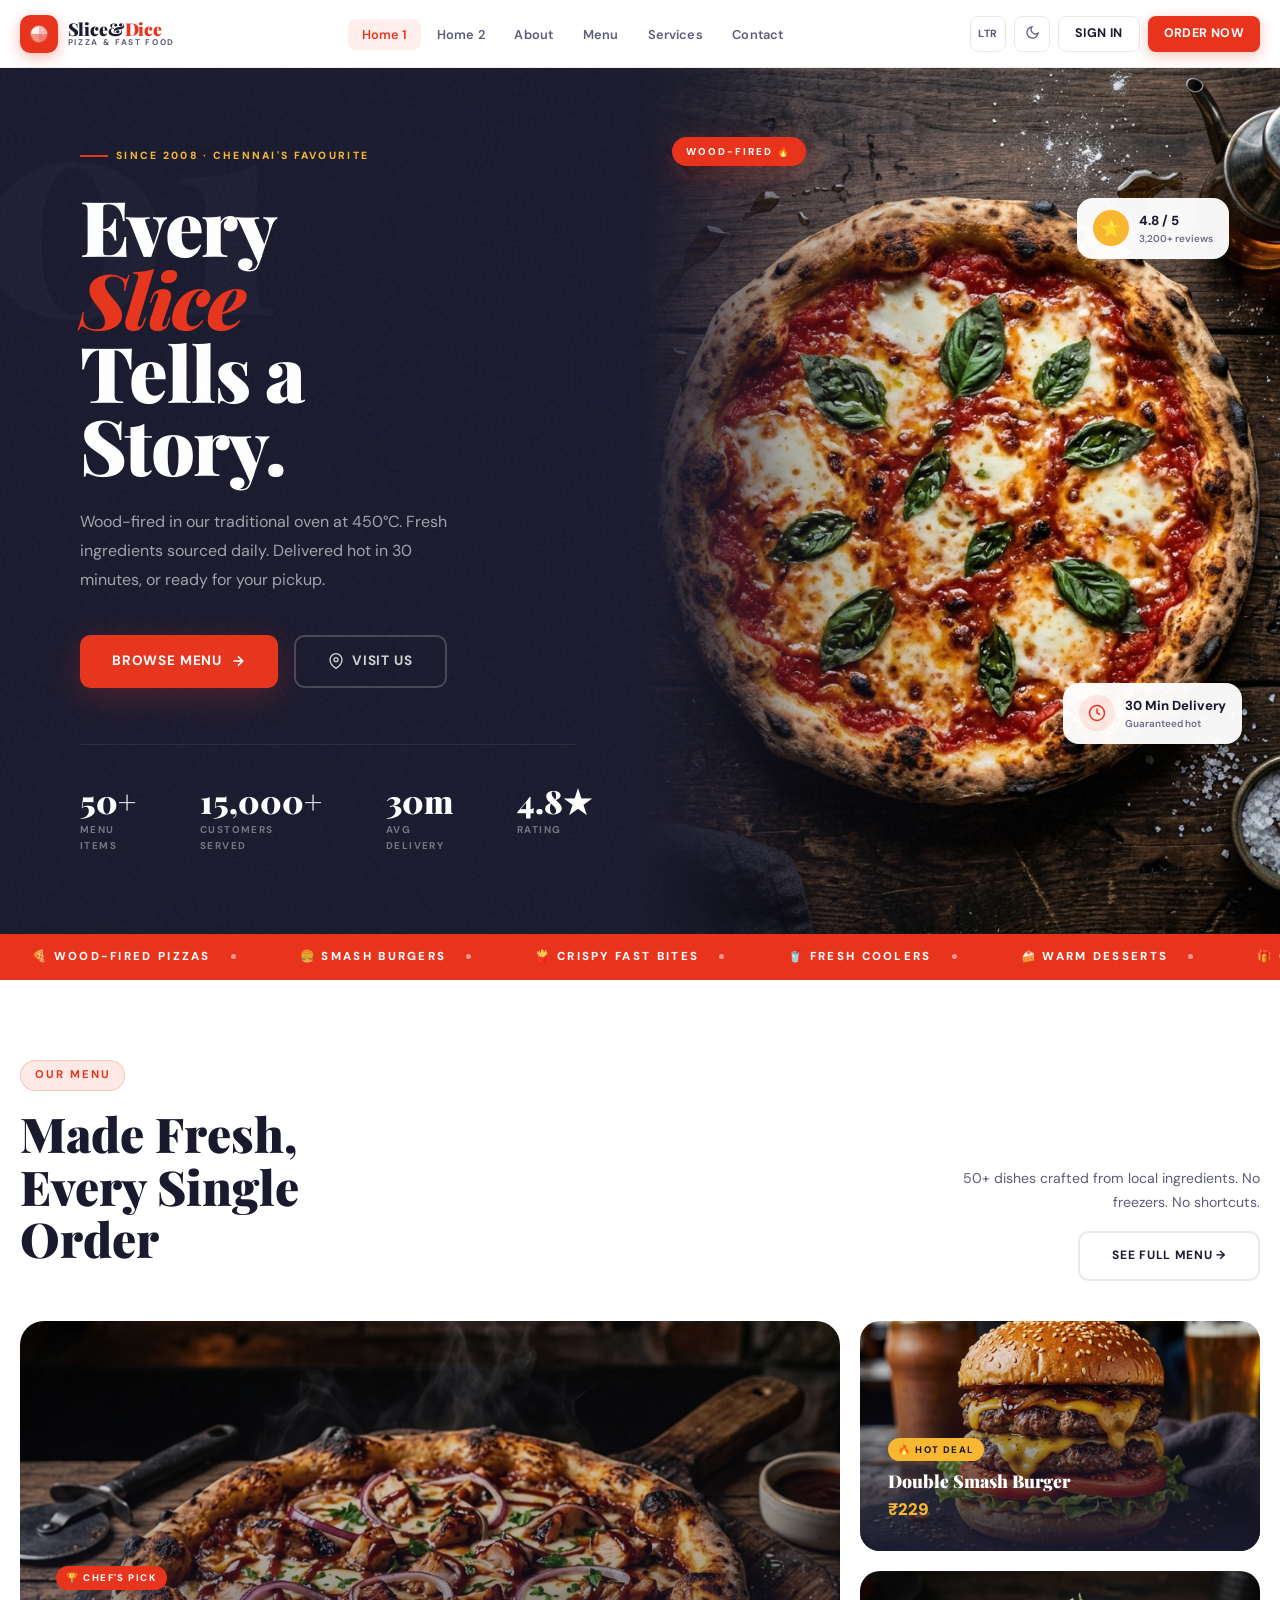
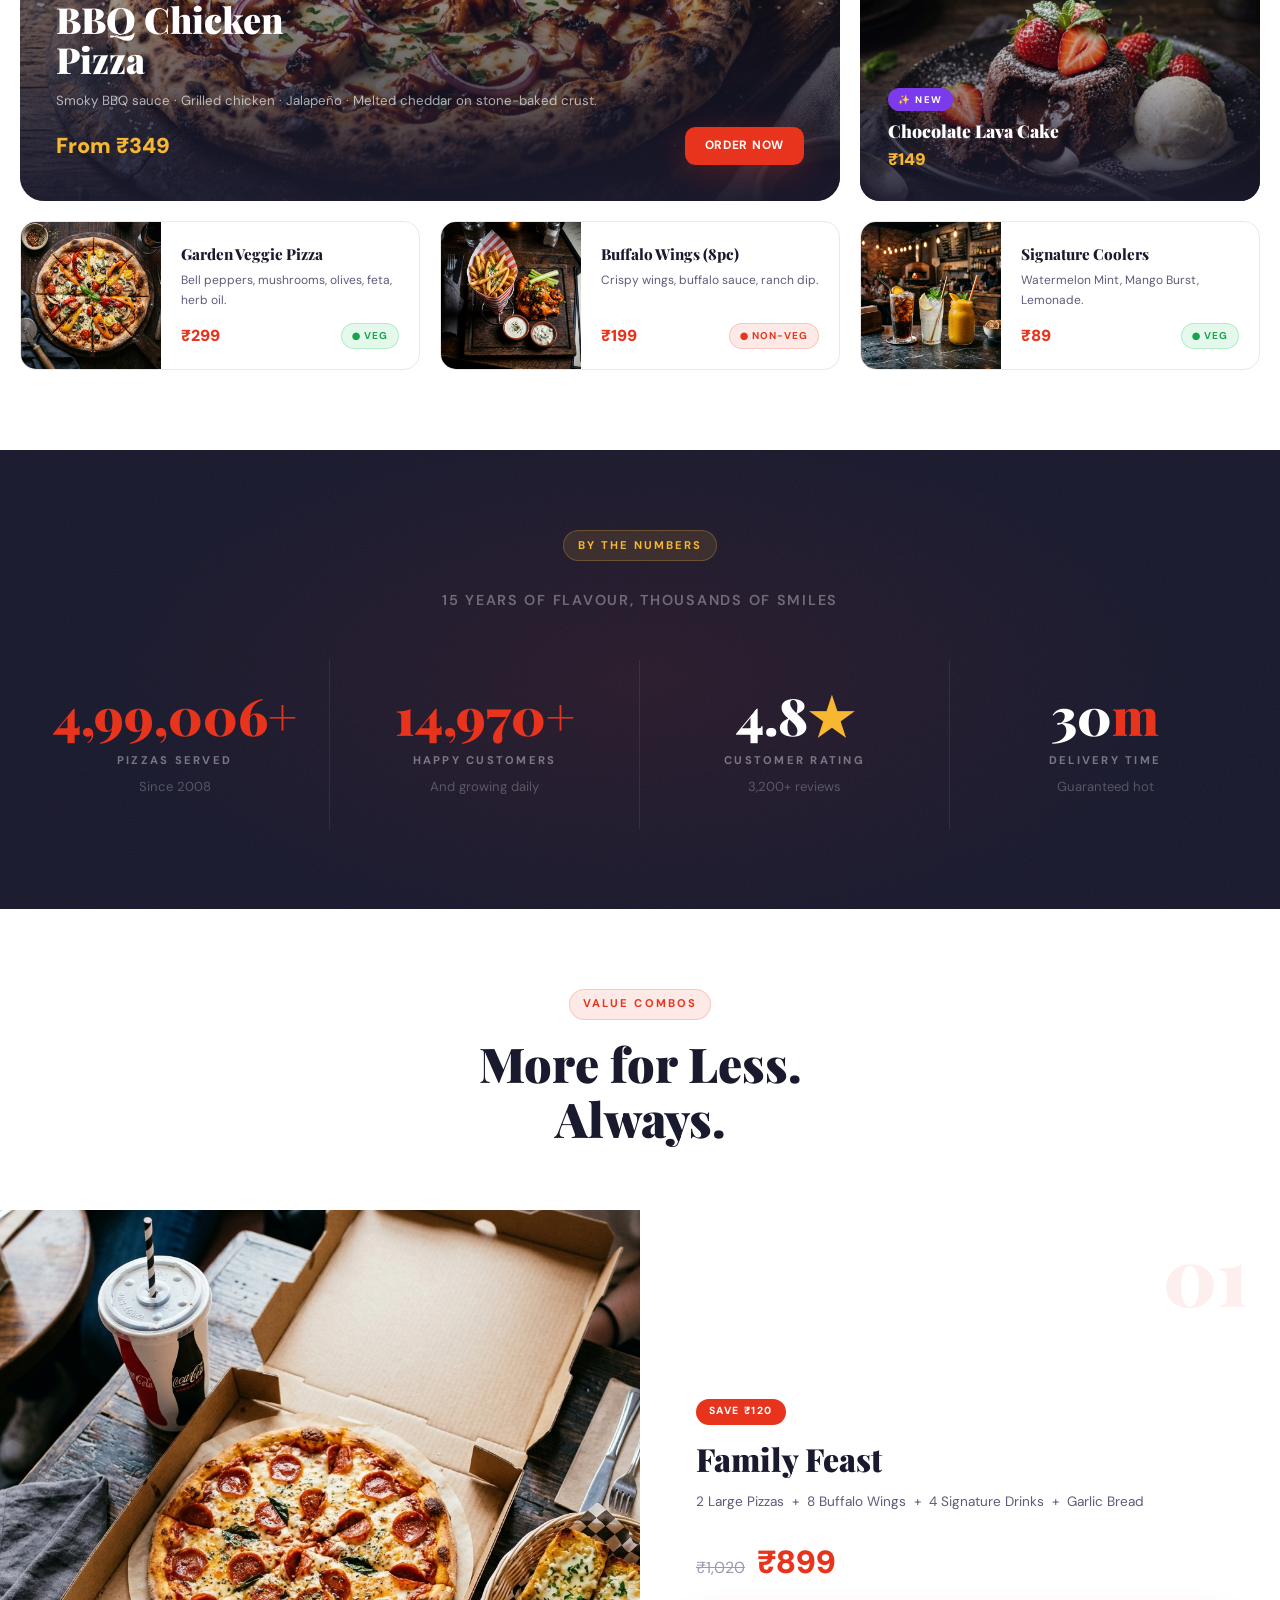
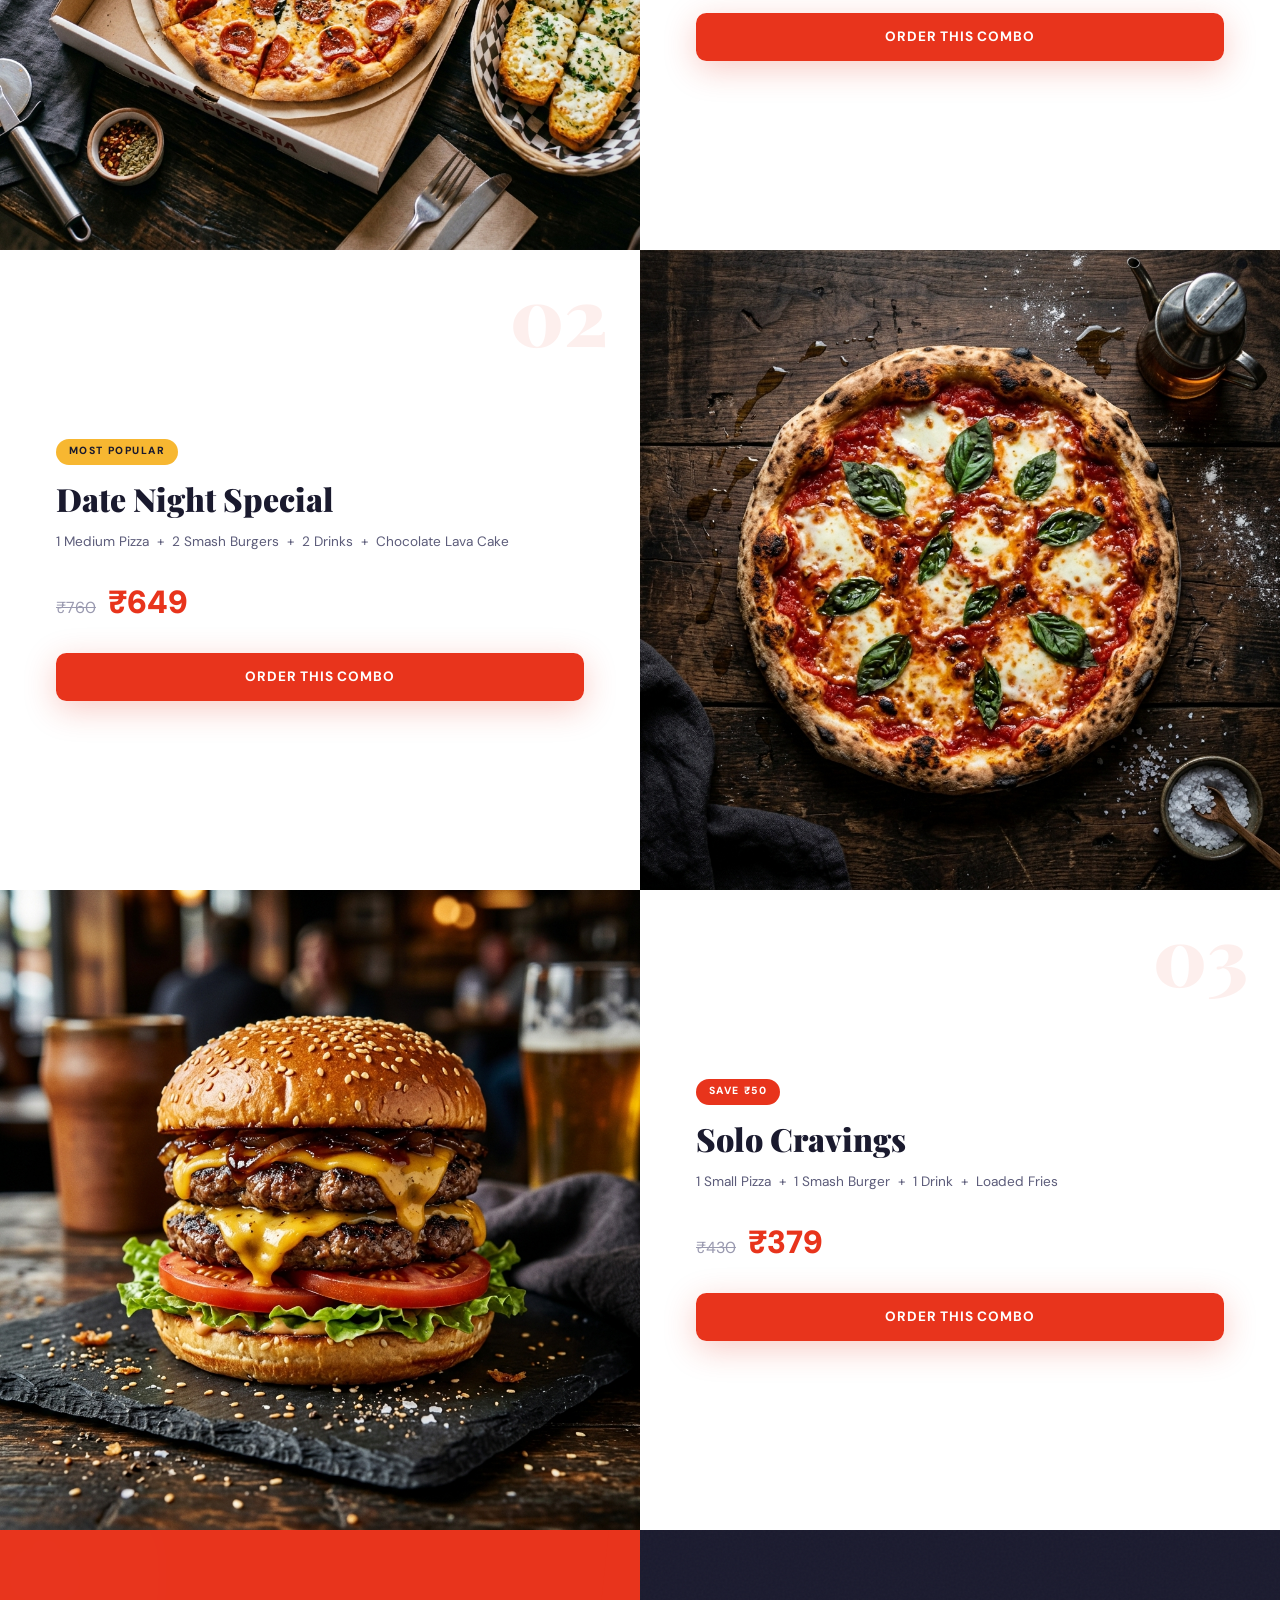
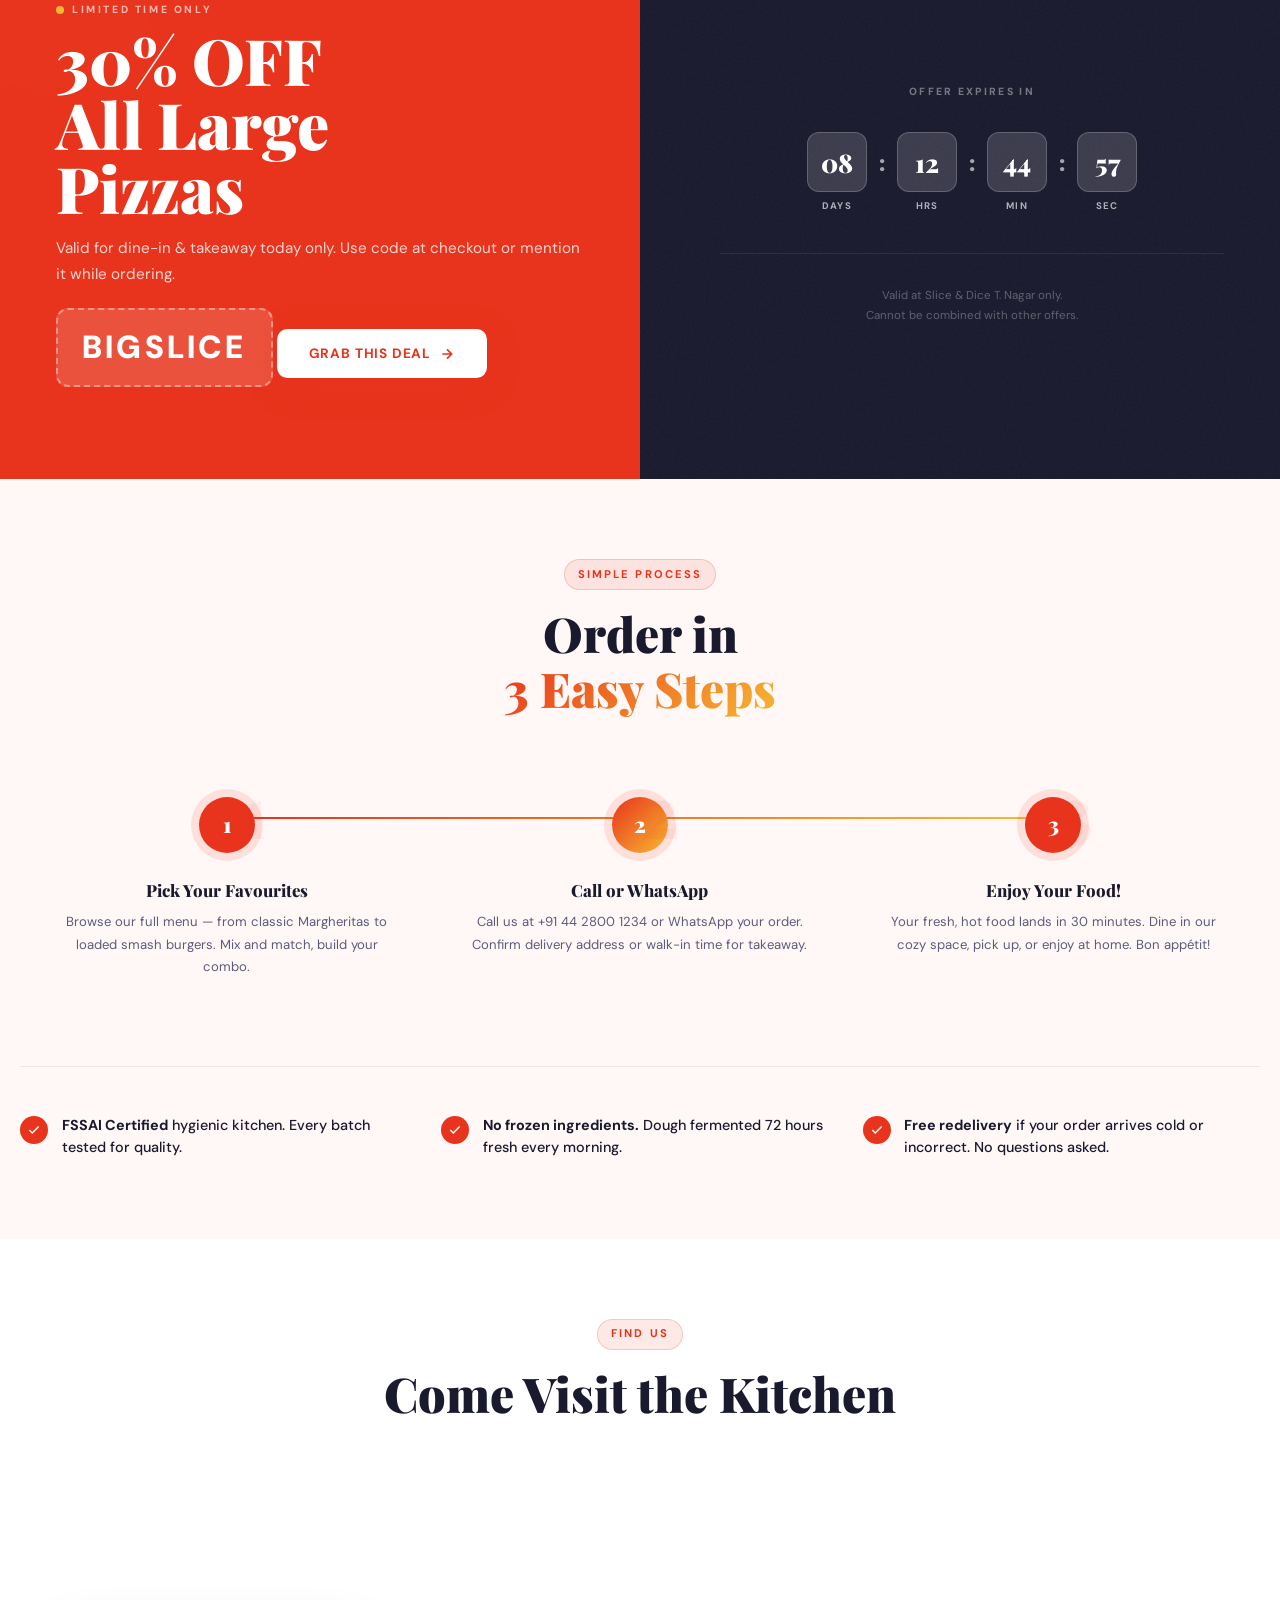
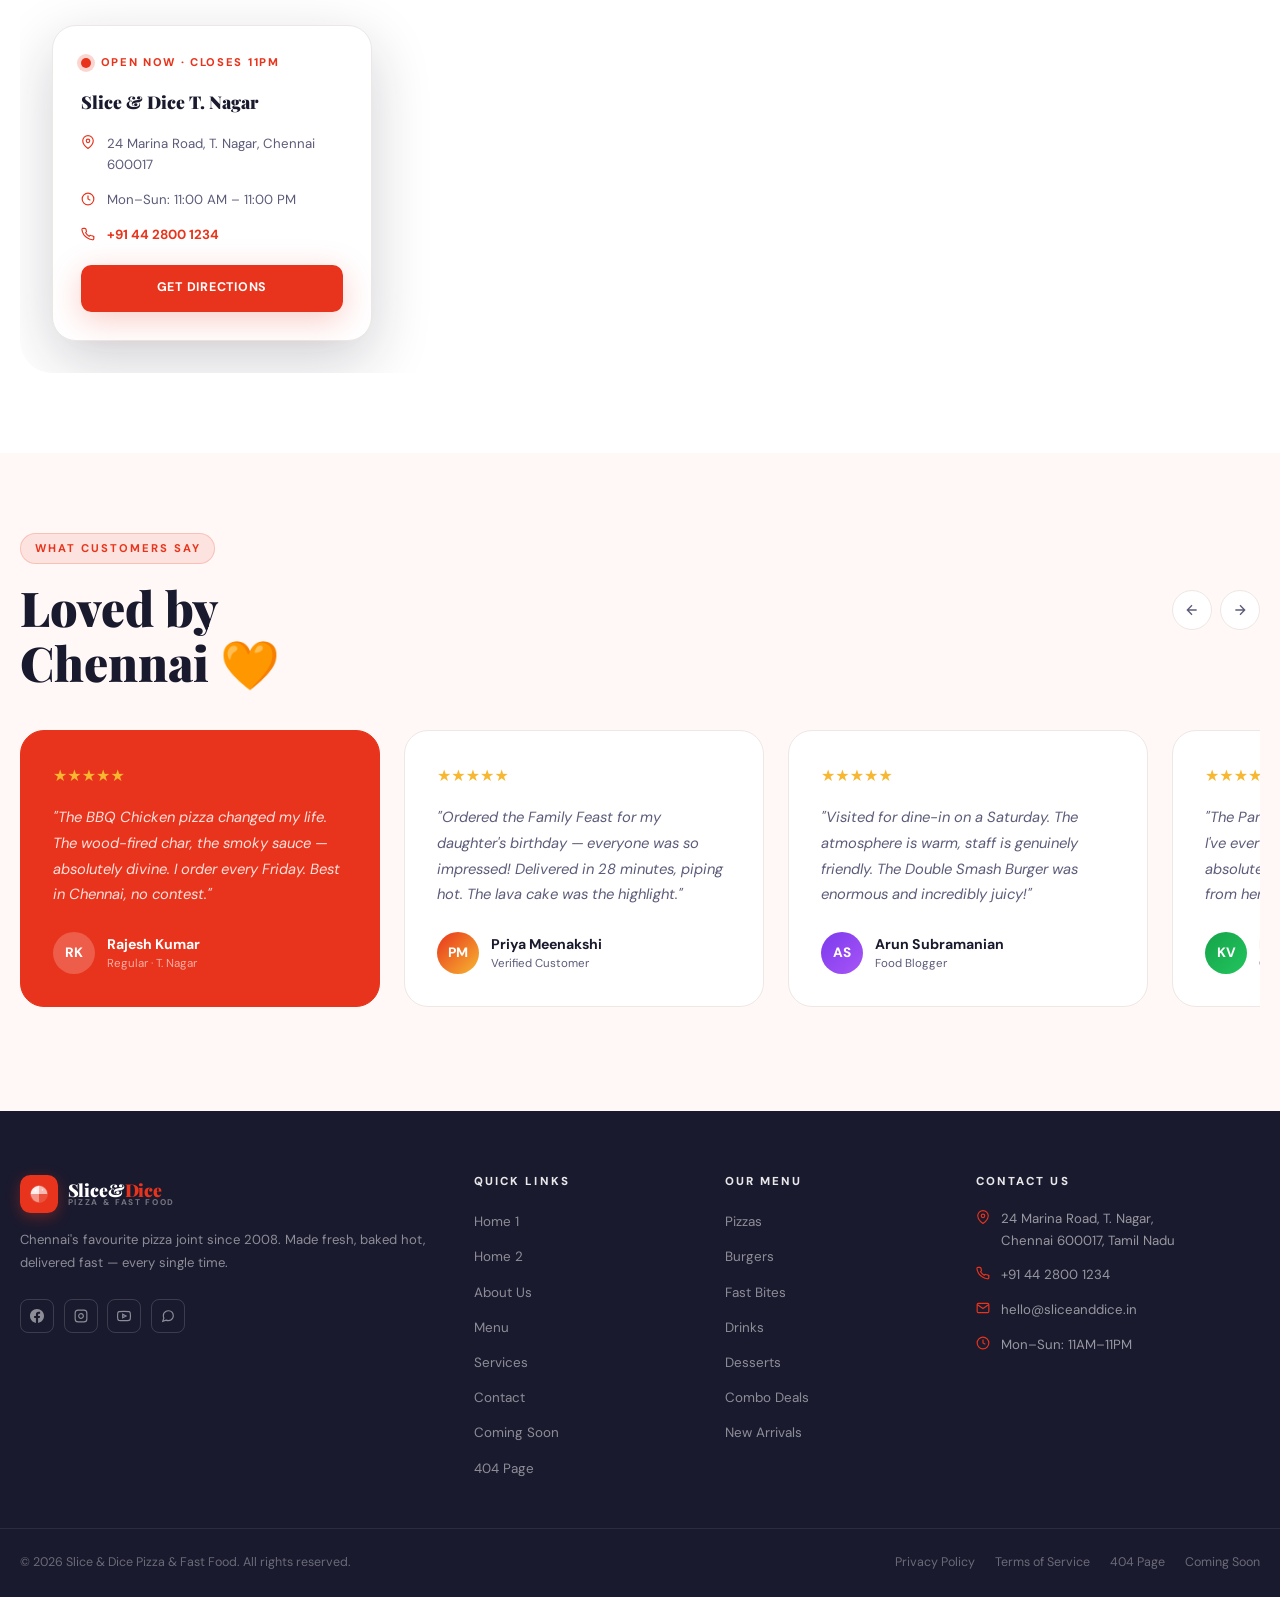
==== index.html @ 70830600 "first commit" ====
<!DOCTYPE html>
<html lang="en" id="root-html">
<head>
  <meta charset="UTF-8">
  <meta name="viewport" content="width=device-width, initial-scale=1.0">
  <meta name="description" content="Slice & Dice — Chennai's favourite local pizza and fast food restaurant. Wood-fired pizzas, juicy burgers, fast delivery. Dine-in, takeaway or delivered.">
  <title>Slice & Dice | Local Pizza & Fast Food — Home</title>
  <link rel="icon" type="image/svg+xml" href="favicon.svg">
  <link rel="preconnect" href="https://fonts.googleapis.com">
  <link href="https://fonts.googleapis.com/css2?family=Playfair+Display:ital,wght@0,400;0,600;0,700;0,800;0,900;1,700;1,900&family=DM+Sans:wght@300;400;500;600;700;800&display=swap" rel="stylesheet">
  <link rel="stylesheet" href="style.css">
  <style>
    /* ── PAGE-SPECIFIC HERO ── */
    .home1-hero {
      min-height: 100svh;
      display: grid;
      grid-template-columns: 1fr 1fr;
      position: relative;
      overflow: hidden;
      padding-top: 68px;
    }
    .home1-hero-left {
      background: var(--secondary);
      display: flex; flex-direction: column; justify-content: center;
      padding: 5rem 4rem 5rem 5rem;
      position: relative; overflow: hidden;
      z-index: 2;
    }
    .home1-hero-left::after {
      content: '';
      position: absolute; top: 0; right: -80px; bottom: 0;
      width: 160px;
      background: var(--secondary);
      transform: skewX(-4deg);
      z-index: 3;
    }
    .home1-hero-right {
      position: relative; overflow: hidden;
    }
    .home1-hero-right img {
      width: 100%; height: 100%; object-fit: cover;
      display: block; transition: transform 8s;
    }
    .home1-hero-right:hover img { transform: scale(1.04); }
    .home1-hero-right-overlay {
      position: absolute; inset: 0;
      background: linear-gradient(to right, var(--secondary) 0%, rgba(26,26,46,0.3) 25%, transparent 60%);
    }
    .home1-hero-tag {
      display: inline-flex; align-items: center; gap: 0.5rem;
      font-size: 0.65rem; font-weight: 800; letter-spacing: 0.22em; text-transform: uppercase;
      color: var(--accent); margin-bottom: 1.5rem;
    }
    .home1-hero-tag::before {
      content: '';
      width: 28px; height: 2px; background: var(--primary); display: block;
    }
    .home1-hero-h1 {
      font-family: 'Playfair Display', serif;
      font-size: clamp(3rem, 6vw, 5.25rem);
      font-weight: 900; color: #fff; line-height: 0.95;
      letter-spacing: -0.02em;
      margin-bottom: 1.75rem;
      position: relative; z-index: 4;
    }
    .home1-hero-h1 em { font-style: italic; color: var(--primary); }
    .home1-hero-sub {
      font-size: 1rem; color: rgba(255,255,255,0.6); line-height: 1.8;
      margin-bottom: 2.5rem; max-width: 380px;
      position: relative; z-index: 4;
    }
    .home1-hero-btns {
      display: flex; gap: 1rem; flex-wrap: wrap;
      position: relative; z-index: 4;
    }
    .home1-hero-stats {
      display: flex; gap: 2rem;
      margin-top: 3.5rem; padding-top: 2.5rem;
      border-top: 1px solid rgba(255,255,255,0.08);
      position: relative; z-index: 4;
    }
    .hero-stat-num {
      font-family: 'Playfair Display', serif;
      font-size: 2rem; font-weight: 900; color: #fff; display: block; line-height: 1;
    }
    .hero-stat-lbl {
      font-size: 0.62rem; font-weight: 700; letter-spacing: 0.14em;
      text-transform: uppercase; color: rgba(255,255,255,0.4); margin-top: 0.35rem;
    }
    /* Floating chips on hero */
    .hero-chip {
      position: absolute; z-index: 10;
      background: rgba(255,255,255,0.96);
      border-radius: 1rem; padding: 0.75rem 1rem;
      display: flex; align-items: center; gap: 0.6rem;
      box-shadow: 0 8px 30px rgba(0,0,0,0.15);
      animation: chip-float 4s ease-in-out infinite;
    }
    .dark .hero-chip { background: rgba(26,26,46,0.9); border: 1px solid rgba(255,255,255,0.08); }
    @keyframes chip-float {
      0%, 100% { transform: translateY(0); }
      50% { transform: translateY(-8px); }
    }

    /* ── SECTION: FAQs ── */
    .faq-numbered .accordion-item {
      border-radius: 0; border: none;
      border-bottom: 1px solid var(--border-lt);
      background: transparent;
    }
    .dark .faq-numbered .accordion-item { border-color: var(--border-dk); }
    .faq-numbered .accordion-btn {
      padding: 1.5rem 0; font-size: 1rem; font-weight: 700;
    }

    @media (max-width: 900px) {
      .home1-hero { grid-template-columns: 1fr; }
      .home1-hero-left { padding: 5rem 2rem 3rem; }
      .home1-hero-left::after { display: none; }
      .home1-hero-right { height: 350px; }
    }
    @media (max-width: 480px) {
      .home1-hero-stats { gap: 1rem; flex-wrap: wrap; }
      .home1-hero-left { padding: 4rem 1.25rem 2rem; }
    }
  </style>
</head>
<body>
<div id="main-nav"></div>

<!-- ══════════════════════════════════════════════════════════
     ① HERO — ASYMMETRIC SPLIT (Dark left / Image right)
══════════════════════════════════════════════════════════ -->
<section class="home1-hero" id="hero">
  <div class="noise-overlay" style="z-index:5;"></div>

  <!-- Left column: big text -->
  <div class="home1-hero-left">
    <!-- BG watermark number -->
    <div style="position:absolute;top:-1rem;left:-1.5rem;font-family:'Playfair Display',serif;font-size:18rem;font-weight:900;color:rgba(255,255,255,0.025);line-height:1;pointer-events:none;user-select:none;">01</div>

    <div class="home1-hero-tag animate-fade-in">Since 2008 · Chennai's Favourite</div>
    <h1 class="home1-hero-h1 animate-fade-in" style="animation-delay:0.1s;">
      Every<br><em>Slice</em><br>Tells a<br>Story.
    </h1>
    <p class="home1-hero-sub animate-fade-in" style="animation-delay:0.2s;">
      Wood-fired in our traditional oven at 450°C. Fresh ingredients sourced daily. Delivered hot in 30 minutes, or ready for your pickup.
    </p>
    <div class="home1-hero-btns animate-fade-in" style="animation-delay:0.3s;">
      <a href="menu.html" class="btn-primary" id="hero-menu-btn">
        Browse Menu
        <svg width="16" height="16" fill="none" viewBox="0 0 24 24" stroke="currentColor" stroke-width="2.5"><path d="M5 12h14m-7-7 7 7-7 7"/></svg>
      </a>
      <a href="contact.html" class="btn-secondary" id="hero-location-btn" style="color:rgba(255,255,255,0.8);border-color:rgba(255,255,255,0.2);">
        <svg width="16" height="16" fill="none" viewBox="0 0 24 24" stroke="currentColor" stroke-width="2"><path d="M21 10c0 7-9 13-9 13s-9-6-9-13a9 9 0 0 1 18 0z"/><circle cx="12" cy="10" r="3"/></svg>
        Visit Us
      </a>
    </div>
    <div class="home1-hero-stats animate-fade-in" style="animation-delay:0.4s;">
      <div>
        <span class="hero-stat-num" data-count="50" data-suffix="+">50+</span>
        <div class="hero-stat-lbl">Menu Items</div>
      </div>
      <div style="width:1px;background:rgba(255,255,255,0.08);"></div>
      <div>
        <span class="hero-stat-num" data-count="15000" data-suffix="+">15k+</span>
        <div class="hero-stat-lbl">Customers Served</div>
      </div>
      <div style="width:1px;background:rgba(255,255,255,0.08);"></div>
      <div>
        <span class="hero-stat-num">30m</span>
        <div class="hero-stat-lbl">Avg Delivery</div>
      </div>
      <div style="width:1px;background:rgba(255,255,255,0.08);"></div>
      <div>
        <span class="hero-stat-num">4.8★</span>
        <div class="hero-stat-lbl">Rating</div>
      </div>
    </div>
  </div>

  <!-- Right column: food photo -->
  <div class="home1-hero-right">
    <div class="home1-hero-right-overlay"></div>
    <img src="assets/images/hero_pizza.png" alt="Signature wood-fired pizza at Slice & Dice">

    <!-- Floating rating chip -->
    <div class="hero-chip" style="top:15%;right:8%;animation-delay:0s;" id="hero-chip-rating">
      <div style="width:36px;height:36px;background:var(--accent);border-radius:50%;display:flex;align-items:center;justify-content:center;font-size:1rem;">⭐</div>
      <div>
        <div style="font-weight:800;font-size:0.82rem;color:var(--secondary);">4.8 / 5</div>
        <div style="font-size:0.62rem;color:#6B6B8A;font-weight:600;">3,200+ reviews</div>
      </div>
    </div>

    <!-- Floating delivery chip -->
    <div class="hero-chip" style="bottom:22%;right:6%;animation-delay:2s;" id="hero-chip-delivery">
      <div style="width:36px;height:36px;background:rgba(232,52,28,0.1);border-radius:50%;display:flex;align-items:center;justify-content:center;">
        <svg width="18" height="18" fill="none" viewBox="0 0 24 24" stroke="var(--primary)" stroke-width="2"><circle cx="12" cy="12" r="10"/><polyline points="12 6 12 12 16 14"/></svg>
      </div>
      <div>
        <div style="font-weight:800;font-size:0.82rem;color:var(--secondary);">30 Min Delivery</div>
        <div style="font-size:0.62rem;color:#6B6B8A;font-weight:600;">Guaranteed hot</div>
      </div>
    </div>

    <!-- Floating badge -->
    <div style="position:absolute;top:8%;left:5%;z-index:10;background:var(--primary);color:#fff;font-size:0.62rem;font-weight:800;letter-spacing:0.2em;text-transform:uppercase;padding:0.4rem 0.9rem;border-radius:99px;box-shadow:var(--shadow-red);">
      Wood-Fired 🔥
    </div>
  </div>
</section>

<!-- ══════════════════════════════════════════════════════════
     ② MARQUEE TICKER BAND
══════════════════════════════════════════════════════════ -->
<div class="marquee-strip" aria-hidden="true">
  <div class="marquee-inner">
    <!-- Duplicate for seamless loop -->
    <div class="marquee-content" id="mq1">
      <span class="marquee-item">🍕 Wood-Fired Pizzas <span class="marquee-dot"></span></span>
      <span class="marquee-item">🍔 Smash Burgers <span class="marquee-dot"></span></span>
      <span class="marquee-item">🍟 Crispy Fast Bites <span class="marquee-dot"></span></span>
      <span class="marquee-item">🥤 Fresh Coolers <span class="marquee-dot"></span></span>
      <span class="marquee-item">🍰 Warm Desserts <span class="marquee-dot"></span></span>
      <span class="marquee-item">🎁 Combo Deals <span class="marquee-dot"></span></span>
      <span class="marquee-item">🛵 30-Min Delivery <span class="marquee-dot"></span></span>
      <span class="marquee-item">📍 T. Nagar, Chennai <span class="marquee-dot"></span></span>
    </div>
    <div class="marquee-content" aria-hidden="true">
      <span class="marquee-item">🍕 Wood-Fired Pizzas <span class="marquee-dot"></span></span>
      <span class="marquee-item">🍔 Smash Burgers <span class="marquee-dot"></span></span>
      <span class="marquee-item">🍟 Crispy Fast Bites <span class="marquee-dot"></span></span>
      <span class="marquee-item">🥤 Fresh Coolers <span class="marquee-dot"></span></span>
      <span class="marquee-item">🍰 Warm Desserts <span class="marquee-dot"></span></span>
      <span class="marquee-item">🎁 Combo Deals <span class="marquee-dot"></span></span>
      <span class="marquee-item">🛵 30-Min Delivery <span class="marquee-dot"></span></span>
      <span class="marquee-item">📍 T. Nagar, Chennai <span class="marquee-dot"></span></span>
    </div>
  </div>
</div>

<!-- ══════════════════════════════════════════════════════════
     ③ FEATURED MENU — BENTO GRID
══════════════════════════════════════════════════════════ -->
<section class="section" id="featured-menu">
  <div class="container">
    <div style="display:flex;align-items:flex-end;justify-content:space-between;gap:1rem;flex-wrap:wrap;margin-bottom:2.5rem;" class="reveal">
      <div>
        <div class="section-label">Our Menu</div>
        <h2 class="section-title" style="max-width:400px;line-height:1.1;">Made Fresh,<br>Every Single Order</h2>
      </div>
      <div style="max-width:300px;text-align:right;">
        <p style="font-size:0.88rem;color:var(--text-muted);line-height:1.7;margin-bottom:1rem;">50+ dishes crafted from local ingredients. No freezers. No shortcuts.</p>
        <a href="menu.html" class="btn-secondary" style="font-size:0.75rem;">See Full Menu →</a>
      </div>
    </div>

    <div class="bento-grid reveal">
      <!-- FEATURE: BBQ Pizza -->
      <div class="bento-feature">
        <img src="assets/images/menu_pizza_bbq.png" alt="BBQ Chicken Pizza" class="bento-img">
        <div class="bento-overlay"></div>
        <div class="bento-content">
          <span class="bento-tag">🏆 Chef's Pick</span>
          <div class="bento-title">BBQ Chicken<br>Pizza</div>
          <p style="font-size:0.83rem;color:rgba(255,255,255,0.65);margin:0.6rem 0 1rem;line-height:1.6;">Smoky BBQ sauce · Grilled chicken · Jalapeño · Melted cheddar on stone-baked crust.</p>
          <div style="display:flex;align-items:center;justify-content:space-between;">
            <div class="bento-price">From ₹349</div>
            <a href="menu.html" class="btn-primary" style="padding:0.6rem 1.25rem;font-size:0.75rem;" id="bento-order-1">Order Now</a>
          </div>
        </div>
      </div>

      <!-- Small: Smash Burger -->
      <div class="bento-sm-top">
        <img src="assets/images/menu_burger.png" alt="Double Smash Burger" class="bento-img">
        <div class="bento-overlay"></div>
        <div class="bento-content">
          <span class="bento-tag" style="background:var(--accent);color:var(--secondary);">🔥 Hot Deal</span>
          <div class="bento-title">Double Smash Burger</div>
          <div class="bento-price" style="margin-top:0.3rem;">₹229</div>
        </div>
      </div>

      <!-- Small: Lava Cake -->
      <div class="bento-sm-bottom">
        <img src="assets/images/menu_dessert.png" alt="Chocolate Lava Cake" class="bento-img">
        <div class="bento-overlay"></div>
        <div class="bento-content">
          <span class="bento-tag" style="background:#7c3aed;">✨ New</span>
          <div class="bento-title">Chocolate Lava Cake</div>
          <div class="bento-price" style="margin-top:0.3rem;">₹149</div>
        </div>
      </div>
    </div>

    <!-- Secondary row: horizontal cards -->
    <div style="display:grid;grid-template-columns:repeat(3,1fr);gap:1.25rem;margin-top:1.25rem;" class="stagger-container">
      <div class="menu-horiz-card stagger-item">
        <img src="assets/images/menu_veggie_pizza.png" alt="Veggie Pizza" class="menu-horiz-img">
        <div class="menu-horiz-body">
          <div>
            <div style="font-family:'Playfair Display',serif;font-size:0.95rem;font-weight:800;margin-bottom:0.3rem;">Garden Veggie Pizza</div>
            <div style="font-size:0.75rem;color:var(--text-muted);line-height:1.6;">Bell peppers, mushrooms, olives, feta, herb oil.</div>
          </div>
          <div style="display:flex;align-items:center;justify-content:space-between;margin-top:0.85rem;">
            <span style="font-size:1rem;font-weight:900;color:var(--primary);">₹299</span>
            <span class="food-card-badge badge-veg">● Veg</span>
          </div>
        </div>
      </div>
      <div class="menu-horiz-card stagger-item">
        <img src="assets/images/menu_fries_wings.png" alt="Buffalo Wings" class="menu-horiz-img">
        <div class="menu-horiz-body">
          <div>
            <div style="font-family:'Playfair Display',serif;font-size:0.95rem;font-weight:800;margin-bottom:0.3rem;">Buffalo Wings (8pc)</div>
            <div style="font-size:0.75rem;color:var(--text-muted);line-height:1.6;">Crispy wings, buffalo sauce, ranch dip.</div>
          </div>
          <div style="display:flex;align-items:center;justify-content:space-between;margin-top:0.85rem;">
            <span style="font-size:1rem;font-weight:900;color:var(--primary);">₹199</span>
            <span class="food-card-badge badge-nonveg">● Non-Veg</span>
          </div>
        </div>
      </div>
      <div class="menu-horiz-card stagger-item">
        <img src="assets/images/menu_drinks.png" alt="Signature Coolers" class="menu-horiz-img">
        <div class="menu-horiz-body">
          <div>
            <div style="font-family:'Playfair Display',serif;font-size:0.95rem;font-weight:800;margin-bottom:0.3rem;">Signature Coolers</div>
            <div style="font-size:0.75rem;color:var(--text-muted);line-height:1.6;">Watermelon Mint, Mango Burst, Lemonade.</div>
          </div>
          <div style="display:flex;align-items:center;justify-content:space-between;margin-top:0.85rem;">
            <span style="font-size:1rem;font-weight:900;color:var(--primary);">₹89</span>
            <span class="food-card-badge badge-veg">● Veg</span>
          </div>
        </div>
      </div>
    </div>
  </div>
</section>

<!-- ══════════════════════════════════════════════════════════
     ④ STATS BAR — Full dark, massive numbers
══════════════════════════════════════════════════════════ -->
<div class="stats-bar" id="stats">
  <div class="noise-overlay"></div>
  <div class="container" style="position:relative;z-index:1;">
    <div style="text-align:center;margin-bottom:3rem;">
      <div class="section-label" style="color:var(--accent);background:rgba(247,183,49,0.12);border-color:rgba(247,183,49,0.25);">By the Numbers</div>
      <p style="font-size:0.9rem;color:rgba(255,255,255,0.35);margin-top:0.75rem;letter-spacing:0.12em;text-transform:uppercase;font-weight:600;">15 years of flavour, thousands of smiles</p>
    </div>
    <div class="stats-grid">
      <div class="stats-item">
        <span class="big-num"><span data-count="500000" data-suffix="+">500k+</span></span>
        <div class="stat-bar-label">Pizzas Served</div>
        <div class="stat-bar-desc">Since 2008</div>
      </div>
      <div class="stats-item">
        <span class="big-num"><span data-count="15000" data-suffix="+">15k+</span></span>
        <div class="stat-bar-label">Happy Customers</div>
        <div class="stat-bar-desc">And growing daily</div>
      </div>
      <div class="stats-item">
        <span class="big-num">4.8<span style="color:var(--accent);">★</span></span>
        <div class="stat-bar-label">Customer Rating</div>
        <div class="stat-bar-desc">3,200+ reviews</div>
      </div>
      <div class="stats-item">
        <span class="big-num">30<span style="color:var(--primary);">m</span></span>
        <div class="stat-bar-label">Delivery Time</div>
        <div class="stat-bar-desc">Guaranteed hot</div>
      </div>
    </div>
  </div>
</div>

<!-- ══════════════════════════════════════════════════════════
     ⑤ COMBO DEALS — ZIGZAG EDITORIAL LAYOUT
══════════════════════════════════════════════════════════ -->
<section class="section" id="combo-deals" style="padding-top:0;padding-bottom:0;">
  <div style="margin-bottom:4rem;padding-top:5rem;" class="container">
    <div class="text-center reveal">
      <div class="section-label mx-auto">Value Combos</div>
      <h2 class="section-title">More for Less.<br>Always.</h2>
    </div>
  </div>

  <!-- Zigzag combo 1 -->
  <div class="zigzag-row reveal">
    <div class="zigzag-img-side">
      <img src="assets/images/combo_deal.png" alt="Family Feast combo">
    </div>
    <div class="zigzag-text-side">
      <span class="zigzag-number">01</span>
      <div class="zigzag-save-badge">Save ₹120</div>
      <h3 class="zigzag-title">Family Feast</h3>
      <p class="zigzag-includes">2 Large Pizzas &nbsp;+&nbsp; 8 Buffalo Wings &nbsp;+&nbsp; 4 Signature Drinks &nbsp;+&nbsp; Garlic Bread</p>
      <div class="zigzag-pricing">
        <span class="zigzag-orig">₹1,020</span>
        <span class="zigzag-price">₹899</span>
      </div>
      <a href="contact.html" class="btn-primary" id="combo-family-order">Order This Combo</a>
    </div>
  </div>

  <!-- Zigzag combo 2 (reversed) -->
  <div class="zigzag-row reverse reveal">
    <div class="zigzag-img-side">
      <img src="assets/images/hero_pizza.png" alt="Date Night combo">
    </div>
    <div class="zigzag-text-side">
      <span class="zigzag-number">02</span>
      <div class="zigzag-save-badge" style="background:var(--accent);color:var(--secondary);">Most Popular</div>
      <h3 class="zigzag-title">Date Night Special</h3>
      <p class="zigzag-includes">1 Medium Pizza &nbsp;+&nbsp; 2 Smash Burgers &nbsp;+&nbsp; 2 Drinks &nbsp;+&nbsp; Chocolate Lava Cake</p>
      <div class="zigzag-pricing">
        <span class="zigzag-orig">₹760</span>
        <span class="zigzag-price">₹649</span>
      </div>
      <a href="contact.html" class="btn-primary" id="combo-date-order">Order This Combo</a>
    </div>
  </div>

  <!-- Zigzag combo 3 -->
  <div class="zigzag-row reveal">
    <div class="zigzag-img-side">
      <img src="assets/images/menu_burger.png" alt="Solo Cravings combo">
    </div>
    <div class="zigzag-text-side">
      <span class="zigzag-number">03</span>
      <div class="zigzag-save-badge">Save ₹50</div>
      <h3 class="zigzag-title">Solo Cravings</h3>
      <p class="zigzag-includes">1 Small Pizza &nbsp;+&nbsp; 1 Smash Burger &nbsp;+&nbsp; 1 Drink &nbsp;+&nbsp; Loaded Fries</p>
      <div class="zigzag-pricing">
        <span class="zigzag-orig">₹430</span>
        <span class="zigzag-price">₹379</span>
      </div>
      <a href="contact.html" class="btn-primary" id="combo-solo-order">Order This Combo</a>
    </div>
  </div>
</section>

<!-- ══════════════════════════════════════════════════════════
     ⑥ LIMITED-TIME OFFER — BOLD SPLIT with diagonal
══════════════════════════════════════════════════════════ -->
<section id="limited-offer" class="reveal">
  <div class="bold-split">
    <!-- Left: offer text -->
    <div class="bold-split-left">
      <div class="bg-orb" style="width:250px;height:250px;background:rgba(255,255,255,0.08);top:-80px;left:-80px;filter:blur(60px);position:absolute;"></div>
      <div style="position:relative;z-index:2;">
        <div style="font-size:0.65rem;font-weight:800;letter-spacing:0.25em;text-transform:uppercase;color:rgba(255,255,255,0.65);margin-bottom:0.6rem;display:flex;align-items:center;gap:0.5rem;">
          <span class="pulse-dot"></span> Limited Time Only
        </div>
        <div class="offer-headline">30% OFF<br>All Large<br>Pizzas</div>
        <p class="offer-sub">Valid for dine-in &amp; takeaway today only. Use code at checkout or mention it while ordering.</p>
        <div class="bold-split-code" id="offer-code-display">BIGSLICE</div>
        <a href="menu.html" class="btn-primary" style="background:#fff;color:var(--primary);position:relative;z-index:2;" id="offer-cta-btn">
          Grab This Deal
          <svg width="16" height="16" fill="none" viewBox="0 0 24 24" stroke="currentColor" stroke-width="2.5"><path d="M5 12h14m-7-7 7 7-7 7"/></svg>
        </a>
      </div>
    </div>

    <!-- Right: countdown -->
    <div class="bold-split-right">
      <div class="noise-overlay"></div>
      <div style="position:relative;z-index:2;text-align:center;">
        <div style="font-size:0.65rem;font-weight:800;letter-spacing:0.22em;text-transform:uppercase;color:rgba(255,255,255,0.4);margin-bottom:2rem;">Offer Expires In</div>
        <div class="countdown-grid" id="offer-countdown" style="justify-content:center;">
          <div class="countdown-block"><div class="countdown-num" data-days>08</div><div class="countdown-label">Days</div></div>
          <div class="countdown-sep">:</div>
          <div class="countdown-block"><div class="countdown-num" data-hours>12</div><div class="countdown-label">Hrs</div></div>
          <div class="countdown-sep">:</div>
          <div class="countdown-block"><div class="countdown-num" data-mins>45</div><div class="countdown-label">Min</div></div>
          <div class="countdown-sep">:</div>
          <div class="countdown-block"><div class="countdown-num" data-secs>00</div><div class="countdown-label">Sec</div></div>
        </div>
        <div style="margin-top:2.5rem;padding-top:2rem;border-top:1px solid rgba(255,255,255,0.08);">
          <div style="font-size:0.72rem;color:rgba(255,255,255,0.3);line-height:1.7;">
            Valid at Slice &amp; Dice T. Nagar only.<br>Cannot be combined with other offers.
          </div>
        </div>
      </div>
    </div>
  </div>
</section>

<!-- ══════════════════════════════════════════════════════════
     ⑦ HOW TO ORDER — NUMBERED STEP FLOW
══════════════════════════════════════════════════════════ -->
<section class="section" style="background:var(--bg-alt);" id="ordering">
  <div class="container">
    <div class="text-center mb-4 reveal">
      <div class="section-label mx-auto">Simple Process</div>
      <h2 class="section-title">Order in<br><span class="gradient-text">3 Easy Steps</span></h2>
    </div>
    <div class="steps-flow" style="margin-top:3rem;">
      <div class="step-item reveal">
        <div style="position:relative;width:fit-content;margin:0 auto 1.5rem;">
          <div class="step-num-wrap" id="step-1-num">1</div>
          <div class="step-watermark">1</div>
        </div>
        <div class="step-title">Pick Your Favourites</div>
        <p class="step-desc">Browse our full menu — from classic Margheritas to loaded smash burgers. Mix and match, build your combo.</p>
      </div>
      <div class="step-item reveal">
        <div style="position:relative;width:fit-content;margin:0 auto 1.5rem;">
          <div class="step-num-wrap" id="step-2-num" style="background:linear-gradient(135deg,var(--primary),var(--accent));">2</div>
          <div class="step-watermark">2</div>
        </div>
        <div class="step-title">Call or WhatsApp</div>
        <p class="step-desc">Call us at +91 44 2800 1234 or WhatsApp your order. Confirm delivery address or walk-in time for takeaway.</p>
      </div>
      <div class="step-item reveal">
        <div style="position:relative;width:fit-content;margin:0 auto 1.5rem;">
          <div class="step-num-wrap" id="step-3-num">3</div>
          <div class="step-watermark">3</div>
        </div>
        <div class="step-title">Enjoy Your Food!</div>
        <p class="step-desc">Your fresh, hot food lands in 30 minutes. Dine in our cozy space, pick up, or enjoy at home. Bon appétit!</p>
      </div>
    </div>

    <!-- USP strip below steps -->
    <div style="display:grid;grid-template-columns:repeat(3,1fr);gap:1.5rem;margin-top:3.5rem;padding-top:3rem;border-top:1px solid var(--border-lt);" class="stagger-container">
      <div class="check-item stagger-item">
        <div class="check-icon" style="width:28px;height:28px;flex-shrink:0;">
          <svg width="14" height="14" fill="none" viewBox="0 0 24 24" stroke="#fff" stroke-width="2.5"><polyline points="20 6 9 17 4 12"/></svg>
        </div>
        <div class="check-text"><strong>FSSAI Certified</strong> hygienic kitchen. Every batch tested for quality.</div>
      </div>
      <div class="check-item stagger-item">
        <div class="check-icon" style="width:28px;height:28px;flex-shrink:0;">
          <svg width="14" height="14" fill="none" viewBox="0 0 24 24" stroke="#fff" stroke-width="2.5"><polyline points="20 6 9 17 4 12"/></svg>
        </div>
        <div class="check-text"><strong>No frozen ingredients.</strong> Dough fermented 72 hours fresh every morning.</div>
      </div>
      <div class="check-item stagger-item">
        <div class="check-icon" style="width:28px;height:28px;flex-shrink:0;">
          <svg width="14" height="14" fill="none" viewBox="0 0 24 24" stroke="#fff" stroke-width="2.5"><polyline points="20 6 9 17 4 12"/></svg>
        </div>
        <div class="check-text"><strong>Free redelivery</strong> if your order arrives cold or incorrect. No questions asked.</div>
      </div>
    </div>
  </div>
</section>

<!-- ══════════════════════════════════════════════════════════
     ⑧ LOCATION — FULL MAP with floating glass card
══════════════════════════════════════════════════════════ -->
<section class="section" id="location">
  <div class="container">
    <div class="text-center mb-4 reveal">
      <div class="section-label mx-auto">Find Us</div>
      <h2 class="section-title">Come Visit the Kitchen</h2>
    </div>
    <div class="map-full-wrap reveal">
      <iframe
        src="https://www.google.com/maps/embed?pb=!1m18!1m12!1m3!1d3887.0453124800577!2d80.23287!3d13.04038!2m3!1f0!2f0!3f0!3m2!1i1024!2i768!4f13.1!3m3!1m2!1s0x3a5267133b1c77a3%3A0x6b2f9da8d95d6df8!2sT.%20Nagar%2C%20Chennai%2C%20Tamil%20Nadu!5e0!3m2!1sen!2sin!4v1680000000000!5m2!1sen!2sin"
        title="Slice & Dice Restaurant Location"
        loading="lazy" allowfullscreen referrerpolicy="no-referrer-when-downgrade">
      </iframe>

      <!-- Floating info card -->
      <div class="map-float-card">
        <div style="display:flex;align-items:center;gap:0.6rem;margin-bottom:1.25rem;">
          <div style="width:10px;height:10px;border-radius:50%;background:var(--primary);box-shadow:0 0 0 4px rgba(232,52,28,0.2);"></div>
          <span style="font-size:0.7rem;font-weight:800;text-transform:uppercase;letter-spacing:0.15em;color:var(--primary);">Open Now · Closes 11PM</span>
        </div>
        <h3 style="font-family:'Playfair Display',serif;font-size:1.1rem;font-weight:900;margin-bottom:1.25rem;">Slice &amp; Dice T. Nagar</h3>
        <div style="display:flex;flex-direction:column;gap:0.85rem;">
          <div style="display:flex;align-items:flex-start;gap:0.75rem;">
            <svg width="14" height="14" fill="none" viewBox="0 0 24 24" stroke="var(--primary)" stroke-width="2" style="margin-top:2px;flex-shrink:0;"><path d="M21 10c0 7-9 13-9 13s-9-6-9-13a9 9 0 0 1 18 0z"/><circle cx="12" cy="10" r="3"/></svg>
            <span style="font-size:0.83rem;color:var(--text-muted);line-height:1.6;">24 Marina Road, T. Nagar, Chennai 600017</span>
          </div>
          <div style="display:flex;align-items:center;gap:0.75rem;">
            <svg width="14" height="14" fill="none" viewBox="0 0 24 24" stroke="var(--primary)" stroke-width="2" style="flex-shrink:0;"><circle cx="12" cy="12" r="10"/><polyline points="12 6 12 12 16 14"/></svg>
            <span style="font-size:0.83rem;color:var(--text-muted);">Mon–Sun: 11:00 AM – 11:00 PM</span>
          </div>
          <div style="display:flex;align-items:center;gap:0.75rem;">
            <svg width="14" height="14" fill="none" viewBox="0 0 24 24" stroke="var(--primary)" stroke-width="2" style="flex-shrink:0;"><path d="M22 16.92v3a2 2 0 0 1-2.18 2 19.79 19.79 0 0 1-8.63-3.07A19.5 19.5 0 0 1 4.69 13 19.79 19.79 0 0 1 1.61 4.44 2 2 0 0 1 3.6 2.24h3a2 2 0 0 1 2 1.72c.13.96.34 1.9.65 2.82a2 2 0 0 1-.45 2.11L7.91 9.91a16 16 0 0 0 6 6l.91-.91a2 2 0 0 1 2.11-.45c.92.31 1.86.52 2.82.65A2 2 0 0 1 21.72 17z"/></svg>
            <a href="tel:+914428001234" style="font-size:0.83rem;font-weight:700;color:var(--primary);">+91 44 2800 1234</a>
          </div>
        </div>
        <a href="contact.html" class="btn-primary" style="width:100%;justify-content:center;margin-top:1.25rem;font-size:0.78rem;" id="map-directions-btn">Get Directions</a>
      </div>
    </div>
  </div>
</section>

<!-- ══════════════════════════════════════════════════════════
     ⑨ TESTIMONIALS — HORIZONTAL SCROLL CAROUSEL
══════════════════════════════════════════════════════════ -->
<section class="section" style="background:var(--bg-alt);" id="reviews">
  <div class="container">
    <div style="display:flex;align-items:center;justify-content:space-between;gap:1rem;flex-wrap:wrap;margin-bottom:0.5rem;" class="reveal">
      <div>
        <div class="section-label">What Customers Say</div>
        <h2 class="section-title">Loved by<br>Chennai 🧡</h2>
      </div>
      <div class="h-scroll-controls">
        <button class="h-scroll-btn" id="scroll-prev" aria-label="Previous reviews">
          <svg width="16" height="16" fill="none" viewBox="0 0 24 24" stroke="currentColor" stroke-width="2"><path d="M19 12H5m7-7-7 7 7 7"/></svg>
        </button>
        <button class="h-scroll-btn" id="scroll-next" aria-label="Next reviews">
          <svg width="16" height="16" fill="none" viewBox="0 0 24 24" stroke="currentColor" stroke-width="2"><path d="M5 12h14m-7-7 7 7-7 7"/></svg>
        </button>
      </div>
    </div>

    <div class="h-scroll-track" id="reviews-track">

      <div class="h-scroll-card featured-review">
        <div class="stars">★★★★★</div>
        <p class="testimonial-text">"The BBQ Chicken pizza changed my life. The wood-fired char, the smoky sauce — absolutely divine. I order every Friday. Best in Chennai, no contest."</p>
        <div class="testimonial-author" style="margin-top:1.5rem;">
          <div class="testimonial-avatar" style="background:rgba(255,255,255,0.2);color:#fff;">RK</div>
          <div>
            <div class="testimonial-name">Rajesh Kumar</div>
            <div class="testimonial-role">Regular · T. Nagar</div>
          </div>
        </div>
      </div>

      <div class="h-scroll-card">
        <div class="stars">★★★★★</div>
        <p class="testimonial-text">"Ordered the Family Feast for my daughter's birthday — everyone was so impressed! Delivered in 28 minutes, piping hot. The lava cake was the highlight."</p>
        <div class="testimonial-author" style="margin-top:1.5rem;">
          <div class="testimonial-avatar" style="background:linear-gradient(135deg,var(--primary),var(--accent));">PM</div>
          <div>
            <div class="testimonial-name">Priya Meenakshi</div>
            <div class="testimonial-role">Verified Customer</div>
          </div>
        </div>
      </div>

      <div class="h-scroll-card">
        <div class="stars">★★★★★</div>
        <p class="testimonial-text">"Visited for dine-in on a Saturday. The atmosphere is warm, staff is genuinely friendly. The Double Smash Burger was enormous and incredibly juicy!"</p>
        <div class="testimonial-author" style="margin-top:1.5rem;">
          <div class="testimonial-avatar" style="background:linear-gradient(135deg,#7c3aed,#a855f7);">AS</div>
          <div>
            <div class="testimonial-name">Arun Subramanian</div>
            <div class="testimonial-role">Food Blogger</div>
          </div>
        </div>
      </div>

      <div class="h-scroll-card">
        <div class="stars">★★★★★</div>
        <p class="testimonial-text">"The Paneer Tikka pizza is the best thing I've ever eaten. The chaat masala finish is absolutely brilliant. My whole office orders from here weekly!"</p>
        <div class="testimonial-author" style="margin-top:1.5rem;">
          <div class="testimonial-avatar" style="background:linear-gradient(135deg,#16a34a,#22c55e);">KV</div>
          <div>
            <div class="testimonial-name">Kavya Venkataraman</div>
            <div class="testimonial-role">Office Regular · Nungambakkam</div>
          </div>
        </div>
      </div>

      <div class="h-scroll-card">
        <div class="stars">★★★★☆</div>
        <p class="testimonial-text">"The buffalo wings are outstanding — crispy, saucy, massive portions. Comes with a generous ranch dip. Service was fast and the staff remembered our usual order!"</p>
        <div class="testimonial-author" style="margin-top:1.5rem;">
          <div class="testimonial-avatar" style="background:linear-gradient(135deg,#ea580c,#f97316);">MR</div>
          <div>
            <div class="testimonial-name">Mohan Rajan</div>
            <div class="testimonial-role">Sports Fan · Vadapalani</div>
          </div>
        </div>
      </div>

    </div>
  </div>
</section>

<!-- ─── FOOTER MOUNT ─── -->
<div id="main-footer"></div>

<!-- ─── BACK TO TOP ─── -->
<button id="back-to-top" aria-label="Back to top">
  <svg width="18" height="18" fill="none" viewBox="0 0 24 24" stroke="currentColor" stroke-width="2.5"><path d="M18 15l-6-6-6 6"/></svg>
</button>

<style>
  section, .stats-bar { scroll-margin-top: 68px; }
  .home1-hero { scroll-margin-top: 0; }

  @media (max-width: 768px) {
    .map-full-wrap { height: auto; border-radius: 1rem; overflow: hidden; }
    .map-full-wrap iframe { height: 320px; }
    .map-float-card { position: static; width: 100%; border-radius: 0 0 1rem 1rem; box-shadow: none; border-top: none; }

    .bold-split-left, .bold-split-right { padding: 3rem 1.5rem; }
    .bold-split-left::after { display: none; }

    #reviews-track { padding: 1rem 0.25rem 1.5rem; }
    .h-scroll-card { flex: 0 0 calc(100vw - 3.5rem); }

    /* Grid fix for horiz card row */
    section#featured-menu .stagger-container { display: flex; flex-direction: column; }
    section#featured-menu .menu-horiz-card { grid-template-columns: 120px 1fr; }
  }
  @media (max-width: 360px) {
    .home1-hero-h1 { font-size: 2.5rem; }
    .home1-hero-left { padding: 3.5rem 1rem 2rem; }
  }
</style>

<script src="components.js"></script>
<script>
  // Countdown timer
  (function() {
    const end = new Date(Date.now() + 8*24*3600000 + 12*3600000 + 45*60000);
    const pad = n => String(n).padStart(2,'0');
    const w = document.getElementById('offer-countdown');
    if (!w) return;
    function tick() {
      const d = end - Date.now();
      if (d <= 0) return;
      w.querySelector('[data-days]').textContent  = pad(Math.floor(d/86400000));
      w.querySelector('[data-hours]').textContent = pad(Math.floor((d%86400000)/3600000));
      w.querySelector('[data-mins]').textContent  = pad(Math.floor((d%3600000)/60000));
      w.querySelector('[data-secs]').textContent  = pad(Math.floor((d%60000)/1000));
    }
    tick(); setInterval(tick, 1000);
  })();

  // Horizontal scroll controls
  (function() {
    const track = document.getElementById('reviews-track');
    const prev  = document.getElementById('scroll-prev');
    const next  = document.getElementById('scroll-next');
    if (!track) return;
    const scrollBy = 380;
    prev && prev.addEventListener('click', () => track.scrollBy({ left: -scrollBy, behavior: 'smooth' }));
    next && next.addEventListener('click', () => track.scrollBy({ left:  scrollBy, behavior: 'smooth' }));
  })();
</script>
</body>
</html>
---- style.css ----
/* ═══════════════════════════════════════════════════════════
   Slice & Dice — Local Pizza & Fast Food Restaurant
   Master Stylesheet
   Primary: #E8341C (Fiery Red)  |  Secondary: #1A1A2E (Deep Night)
   Accent: #F7B731 (Golden Yellow — indicators only)
   Fonts: Playfair Display (headings) | DM Sans (body)
   ═══════════════════════════════════════════════════════════ */

/* ─── GOOGLE FONTS IMPORT ─── */
@import url('https://fonts.googleapis.com/css2?family=Playfair+Display:wght@400;600;700;800;900&family=DM+Sans:wght@300;400;500;600;700;800&display=swap');

/* ─── ROOT / TOKENS ─── */
:root {
  --primary:      #E8341C;
  --primary-lt:   #FF5A40;
  --primary-dk:   #C42A14;
  --secondary:    #1A1A2E;
  --sec-lt:       #252540;
  --sec-dk:       #0F0F1E;
  --accent:       #F7B731;
  --accent-lt:    #FFCE4A;
  --bg-light:     #ffffff;
  --bg-alt:       #FFF8F6;
  --bg-alt2:      #F5F5F0;
  --border-lt:    #EDE8E5;
  --text-base:    #1A1A2E;
  --text-muted:   #5C5C7A;
  --text-faint:   #9A9AB0;
  --bg-dark:      #0F0F1E;
  --bg-dark-card: #1A1A2E;
  --border-dk:    #2C2C45;
  --radius-sm:    0.5rem;
  --radius-card:  1rem;
  --radius-lg:    1.5rem;
  --radius-xl:    2rem;
  --shadow-sm:    0 2px 8px rgba(26,26,46,0.08);
  --shadow-md:    0 4px 24px rgba(26,26,46,0.12);
  --shadow-lg:    0 12px 48px rgba(26,26,46,0.16);
  --shadow-red:   0 8px 32px rgba(232,52,28,0.25);
  --shadow-red-lg:0 16px 64px rgba(232,52,28,0.30);
  --transition:   0.25s cubic-bezier(0.4,0,0.2,1);
}

/* ─── DARK MODE VARS ─── */
.dark {
  --bg-light:     #0F0F1E;
  --bg-alt:       #1A1A2E;
  --bg-alt2:      #14142A;
  --border-lt:    #2C2C45;
  --text-base:    #F0EFF8;
  --text-muted:   #9A9AB0;
  --text-faint:   #6A6A85;
}

/* ─── RESET & BASE ─── */
*, *::before, *::after { box-sizing: border-box; margin: 0; padding: 0; }

html { scroll-behavior: smooth; font-size: 16px; }

body {
  font-family: 'DM Sans', system-ui, sans-serif;
  background: var(--bg-light);
  color: var(--text-base);
  transition: background var(--transition), color var(--transition);
  overflow-x: hidden;
  -webkit-font-smoothing: antialiased;
  -moz-osx-font-smoothing: grayscale;
  line-height: 1.6;
}

img { max-width: 100%; height: auto; display: block; }
a { text-decoration: none; color: inherit; }
ul { list-style: none; }

/* ─── TYPOGRAPHY ─── */
h1, h2, h3, h4, h5, h6 {
  font-family: 'Playfair Display', Georgia, serif;
  line-height: 1.15;
  color: var(--text-base);
  font-weight: 800;
}

.font-heading { font-family: 'Playfair Display', Georgia, serif; }
.font-body    { font-family: 'DM Sans', system-ui, sans-serif; }

/* ─── GRADIENT TEXT ─── */
.gradient-text {
  background: linear-gradient(135deg, var(--primary) 0%, var(--accent) 100%);
  -webkit-background-clip: text;
  -webkit-text-fill-color: transparent;
  background-clip: text;
}

/* ─── CONTAINER ─── */
.container {
  max-width: 1280px;
  width: 100%;
  margin: 0 auto;
  padding: 0 1.25rem;
}

/* ─── SECTION SPACING ─── */
.section { padding: 5rem 0; }
.section-sm { padding: 3rem 0; }

.section-label {
  display: inline-flex;
  align-items: center;
  gap: 0.5rem;
  font-size: 0.7rem;
  font-weight: 700;
  letter-spacing: 0.18em;
  text-transform: uppercase;
  color: var(--primary);
  background: rgba(232,52,28,0.1);
  border: 1px solid rgba(232,52,28,0.2);
  padding: 0.35rem 0.85rem;
  border-radius: 99px;
  margin-bottom: 1rem;
}
.dark .section-label {
  background: rgba(232,52,28,0.15);
  border-color: rgba(232,52,28,0.3);
}

.section-title {
  font-size: clamp(2rem, 4vw, 3rem);
  font-weight: 900;
  margin-bottom: 1rem;
  color: var(--text-base);
}

.section-sub {
  font-size: 1rem;
  color: var(--text-muted);
  max-width: 600px;
  line-height: 1.75;
}

.text-center { text-align: center; }
.mx-auto { margin-left: auto; margin-right: auto; }

/* ─── NAVIGATION ─── */
.main-nav {
  position: fixed; top: 0; left: 0; right: 0; z-index: 999;
  height: 68px; display: flex; align-items: center;
  background: rgba(255,255,255,0.95);
  backdrop-filter: blur(16px) saturate(1.8);
  -webkit-backdrop-filter: blur(16px) saturate(1.8);
  border-bottom: 1px solid rgba(237,232,229,0.8);
  transition: background var(--transition), box-shadow var(--transition), border-color var(--transition);
}
.dark .main-nav {
  background: rgba(15,15,30,0.95);
  border-bottom-color: rgba(44,44,69,0.8);
}
.main-nav.scrolled {
  box-shadow: 0 4px 40px rgba(26,26,46,0.10);
}
.dark .main-nav.scrolled {
  box-shadow: 0 4px 40px rgba(0,0,0,0.4);
}

.nav-inner {
  max-width: 1280px; width: 100%;
  margin: 0 auto; padding: 0 1.25rem;
  display: flex; align-items: center; justify-content: space-between; gap: 1.5rem;
}

/* Logo */
.nav-logo {
  display: flex; align-items: center; gap: 0.6rem;
  text-decoration: none; flex-shrink: 0;
}
.nav-logo-icon {
  width: 38px; height: 38px;
  background: var(--primary);
  border-radius: 0.65rem;
  display: flex; align-items: center; justify-content: center;
  box-shadow: 0 4px 14px rgba(232,52,28,0.35);
  transition: transform var(--transition), box-shadow var(--transition);
}
.nav-logo:hover .nav-logo-icon {
  transform: scale(1.05) rotate(-3deg);
  box-shadow: var(--shadow-red);
}
.nav-logo-text { display: flex; flex-direction: column; line-height: 1; }
.nav-logo-name {
  font-family: 'Playfair Display', serif;
  font-weight: 900; font-size: 1.1rem;
  color: var(--secondary); letter-spacing: -0.01em;
}
.dark .nav-logo-name { color: #fff; }
.nav-logo-name span { color: var(--primary); }
.nav-logo-sub {
  font-size: 0.52rem; font-weight: 700;
  letter-spacing: 0.2em; text-transform: uppercase;
  color: var(--text-muted); margin-top: 1px;
  font-family: 'DM Sans', sans-serif;
}

/* Desktop nav links */
.nav-links {
  display: flex; align-items: center; gap: 0.15rem; list-style: none;
  margin: 0; padding: 0; flex: 1; justify-content: center;
}
.nav-links a {
  font-size: 0.8rem; font-weight: 600; letter-spacing: 0.01em;
  color: var(--text-muted); text-decoration: none;
  padding: 0.45rem 0.85rem; border-radius: 0.5rem;
  transition: color var(--transition), background var(--transition);
  white-space: nowrap;
}
.nav-links a:hover,
.nav-links a.active {
  color: var(--primary); background: rgba(232,52,28,0.08);
}
.dark .nav-links a { color: #9A9AB0; }
.dark .nav-links a:hover, .dark .nav-links a.active {
  color: var(--primary-lt); background: rgba(232,52,28,0.12);
}

/* Nav actions */
.nav-actions {
  display: flex; align-items: center; gap: 0.5rem; flex-shrink: 0;
}

.nav-icon-btn {
  width: 36px; height: 36px;
  display: flex; align-items: center; justify-content: center;
  border-radius: 0.5rem;
  border: 1px solid var(--border-lt);
  background: transparent;
  color: var(--text-muted);
  cursor: pointer;
  font-size: 0.65rem; font-weight: 800; letter-spacing: 0.08em;
  font-family: 'DM Sans', sans-serif;
  transition: color var(--transition), border-color var(--transition), background var(--transition);
}
.nav-icon-btn:hover { color: var(--primary); border-color: var(--primary); background: rgba(232,52,28,0.06); }
.dark .nav-icon-btn { border-color: var(--border-dk); color: #9A9AB0; }
.dark .nav-icon-btn:hover { color: var(--primary-lt); border-color: var(--primary); }

/* Primary nav CTA */
.nav-cta {
  display: inline-flex; align-items: center; justify-content: center;
  height: 36px; padding: 0 1rem;
  background: var(--primary); color: #fff;
  border-radius: 0.5rem; font-size: 0.78rem; font-weight: 700;
  letter-spacing: 0.03em; text-transform: uppercase;
  transition: background var(--transition), box-shadow var(--transition), transform var(--transition);
  box-shadow: 0 4px 14px rgba(232,52,28,0.3);
  white-space: nowrap;
}
.nav-cta:hover {
  background: var(--primary-dk); box-shadow: var(--shadow-red);
  transform: translateY(-1px); color: #fff;
}
.nav-cta-secondary {
  display: inline-flex; align-items: center; justify-content: center;
  height: 36px; padding: 0 1rem;
  border: 1.5px solid var(--border-lt); color: var(--text-base);
  border-radius: 0.5rem; font-size: 0.78rem; font-weight: 700;
  letter-spacing: 0.03em; text-transform: uppercase;
  transition: border-color var(--transition), color var(--transition), background var(--transition);
  white-space: nowrap;
}
.nav-cta-secondary:hover {
  border-color: var(--primary); color: var(--primary); background: rgba(232,52,28,0.06);
}
.dark .nav-cta-secondary { border-color: var(--border-dk); color: #F0EFF8; }
.dark .nav-cta-secondary:hover { border-color: var(--primary); color: var(--primary-lt); }

/* Hamburger */
.nav-hamburger {
  display: none; flex-direction: column; gap: 5px;
  background: none; border: none; cursor: pointer;
  padding: 0.4rem; border-radius: 0.4rem;
  width: 36px; height: 36px;
  align-items: center; justify-content: center;
}
.nav-hamburger span {
  display: block; width: 20px; height: 2px;
  background: var(--text-base);
  border-radius: 2px;
  transition: transform 0.3s, opacity 0.3s, width 0.3s;
  transform-origin: center;
}
.dark .nav-hamburger span { background: #F0EFF8; }
.nav-hamburger.open span:nth-child(1) { transform: translateY(7px) rotate(45deg); }
.nav-hamburger.open span:nth-child(2) { opacity: 0; width: 0; }
.nav-hamburger.open span:nth-child(3) { transform: translateY(-7px) rotate(-45deg); }

/* Mobile drawer */
.nav-mobile-drawer {
  position: fixed; inset: 0; top: 68px; z-index: 998;
  background: var(--bg-light);
  transform: translateX(100%);
  transition: transform 0.35s cubic-bezier(0.4,0,0.2,1);
  overflow-y: auto; padding: 1.5rem 1.25rem;
  border-top: 1px solid var(--border-lt);
}
.dark .nav-mobile-drawer {
  background: var(--bg-dark);
  border-top-color: var(--border-dk);
}
.nav-mobile-drawer.open { transform: translateX(0); }
.nav-mobile-inner {
  display: flex; flex-direction: column; gap: 0.25rem;
}
.nav-mobile-inner a {
  display: block; padding: 0.85rem 1rem;
  font-weight: 600; font-size: 0.95rem;
  color: var(--text-muted); border-radius: 0.6rem;
  transition: color var(--transition), background var(--transition);
}
.nav-mobile-inner a:hover, .nav-mobile-inner a.active {
  color: var(--primary); background: rgba(232,52,28,0.07);
}
.dark .nav-mobile-inner a { color: #9A9AB0; }
.nav-mobile-cta {
  margin-top: 1rem; background: var(--primary) !important;
  color: #fff !important; text-align: center;
  border-radius: 0.75rem !important; font-weight: 700 !important;
  box-shadow: var(--shadow-red);
}

/* ─── BUTTONS ─── */
.btn-primary {
  display: inline-flex; align-items: center; justify-content: center; gap: 0.5rem;
  padding: 0.85rem 2rem;
  background: var(--primary); color: #fff;
  border: none; border-radius: 0.65rem;
  font-size: 0.85rem; font-weight: 700;
  letter-spacing: 0.06em; text-transform: uppercase;
  cursor: pointer; text-decoration: none;
  transition: background var(--transition), box-shadow var(--transition), transform var(--transition);
  box-shadow: var(--shadow-red);
}
.btn-primary:hover {
  background: var(--primary-dk);
  box-shadow: var(--shadow-red-lg);
  transform: translateY(-2px); color: #fff;
}
.btn-primary:active { transform: translateY(0); }

.btn-secondary {
  display: inline-flex; align-items: center; justify-content: center; gap: 0.5rem;
  padding: 0.85rem 2rem;
  background: transparent; color: var(--text-base);
  border: 2px solid var(--border-lt); border-radius: 0.65rem;
  font-size: 0.85rem; font-weight: 700;
  letter-spacing: 0.06em; text-transform: uppercase;
  cursor: pointer; text-decoration: none;
  transition: border-color var(--transition), color var(--transition), background var(--transition), transform var(--transition);
}
.btn-secondary:hover {
  border-color: var(--primary); color: var(--primary);
  background: rgba(232,52,28,0.06); transform: translateY(-2px);
}
.dark .btn-secondary {
  border-color: var(--border-dk); color: #F0EFF8;
}
.dark .btn-secondary:hover {
  border-color: var(--primary); color: var(--primary-lt);
}

/* ─── CARDS ─── */
.card {
  background: var(--bg-light);
  border: 1px solid var(--border-lt);
  border-radius: var(--radius-card);
  box-shadow: var(--shadow-sm);
  transition: box-shadow var(--transition), transform var(--transition), border-color var(--transition);
  overflow: hidden;
}
.dark .card {
  background: var(--bg-dark-card);
  border-color: var(--border-dk);
}
.card:hover {
  box-shadow: var(--shadow-md);
  transform: translateY(-4px);
}

/* Food card */
.food-card {
  background: var(--bg-light);
  border: 1px solid var(--border-lt);
  border-radius: var(--radius-lg);
  overflow: hidden;
  transition: box-shadow var(--transition), transform var(--transition);
  position: relative;
}
.dark .food-card {
  background: var(--bg-dark-card);
  border-color: var(--border-dk);
}
.food-card:hover {
  box-shadow: var(--shadow-lg);
  transform: translateY(-6px);
}
.food-card-img {
  width: 100%; aspect-ratio: 4/3; object-fit: cover;
  display: block; transition: transform 0.4s;
}
.food-card:hover .food-card-img { transform: scale(1.04); }
.food-card-body { padding: 1.1rem 1.25rem 1.25rem; }
.food-card-title {
  font-family: 'Playfair Display', serif;
  font-size: 1rem; font-weight: 700;
  color: var(--text-base); margin-bottom: 0.35rem;
}
.food-card-desc { font-size: 0.78rem; color: var(--text-muted); line-height: 1.6; margin-bottom: 0.85rem; }
.food-card-footer { display: flex; align-items: center; justify-content: space-between; }
.food-card-price {
  font-size: 1.15rem; font-weight: 800;
  color: var(--primary); font-family: 'DM Sans', sans-serif;
}
.food-card-badge {
  display: inline-flex; align-items: center; gap: 0.3rem;
  font-size: 0.62rem; font-weight: 700; letter-spacing: 0.1em;
  text-transform: uppercase; padding: 0.25rem 0.6rem;
  border-radius: 99px;
}
.badge-veg { background: rgba(34,197,94,0.12); color: #16a34a; border: 1px solid rgba(34,197,94,0.25); }
.badge-nonveg { background: rgba(232,52,28,0.1); color: var(--primary); border: 1px solid rgba(232,52,28,0.2); }
.badge-hot { background: rgba(247,183,49,0.15); color: #b45309; border: 1px solid rgba(247,183,49,0.3); }
.badge-new { background: rgba(232,52,28,0.12); color: var(--primary); border: 1px solid rgba(232,52,28,0.25); }
.badge-popular { background: rgba(247,183,49,0.15); color: #92400e; border: 1px solid rgba(247,183,49,0.3); }

.food-card-img-wrap {
  position: relative; overflow: hidden;
}
.food-card-tag {
  position: absolute; top: 0.75rem; left: 0.75rem;
  font-size: 0.6rem; font-weight: 800; letter-spacing: 0.12em;
  text-transform: uppercase; padding: 0.2rem 0.6rem;
  border-radius: 99px; background: var(--primary); color: #fff;
}
.food-card-tag.gold { background: var(--accent); color: var(--secondary); }

/* ─── GRID UTILITIES ─── */
.grid { display: grid; }
.grid-2 { grid-template-columns: repeat(2, 1fr); gap: 1.5rem; }
.grid-3 { grid-template-columns: repeat(3, 1fr); gap: 1.5rem; }
.grid-4 { grid-template-columns: repeat(4, 1fr); gap: 1.25rem; }
.grid-auto-3 { grid-template-columns: repeat(auto-fill, minmax(280px, 1fr)); gap: 1.5rem; }
.grid-auto-4 { grid-template-columns: repeat(auto-fill, minmax(240px, 1fr)); gap: 1.25rem; }

/* ─── FORMS ─── */
.form-group { margin-bottom: 1.1rem; }
.form-label {
  display: block; font-size: 0.72rem; font-weight: 700;
  text-transform: uppercase; letter-spacing: 0.12em;
  color: var(--text-base); margin-bottom: 0.5rem;
}
.form-input {
  width: 100%; padding: 0.85rem 1rem;
  border: 1.5px solid var(--border-lt);
  border-radius: 0.65rem;
  background: var(--bg-light);
  color: var(--text-base);
  font-size: 0.9rem; font-family: 'DM Sans', sans-serif;
  transition: border-color var(--transition), box-shadow var(--transition), background var(--transition);
  outline: none;
}
.form-input:focus {
  border-color: var(--primary);
  box-shadow: 0 0 0 3px rgba(232,52,28,0.12);
}
.form-input::placeholder { color: var(--text-faint); }
.dark .form-input {
  background: var(--sec-lt);
  border-color: var(--border-dk);
  color: #F0EFF8;
}
.dark .form-input:focus {
  border-color: var(--primary);
  box-shadow: 0 0 0 3px rgba(232,52,28,0.18);
}
textarea.form-input { resize: vertical; min-height: 130px; }

/* ─── TABS ─── */
.tab-bar {
  display: flex; align-items: center; gap: 0.35rem;
  background: var(--bg-alt);
  border-radius: 0.75rem; padding: 0.35rem;
  border: 1px solid var(--border-lt);
  flex-wrap: wrap; justify-content: center;
}
.dark .tab-bar {
  background: var(--sec-lt); border-color: var(--border-dk);
}
.tab-btn {
  padding: 0.55rem 1.1rem;
  border: none; background: none; cursor: pointer;
  font-size: 0.78rem; font-weight: 600;
  color: var(--text-muted); border-radius: 0.55rem;
  transition: color var(--transition), background var(--transition);
  white-space: nowrap; font-family: 'DM Sans', sans-serif;
}
.tab-btn:hover { color: var(--primary); background: rgba(232,52,28,0.06); }
.tab-btn.active {
  background: var(--primary); color: #fff;
  box-shadow: 0 2px 10px rgba(232,52,28,0.3);
}

/* ─── ACCORDION ─── */
.accordion-item {
  border: 1px solid var(--border-lt);
  border-radius: 0.75rem; overflow: hidden;
  background: var(--bg-light);
  transition: box-shadow var(--transition);
}
.dark .accordion-item {
  border-color: var(--border-dk); background: var(--bg-dark-card);
}
.accordion-item + .accordion-item { margin-top: 0.6rem; }
.accordion-btn {
  width: 100%; display: flex; align-items: center; justify-content: space-between;
  padding: 1.1rem 1.25rem; background: none; border: none;
  cursor: pointer; text-align: left;
  font-size: 0.92rem; font-weight: 600;
  color: var(--text-base); font-family: 'DM Sans', sans-serif;
  transition: color var(--transition);
}
.accordion-btn:hover { color: var(--primary); }
.dark .accordion-btn { color: #F0EFF8; }
.acc-icon {
  width: 20px; height: 20px; flex-shrink: 0;
  color: var(--text-muted); transition: transform 0.3s;
}
.acc-icon.rotated { transform: rotate(180deg); color: var(--primary); }
.accordion-content {
  max-height: 0; overflow: hidden;
  transition: max-height 0.35s ease, padding 0.25s;
  padding: 0 1.25rem;
}
.accordion-content.open {
  max-height: 500px; padding-bottom: 1.25rem;
}
.accordion-content p {
  font-size: 0.88rem; color: var(--text-muted); line-height: 1.75;
}

/* ─── STATS / COUNTER ─── */
.stat-card {
  text-align: center; padding: 2rem 1.5rem;
  background: var(--bg-light);
  border: 1px solid var(--border-lt);
  border-radius: var(--radius-card);
  transition: transform var(--transition), box-shadow var(--transition);
}
.dark .stat-card { background: var(--bg-dark-card); border-color: var(--border-dk); }
.stat-card:hover { transform: translateY(-4px); box-shadow: var(--shadow-md); }
.stat-num {
  font-family: 'Playfair Display', serif;
  font-size: clamp(2.5rem, 5vw, 3.5rem);
  font-weight: 900; color: var(--primary); line-height: 1;
}
.stat-label { font-size: 0.8rem; font-weight: 600; color: var(--text-muted); margin-top: 0.5rem; text-transform: uppercase; letter-spacing: 0.12em; }

/* ─── HERO ─── */
.hero {
  min-height: 100svh;
  display: flex; align-items: center;
  position: relative; overflow: hidden;
  padding-top: 68px;
}

.hero-bg {
  position: absolute; inset: 0;
  background: linear-gradient(135deg, var(--secondary) 0%, #2C1A2E 50%, #1A0A0A 100%);
}
.hero-bg-img {
  position: absolute; inset: 0;
  width: 100%; height: 100%; object-fit: cover;
  opacity: 0.18; mix-blend-mode: luminosity;
}
.hero-overlay {
  position: absolute; inset: 0;
  background: linear-gradient(to right, rgba(26,26,46,0.92) 0%, rgba(26,26,46,0.6) 60%, rgba(26,26,46,0.1) 100%);
}

/* ─── BG ORBS ─── */
.bg-orb {
  position: absolute; border-radius: 50%;
  filter: blur(80px); pointer-events: none; opacity: 0.12;
  animation: orb-float 12s ease-in-out infinite;
}
@keyframes orb-float {
  0%, 100% { transform: translate(0,0) scale(1); }
  33% { transform: translate(30px,-20px) scale(1.05); }
  66% { transform: translate(-20px,15px) scale(0.95); }
}

/* ─── NOISE OVERLAY ─── */
.noise-overlay {
  position: absolute; inset: 0; pointer-events: none; z-index: 1; opacity: 0.035;
  background-image: url("data:image/svg+xml,%3Csvg viewBox='0 0 256 256' xmlns='http://www.w3.org/2000/svg'%3E%3Cfilter id='noise'%3E%3CfeTurbulence type='fractalNoise' baseFrequency='0.9' numOctaves='4' stitchTiles='stitch'/%3E%3C/filter%3E%3Crect width='100%25' height='100%25' filter='url(%23noise)'/%3E%3C/svg%3E");
}

/* ─── ORDERING METHOD CARDS ─── */
.order-card {
  background: var(--bg-light);
  border: 1.5px solid var(--border-lt);
  border-radius: var(--radius-lg);
  padding: 2.5rem 2rem;
  text-align: center;
  transition: border-color var(--transition), box-shadow var(--transition), transform var(--transition);
  position: relative; overflow: hidden;
}
.dark .order-card { background: var(--bg-dark-card); border-color: var(--border-dk); }
.order-card:hover {
  border-color: var(--primary);
  box-shadow: var(--shadow-red);
  transform: translateY(-6px);
}
.order-card-icon {
  width: 64px; height: 64px;
  background: rgba(232,52,28,0.1);
  border-radius: 1rem;
  display: flex; align-items: center; justify-content: center;
  margin: 0 auto 1.25rem;
  color: var(--primary);
  transition: background var(--transition);
}
.order-card:hover .order-card-icon { background: var(--primary); color: #fff; }
.order-card-title { font-family: 'Playfair Display', serif; font-size: 1.25rem; font-weight: 800; margin-bottom: 0.6rem; }
.order-card-desc { font-size: 0.84rem; color: var(--text-muted); line-height: 1.7; }

/* ─── MAP SECTION ─── */
.map-section { background: var(--bg-alt); }
.dark .map-section { background: var(--bg-alt2); }
.map-embed {
  width: 100%; height: 380px; border: none;
  border-radius: var(--radius-lg); overflow: hidden;
  box-shadow: var(--shadow-md);
}
.store-info-card {
  background: var(--bg-light);
  border: 1px solid var(--border-lt);
  border-radius: var(--radius-lg);
  padding: 2rem;
}
.dark .store-info-card { background: var(--bg-dark-card); border-color: var(--border-dk); }
.store-info-item {
  display: flex; align-items: flex-start; gap: 0.85rem;
  padding: 1rem 0; border-bottom: 1px solid var(--border-lt);
}
.dark .store-info-item { border-color: var(--border-dk); }
.store-info-item:last-child { border-bottom: none; }
.store-info-icon {
  width: 38px; height: 38px;
  border-radius: 0.6rem; flex-shrink: 0;
  background: rgba(232,52,28,0.1);
  display: flex; align-items: center; justify-content: center;
  color: var(--primary);
}
.store-info-text h4 { font-size: 0.78rem; font-weight: 700; text-transform: uppercase; letter-spacing: 0.1em; color: var(--text-muted); margin-bottom: 0.2rem; font-family: 'DM Sans', sans-serif; }
.store-info-text p, .store-info-text a { font-size: 0.9rem; font-weight: 600; color: var(--text-base); }
.store-info-text a:hover { color: var(--primary); }

/* ─── TESTIMONIAL CARDS ─── */
.testimonial-card {
  background: var(--bg-light);
  border: 1px solid var(--border-lt);
  border-radius: var(--radius-lg);
  padding: 2rem;
  transition: box-shadow var(--transition), transform var(--transition);
}
.dark .testimonial-card { background: var(--bg-dark-card); border-color: var(--border-dk); }
.testimonial-card:hover { box-shadow: var(--shadow-md); transform: translateY(-4px); }
.stars { display: flex; gap: 0.15rem; margin-bottom: 1rem; color: var(--accent); }
.testimonial-text { font-size: 0.92rem; line-height: 1.75; color: var(--text-muted); margin-bottom: 1.25rem; font-style: italic; }
.testimonial-author { display: flex; align-items: center; gap: 0.75rem; }
.testimonial-avatar {
  width: 42px; height: 42px; border-radius: 50%;
  background: linear-gradient(135deg, var(--primary), var(--accent));
  display: flex; align-items: center; justify-content: center;
  color: #fff; font-weight: 800; font-size: 0.85rem;
}
.testimonial-name { font-size: 0.88rem; font-weight: 700; color: var(--text-base); }
.testimonial-role { font-size: 0.72rem; color: var(--text-muted); }

/* ─── OFFER CARD ─── */
.offer-card {
  background: linear-gradient(135deg, var(--primary) 0%, var(--primary-dk) 100%);
  border-radius: var(--radius-lg);
  padding: 2.5rem 2rem;
  color: #fff; position: relative; overflow: hidden;
}
.offer-card::before {
  content: ''; position: absolute;
  width: 200px; height: 200px; border-radius: 50%;
  background: rgba(255,255,255,0.06);
  top: -60px; right: -60px;
}
.offer-badge {
  display: inline-flex; align-items: center; gap: 0.4rem;
  background: rgba(255,255,255,0.18); border: 1px solid rgba(255,255,255,0.25);
  border-radius: 99px; padding: 0.3rem 0.8rem;
  font-size: 0.65rem; font-weight: 800; letter-spacing: 0.15em;
  text-transform: uppercase; color: #fff; margin-bottom: 1rem;
}
.pulse-dot { width: 8px; height: 8px; border-radius: 50%; background: var(--accent); animation: pulse-glow 1.5s ease-in-out infinite; }
@keyframes pulse-glow {
  0%, 100% { opacity: 1; transform: scale(1); }
  50% { opacity: 0.5; transform: scale(1.4); }
}

/* ─── COUNTDOWN TIMER ─── */
.countdown-grid {
  display: flex; align-items: center; gap: 0.75rem;
  flex-wrap: wrap; justify-content: center;
}
.countdown-block { text-align: center; }
.countdown-num {
  width: 60px; height: 60px;
  display: flex; align-items: center; justify-content: center;
  background: rgba(255,255,255,0.15);
  border: 1px solid rgba(255,255,255,0.2);
  border-radius: 0.75rem;
  font-family: 'Playfair Display', serif;
  font-size: 1.6rem; font-weight: 900; color: #fff;
  margin-bottom: 0.35rem;
}
.countdown-sep { font-size: 1.5rem; font-weight: 900; color: rgba(255,255,255,0.6); padding-bottom: 1.2rem; }
.countdown-label { font-size: 0.6rem; font-weight: 700; letter-spacing: 0.12em; text-transform: uppercase; color: rgba(255,255,255,0.65); }

/* ─── FOOTER ─── */
.site-footer {
  background: var(--secondary);
  color: rgba(255,255,255,0.75);
  padding-top: 4rem;
}
.footer-grid {
  max-width: 1280px; margin: 0 auto; padding: 0 1.25rem;
  display: grid; grid-template-columns: 2fr 1fr 1fr 1.4fr;
  gap: 3rem; padding-bottom: 3rem;
}
.footer-brand-name {
  font-family: 'Playfair Display', serif;
  font-weight: 900; font-size: 1.1rem;
  color: #fff; letter-spacing: -0.01em;
}
.footer-brand-name span { color: var(--primary); }
.footer-tagline { font-size: 0.82rem; line-height: 1.75; color: rgba(255,255,255,0.5); margin-top: 1rem; }
.footer-social { display: flex; gap: 0.6rem; margin-top: 1.5rem; }
.footer-social a {
  width: 34px; height: 34px;
  border-radius: 0.5rem;
  border: 1px solid rgba(255,255,255,0.15);
  display: flex; align-items: center; justify-content: center;
  color: rgba(255,255,255,0.5);
  transition: color var(--transition), border-color var(--transition), background var(--transition);
}
.footer-social a:hover { color: #fff; border-color: var(--primary); background: var(--primary); }

.footer-col h4 {
  font-family: 'DM Sans', sans-serif; font-size: 0.72rem; font-weight: 800;
  letter-spacing: 0.18em; text-transform: uppercase;
  color: rgba(255,255,255,0.9); margin-bottom: 1.25rem;
}
.footer-col ul { display: flex; flex-direction: column; gap: 0.6rem; }
.footer-col ul li a {
  font-size: 0.84rem; color: rgba(255,255,255,0.5);
  transition: color var(--transition);
}
.footer-col ul li a:hover { color: var(--primary-lt); }

.footer-contact-item { display: flex; align-items: flex-start; gap: 0.7rem; margin-bottom: 0.85rem; }
.footer-contact-icon { color: var(--primary); flex-shrink: 0; margin-top: 2px; }
.footer-contact-item span, .footer-contact-item a {
  font-size: 0.83rem; color: rgba(255,255,255,0.55); line-height: 1.6;
}
.footer-contact-item a:hover { color: var(--primary-lt); }

.footer-bottom {
  border-top: 1px solid rgba(255,255,255,0.08);
  max-width: 1280px; margin: 0 auto;
  padding: 1.5rem 1.25rem;
  display: flex; align-items: center; justify-content: space-between;
  flex-wrap: wrap; gap: 0.75rem;
}
.footer-bottom p { font-size: 0.78rem; color: rgba(255,255,255,0.35); }
.footer-bottom-links { display: flex; gap: 1.25rem; flex-wrap: wrap; }
.footer-bottom-links a { font-size: 0.78rem; color: rgba(255,255,255,0.35); transition: color var(--transition); }
.footer-bottom-links a:hover { color: var(--primary-lt); }

/* ─── SCROLL REVEAL ─── */
.reveal, .reveal-left, .reveal-right {
  opacity: 0; transform: translateY(30px);
  transition: opacity 0.6s ease, transform 0.6s ease;
}
.reveal-left { transform: translateX(-30px); }
.reveal-right { transform: translateX(30px); }
.reveal.visible, .reveal-left.visible, .reveal-right.visible {
  opacity: 1; transform: translate(0);
}
.stagger-item {
  opacity: 0; transform: translateY(25px);
  transition: opacity 0.5s ease, transform 0.5s ease;
}
.stagger-item.visible { opacity: 1; transform: translateY(0); }

/* ─── BACK TO TOP ─── */
#back-to-top {
  position: fixed; bottom: 1.5rem; right: 1.5rem; z-index: 900;
  width: 44px; height: 44px;
  background: var(--primary); color: #fff;
  border: none; border-radius: 0.65rem; cursor: pointer;
  display: flex; align-items: center; justify-content: center;
  box-shadow: var(--shadow-red);
  opacity: 0; transform: translateY(10px); pointer-events: none;
  transition: opacity 0.3s, transform 0.3s;
}
#back-to-top.visible { opacity: 1; transform: translateY(0); pointer-events: auto; }
#back-to-top:hover { background: var(--primary-dk); transform: translateY(-2px); }

/* ─── LOGO BOUNCE ANIMATION ─── */
@keyframes logo-bounce {
  0%, 100% { transform: translateY(0); }
  50% { transform: translateY(-4px); }
}
.logo-bounce { animation: logo-bounce 3s ease-in-out infinite; }

/* ─── FLOATING ANIMATION ─── */
@keyframes animate-float {
  0%, 100% { transform: translateY(0px); }
  50% { transform: translateY(-12px); }
}
.animate-float { animation: animate-float 4s ease-in-out infinite; }

/* ─── FADE IN ─── */
@keyframes fade-in {
  from { opacity: 0; transform: translateY(20px); }
  to { opacity: 1; transform: translateY(0); }
}
.animate-fade-in { animation: fade-in 0.6s ease forwards; }

/* ─── SPIN ─── */
@keyframes spin-slow { to { transform: rotate(360deg); } }
.spin-slow { animation: spin-slow 20s linear infinite; }

/* ─── AUTH PAGE STYLES ─── */
.auth-bg-orb-1 {
  position: fixed; width: 400px; height: 400px; border-radius: 50%;
  background: var(--primary); filter: blur(100px); opacity: 0.08;
  top: -100px; left: -100px; pointer-events: none;
  animation: orb-float 14s ease-in-out infinite;
}
.auth-bg-orb-2 {
  position: fixed; width: 300px; height: 300px; border-radius: 50%;
  background: var(--accent); filter: blur(80px); opacity: 0.05;
  bottom: -80px; right: -80px; pointer-events: none;
  animation: orb-float 10s ease-in-out infinite reverse;
}
.auth-card {
  background: var(--bg-light);
  border: 1px solid var(--border-lt);
  border-radius: 1.5rem;
  padding: 2.5rem 2rem;
  box-shadow: 0 20px 80px rgba(26,26,46,0.12);
}
.dark .auth-card {
  background: var(--bg-dark-card);
  border-color: var(--border-dk);
  box-shadow: 0 20px 80px rgba(0,0,0,0.4);
}

/* ─── PROCESS STEPS ─── */
.process-step {
  display: flex; align-items: flex-start; gap: 1.5rem;
  padding: 1.5rem; position: relative;
}
.process-num {
  width: 52px; height: 52px; flex-shrink: 0;
  border-radius: 50%; background: var(--primary);
  color: #fff; font-family: 'Playfair Display', serif;
  font-size: 1.25rem; font-weight: 900;
  display: flex; align-items: center; justify-content: center;
  box-shadow: var(--shadow-red);
}
.process-text h3 { font-size: 1rem; font-weight: 700; margin-bottom: 0.4rem; }
.process-text p { font-size: 0.85rem; color: var(--text-muted); line-height: 1.7; }

/* ─── PRICING CARDS ─── */
.pricing-card {
  background: var(--bg-light);
  border: 1.5px solid var(--border-lt);
  border-radius: var(--radius-lg);
  padding: 2.5rem 2rem;
  position: relative; overflow: hidden;
  transition: border-color var(--transition), box-shadow var(--transition), transform var(--transition);
}
.dark .pricing-card { background: var(--bg-dark-card); border-color: var(--border-dk); }
.pricing-card.featured {
  border-color: var(--primary);
  box-shadow: var(--shadow-red);
  transform: scale(1.03);
}
.pricing-card:hover:not(.featured) { transform: translateY(-4px); box-shadow: var(--shadow-md); }
.pricing-popular-badge {
  position: absolute; top: 1.25rem; right: 1.25rem;
  background: var(--primary); color: #fff;
  font-size: 0.62rem; font-weight: 800; letter-spacing: 0.1em;
  text-transform: uppercase; padding: 0.2rem 0.65rem; border-radius: 99px;
}

/* ─── SECTION DIVIDER ─── */
.divider {
  height: 1px; background: var(--border-lt);
  margin: 0; border: none;
}
.dark .divider { background: var(--border-dk); }

/* ─── FLEX UTILS ─── */
.flex { display: flex; }
.flex-center { display: flex; align-items: center; justify-content: center; }
.flex-between { display: flex; align-items: center; justify-content: space-between; }
.items-center { align-items: center; }
.gap-1 { gap: 0.5rem; }
.gap-2 { gap: 1rem; }
.gap-3 { gap: 1.5rem; }
.gap-4 { gap: 2rem; }
.flex-wrap { flex-wrap: wrap; }
.flex-col { flex-direction: column; }

/* ─── SPACING UTILS ─── */
.mt-1 { margin-top: 0.5rem; }
.mt-2 { margin-top: 1rem; }
.mt-3 { margin-top: 1.5rem; }
.mt-4 { margin-top: 2rem; }
.mb-1 { margin-bottom: 0.5rem; }
.mb-2 { margin-bottom: 1rem; }
.mb-3 { margin-bottom: 1.5rem; }
.mb-4 { margin-bottom: 2rem; }

/* ─── COMBO CARD ─── */
.combo-card {
  background: var(--bg-light);
  border: 1px solid var(--border-lt);
  border-radius: var(--radius-lg);
  overflow: hidden;
  transition: box-shadow var(--transition), transform var(--transition);
}
.dark .combo-card { background: var(--bg-dark-card); border-color: var(--border-dk); }
.combo-card:hover { box-shadow: var(--shadow-red); transform: translateY(-6px); }
.combo-card-img {
  width: 100%; aspect-ratio: 16/9; object-fit: cover;
  display: block; transition: transform 0.4s;
}
.combo-card:hover .combo-card-img { transform: scale(1.04); }
.combo-card-body { padding: 1.5rem; }
.combo-card-title { font-size: 1.1rem; font-weight: 800; margin-bottom: 0.4rem; font-family: 'Playfair Display', serif; }
.combo-card-items { font-size: 0.78rem; color: var(--text-muted); margin-bottom: 1rem; line-height: 1.6; }
.combo-card-footer { display: flex; align-items: center; justify-content: space-between; }
.combo-original { font-size: 0.85rem; color: var(--text-faint); text-decoration: line-through; }
.combo-price { font-size: 1.35rem; font-weight: 900; color: var(--primary); font-family: 'DM Sans', sans-serif; }
.combo-save {
  background: rgba(247,183,49,0.15); color: #92400e; border: 1px solid rgba(247,183,49,0.3);
  font-size: 0.65rem; font-weight: 800; letter-spacing: 0.1em; text-transform: uppercase;
  padding: 0.2rem 0.55rem; border-radius: 99px;
}

/* ─── ABOUT PAGE ─── */
.timeline { position: relative; padding-left: 3rem; }
.timeline::before {
  content: ''; position: absolute; left: 20px; top: 0; bottom: 0;
  width: 2px; background: linear-gradient(to bottom, var(--primary), transparent);
}
.timeline-item { position: relative; margin-bottom: 2.5rem; }
.timeline-dot {
  position: absolute; left: -2.25rem;
  width: 14px; height: 14px; border-radius: 50%;
  background: var(--primary); border: 3px solid var(--bg-light);
  box-shadow: 0 0 0 2px var(--primary);
  top: 5px;
}
.dark .timeline-dot { border-color: var(--bg-dark); }
.timeline-year { font-size: 0.7rem; font-weight: 700; letter-spacing: 0.12em; color: var(--primary); text-transform: uppercase; margin-bottom: 0.3rem; font-family: 'DM Sans', sans-serif; }
.timeline-title { font-size: 1rem; font-weight: 700; margin-bottom: 0.4rem; }
.timeline-desc { font-size: 0.83rem; color: var(--text-muted); line-height: 1.7; }

/* ─── SERVICES PAGE ─── */
.service-hero-card {
  position: relative; border-radius: var(--radius-xl); overflow: hidden;
  min-height: 260px; display: flex; align-items: flex-end;
}
.service-hero-card img { position: absolute; inset: 0; width: 100%; height: 100%; object-fit: cover; }
.service-hero-card-overlay {
  position: absolute; inset: 0;
  background: linear-gradient(to top, rgba(26,26,46,0.92) 0%, rgba(26,26,46,0.3) 60%, transparent 100%);
}
.service-hero-card-content { position: relative; z-index: 1; padding: 2rem; color: #fff; }
.service-hero-card-title { font-size: 1.5rem; font-weight: 900; margin-bottom: 0.5rem; font-family: 'Playfair Display', serif; }

/* ─── CONTACT PAGE ─── */
.contact-method-card {
  display: flex; align-items: center; gap: 1.25rem;
  background: var(--bg-light); border: 1px solid var(--border-lt);
  border-radius: var(--radius-card); padding: 1.5rem;
  transition: border-color var(--transition), box-shadow var(--transition), transform var(--transition);
}
.dark .contact-method-card { background: var(--bg-dark-card); border-color: var(--border-dk); }
.contact-method-card:hover { border-color: var(--primary); box-shadow: var(--shadow-red); transform: translateY(-3px); }
.contact-method-icon {
  width: 52px; height: 52px; flex-shrink: 0;
  border-radius: 0.85rem; background: rgba(232,52,28,0.1);
  display: flex; align-items: center; justify-content: center;
  color: var(--primary); transition: background var(--transition);
}
.contact-method-card:hover .contact-method-icon { background: var(--primary); color: #fff; }

/* ─── SCROLL TO TOP ─── */
.page-top { padding-top: 68px; }

/* ─── RESPONSIVE ─── */
@media (max-width: 1024px) {
  .footer-grid { grid-template-columns: 1fr 1fr; gap: 2rem; }
  .grid-4 { grid-template-columns: repeat(2, 1fr); }
}

@media (max-width: 768px) {
  .nav-links { display: none; }
  .nav-hamburger { display: flex; }
  .nav-cta-secondary { display: none; }
  .section { padding: 3.5rem 0; }
  .section-title { font-size: clamp(1.75rem, 6vw, 2.25rem); }
  .grid-2, .grid-3, .grid-4 { grid-template-columns: 1fr; }
  .footer-grid { grid-template-columns: 1fr; gap: 2rem; }
  .footer-bottom { flex-direction: column; text-align: center; }
  .hero-inner { flex-direction: column; text-align: center; }
  .hero-img-wrap { width: 100%; max-width: 360px; margin: 0 auto; }
  .pricing-card.featured { transform: scale(1); }
  .tab-bar { gap: 0.2rem; padding: 0.25rem; }
  .tab-btn { padding: 0.5rem 0.85rem; font-size: 0.72rem; }
}

@media (max-width: 360px) {
  .container { padding: 0 1rem; }
  .nav-inner { padding: 0 1rem; }
  .section { padding: 2.5rem 0; }
  .btn-primary, .btn-secondary { padding: 0.75rem 1.5rem; font-size: 0.78rem; }
  .auth-card { padding: 2rem 1.25rem; }
  .footer-grid { padding: 0 1rem; }
  .footer-bottom { padding: 1.25rem 1rem; }
}

/* ─── RTL SUPPORT ─── */
[dir="rtl"] .nav-overlay, [dir="rtl"] .hero-overlay { transform: scaleX(-1); }
[dir="rtl"] .nav-mobile-drawer { transform: translateX(-100%); }
[dir="rtl"] .nav-mobile-drawer.open { transform: translateX(0); }
[dir="rtl"] .timeline { padding-left: 0; padding-right: 3rem; }
[dir="rtl"] .timeline::before { left: auto; right: 20px; }
[dir="rtl"] .timeline-dot { left: auto; right: -2.25rem; }
[dir="rtl"] .text-left { text-align: right; }

/* ─── SCROLL BAR ─── */
::-webkit-scrollbar { width: 6px; }
::-webkit-scrollbar-track { background: var(--bg-alt); }
::-webkit-scrollbar-thumb { background: var(--primary); border-radius: 3px; }
::-webkit-scrollbar-thumb:hover { background: var(--primary-dk); }

/* ═══════════════════════════════════════════════════════════════
   CREATIVE LAYOUT EXTENSIONS — V2 REDESIGN
   ═══════════════════════════════════════════════════════════════ */

/* ─── MARQUEE TICKER ─── */
.marquee-strip {
  background: var(--primary);
  color: #fff;
  overflow: hidden;
  padding: 0.85rem 0;
  position: relative;
  z-index: 2;
}
.dark .marquee-strip { background: var(--primary-dk); }
.marquee-inner {
  display: flex;
  gap: 0;
  animation: marquee-scroll 28s linear infinite;
  white-space: nowrap;
}
.marquee-content {
  display: inline-flex;
  gap: 0;
  flex-shrink: 0;
  padding-right: 0;
}
.marquee-item {
  display: inline-flex;
  align-items: center;
  gap: 1.25rem;
  font-size: 0.72rem;
  font-weight: 800;
  letter-spacing: 0.2em;
  text-transform: uppercase;
  padding: 0 2rem;
  white-space: nowrap;
}
.marquee-dot {
  width: 5px; height: 5px;
  border-radius: 50%;
  background: rgba(255,255,255,0.5);
  display: inline-block;
  flex-shrink: 0;
}
@keyframes marquee-scroll {
  0%   { transform: translateX(0); }
  100% { transform: translateX(-50%); }
}
.marquee-strip:hover .marquee-inner { animation-play-state: paused; }

/* ─── BENTO GRID (varied-size cards) ─── */
.bento-grid {
  display: grid;
  grid-template-columns: repeat(6, 1fr);
  grid-template-rows: auto auto;
  gap: 1.25rem;
}
.bento-feature {
  grid-column: span 4;
  grid-row: span 2;
  border-radius: 1.5rem;
  overflow: hidden;
  position: relative;
  min-height: 480px;
}
.bento-sm-top {
  grid-column: span 2;
  border-radius: 1.25rem;
  overflow: hidden;
  position: relative;
  min-height: 225px;
}
.bento-sm-bottom {
  grid-column: span 2;
  border-radius: 1.25rem;
  overflow: hidden;
  position: relative;
  min-height: 225px;
}
.bento-img { width: 100%; height: 100%; object-fit: cover; display: block; position: absolute; inset: 0; transition: transform 0.5s; }
.bento-feature:hover .bento-img, .bento-sm-top:hover .bento-img, .bento-sm-bottom:hover .bento-img { transform: scale(1.04); }
.bento-overlay {
  position: absolute; inset: 0;
  background: linear-gradient(to top, rgba(26,26,46,0.95) 0%, rgba(26,26,46,0.3) 55%, transparent 100%);
}
.bento-content {
  position: absolute; bottom: 0; left: 0; right: 0;
  padding: 1.75rem; z-index: 1; color: #fff;
}
.bento-feature .bento-content { padding: 2.25rem; }
.bento-tag {
  display: inline-block;
  font-size: 0.6rem; font-weight: 800; letter-spacing: 0.15em; text-transform: uppercase;
  padding: 0.25rem 0.65rem; border-radius: 99px;
  background: var(--primary); color: #fff;
  margin-bottom: 0.65rem;
}
.bento-title {
  font-family: 'Playfair Display', serif;
  font-weight: 900; color: #fff;
  line-height: 1.1;
}
.bento-feature .bento-title { font-size: clamp(1.5rem, 3vw, 2.25rem); margin-bottom: 0.65rem; }
.bento-sm-top .bento-title, .bento-sm-bottom .bento-title { font-size: 1.1rem; margin-bottom: 0.35rem; }
.bento-price { font-size: 1.35rem; font-weight: 900; color: var(--accent); font-family: 'DM Sans', sans-serif; }
.bento-sm-top .bento-price, .bento-sm-bottom .bento-price { font-size: 1.05rem; }

/* ─── BIG STATS BAR ─── */
.stats-bar {
  background: var(--secondary);
  padding: 5rem 0;
  position: relative;
  overflow: hidden;
}
.dark .stats-bar { background: var(--sec-dk); }
.stats-bar::before {
  content: '';
  position: absolute; inset: 0;
  background: radial-gradient(ellipse 60% 80% at 50% 50%, rgba(232,52,28,0.08) 0%, transparent 70%);
  pointer-events: none;
}
.stats-grid {
  display: grid;
  grid-template-columns: repeat(4, 1fr);
  gap: 0;
}
.stats-item {
  text-align: center;
  padding: 2rem 1rem;
  border-right: 1px solid rgba(255,255,255,0.08);
  position: relative;
}
.stats-item:last-child { border-right: none; }
.big-num {
  font-family: 'Playfair Display', serif;
  font-size: clamp(2.2rem, 4vw, 3.2rem);
  font-weight: 900;
  line-height: 0.9;
  color: #fff;
  display: block;
  margin-bottom: 0.85rem;
}
.big-num span { color: var(--primary); }
.stat-bar-label {
  font-size: 0.7rem; font-weight: 700; letter-spacing: 0.2em;
  text-transform: uppercase; color: rgba(255,255,255,0.4);
}
.stat-bar-desc {
  font-size: 0.82rem; color: rgba(255,255,255,0.25); margin-top: 0.35rem;
}

/* ─── ZIGZAG / ALTERNATING ROW LAYOUT ─── */
.zigzag-row {
  display: grid;
  grid-template-columns: 1fr 1fr;
  gap: 0;
  align-items: stretch;
  min-height: 380px;
  overflow: hidden;
}
.zigzag-row.reverse { direction: rtl; }
.zigzag-row.reverse > * { direction: ltr; }
.zigzag-img-side {
  position: relative; overflow: hidden;
}
.zigzag-img-side img {
  width: 100%; height: 100%; object-fit: cover;
  display: block; transition: transform 0.6s;
}
.zigzag-row:hover .zigzag-img-side img { transform: scale(1.04); }
.zigzag-text-side {
  padding: 3.5rem;
  display: flex; flex-direction: column; justify-content: center;
  background: var(--bg-light);
  position: relative;
}
.dark .zigzag-text-side { background: var(--bg-dark-card); }
.zigzag-number {
  font-family: 'Playfair Display', serif;
  font-size: 5rem; font-weight: 900; line-height: 1;
  color: rgba(232,52,28,0.08);
  position: absolute; top: 1.5rem; right: 2rem;
  pointer-events: none; user-select: none;
}
.dark .zigzag-number { color: rgba(232,52,28,0.12); }
.zigzag-save-badge {
  display: inline-flex; align-items: center; gap: 0.4rem;
  background: var(--primary); color: #fff;
  font-size: 0.65rem; font-weight: 800; letter-spacing: 0.15em; text-transform: uppercase;
  padding: 0.3rem 0.8rem; border-radius: 99px;
  margin-bottom: 1rem; width: fit-content;
}
.zigzag-title { font-family: 'Playfair Display', serif; font-size: clamp(1.5rem,3vw,2rem); font-weight: 900; margin-bottom: 0.75rem; }
.zigzag-includes { font-size: 0.85rem; color: var(--text-muted); line-height: 1.75; margin-bottom: 1.5rem; }
.zigzag-pricing { display: flex; align-items: baseline; gap: 0.75rem; margin-bottom: 1.5rem; }
.zigzag-orig { font-size: 1rem; color: var(--text-faint); text-decoration: line-through; }
.zigzag-price { font-size: 2rem; font-weight: 900; color: var(--primary); font-family: 'DM Sans', sans-serif; }

/* ─── BOLD SPLIT OFFER SECTION ─── */
.bold-split {
  display: grid;
  grid-template-columns: 1fr 1fr;
  min-height: 440px;
  overflow: hidden;
  position: relative;
}
.bold-split-left {
  background: var(--primary);
  padding: 4.5rem 3.5rem;
  display: flex; flex-direction: column; justify-content: center;
  position: relative; overflow: hidden;
}
.bold-split-left::after {
  content: '';
  position: absolute; top: 0; right: -60px; bottom: 0;
  width: 120px;
  background: var(--primary);
  transform: skewX(-6deg);
  z-index: 1;
}
.bold-split-right {
  background: var(--secondary);
  padding: 4.5rem 3.5rem 4.5rem 5rem;
  display: flex; flex-direction: column; justify-content: center;
  position: relative;
}
.dark .bold-split-right { background: var(--sec-dk); }
.bold-split-code {
  font-family: 'DM Sans', sans-serif;
  font-size: 2rem; font-weight: 900; letter-spacing: 0.1em;
  background: rgba(255,255,255,0.15);
  border: 2px dashed rgba(255,255,255,0.4);
  border-radius: 0.75rem; padding: 0.75rem 1.5rem;
  display: inline-block; color: #fff;
  margin: 1.25rem 0;
}
.offer-headline {
  font-family: 'Playfair Display', serif;
  font-size: clamp(2.5rem, 5vw, 4rem);
  font-weight: 900; color: #fff; line-height: 1;
  position: relative; z-index: 2;
}
.offer-sub { font-size: 0.95rem; color: rgba(255,255,255,0.8); line-height: 1.7; margin-top: 1rem; position: relative; z-index: 2; }

/* ─── NUMBERED STEPS (How to Order) ─── */
.steps-flow {
  display: grid;
  grid-template-columns: repeat(3, 1fr);
  gap: 0;
  position: relative;
}
.steps-flow::before {
  content: '';
  position: absolute;
  top: 52px; left: calc(16.67% + 26px);
  right: calc(16.67% + 26px);
  height: 2px;
  background: linear-gradient(to right, var(--primary), var(--accent));
  z-index: 0;
}
.step-item {
  padding: 2rem;
  text-align: center;
  position: relative;
  z-index: 1;
}
.step-num-wrap {
  width: 56px; height: 56px;
  border-radius: 50%;
  background: var(--primary);
  color: #fff;
  font-family: 'Playfair Display', serif;
  font-size: 1.35rem; font-weight: 900;
  display: flex; align-items: center; justify-content: center;
  margin: 0 auto 1.5rem;
  box-shadow: 0 0 0 8px rgba(232,52,28,0.12);
  position: relative;
}
.step-watermark {
  position: absolute; bottom: 0.5rem; right: -0.75rem;
  font-family: 'Playfair Display', serif;
  font-size: 4.5rem; font-weight: 900; line-height: 1;
  color: rgba(232,52,28,0.06); pointer-events: none;
  user-select: none;
}
.dark .step-watermark { color: rgba(232,52,28,0.1); }
.step-title { font-family: 'Playfair Display', serif; font-size: 1.05rem; font-weight: 800; margin-bottom: 0.5rem; }
.step-desc { font-size: 0.82rem; color: var(--text-muted); line-height: 1.7; }

/* ─── FLOATING MAP CARD ─── */
.map-full-wrap {
  position: relative;
  height: 520px;
  border-radius: var(--radius-xl);
  overflow: hidden;
}
.map-full-wrap iframe {
  width: 100%; height: 100%; border: none; display: block;
}
.map-float-card {
  position: absolute;
  bottom: 2rem; left: 2rem;
  width: 320px;
  background: var(--bg-light);
  border-radius: var(--radius-lg);
  padding: 1.75rem;
  box-shadow: 0 20px 60px rgba(26,26,46,0.2);
  border: 1px solid var(--border-lt);
  z-index: 10;
}
.dark .map-float-card {
  background: var(--bg-dark-card);
  border-color: var(--border-dk);
  box-shadow: 0 20px 60px rgba(0,0,0,0.4);
}

/* ─── HORIZONTAL TESTIMONIALS SCROLL ─── */
.h-scroll-track {
  display: flex;
  gap: 1.5rem;
  overflow-x: auto;
  scroll-snap-type: x mandatory;
  -webkit-overflow-scrolling: touch;
  padding: 1rem 0 1.5rem;
  scrollbar-width: none;
}
.h-scroll-track::-webkit-scrollbar { display: none; }
.h-scroll-card {
  flex: 0 0 360px;
  scroll-snap-align: start;
  background: var(--bg-light);
  border: 1px solid var(--border-lt);
  border-radius: var(--radius-lg);
  padding: 2rem;
  transition: box-shadow var(--transition), transform var(--transition), border-color var(--transition);
}
.dark .h-scroll-card { background: var(--bg-dark-card); border-color: var(--border-dk); }
.h-scroll-card:hover { box-shadow: var(--shadow-red); border-color: rgba(232,52,28,0.3); transform: translateY(-4px); }
.h-scroll-card.featured-review {
  background: var(--primary);
  border-color: var(--primary);
}
.h-scroll-card.featured-review .testimonial-text { color: rgba(255,255,255,0.85); }
.h-scroll-card.featured-review .testimonial-name { color: #fff; }
.h-scroll-card.featured-review .testimonial-role { color: rgba(255,255,255,0.6); }
.h-scroll-card.featured-review .stars { color: var(--accent); }

/* ─── SCROLL BUTTONS FOR HORIZONTAL TRACK ─── */
.h-scroll-controls {
  display: flex; gap: 0.5rem; justify-content: flex-end; margin-bottom: 1.25rem;
}
.h-scroll-btn {
  width: 40px; height: 40px;
  border-radius: 50%; border: 1.5px solid var(--border-lt);
  background: var(--bg-light); color: var(--text-muted);
  cursor: pointer; display: flex; align-items: center; justify-content: center;
  transition: border-color var(--transition), color var(--transition), background var(--transition);
}
.dark .h-scroll-btn { background: var(--bg-dark-card); border-color: var(--border-dk); }
.h-scroll-btn:hover { border-color: var(--primary); color: var(--primary); background: rgba(232,52,28,0.06); }

/* ─── FULL-BLEED SECTION DIVIDERS (Diagonal) ─── */
.clip-top {
  clip-path: polygon(0 5%, 100% 0, 100% 100%, 0 100%);
  margin-top: -3rem;
  padding-top: 6rem;
}
.clip-bottom {
  clip-path: polygon(0 0, 100% 0, 100% 95%, 0 100%);
  padding-bottom: 6rem;
  margin-bottom: -3rem;
}
.clip-both {
  clip-path: polygon(0 3%, 100% 0, 100% 97%, 0 100%);
  padding: 7rem 0;
  margin: -2rem 0;
}

/* ─── WIDE PULL-QUOTE ─── */
.pull-quote {
  border-left: 4px solid var(--primary);
  padding: 1.25rem 2rem;
  background: rgba(232,52,28,0.05);
  border-radius: 0 1rem 1rem 0;
  margin: 1.5rem 0;
}
.dark .pull-quote { background: rgba(232,52,28,0.08); }
.pull-quote blockquote {
  font-family: 'Playfair Display', serif;
  font-size: clamp(1.1rem, 2.5vw, 1.4rem);
  font-weight: 700; font-style: italic;
  color: var(--text-base); line-height: 1.5;
}
.dark .pull-quote blockquote { color: #F0EFF8; }
.pull-quote cite { display: block; font-size: 0.78rem; font-weight: 600; color: var(--primary); margin-top: 0.6rem; font-style: normal; }

/* ─── FEATURE LIST (checklist variant) ─── */
.check-list { display: flex; flex-direction: column; gap: 0.85rem; }
.check-item {
  display: flex; align-items: flex-start; gap: 0.85rem;
}
.check-icon {
  width: 22px; height: 22px; border-radius: 50%;
  background: var(--primary); color: #fff;
  display: flex; align-items: center; justify-content: center;
  flex-shrink: 0; margin-top: 1px;
}
.check-text { font-size: 0.9rem; font-weight: 500; color: var(--text-base); line-height: 1.5; }
.dark .check-text { color: #F0EFF8; }

/* ─── GRADIENT BORDER CARD ─── */
.grad-border-card {
  position: relative;
  border-radius: var(--radius-lg);
  padding: 1px;
  background: linear-gradient(135deg, var(--primary), var(--accent));
}
.grad-border-card-inner {
  background: var(--bg-light);
  border-radius: calc(var(--radius-lg) - 1px);
  padding: 2rem;
  height: 100%;
}
.dark .grad-border-card-inner { background: var(--bg-dark-card); }

/* ─── PAGE HERO TALL ─── */
.page-hero-tall {
  min-height: 60vh;
  display: flex; align-items: flex-end;
  position: relative; overflow: hidden;
  padding-top: 68px;
}
.page-hero-tall-bg {
  position: absolute; inset: 0;
  width: 100%; height: 100%; object-fit: cover;
}
.page-hero-tall-overlay {
  position: absolute; inset: 0;
  background: linear-gradient(to top, rgba(10,0,8,1) 0%, rgba(10,0,8,0.6) 45%, rgba(10,0,8,0.15) 100%);
}

/* ─── HOME2 SCATTERED FOOD PHOTOS ─── */
.h2-scattered {
  position: absolute; inset: 0; overflow: hidden; pointer-events: none;
}
.h2-food-float {
  position: absolute;
  border-radius: 50%;
  border: 4px solid rgba(255,255,255,0.12);
  overflow: hidden;
  box-shadow: 0 20px 60px rgba(0,0,0,0.4);
  animation: h2-drift 8s ease-in-out infinite;
}
@keyframes h2-drift {
  0%, 100% { transform: translateY(0px) rotate(0deg); }
  33% { transform: translateY(-18px) rotate(3deg); }
  66% { transform: translateY(10px) rotate(-2deg); }
}
.h2-food-float img { width: 100%; height: 100%; object-fit: cover; display: block; }

/* ─── MENU PAGE — FEATURE FIRST ─── */
.menu-feature-row {
  display: grid;
  grid-template-columns: 1.3fr 1fr;
  gap: 1.5rem;
  align-items: stretch;
  margin-bottom: 1.5rem;
}
.menu-feature-card {
  position: relative; border-radius: var(--radius-xl);
  overflow: hidden; min-height: 320px;
  display: flex; align-items: flex-end;
}
.menu-feature-card img { position: absolute; inset: 0; width: 100%; height: 100%; object-fit: cover; transition: transform 0.5s; }
.menu-feature-card:hover img { transform: scale(1.04); }
.menu-feature-card .bento-overlay { background: linear-gradient(to top, rgba(26,26,46,0.97) 0%, rgba(26,26,46,0.4) 55%, transparent 100%); }
.menu-feature-card .bento-content { padding: 2rem; }
.menu-stacked-col { display: flex; flex-direction: column; gap: 1.5rem; }
.menu-horiz-card {
  background: var(--bg-light); border: 1px solid var(--border-lt);
  border-radius: var(--radius-card);
  display: grid; grid-template-columns: 140px 1fr;
  overflow: hidden; transition: box-shadow var(--transition), transform var(--transition), border-color var(--transition);
  flex: 1;
}
.dark .menu-horiz-card { background: var(--bg-dark-card); border-color: var(--border-dk); }
.menu-horiz-card:hover { box-shadow: var(--shadow-md); border-color: rgba(232,52,28,0.3); transform: translateY(-3px); }
.menu-horiz-img { width: 100%; height: 100%; object-fit: cover; min-height: 140px; }
.menu-horiz-body { padding: 1.25rem; display: flex; flex-direction: column; justify-content: space-between; }

/* ─── ABOUT PAGE ALTERNATING TIMELINE ─── */
.alt-timeline { position: relative; }
.alt-timeline::before {
  content: '';
  position: absolute; left: 50%; top: 0; bottom: 0;
  width: 2px;
  background: linear-gradient(to bottom, var(--primary) 0%, rgba(232,52,28,0.2) 100%);
  transform: translateX(-50%);
}
.alt-timeline-item {
  display: grid;
  grid-template-columns: 1fr 60px 1fr;
  gap: 0;
  margin-bottom: 3rem;
  align-items: start;
}
.alt-timeline-left { padding-right: 2.5rem; text-align: right; }
.alt-timeline-right { padding-left: 2.5rem; }
.alt-timeline-center {
  display: flex; align-items: center; justify-content: center;
  padding-top: 0.5rem;
  position: relative; z-index: 1;
}
.alt-timeline-dot {
  width: 18px; height: 18px; border-radius: 50%;
  background: var(--primary); border: 4px solid var(--bg-light);
  box-shadow: 0 0 0 3px var(--primary), 0 0 20px rgba(232,52,28,0.3);
}
.dark .alt-timeline-dot { border-color: var(--bg-dark); }
.alt-year {
  font-size: 0.65rem; font-weight: 800; letter-spacing: 0.2em;
  color: var(--primary); text-transform: uppercase; margin-bottom: 0.4rem;
}
.alt-title { font-family: 'Playfair Display', serif; font-size: 1.1rem; font-weight: 800; margin-bottom: 0.4rem; }
.alt-desc { font-size: 0.83rem; color: var(--text-muted); line-height: 1.7; }
.alt-timeline-item.even .alt-timeline-left { order: 3; text-align: left; padding-right: 0; padding-left: 2.5rem; }
.alt-timeline-item.even .alt-timeline-right { order: 1; text-align: right; padding-left: 0; padding-right: 2.5rem; }
.alt-timeline-item.even .alt-timeline-center { order: 2; }

/* ─── SERVICES — FULL-WIDTH PANELS ─── */
.service-panel {
  display: grid;
  grid-template-columns: 1fr 1fr;
  min-height: 400px;
  overflow: hidden;
}
.service-panel.reverse { direction: rtl; }
.service-panel.reverse > * { direction: ltr; }
.service-panel-img {
  position: relative; overflow: hidden;
}
.service-panel-img img { width: 100%; height: 100%; object-fit: cover; display: block; transition: transform 0.6s; }
.service-panel:hover .service-panel-img img { transform: scale(1.03); }
.service-panel-body {
  background: var(--bg-light);
  padding: 4rem;
  display: flex; flex-direction: column; justify-content: center;
}
.dark .service-panel-body { background: var(--bg-dark-card); }
.service-num {
  font-family: 'Playfair Display', serif;
  font-size: 5rem; font-weight: 900;
  color: rgba(232,52,28,0.08); line-height: 1;
  margin-bottom: -1.5rem;
}
.dark .service-num { color: rgba(232,52,28,0.12); }

/* ─── CONTACT — GRADIENT SIDEBAR FORM ─── */
.contact-split {
  display: grid;
  grid-template-columns: 340px 1fr;
  border-radius: var(--radius-xl);
  overflow: hidden;
  box-shadow: var(--shadow-lg);
}
.contact-sidebar {
  background: linear-gradient(160deg, var(--primary) 0%, var(--primary-dk) 60%, #6B0A1A 100%);
  padding: 3rem 2.5rem;
  color: #fff;
  display: flex; flex-direction: column;
  position: relative; overflow: hidden;
}
.contact-sidebar::before {
  content: '';
  position: absolute; bottom: -80px; right: -80px;
  width: 200px; height: 200px; border-radius: 50%;
  background: rgba(255,255,255,0.06);
}
.contact-form-side {
  background: var(--bg-light);
  padding: 3rem;
}
.dark .contact-form-side { background: var(--bg-dark-card); }
.contact-sidebar-item {
  display: flex; align-items: flex-start; gap: 0.85rem;
  margin-bottom: 1.5rem;
}
.contact-sidebar-icon {
  width: 38px; height: 38px; border-radius: 0.6rem;
  background: rgba(255,255,255,0.15); display: flex; align-items: center; justify-content: center;
  flex-shrink: 0;
}
.contact-sidebar-label { font-size: 0.65rem; font-weight: 700; letter-spacing: 0.15em; text-transform: uppercase; color: rgba(255,255,255,0.6); margin-bottom: 0.2rem; }
.contact-sidebar-value { font-size: 0.9rem; font-weight: 600; color: #fff; }
.contact-sidebar-value a { color: #fff; }
.contact-sidebar-value a:hover { color: var(--accent); }

/* ─── RESPONSIVE — V2 ─── */
@media (max-width: 1024px) {
  .bento-grid { grid-template-columns: 1fr 1fr; }
  .bento-feature { grid-column: span 2; grid-row: span 1; min-height: 300px; }
  .bento-sm-top, .bento-sm-bottom { grid-column: span 1; min-height: 200px; }
  .stats-grid { grid-template-columns: repeat(2, 1fr); }
  .stats-item:nth-child(2) { border-right: none; }
  .steps-flow::before { display: none; }
  .contact-split { grid-template-columns: 1fr; }
  .contact-sidebar { min-height: auto; }
  .alt-timeline::before { left: 24px; }
  .alt-timeline-item { grid-template-columns: 48px 1fr; }
  .alt-timeline-left { display: none; }
  .alt-timeline-center { justify-content: flex-start; }
  .alt-timeline-item.even .alt-timeline-left { display: none; }
  .alt-timeline-item.even .alt-timeline-right { order: 2; padding-left: 2rem; padding-right: 0; text-align: left; }
  .alt-timeline-item.even .alt-timeline-center { order: 1; }
}

@media (max-width: 768px) {
  .bento-grid { grid-template-columns: 1fr; }
  .bento-feature, .bento-sm-top, .bento-sm-bottom { grid-column: span 1; min-height: 260px; }
  .stats-grid { grid-template-columns: repeat(2, 1fr); }
  .stats-item { border-right: none; border-bottom: 1px solid rgba(255,255,255,0.08); }
  .stats-item:nth-last-child(-n+2) { border-bottom: none; }
  .bold-split { grid-template-columns: 1fr; }
  .bold-split-left::after { display: none; }
  .bold-split-right { padding: 3rem 2rem; }
  .zigzag-row { grid-template-columns: 1fr; }
  .zigzag-row.reverse { direction: ltr; }
  .zigzag-img-side { height: 260px; }
  .zigzag-text-side { padding: 2rem; }
  .steps-flow { grid-template-columns: 1fr; }
  .steps-flow::before { display: none; }
  .map-float-card { position: static; width: 100%; border-radius: 0; box-shadow: none; }
  .map-full-wrap { height: auto; border-radius: 0; }
  .menu-feature-row { grid-template-columns: 1fr; }
  .service-panel { grid-template-columns: 1fr; }
  .service-panel.reverse { direction: ltr; }
  .service-panel-img { height: 260px; }
  .service-panel-body { padding: 2rem; }
  .h-scroll-card { flex: 0 0 290px; }
}

@media (max-width: 360px) {
  .zigzag-text-side { padding: 1.5rem; }
  .bold-split-left, .bold-split-right { padding: 2.5rem 1.5rem; }
  .h-scroll-card { flex: 0 0 260px; }
  .stats-grid { grid-template-columns: 1fr; }
  .stats-item { border-right: none; border-bottom: 1px solid rgba(255,255,255,0.08); }
}
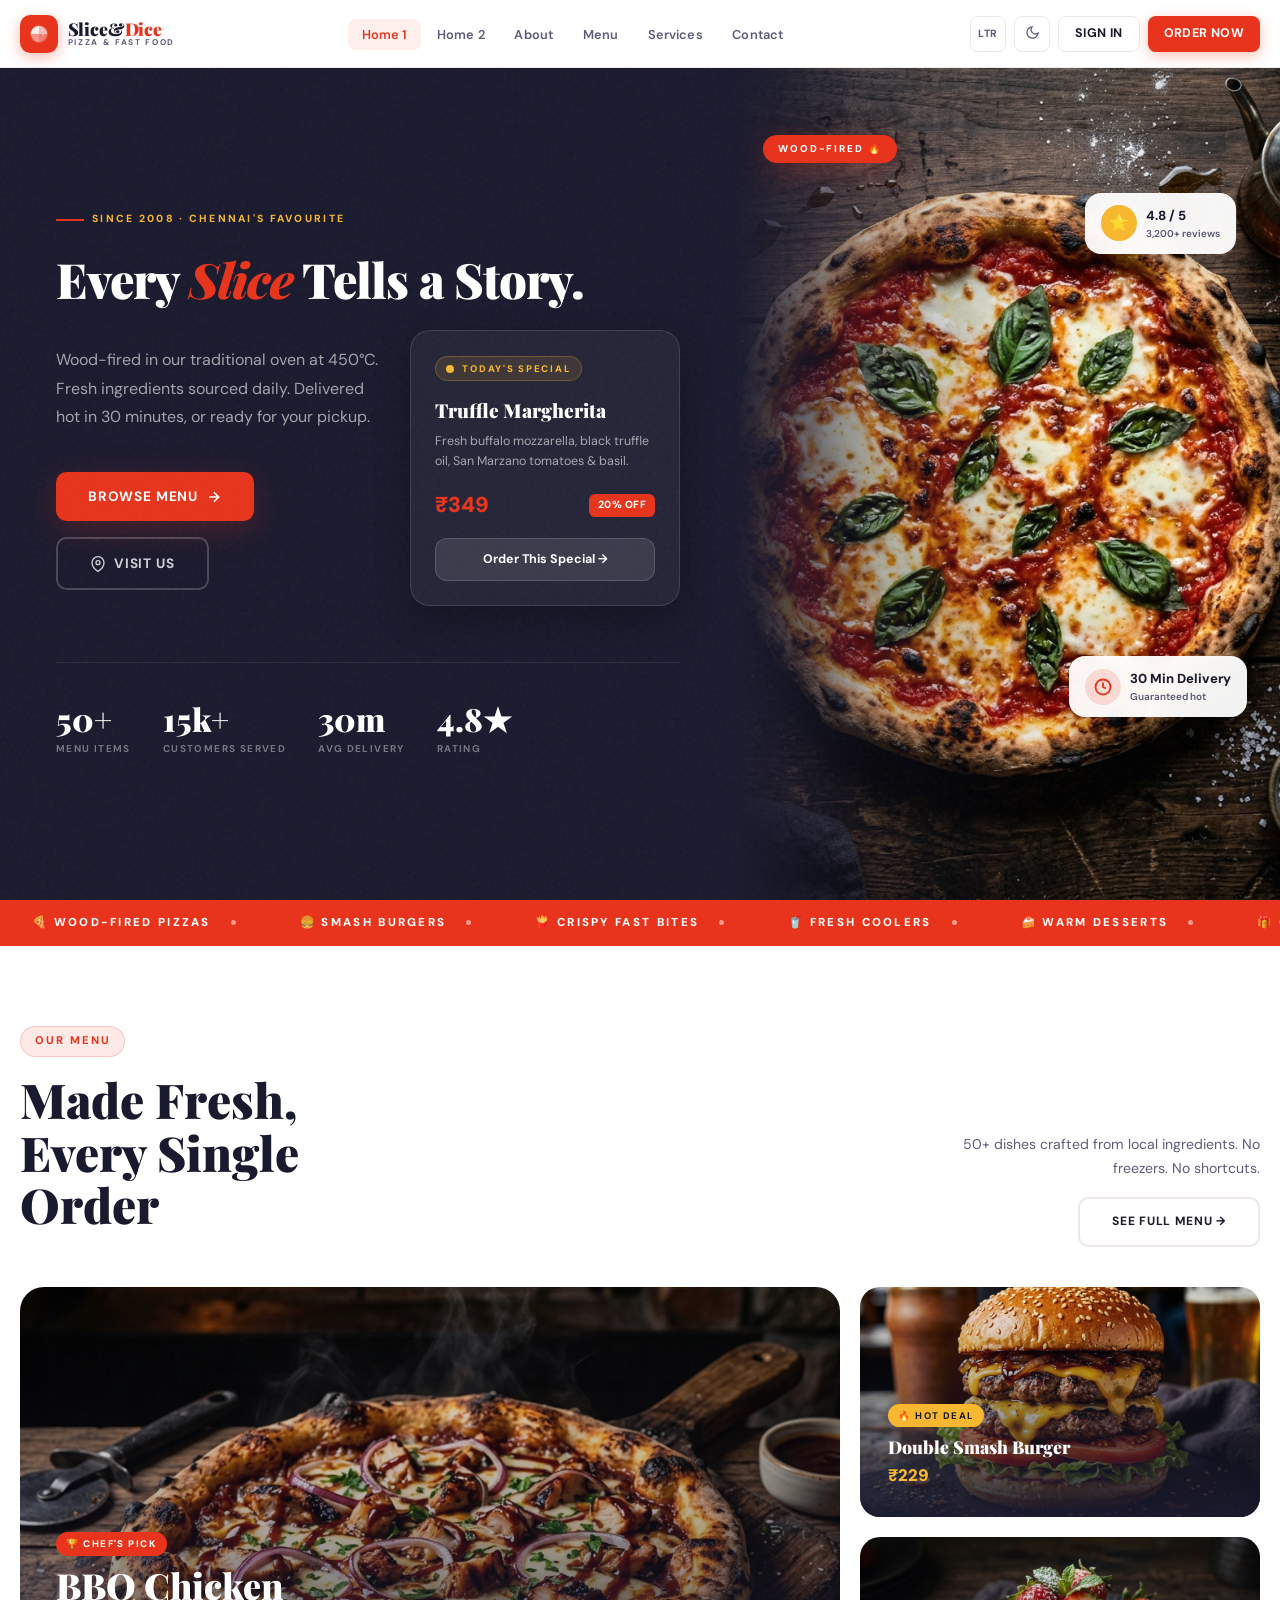
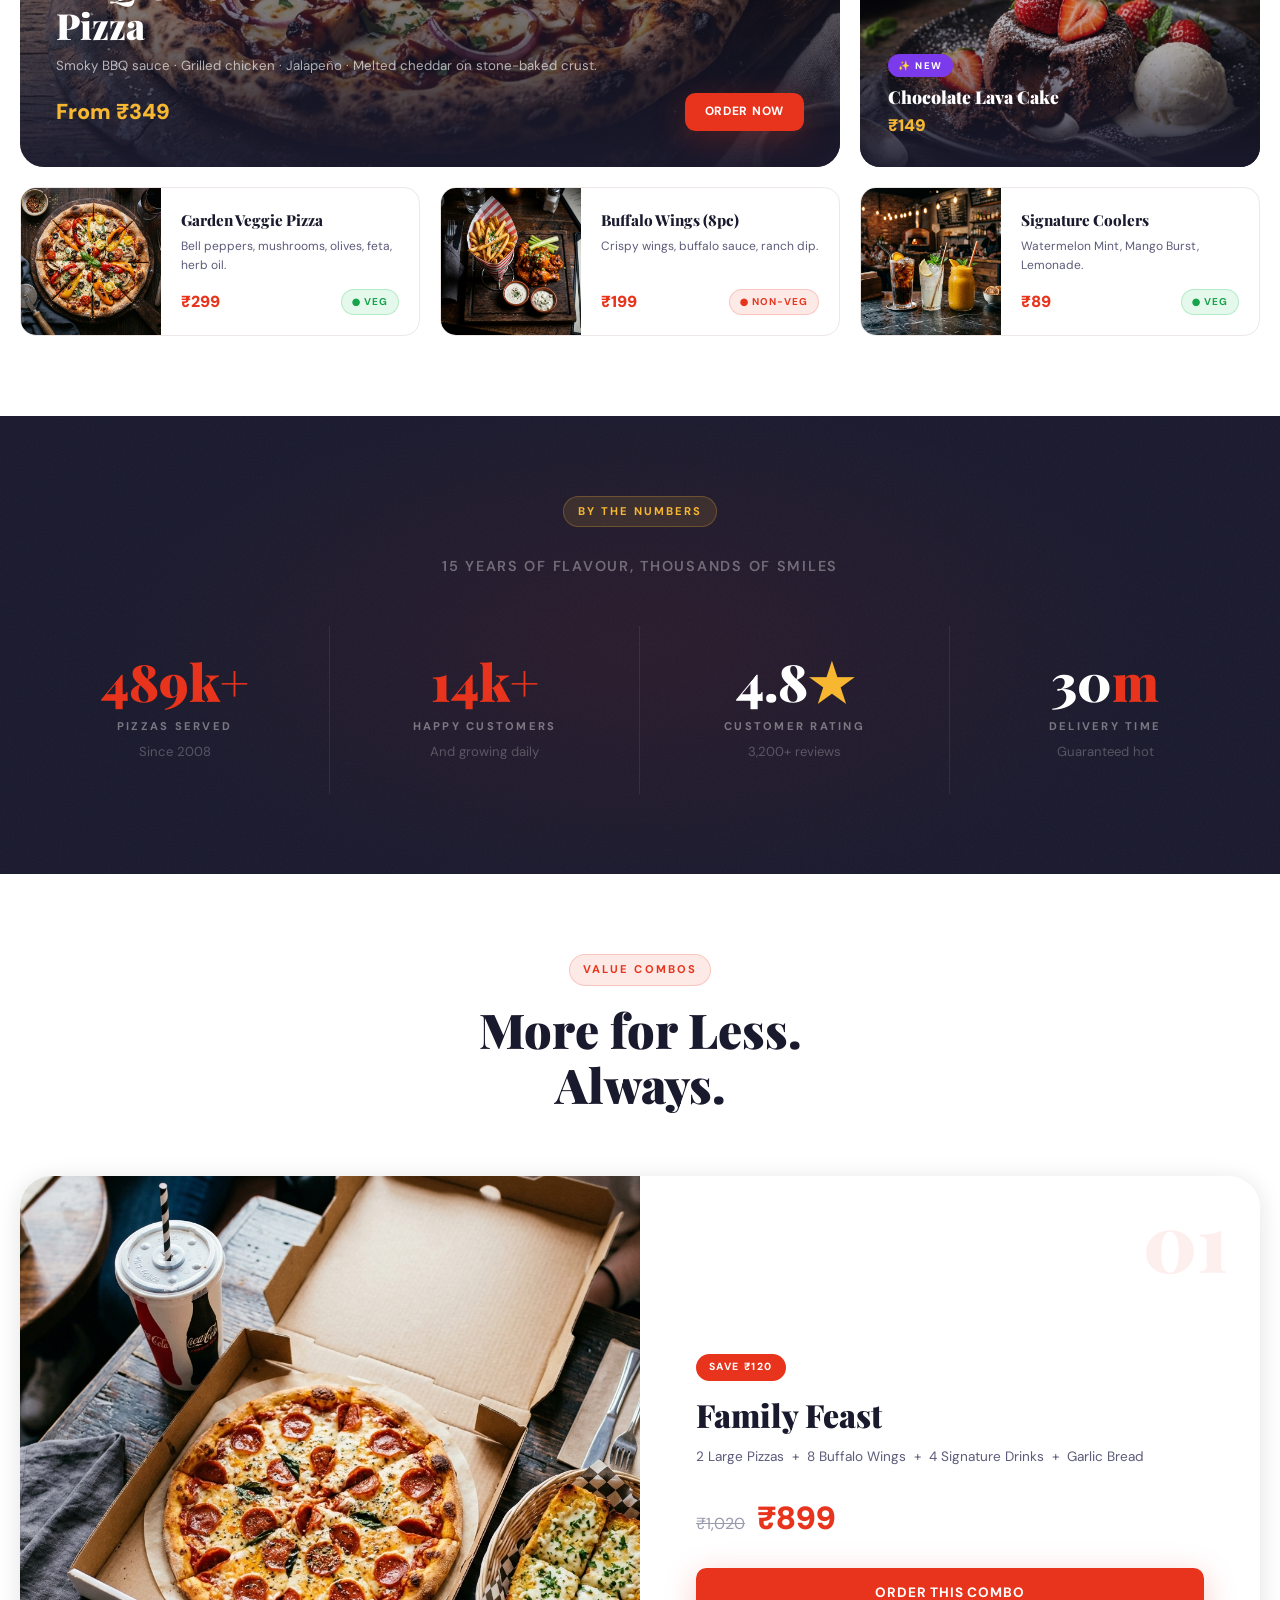
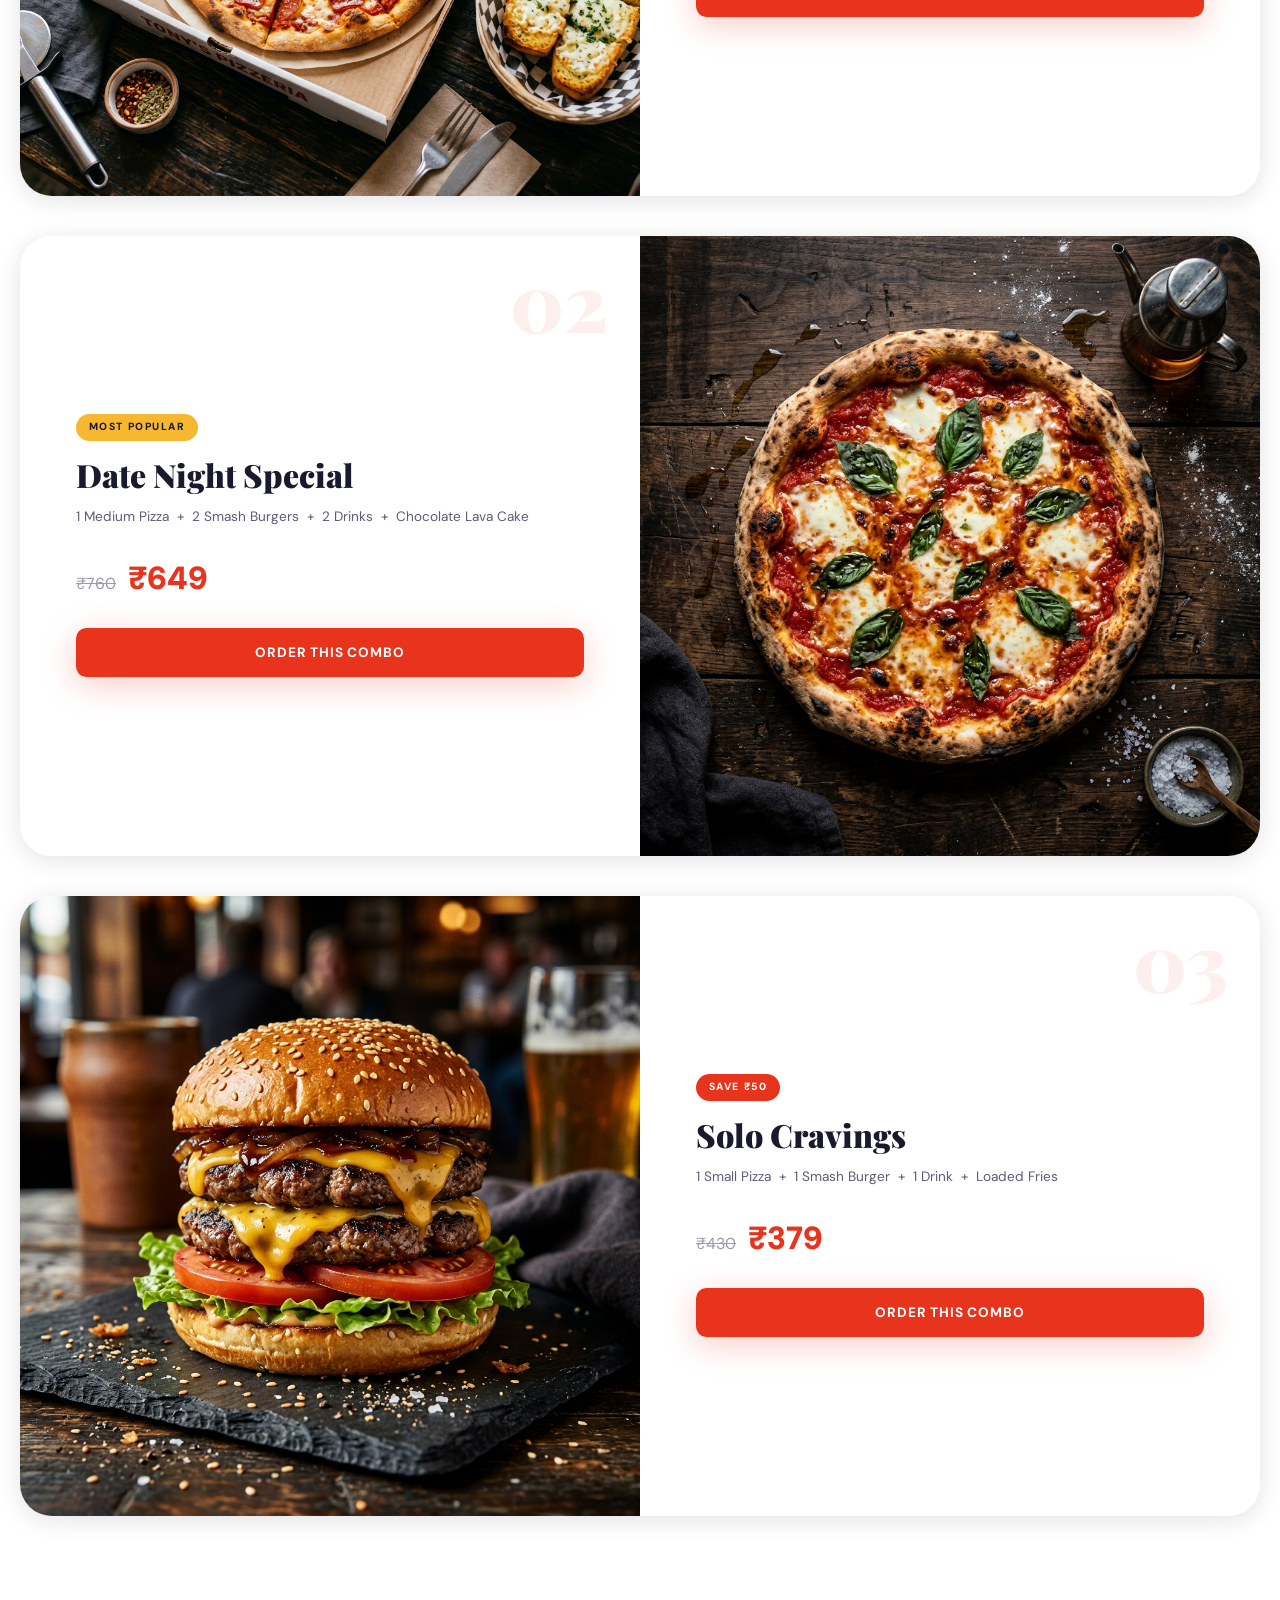
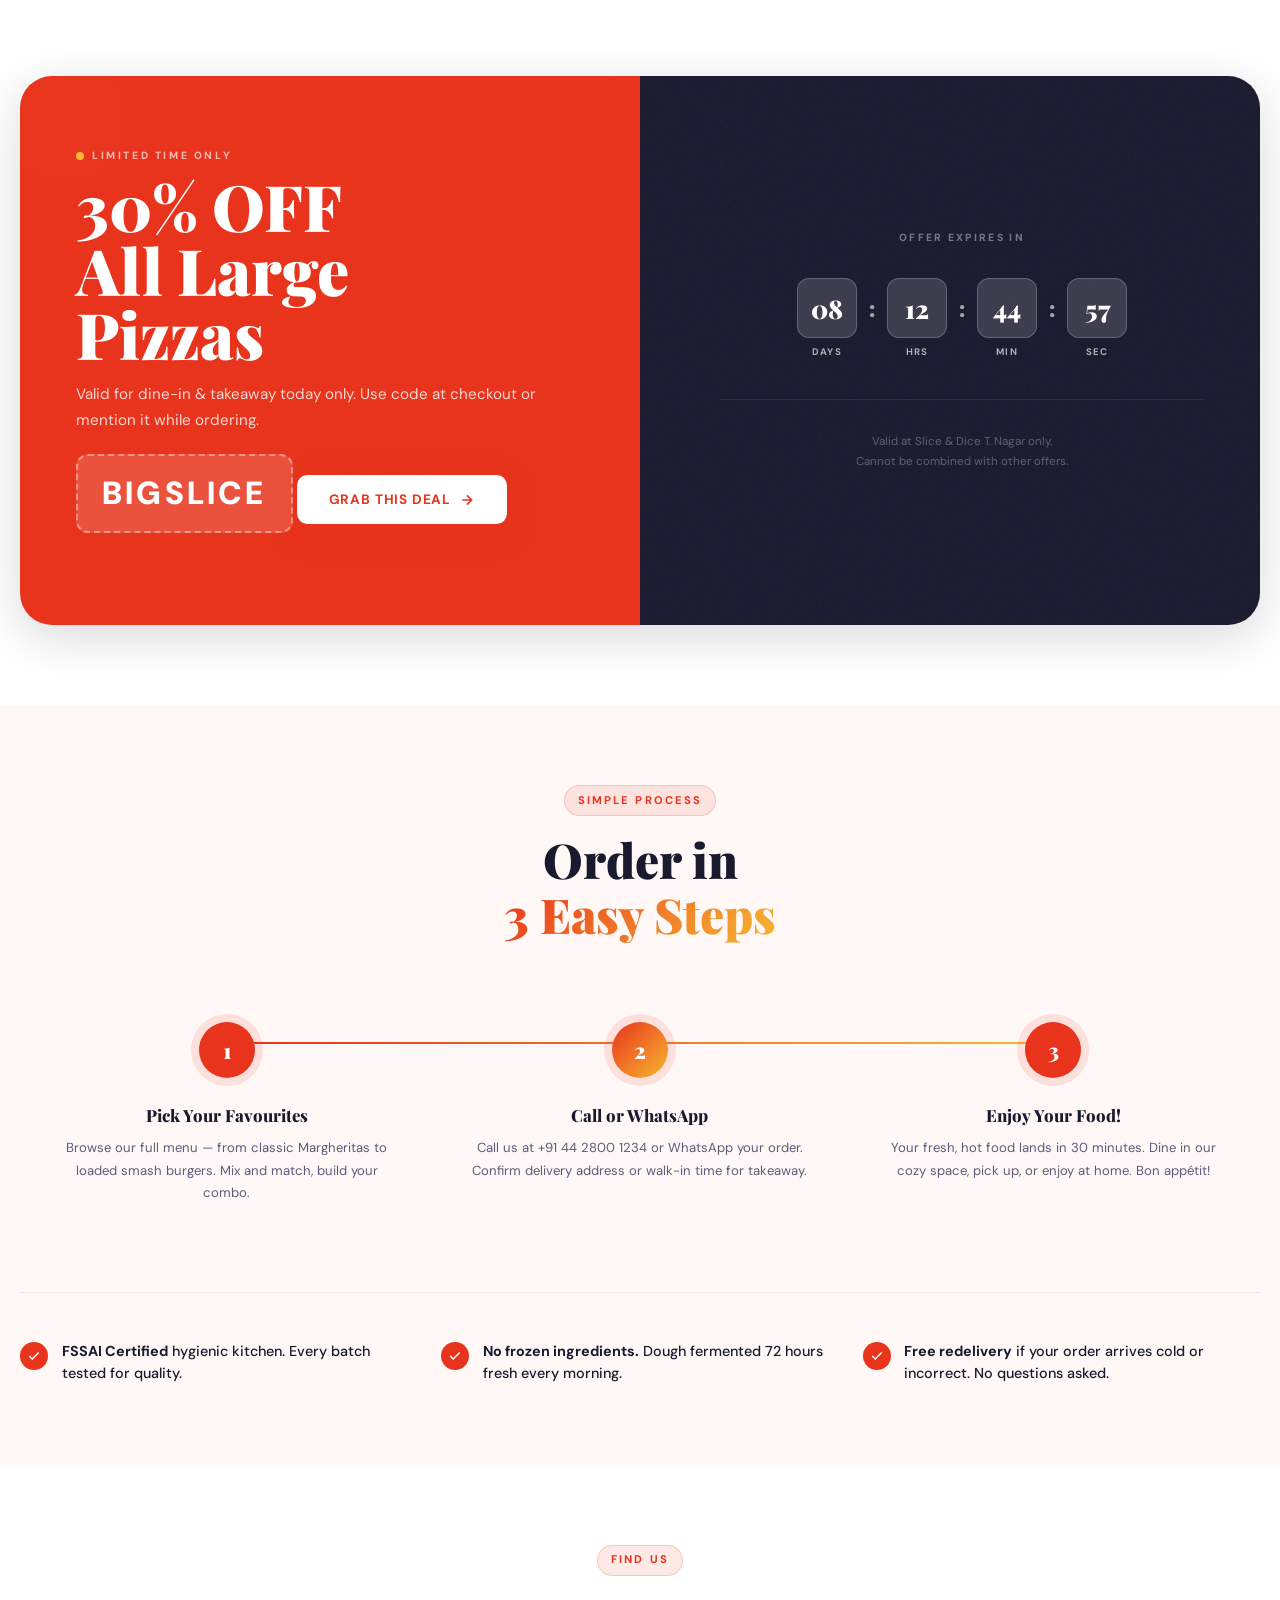
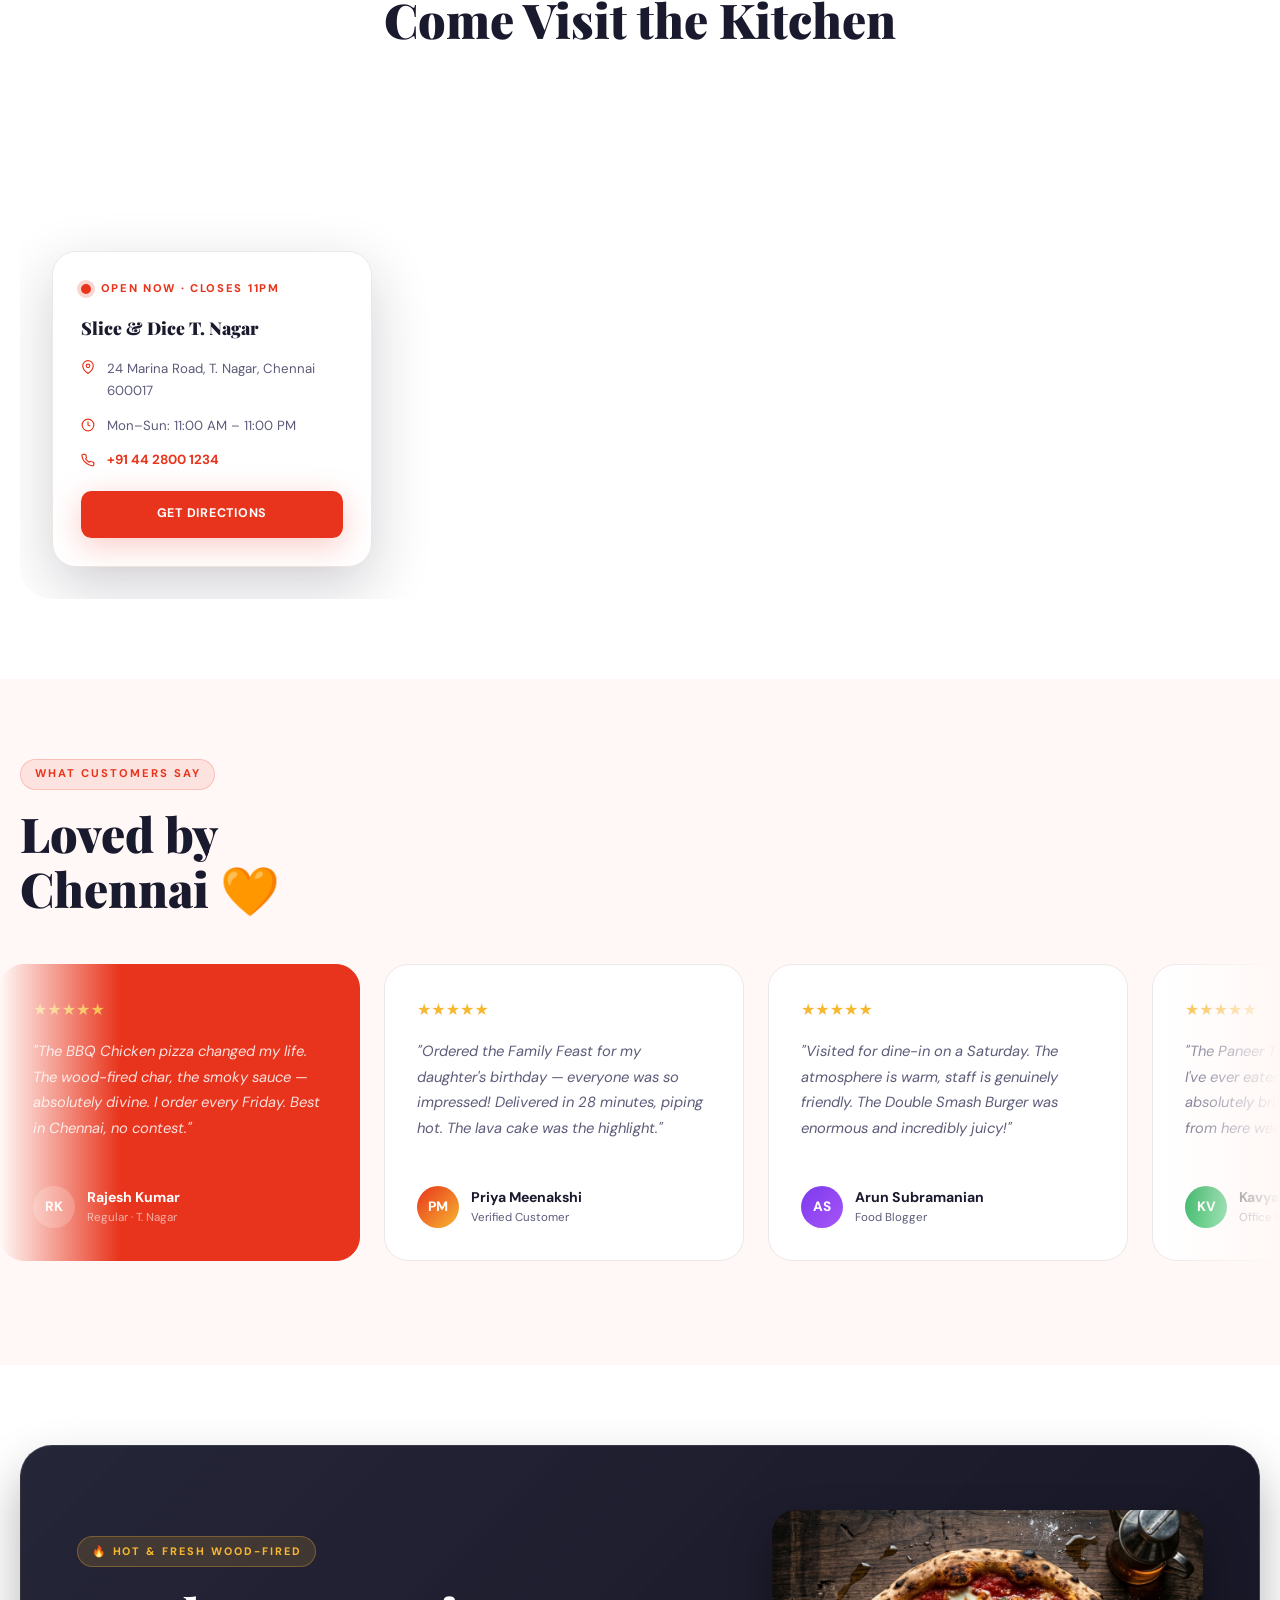
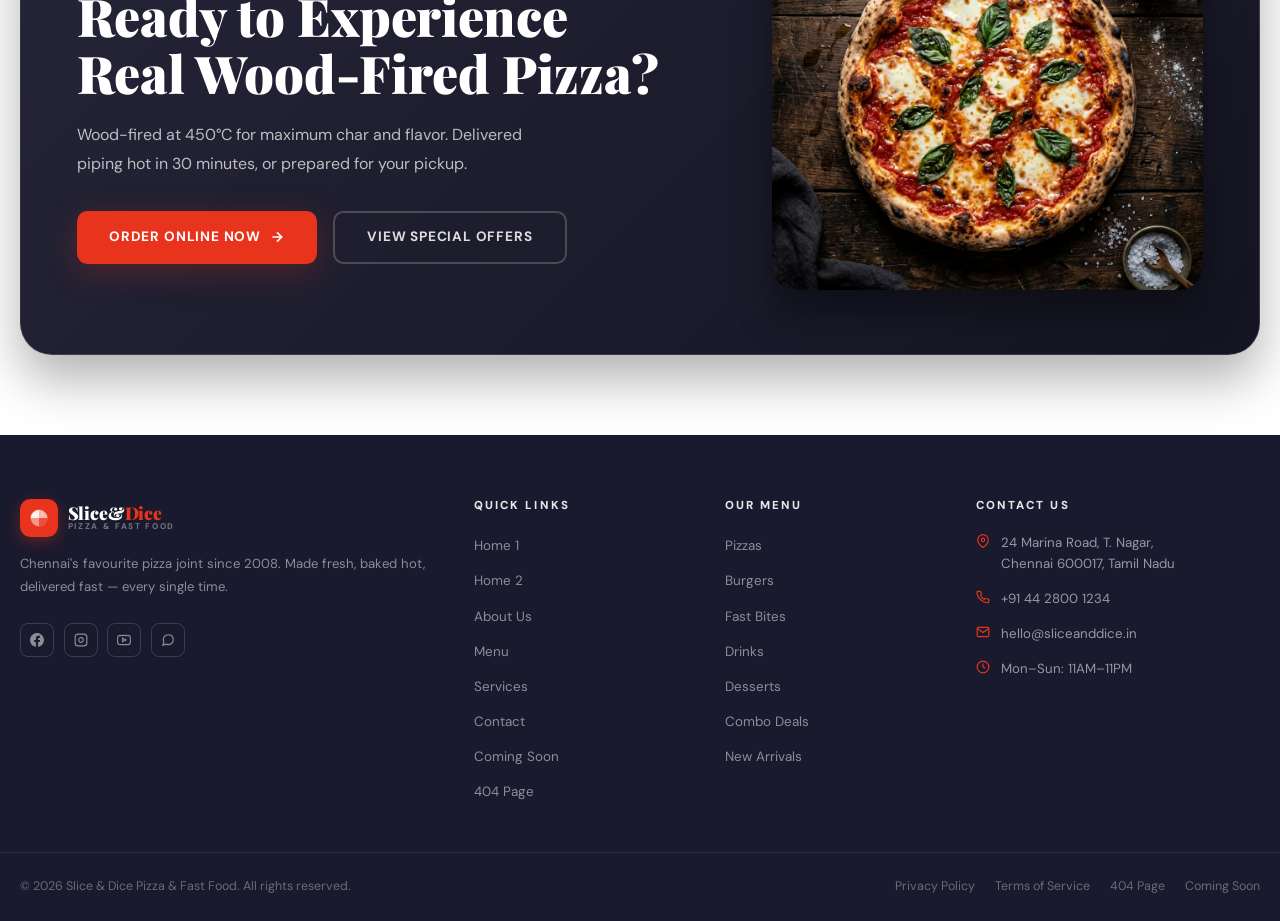
==== commit de0a162a: "fix" ====
--- a/index.html
+++ b/index.html
@@ -14,7 +14,7 @@
     .home1-hero {
       min-height: 100svh;
       display: grid;
-      grid-template-columns: 1fr 1fr;
+      grid-template-columns: 1.15fr 0.85fr;
       position: relative;
       overflow: hidden;
       padding-top: 68px;
@@ -22,9 +22,11 @@
     .home1-hero-left {
       background: var(--secondary);
       display: flex; flex-direction: column; justify-content: center;
-      padding: 5rem 4rem 5rem 5rem;
+      padding: 5rem 3.5rem 5rem 3.5rem;
       position: relative; overflow: hidden;
       z-index: 2;
+      box-sizing: border-box;
+      width: 100%;
     }
     .home1-hero-left::after {
       content: '';
@@ -39,9 +41,8 @@
     }
     .home1-hero-right img {
       width: 100%; height: 100%; object-fit: cover;
-      display: block; transition: transform 8s;
-    }
-    .home1-hero-right:hover img { transform: scale(1.04); }
+      display: block;
+    }
     .home1-hero-right-overlay {
       position: absolute; inset: 0;
       background: linear-gradient(to right, var(--secondary) 0%, rgba(26,26,46,0.3) 25%, transparent 60%);
@@ -57,16 +58,18 @@
     }
     .home1-hero-h1 {
       font-family: 'Playfair Display', serif;
-      font-size: clamp(3rem, 6vw, 5.25rem);
-      font-weight: 900; color: #fff; line-height: 0.95;
+      font-size: clamp(2.2rem, 3.8vw, 3.5rem);
+      font-weight: 900; color: #fff; line-height: 1.1;
       letter-spacing: -0.02em;
-      margin-bottom: 1.75rem;
+      white-space: normal;
+      word-break: break-word;
+      margin-bottom: 1.5rem;
       position: relative; z-index: 4;
     }
     .home1-hero-h1 em { font-style: italic; color: var(--primary); }
     .home1-hero-sub {
       font-size: 1rem; color: rgba(255,255,255,0.6); line-height: 1.8;
-      margin-bottom: 2.5rem; max-width: 380px;
+      margin-bottom: 2.5rem; max-width: 480px;
       position: relative; z-index: 4;
     }
     .home1-hero-btns {
@@ -78,6 +81,8 @@
       margin-top: 3.5rem; padding-top: 2.5rem;
       border-top: 1px solid rgba(255,255,255,0.08);
       position: relative; z-index: 4;
+      width: 100%;
+      box-sizing: border-box;
     }
     .hero-stat-num {
       font-family: 'Playfair Display', serif;
@@ -87,16 +92,97 @@
       font-size: 0.62rem; font-weight: 700; letter-spacing: 0.14em;
       text-transform: uppercase; color: rgba(255,255,255,0.4); margin-top: 0.35rem;
     }
+    /* Hero split grid & Promo Card */
+    .hero-split-grid {
+      display: grid;
+      grid-template-columns: 1fr 270px;
+      gap: 2rem;
+      align-items: center;
+      position: relative;
+      z-index: 4;
+      width: 100%;
+      box-sizing: border-box;
+    }
+    @media (max-width: 1200px) {
+      .hero-split-grid { grid-template-columns: 1fr; }
+    }
+    .hero-promo-card {
+      background: rgba(255, 255, 255, 0.05);
+      border: 1px solid rgba(255, 255, 255, 0.12);
+      backdrop-filter: blur(16px);
+      -webkit-backdrop-filter: blur(16px);
+      border-radius: 1.25rem;
+      padding: 1.5rem;
+      box-shadow: 0 15px 35px rgba(0, 0, 0, 0.3);
+      position: relative;
+      z-index: 4;
+      transition: transform 0.3s ease, border-color 0.3s ease;
+      width: 100%;
+      box-sizing: border-box;
+    }
+    .hero-promo-card:hover {
+      transform: translateY(-4px);
+      border-color: rgba(232, 52, 28, 0.4);
+    }
+    .hero-promo-badge {
+      display: inline-flex; align-items: center; gap: 0.5rem;
+      font-size: 0.6rem; font-weight: 800; letter-spacing: 0.18em; text-transform: uppercase;
+      color: var(--accent); background: rgba(247, 183, 49, 0.12); border: 1px solid rgba(247, 183, 49, 0.25);
+      padding: 0.25rem 0.65rem; border-radius: 99px; margin-bottom: 0.85rem;
+    }
+    .hero-promo-title {
+      font-family: 'Playfair Display', serif;
+      font-size: 1.2rem; font-weight: 900; color: #fff; margin-bottom: 0.4rem;
+    }
+    .hero-promo-desc {
+      font-size: 0.78rem; color: rgba(255, 255, 255, 0.6); line-height: 1.6; margin-bottom: 1rem;
+    }
+    .hero-promo-price-row {
+      display: flex; align-items: center; justify-content: space-between; margin-bottom: 1rem;
+    }
+    .hero-promo-price {
+      font-size: 1.35rem; font-weight: 900; color: var(--primary); font-family: 'DM Sans', sans-serif;
+    }
+    .hero-promo-tag {
+      font-size: 0.65rem; font-weight: 800; color: #fff; background: var(--primary);
+      padding: 0.2rem 0.55rem; border-radius: 0.4rem; letter-spacing: 0.05em;
+    }
+    .hero-promo-btn {
+      display: flex; align-items: center; justify-content: center; width: 100%;
+      background: rgba(255, 255, 255, 0.1); color: #fff; font-size: 0.78rem; font-weight: 700;
+      padding: 0.65rem 1rem; border-radius: 0.75rem; text-decoration: none; border: 1px solid rgba(255, 255, 255, 0.15);
+      transition: background 0.2s, border-color 0.2s;
+    }
+    .hero-promo-btn:hover {
+      background: var(--primary); border-color: var(--primary); color: #fff;
+    }
     /* Floating chips on hero */
     .hero-chip {
       position: absolute; z-index: 10;
-      background: rgba(255,255,255,0.96);
+      background: rgba(255,255,255,0.95);
       border-radius: 1rem; padding: 0.75rem 1rem;
       display: flex; align-items: center; gap: 0.6rem;
-      box-shadow: 0 8px 30px rgba(0,0,0,0.15);
+      box-shadow: 0 10px 30px rgba(0,0,0,0.25);
+      backdrop-filter: blur(12px);
+      -webkit-backdrop-filter: blur(12px);
       animation: chip-float 4s ease-in-out infinite;
     }
-    .dark .hero-chip { background: rgba(26,26,46,0.9); border: 1px solid rgba(255,255,255,0.08); }
+    .hero-chip-title {
+      font-weight: 800; font-size: 0.82rem; color: #1A1A2E;
+    }
+    .hero-chip-sub {
+      font-size: 0.62rem; color: #555570; font-weight: 600;
+    }
+    .dark .hero-chip {
+      background: rgba(26,26,46,0.92);
+      border: 1px solid rgba(255,255,255,0.15);
+    }
+    .dark .hero-chip .hero-chip-title {
+      color: #FFFFFF !important;
+    }
+    .dark .hero-chip .hero-chip-sub {
+      color: rgba(255,255,255,0.75) !important;
+    }
     @keyframes chip-float {
       0%, 100% { transform: translateY(0); }
       50% { transform: translateY(-8px); }
@@ -113,15 +199,71 @@
       padding: 1.5rem 0; font-size: 1rem; font-weight: 700;
     }
 
-    @media (max-width: 900px) {
-      .home1-hero { grid-template-columns: 1fr; }
-      .home1-hero-left { padding: 5rem 2rem 3rem; }
-      .home1-hero-left::after { display: none; }
-      .home1-hero-right { height: 350px; }
+    /* Lock root overflow-x to prevent any right blank strip on mobile */
+    html, body {
+      overflow-x: hidden !important;
+      max-width: 100vw !important;
+    }
+
+    /* Consolidated Responsive Hero Media Queries */
+    @media (max-width: 992px) {
+      .home1-hero {
+        grid-template-columns: 1fr !important;
+        min-height: auto !important;
+        overflow: hidden !important;
+        width: 100% !important;
+        max-width: 100vw !important;
+      }
+      .home1-hero-left {
+        padding: 3rem 1.25rem 2.5rem 1.25rem !important;
+        width: 100% !important;
+        max-width: 100% !important;
+        box-sizing: border-box !important;
+        overflow: hidden !important;
+      }
+      .home1-hero-left::after {
+        display: none !important;
+        content: none !important;
+      }
+      .home1-hero-h1 {
+        font-size: clamp(1.8rem, 6vw, 2.5rem) !important;
+        white-space: normal !important;
+        word-break: break-word !important;
+      }
+      .home1-hero-sub { max-width: 100% !important; }
+      .hero-split-grid { width: 100% !important; grid-template-columns: 1fr !important; gap: 1.5rem !important; }
+      .hero-promo-card { width: 100% !important; box-sizing: border-box !important; }
+      .home1-hero-right { height: 280px !important; width: 100% !important; overflow: hidden !important; }
+      .home1-hero-stats {
+        display: grid !important;
+        grid-template-columns: repeat(2, 1fr) !important;
+        gap: 1.5rem 1rem !important;
+        margin-top: 2.25rem !important;
+        padding-top: 1.75rem !important;
+        text-align: center !important;
+      }
+    }
+    @media (max-width: 768px) {
+      .home1-hero-stats {
+        grid-template-columns: 1fr 1fr !important;
+        gap: 1.5rem 1rem !important;
+        margin-top: 2.25rem !important;
+        padding-top: 1.75rem !important;
+        text-align: center !important;
+      }
+      .hero-stat-box {
+        align-items: center !important;
+      }
+      .hero-stat-box::after {
+        display: none !important;
+      }
+      .hero-stat-num {
+        font-size: 1.85rem !important;
+      }
     }
     @media (max-width: 480px) {
-      .home1-hero-stats { gap: 1rem; flex-wrap: wrap; }
-      .home1-hero-left { padding: 4rem 1.25rem 2rem; }
+      .home1-hero-left { padding: 2rem 1.25rem 1.75rem 1.25rem !important; }
+      .home1-hero-right { height: 220px !important; }
     }
   </style>
 </head>
@@ -134,45 +276,60 @@
 <section class="home1-hero" id="hero">
   <div class="noise-overlay" style="z-index:5;"></div>
 
-  <!-- Left column: big text -->
+  <!-- Left column: big text & promo card -->
   <div class="home1-hero-left">
-    <!-- BG watermark number -->
-    <div style="position:absolute;top:-1rem;left:-1.5rem;font-family:'Playfair Display',serif;font-size:18rem;font-weight:900;color:rgba(255,255,255,0.025);line-height:1;pointer-events:none;user-select:none;">01</div>
-
     <div class="home1-hero-tag animate-fade-in">Since 2008 · Chennai's Favourite</div>
     <h1 class="home1-hero-h1 animate-fade-in" style="animation-delay:0.1s;">
-      Every<br><em>Slice</em><br>Tells a<br>Story.
+      Every <em>Slice</em> Tells a Story.
     </h1>
-    <p class="home1-hero-sub animate-fade-in" style="animation-delay:0.2s;">
-      Wood-fired in our traditional oven at 450°C. Fresh ingredients sourced daily. Delivered hot in 30 minutes, or ready for your pickup.
-    </p>
-    <div class="home1-hero-btns animate-fade-in" style="animation-delay:0.3s;">
-      <a href="menu.html" class="btn-primary" id="hero-menu-btn">
-        Browse Menu
-        <svg width="16" height="16" fill="none" viewBox="0 0 24 24" stroke="currentColor" stroke-width="2.5"><path d="M5 12h14m-7-7 7 7-7 7"/></svg>
-      </a>
-      <a href="contact.html" class="btn-secondary" id="hero-location-btn" style="color:rgba(255,255,255,0.8);border-color:rgba(255,255,255,0.2);">
-        <svg width="16" height="16" fill="none" viewBox="0 0 24 24" stroke="currentColor" stroke-width="2"><path d="M21 10c0 7-9 13-9 13s-9-6-9-13a9 9 0 0 1 18 0z"/><circle cx="12" cy="10" r="3"/></svg>
-        Visit Us
-      </a>
+
+    <div class="hero-split-grid">
+      <div>
+        <p class="home1-hero-sub animate-fade-in" style="animation-delay:0.2s;">
+          Wood-fired in our traditional oven at 450°C. Fresh ingredients sourced daily. Delivered hot in 30 minutes, or ready for your pickup.
+        </p>
+        <div class="home1-hero-btns animate-fade-in" style="animation-delay:0.3s;">
+          <a href="menu.html" class="btn-primary" id="hero-menu-btn">
+            Browse Menu
+            <svg width="16" height="16" fill="none" viewBox="0 0 24 24" stroke="currentColor" stroke-width="2.5"><path d="M5 12h14m-7-7 7 7-7 7"/></svg>
+          </a>
+          <a href="contact.html" class="btn-secondary" id="hero-location-btn" style="color:rgba(255,255,255,0.8);border-color:rgba(255,255,255,0.2);">
+            <svg width="16" height="16" fill="none" viewBox="0 0 24 24" stroke="currentColor" stroke-width="2"><path d="M21 10c0 7-9 13-9 13s-9-6-9-13a9 9 0 0 1 18 0z"/><circle cx="12" cy="10" r="3"/></svg>
+            Visit Us
+          </a>
+        </div>
+      </div>
+
+      <!-- Right side promo card filling the empty hero space -->
+      <div class="hero-promo-card animate-fade-in" style="animation-delay:0.35s;">
+        <div class="hero-promo-badge">
+          <span class="pulse-dot"></span> Today's Special
+        </div>
+        <div class="hero-promo-title">Truffle Margherita</div>
+        <p class="hero-promo-desc">Fresh buffalo mozzarella, black truffle oil, San Marzano tomatoes &amp; basil.</p>
+        <div class="hero-promo-price-row">
+          <span class="hero-promo-price">₹349</span>
+          <span class="hero-promo-tag">20% OFF</span>
+        </div>
+        <a href="menu.html" class="hero-promo-btn">
+          Order This Special →
+        </a>
+      </div>
     </div>
     <div class="home1-hero-stats animate-fade-in" style="animation-delay:0.4s;">
-      <div>
+      <div class="hero-stat-box">
         <span class="hero-stat-num" data-count="50" data-suffix="+">50+</span>
         <div class="hero-stat-lbl">Menu Items</div>
       </div>
-      <div style="width:1px;background:rgba(255,255,255,0.08);"></div>
-      <div>
-        <span class="hero-stat-num" data-count="15000" data-suffix="+">15k+</span>
+      <div class="hero-stat-box">
+        <span class="hero-stat-num" data-count="15" data-suffix="k+">15k+</span>
         <div class="hero-stat-lbl">Customers Served</div>
       </div>
-      <div style="width:1px;background:rgba(255,255,255,0.08);"></div>
-      <div>
+      <div class="hero-stat-box">
         <span class="hero-stat-num">30m</span>
         <div class="hero-stat-lbl">Avg Delivery</div>
       </div>
-      <div style="width:1px;background:rgba(255,255,255,0.08);"></div>
-      <div>
+      <div class="hero-stat-box">
         <span class="hero-stat-num">4.8★</span>
         <div class="hero-stat-lbl">Rating</div>
       </div>
@@ -186,21 +343,21 @@
 
     <!-- Floating rating chip -->
     <div class="hero-chip" style="top:15%;right:8%;animation-delay:0s;" id="hero-chip-rating">
-      <div style="width:36px;height:36px;background:var(--accent);border-radius:50%;display:flex;align-items:center;justify-content:center;font-size:1rem;">⭐</div>
+      <div style="width:36px;height:36px;background:var(--accent);border-radius:50%;display:flex;align-items:center;justify-content:center;font-size:1rem;flex-shrink:0;">⭐</div>
       <div>
-        <div style="font-weight:800;font-size:0.82rem;color:var(--secondary);">4.8 / 5</div>
-        <div style="font-size:0.62rem;color:#6B6B8A;font-weight:600;">3,200+ reviews</div>
+        <div class="hero-chip-title">4.8 / 5</div>
+        <div class="hero-chip-sub">3,200+ reviews</div>
       </div>
     </div>
 
     <!-- Floating delivery chip -->
     <div class="hero-chip" style="bottom:22%;right:6%;animation-delay:2s;" id="hero-chip-delivery">
-      <div style="width:36px;height:36px;background:rgba(232,52,28,0.1);border-radius:50%;display:flex;align-items:center;justify-content:center;">
-        <svg width="18" height="18" fill="none" viewBox="0 0 24 24" stroke="var(--primary)" stroke-width="2"><circle cx="12" cy="12" r="10"/><polyline points="12 6 12 12 16 14"/></svg>
+      <div style="width:36px;height:36px;background:rgba(232,52,28,0.15);border-radius:50%;display:flex;align-items:center;justify-content:center;flex-shrink:0;">
+        <svg width="18" height="18" fill="none" viewBox="0 0 24 24" stroke="var(--primary)" stroke-width="2.5"><circle cx="12" cy="12" r="10"/><polyline points="12 6 12 12 16 14"/></svg>
       </div>
       <div>
-        <div style="font-weight:800;font-size:0.82rem;color:var(--secondary);">30 Min Delivery</div>
-        <div style="font-size:0.62rem;color:#6B6B8A;font-weight:600;">Guaranteed hot</div>
+        <div class="hero-chip-title">30 Min Delivery</div>
+        <div class="hero-chip-sub">Guaranteed hot</div>
       </div>
     </div>
 
@@ -352,12 +509,12 @@
     </div>
     <div class="stats-grid">
       <div class="stats-item">
-        <span class="big-num"><span data-count="500000" data-suffix="+">500k+</span></span>
+        <span class="big-num"><span data-count="500" data-suffix="k+">500k+</span></span>
         <div class="stat-bar-label">Pizzas Served</div>
         <div class="stat-bar-desc">Since 2008</div>
       </div>
       <div class="stats-item">
-        <span class="big-num"><span data-count="15000" data-suffix="+">15k+</span></span>
+        <span class="big-num"><span data-count="15" data-suffix="k+">15k+</span></span>
         <div class="stat-bar-label">Happy Customers</div>
         <div class="stat-bar-desc">And growing daily</div>
       </div>
@@ -386,100 +543,101 @@
     </div>
   </div>
 
-  <!-- Zigzag combo 1 -->
-  <div class="zigzag-row reveal">
-    <div class="zigzag-img-side">
-      <img src="assets/images/combo_deal.png" alt="Family Feast combo">
-    </div>
-    <div class="zigzag-text-side">
-      <span class="zigzag-number">01</span>
-      <div class="zigzag-save-badge">Save ₹120</div>
-      <h3 class="zigzag-title">Family Feast</h3>
-      <p class="zigzag-includes">2 Large Pizzas &nbsp;+&nbsp; 8 Buffalo Wings &nbsp;+&nbsp; 4 Signature Drinks &nbsp;+&nbsp; Garlic Bread</p>
-      <div class="zigzag-pricing">
-        <span class="zigzag-orig">₹1,020</span>
-        <span class="zigzag-price">₹899</span>
-      </div>
-      <a href="contact.html" class="btn-primary" id="combo-family-order">Order This Combo</a>
-    </div>
-  </div>
-
-  <!-- Zigzag combo 2 (reversed) -->
-  <div class="zigzag-row reverse reveal">
-    <div class="zigzag-img-side">
-      <img src="assets/images/hero_pizza.png" alt="Date Night combo">
-    </div>
-    <div class="zigzag-text-side">
-      <span class="zigzag-number">02</span>
-      <div class="zigzag-save-badge" style="background:var(--accent);color:var(--secondary);">Most Popular</div>
-      <h3 class="zigzag-title">Date Night Special</h3>
-      <p class="zigzag-includes">1 Medium Pizza &nbsp;+&nbsp; 2 Smash Burgers &nbsp;+&nbsp; 2 Drinks &nbsp;+&nbsp; Chocolate Lava Cake</p>
-      <div class="zigzag-pricing">
-        <span class="zigzag-orig">₹760</span>
-        <span class="zigzag-price">₹649</span>
-      </div>
-      <a href="contact.html" class="btn-primary" id="combo-date-order">Order This Combo</a>
-    </div>
-  </div>
-
-  <!-- Zigzag combo 3 -->
-  <div class="zigzag-row reveal">
-    <div class="zigzag-img-side">
-      <img src="assets/images/menu_burger.png" alt="Solo Cravings combo">
-    </div>
-    <div class="zigzag-text-side">
-      <span class="zigzag-number">03</span>
-      <div class="zigzag-save-badge">Save ₹50</div>
-      <h3 class="zigzag-title">Solo Cravings</h3>
-      <p class="zigzag-includes">1 Small Pizza &nbsp;+&nbsp; 1 Smash Burger &nbsp;+&nbsp; 1 Drink &nbsp;+&nbsp; Loaded Fries</p>
-      <div class="zigzag-pricing">
-        <span class="zigzag-orig">₹430</span>
-        <span class="zigzag-price">₹379</span>
-      </div>
-      <a href="contact.html" class="btn-primary" id="combo-solo-order">Order This Combo</a>
+  <div class="container" style="display:flex;flex-direction:column;gap:2.5rem;padding-bottom:5rem;">
+    <!-- Zigzag combo 1 -->
+    <div class="zigzag-row reveal">
+      <div class="zigzag-img-side">
+        <img src="assets/images/combo_deal.png" alt="Family Feast combo">
+      </div>
+      <div class="zigzag-text-side">
+        <span class="zigzag-number">01</span>
+        <div class="zigzag-save-badge">Save ₹120</div>
+        <h3 class="zigzag-title">Family Feast</h3>
+        <p class="zigzag-includes">2 Large Pizzas &nbsp;+&nbsp; 8 Buffalo Wings &nbsp;+&nbsp; 4 Signature Drinks &nbsp;+&nbsp; Garlic Bread</p>
+        <div class="zigzag-pricing">
+          <span class="zigzag-orig">₹1,020</span>
+          <span class="zigzag-price">₹899</span>
+        </div>
+        <a href="contact.html" class="btn-primary" id="combo-family-order">Order This Combo</a>
+      </div>
+    </div>
+
+    <!-- Zigzag combo 2 (reversed) -->
+    <div class="zigzag-row reverse reveal">
+      <div class="zigzag-img-side">
+        <img src="assets/images/hero_pizza.png" alt="Date Night combo">
+      </div>
+      <div class="zigzag-text-side">
+        <span class="zigzag-number">02</span>
+        <div class="zigzag-save-badge" style="background:var(--accent);color:var(--secondary);">Most Popular</div>
+        <h3 class="zigzag-title">Date Night Special</h3>
+        <p class="zigzag-includes">1 Medium Pizza &nbsp;+&nbsp; 2 Smash Burgers &nbsp;+&nbsp; 2 Drinks &nbsp;+&nbsp; Chocolate Lava Cake</p>
+        <div class="zigzag-pricing">
+          <span class="zigzag-orig">₹760</span>
+          <span class="zigzag-price">₹649</span>
+        </div>
+        <a href="contact.html" class="btn-primary" id="combo-date-order">Order This Combo</a>
+      </div>
+    </div>
+
+    <!-- Zigzag combo 3 -->
+    <div class="zigzag-row reveal">
+      <div class="zigzag-img-side">
+        <img src="assets/images/menu_burger.png" alt="Solo Cravings combo">
+      </div>
+      <div class="zigzag-text-side">
+        <span class="zigzag-number">03</span>
+        <div class="zigzag-save-badge">Save ₹50</div>
+        <h3 class="zigzag-title">Solo Cravings</h3>
+        <p class="zigzag-includes">1 Small Pizza &nbsp;+&nbsp; 1 Smash Burger &nbsp;+&nbsp; 1 Drink &nbsp;+&nbsp; Loaded Fries</p>
+        <div class="zigzag-pricing">
+          <span class="zigzag-orig">₹430</span>
+          <span class="zigzag-price">₹379</span>
+        </div>
+        <a href="contact.html" class="btn-primary" id="combo-solo-order">Order This Combo</a>
+      </div>
     </div>
   </div>
 </section>
 
-<!-- ══════════════════════════════════════════════════════════
-     ⑥ LIMITED-TIME OFFER — BOLD SPLIT with diagonal
-══════════════════════════════════════════════════════════ -->
-<section id="limited-offer" class="reveal">
-  <div class="bold-split">
-    <!-- Left: offer text -->
-    <div class="bold-split-left">
-      <div class="bg-orb" style="width:250px;height:250px;background:rgba(255,255,255,0.08);top:-80px;left:-80px;filter:blur(60px);position:absolute;"></div>
-      <div style="position:relative;z-index:2;">
-        <div style="font-size:0.65rem;font-weight:800;letter-spacing:0.25em;text-transform:uppercase;color:rgba(255,255,255,0.65);margin-bottom:0.6rem;display:flex;align-items:center;gap:0.5rem;">
-          <span class="pulse-dot"></span> Limited Time Only
-        </div>
-        <div class="offer-headline">30% OFF<br>All Large<br>Pizzas</div>
-        <p class="offer-sub">Valid for dine-in &amp; takeaway today only. Use code at checkout or mention it while ordering.</p>
-        <div class="bold-split-code" id="offer-code-display">BIGSLICE</div>
-        <a href="menu.html" class="btn-primary" style="background:#fff;color:var(--primary);position:relative;z-index:2;" id="offer-cta-btn">
-          Grab This Deal
-          <svg width="16" height="16" fill="none" viewBox="0 0 24 24" stroke="currentColor" stroke-width="2.5"><path d="M5 12h14m-7-7 7 7-7 7"/></svg>
-        </a>
-      </div>
-    </div>
-
-    <!-- Right: countdown -->
-    <div class="bold-split-right">
-      <div class="noise-overlay"></div>
-      <div style="position:relative;z-index:2;text-align:center;">
-        <div style="font-size:0.65rem;font-weight:800;letter-spacing:0.22em;text-transform:uppercase;color:rgba(255,255,255,0.4);margin-bottom:2rem;">Offer Expires In</div>
-        <div class="countdown-grid" id="offer-countdown" style="justify-content:center;">
-          <div class="countdown-block"><div class="countdown-num" data-days>08</div><div class="countdown-label">Days</div></div>
-          <div class="countdown-sep">:</div>
-          <div class="countdown-block"><div class="countdown-num" data-hours>12</div><div class="countdown-label">Hrs</div></div>
-          <div class="countdown-sep">:</div>
-          <div class="countdown-block"><div class="countdown-num" data-mins>45</div><div class="countdown-label">Min</div></div>
-          <div class="countdown-sep">:</div>
-          <div class="countdown-block"><div class="countdown-num" data-secs>00</div><div class="countdown-label">Sec</div></div>
-        </div>
-        <div style="margin-top:2.5rem;padding-top:2rem;border-top:1px solid rgba(255,255,255,0.08);">
-          <div style="font-size:0.72rem;color:rgba(255,255,255,0.3);line-height:1.7;">
-            Valid at Slice &amp; Dice T. Nagar only.<br>Cannot be combined with other offers.
+<section id="limited-offer" class="section reveal">
+  <div class="container">
+    <div class="bold-split">
+      <!-- Left: offer text -->
+      <div class="bold-split-left">
+        <div class="bg-orb" style="width:250px;height:250px;background:rgba(255,255,255,0.08);top:-80px;left:-80px;filter:blur(60px);position:absolute;"></div>
+        <div style="position:relative;z-index:2;">
+          <div style="font-size:0.65rem;font-weight:800;letter-spacing:0.25em;text-transform:uppercase;color:rgba(255,255,255,0.65);margin-bottom:0.6rem;display:flex;align-items:center;gap:0.5rem;">
+            <span class="pulse-dot"></span> Limited Time Only
+          </div>
+          <div class="offer-headline">30% OFF<br>All Large<br>Pizzas</div>
+          <p class="offer-sub">Valid for dine-in &amp; takeaway today only. Use code at checkout or mention it while ordering.</p>
+          <div class="bold-split-code" id="offer-code-display">BIGSLICE</div>
+          <a href="menu.html" class="btn-primary" style="background:#fff;color:var(--primary);position:relative;z-index:2;" id="offer-cta-btn">
+            Grab This Deal
+            <svg width="16" height="16" fill="none" viewBox="0 0 24 24" stroke="currentColor" stroke-width="2.5"><path d="M5 12h14m-7-7 7 7-7 7"/></svg>
+          </a>
+        </div>
+      </div>
+
+      <!-- Right: countdown -->
+      <div class="bold-split-right">
+        <div class="noise-overlay"></div>
+        <div style="position:relative;z-index:2;text-align:center;">
+          <div style="font-size:0.65rem;font-weight:800;letter-spacing:0.22em;text-transform:uppercase;color:rgba(255,255,255,0.4);margin-bottom:2rem;">Offer Expires In</div>
+          <div class="countdown-grid" id="offer-countdown" style="justify-content:center;">
+            <div class="countdown-block"><div class="countdown-num" data-days>08</div><div class="countdown-label">Days</div></div>
+            <div class="countdown-sep">:</div>
+            <div class="countdown-block"><div class="countdown-num" data-hours>12</div><div class="countdown-label">Hrs</div></div>
+            <div class="countdown-sep">:</div>
+            <div class="countdown-block"><div class="countdown-num" data-mins>45</div><div class="countdown-label">Min</div></div>
+            <div class="countdown-sep">:</div>
+            <div class="countdown-block"><div class="countdown-num" data-secs>00</div><div class="countdown-label">Sec</div></div>
+          </div>
+          <div style="margin-top:2.5rem;padding-top:2rem;border-top:1px solid rgba(255,255,255,0.08);">
+            <div style="font-size:0.72rem;color:rgba(255,255,255,0.3);line-height:1.7;">
+              Valid at Slice &amp; Dice T. Nagar only.<br>Cannot be combined with other offers.
+            </div>
           </div>
         </div>
       </div>
@@ -500,7 +658,6 @@
       <div class="step-item reveal">
         <div style="position:relative;width:fit-content;margin:0 auto 1.5rem;">
           <div class="step-num-wrap" id="step-1-num">1</div>
-          <div class="step-watermark">1</div>
         </div>
         <div class="step-title">Pick Your Favourites</div>
         <p class="step-desc">Browse our full menu — from classic Margheritas to loaded smash burgers. Mix and match, build your combo.</p>
@@ -508,7 +665,6 @@
       <div class="step-item reveal">
         <div style="position:relative;width:fit-content;margin:0 auto 1.5rem;">
           <div class="step-num-wrap" id="step-2-num" style="background:linear-gradient(135deg,var(--primary),var(--accent));">2</div>
-          <div class="step-watermark">2</div>
         </div>
         <div class="step-title">Call or WhatsApp</div>
         <p class="step-desc">Call us at +91 44 2800 1234 or WhatsApp your order. Confirm delivery address or walk-in time for takeaway.</p>
@@ -516,7 +672,6 @@
       <div class="step-item reveal">
         <div style="position:relative;width:fit-content;margin:0 auto 1.5rem;">
           <div class="step-num-wrap" id="step-3-num">3</div>
-          <div class="step-watermark">3</div>
         </div>
         <div class="step-title">Enjoy Your Food!</div>
         <p class="step-desc">Your fresh, hot food lands in 30 minutes. Dine in our cozy space, pick up, or enjoy at home. Bon appétit!</p>
@@ -524,7 +679,7 @@
     </div>
 
     <!-- USP strip below steps -->
-    <div style="display:grid;grid-template-columns:repeat(3,1fr);gap:1.5rem;margin-top:3.5rem;padding-top:3rem;border-top:1px solid var(--border-lt);" class="stagger-container">
+    <div class="grid-3 usp-strip stagger-container" style="margin-top:3.5rem;padding-top:3rem;border-top:1px solid var(--border-lt);">
       <div class="check-item stagger-item">
         <div class="check-icon" style="width:28px;height:28px;flex-shrink:0;">
           <svg width="14" height="14" fill="none" viewBox="0 0 24 24" stroke="#fff" stroke-width="2.5"><polyline points="20 6 9 17 4 12"/></svg>
@@ -591,31 +746,23 @@
 </section>
 
 <!-- ══════════════════════════════════════════════════════════
-     ⑨ TESTIMONIALS — HORIZONTAL SCROLL CAROUSEL
+     ⑨ TESTIMONIALS — CONTINUOUS RUNNING REVIEW TICKER
 ══════════════════════════════════════════════════════════ -->
-<section class="section" style="background:var(--bg-alt);" id="reviews">
-  <div class="container">
-    <div style="display:flex;align-items:center;justify-content:space-between;gap:1rem;flex-wrap:wrap;margin-bottom:0.5rem;" class="reveal">
-      <div>
-        <div class="section-label">What Customers Say</div>
-        <h2 class="section-title">Loved by<br>Chennai 🧡</h2>
-      </div>
-      <div class="h-scroll-controls">
-        <button class="h-scroll-btn" id="scroll-prev" aria-label="Previous reviews">
-          <svg width="16" height="16" fill="none" viewBox="0 0 24 24" stroke="currentColor" stroke-width="2"><path d="M19 12H5m7-7-7 7 7 7"/></svg>
-        </button>
-        <button class="h-scroll-btn" id="scroll-next" aria-label="Next reviews">
-          <svg width="16" height="16" fill="none" viewBox="0 0 24 24" stroke="currentColor" stroke-width="2"><path d="M5 12h14m-7-7 7 7-7 7"/></svg>
-        </button>
-      </div>
-    </div>
-
-    <div class="h-scroll-track" id="reviews-track">
-
+<section class="section" style="background:var(--bg-alt);overflow:hidden;" id="reviews">
+  <div class="container mb-4">
+    <div class="reveal">
+      <div class="section-label">What Customers Say</div>
+      <h2 class="section-title">Loved by<br>Chennai 🧡</h2>
+    </div>
+  </div>
+
+  <div class="running-reviews-wrap">
+    <div class="running-reviews-track">
+      <!-- Batch 1 -->
       <div class="h-scroll-card featured-review">
         <div class="stars">★★★★★</div>
         <p class="testimonial-text">"The BBQ Chicken pizza changed my life. The wood-fired char, the smoky sauce — absolutely divine. I order every Friday. Best in Chennai, no contest."</p>
-        <div class="testimonial-author" style="margin-top:1.5rem;">
+        <div class="testimonial-author" style="margin-top:auto;padding-top:1.5rem;">
           <div class="testimonial-avatar" style="background:rgba(255,255,255,0.2);color:#fff;">RK</div>
           <div>
             <div class="testimonial-name">Rajesh Kumar</div>
@@ -627,7 +774,7 @@
       <div class="h-scroll-card">
         <div class="stars">★★★★★</div>
         <p class="testimonial-text">"Ordered the Family Feast for my daughter's birthday — everyone was so impressed! Delivered in 28 minutes, piping hot. The lava cake was the highlight."</p>
-        <div class="testimonial-author" style="margin-top:1.5rem;">
+        <div class="testimonial-author" style="margin-top:auto;padding-top:1.5rem;">
           <div class="testimonial-avatar" style="background:linear-gradient(135deg,var(--primary),var(--accent));">PM</div>
           <div>
             <div class="testimonial-name">Priya Meenakshi</div>
@@ -639,7 +786,7 @@
       <div class="h-scroll-card">
         <div class="stars">★★★★★</div>
         <p class="testimonial-text">"Visited for dine-in on a Saturday. The atmosphere is warm, staff is genuinely friendly. The Double Smash Burger was enormous and incredibly juicy!"</p>
-        <div class="testimonial-author" style="margin-top:1.5rem;">
+        <div class="testimonial-author" style="margin-top:auto;padding-top:1.5rem;">
           <div class="testimonial-avatar" style="background:linear-gradient(135deg,#7c3aed,#a855f7);">AS</div>
           <div>
             <div class="testimonial-name">Arun Subramanian</div>
@@ -651,7 +798,7 @@
       <div class="h-scroll-card">
         <div class="stars">★★★★★</div>
         <p class="testimonial-text">"The Paneer Tikka pizza is the best thing I've ever eaten. The chaat masala finish is absolutely brilliant. My whole office orders from here weekly!"</p>
-        <div class="testimonial-author" style="margin-top:1.5rem;">
+        <div class="testimonial-author" style="margin-top:auto;padding-top:1.5rem;">
           <div class="testimonial-avatar" style="background:linear-gradient(135deg,#16a34a,#22c55e);">KV</div>
           <div>
             <div class="testimonial-name">Kavya Venkataraman</div>
@@ -663,7 +810,7 @@
       <div class="h-scroll-card">
         <div class="stars">★★★★☆</div>
         <p class="testimonial-text">"The buffalo wings are outstanding — crispy, saucy, massive portions. Comes with a generous ranch dip. Service was fast and the staff remembered our usual order!"</p>
-        <div class="testimonial-author" style="margin-top:1.5rem;">
+        <div class="testimonial-author" style="margin-top:auto;padding-top:1.5rem;">
           <div class="testimonial-avatar" style="background:linear-gradient(135deg,#ea580c,#f97316);">MR</div>
           <div>
             <div class="testimonial-name">Mohan Rajan</div>
@@ -672,6 +819,97 @@
         </div>
       </div>
 
+      <!-- Batch 2 (Duplicated for Infinite Seamless Loop) -->
+      <div class="h-scroll-card featured-review">
+        <div class="stars">★★★★★</div>
+        <p class="testimonial-text">"The BBQ Chicken pizza changed my life. The wood-fired char, the smoky sauce — absolutely divine. I order every Friday. Best in Chennai, no contest."</p>
+        <div class="testimonial-author" style="margin-top:auto;padding-top:1.5rem;">
+          <div class="testimonial-avatar" style="background:rgba(255,255,255,0.2);color:#fff;">RK</div>
+          <div>
+            <div class="testimonial-name">Rajesh Kumar</div>
+            <div class="testimonial-role">Regular · T. Nagar</div>
+          </div>
+        </div>
+      </div>
+
+      <div class="h-scroll-card">
+        <div class="stars">★★★★★</div>
+        <p class="testimonial-text">"Ordered the Family Feast for my daughter's birthday — everyone was so impressed! Delivered in 28 minutes, piping hot. The lava cake was the highlight."</p>
+        <div class="testimonial-author" style="margin-top:auto;padding-top:1.5rem;">
+          <div class="testimonial-avatar" style="background:linear-gradient(135deg,var(--primary),var(--accent));">PM</div>
+          <div>
+            <div class="testimonial-name">Priya Meenakshi</div>
+            <div class="testimonial-role">Verified Customer</div>
+          </div>
+        </div>
+      </div>
+
+      <div class="h-scroll-card">
+        <div class="stars">★★★★★</div>
+        <p class="testimonial-text">"Visited for dine-in on a Saturday. The atmosphere is warm, staff is genuinely friendly. The Double Smash Burger was enormous and incredibly juicy!"</p>
+        <div class="testimonial-author" style="margin-top:auto;padding-top:1.5rem;">
+          <div class="testimonial-avatar" style="background:linear-gradient(135deg,#7c3aed,#a855f7);">AS</div>
+          <div>
+            <div class="testimonial-name">Arun Subramanian</div>
+            <div class="testimonial-role">Food Blogger</div>
+          </div>
+        </div>
+      </div>
+
+      <div class="h-scroll-card">
+        <div class="stars">★★★★★</div>
+        <p class="testimonial-text">"The Paneer Tikka pizza is the best thing I've ever eaten. The chaat masala finish is absolutely brilliant. My whole office orders from here weekly!"</p>
+        <div class="testimonial-author" style="margin-top:auto;padding-top:1.5rem;">
+          <div class="testimonial-avatar" style="background:linear-gradient(135deg,#16a34a,#22c55e);">KV</div>
+          <div>
+            <div class="testimonial-name">Kavya Venkataraman</div>
+            <div class="testimonial-role">Office Regular · Nungambakkam</div>
+          </div>
+        </div>
+      </div>
+
+      <div class="h-scroll-card">
+        <div class="stars">★★★★☆</div>
+        <p class="testimonial-text">"The buffalo wings are outstanding — crispy, saucy, massive portions. Comes with a generous ranch dip. Service was fast and the staff remembered our usual order!"</p>
+        <div class="testimonial-author" style="margin-top:auto;padding-top:1.5rem;">
+          <div class="testimonial-avatar" style="background:linear-gradient(135deg,#ea580c,#f97316);">MR</div>
+          <div>
+            <div class="testimonial-name">Mohan Rajan</div>
+            <div class="testimonial-role">Sports Fan · Vadapalani</div>
+          </div>
+        </div>
+      </div>
+    </div>
+  </div>
+</section>
+
+<!-- ══════════════════════════════════════════════════════════
+     EXCLUSIVE CTA — HOME 1 (Asymmetric Glassmorphism Banner)
+══════════════════════════════════════════════════════════ -->
+<section class="page-cta-section" id="home1-cta">
+  <div class="container">
+    <div class="cta-home1-wrap reveal">
+      <div>
+        <div class="badge-pill" style="margin-bottom:1.25rem;">🔥 HOT &amp; FRESH WOOD-FIRED</div>
+        <h2 style="font-family:'Playfair Display',serif;font-size:clamp(2rem, 4.5vw, 3.25rem);font-weight:900;color:#fff;line-height:1.1;margin-bottom:1.25rem;">
+          Ready to Experience<br>Real Wood-Fired Pizza?
+        </h2>
+        <p style="font-size:1rem;color:rgba(255,255,255,0.7);line-height:1.8;margin-bottom:2rem;max-width:480px;">
+          Wood-fired at 450°C for maximum char and flavor. Delivered piping hot in 30 minutes, or prepared for your pickup.
+        </p>
+        <div style="display:flex;gap:1rem;flex-wrap:wrap;" class="btn-group-cta">
+          <a href="menu.html" class="btn-primary">
+            Order Online Now
+            <svg width="16" height="16" fill="none" viewBox="0 0 24 24" stroke="currentColor" stroke-width="2.5"><path d="M5 12h14m-7-7 7 7-7 7"/></svg>
+          </a>
+          <a href="contact.html" class="btn-secondary" style="color:rgba(255,255,255,0.85);border-color:rgba(255,255,255,0.2);">
+            View Special Offers
+          </a>
+        </div>
+      </div>
+      <div>
+        <img src="assets/images/hero_pizza.png" alt="Wood Fired Pizza" class="cta-home1-img">
+      </div>
     </div>
   </div>
 </section>
--- a/style.css
+++ b/style.css
@@ -55,7 +55,7 @@
 /* ─── RESET & BASE ─── */
 *, *::before, *::after { box-sizing: border-box; margin: 0; padding: 0; }
 
-html { scroll-behavior: smooth; font-size: 16px; }
+html { scroll-behavior: smooth; font-size: 16px; height: 100%; }
 
 body {
   font-family: 'DM Sans', system-ui, sans-serif;
@@ -66,6 +66,15 @@
   -webkit-font-smoothing: antialiased;
   -moz-osx-font-smoothing: grayscale;
   line-height: 1.6;
+  min-height: 100vh;
+  display: flex;
+  flex-direction: column;
+}
+
+.dark body { background: var(--secondary); }
+
+#main-footer {
+  margin-top: auto;
 }
 
 img { max-width: 100%; height: auto; display: block; }
@@ -117,6 +126,8 @@
   padding: 0.35rem 0.85rem;
   border-radius: 99px;
   margin-bottom: 1rem;
+  width: fit-content;
+  align-self: flex-start;
 }
 .dark .section-label {
   background: rgba(232,52,28,0.15);
@@ -148,8 +159,34 @@
   backdrop-filter: blur(16px) saturate(1.8);
   -webkit-backdrop-filter: blur(16px) saturate(1.8);
   border-bottom: 1px solid rgba(237,232,229,0.8);
-  transition: background var(--transition), box-shadow var(--transition), border-color var(--transition);
-}
+  transition: transform 0.38s cubic-bezier(0.16, 1, 0.3, 1), opacity 0.3s ease, background var(--transition), box-shadow var(--transition), border-color var(--transition);
+}
+.main-nav.nav-hidden {
+  transform: translateY(-100%);
+  opacity: 0;
+  pointer-events: none;
+}
+
+/* ─── FLOATING TOP-RIGHT CONTROLS (Hide on Scroll) ─── */
+.auth-top-controls, .floating-top-controls {
+  position: fixed;
+  top: 1.25rem;
+  right: 1.5rem;
+  z-index: 1000;
+  display: flex;
+  gap: 0.5rem;
+  transition: transform 0.38s cubic-bezier(0.16, 1, 0.3, 1), opacity 0.3s ease;
+}
+[dir="rtl"] .auth-top-controls, [dir="rtl"] .floating-top-controls {
+  right: auto;
+  left: 1.5rem;
+}
+.auth-top-controls.controls-hidden, .floating-top-controls.controls-hidden {
+  transform: translateY(-100px);
+  opacity: 0;
+  pointer-events: none;
+}
+
 .dark .main-nav {
   background: rgba(15,15,30,0.95);
   border-bottom-color: rgba(44,44,69,0.8);
@@ -401,7 +438,7 @@
   transform: translateY(-6px);
 }
 .food-card-img {
-  width: 100%; aspect-ratio: 4/3; object-fit: cover;
+  width: 100%; height: 210px; max-height: 220px; object-fit: cover;
   display: block; transition: transform 0.4s;
 }
 .food-card:hover .food-card-img { transform: scale(1.04); }
@@ -428,6 +465,13 @@
 .badge-hot { background: rgba(247,183,49,0.15); color: #b45309; border: 1px solid rgba(247,183,49,0.3); }
 .badge-new { background: rgba(232,52,28,0.12); color: var(--primary); border: 1px solid rgba(232,52,28,0.25); }
 .badge-popular { background: rgba(247,183,49,0.15); color: #92400e; border: 1px solid rgba(247,183,49,0.3); }
+.badge-pill {
+  display: inline-flex; align-items: center; gap: 0.5rem;
+  font-size: 0.68rem; font-weight: 800; letter-spacing: 0.18em;
+  text-transform: uppercase; color: var(--accent);
+  background: rgba(247,183,49,0.15); border: 1px solid rgba(247,183,49,0.3);
+  padding: 0.35rem 0.85rem; border-radius: 99px;
+}
 
 .food-card-img-wrap {
   position: relative; overflow: hidden;
@@ -442,9 +486,9 @@
 
 /* ─── GRID UTILITIES ─── */
 .grid { display: grid; }
-.grid-2 { grid-template-columns: repeat(2, 1fr); gap: 1.5rem; }
-.grid-3 { grid-template-columns: repeat(3, 1fr); gap: 1.5rem; }
-.grid-4 { grid-template-columns: repeat(4, 1fr); gap: 1.25rem; }
+.grid-2 { display: grid; grid-template-columns: repeat(2, 1fr); gap: 1.5rem; }
+.grid-3 { display: grid; grid-template-columns: repeat(3, 1fr); gap: 1.5rem; }
+.grid-4 { display: grid; grid-template-columns: repeat(4, 1fr); gap: 1.25rem; }
 .grid-auto-3 { grid-template-columns: repeat(auto-fill, minmax(280px, 1fr)); gap: 1.5rem; }
 .grid-auto-4 { grid-template-columns: repeat(auto-fill, minmax(240px, 1fr)); gap: 1.25rem; }
 
@@ -454,6 +498,7 @@
   display: block; font-size: 0.72rem; font-weight: 700;
   text-transform: uppercase; letter-spacing: 0.12em;
   color: var(--text-base); margin-bottom: 0.5rem;
+  text-align: left;
 }
 .form-input {
   width: 100%; padding: 0.85rem 1rem;
@@ -464,6 +509,20 @@
   font-size: 0.9rem; font-family: 'DM Sans', sans-serif;
   transition: border-color var(--transition), box-shadow var(--transition), background var(--transition);
   outline: none;
+  text-align: left;
+}
+input[type="tel"], input[type="email"] {
+  direction: ltr;
+}
+[dir="rtl"] .form-label {
+  text-align: right;
+}
+[dir="rtl"] .form-input {
+  text-align: right;
+}
+[dir="rtl"] input[type="tel"], [dir="rtl"] input[type="email"] {
+  direction: ltr;
+  text-align: right;
 }
 .form-input:focus {
   border-color: var(--primary);
@@ -868,6 +927,15 @@
   background: var(--bg-dark-card);
   border-color: var(--border-dk);
   box-shadow: 0 20px 80px rgba(0,0,0,0.4);
+}
+
+.cs-overlay {
+  position: absolute; inset: 0;
+  background: linear-gradient(to bottom, rgba(255,248,246,0.92) 0%, rgba(255,248,246,0.96) 100%);
+  transition: background var(--transition);
+}
+.dark .cs-overlay {
+  background: linear-gradient(to bottom, rgba(26,26,46,0.90) 0%, rgba(26,26,46,0.95) 100%);
 }
 
 /* ─── PROCESS STEPS ─── */
@@ -1020,16 +1088,17 @@
 /* ─── RESPONSIVE ─── */
 @media (max-width: 1024px) {
   .footer-grid { grid-template-columns: 1fr 1fr; gap: 2rem; }
+  .grid-3 { grid-template-columns: repeat(2, 1fr); }
   .grid-4 { grid-template-columns: repeat(2, 1fr); }
 }
 
 @media (max-width: 768px) {
   .nav-links { display: none; }
+  .nav-cta, .nav-cta-secondary { display: none; }
   .nav-hamburger { display: flex; }
-  .nav-cta-secondary { display: none; }
   .section { padding: 3.5rem 0; }
   .section-title { font-size: clamp(1.75rem, 6vw, 2.25rem); }
-  .grid-2, .grid-3, .grid-4 { grid-template-columns: 1fr; }
+  .grid-2, .grid-3, .grid-4, .grid-auto-3, .grid-auto-4, .usp-strip { grid-template-columns: 1fr !important; gap: 1.25rem !important; }
   .footer-grid { grid-template-columns: 1fr; gap: 2rem; }
   .footer-bottom { flex-direction: column; text-align: center; }
   .hero-inner { flex-direction: column; text-align: center; }
@@ -1037,6 +1106,29 @@
   .pricing-card.featured { transform: scale(1); }
   .tab-bar { gap: 0.2rem; padding: 0.25rem; }
   .tab-btn { padding: 0.5rem 0.85rem; font-size: 0.72rem; }
+  .auth-top-controls, .floating-top-controls {
+    top: 0.75rem;
+    right: 0.75rem;
+    z-index: 1000;
+  }
+  [dir="rtl"] .auth-top-controls, [dir="rtl"] .floating-top-controls {
+    right: auto;
+    left: 0.75rem;
+  }
+  .running-reviews-wrap::before,
+  .running-reviews-wrap::after {
+    width: 20px !important;
+  }
+  .h-scroll-card {
+    flex: 0 0 calc(100vw - 3rem) !important;
+    max-width: 310px !important;
+    padding: 1.5rem 1.25rem !important;
+  }
+}
+
+@media (max-width: 480px) {
+  .nav-logo-sub { display: none; }
+  .nav-actions { gap: 0.35rem; }
 }
 
 @media (max-width: 360px) {
@@ -1047,6 +1139,15 @@
   .auth-card { padding: 2rem 1.25rem; }
   .footer-grid { padding: 0 1rem; }
   .footer-bottom { padding: 1.25rem 1rem; }
+  .auth-top-controls, .floating-top-controls {
+    top: 0.5rem;
+    right: 0.5rem;
+    z-index: 1000;
+  }
+  [dir="rtl"] .auth-top-controls, [dir="rtl"] .floating-top-controls {
+    right: auto;
+    left: 0.5rem;
+  }
 }
 
 /* ─── RTL SUPPORT ─── */
@@ -1057,6 +1158,15 @@
 [dir="rtl"] .timeline::before { left: auto; right: 20px; }
 [dir="rtl"] .timeline-dot { left: auto; right: -2.25rem; }
 [dir="rtl"] .text-left { text-align: right; }
+[dir="rtl"] .password-toggle-btn,
+[dir="rtl"] button[onclick*="togglePwd"] {
+  right: auto !important;
+  left: 0.85rem !important;
+}
+[dir="rtl"] input[type="password"] {
+  padding-right: 1rem !important;
+  padding-left: 3rem !important;
+}
 
 /* ─── SCROLL BAR ─── */
 ::-webkit-scrollbar { width: 6px; }
@@ -1223,6 +1333,8 @@
   align-items: stretch;
   min-height: 380px;
   overflow: hidden;
+  border-radius: var(--radius-xl);
+  box-shadow: var(--shadow-md);
 }
 .zigzag-row.reverse { direction: rtl; }
 .zigzag-row.reverse > * { direction: ltr; }
@@ -1269,6 +1381,8 @@
   min-height: 440px;
   overflow: hidden;
   position: relative;
+  border-radius: var(--radius-xl);
+  box-shadow: var(--shadow-lg);
 }
 .bold-split-left {
   background: var(--primary);
@@ -1398,6 +1512,9 @@
   border: 1px solid var(--border-lt);
   border-radius: var(--radius-lg);
   padding: 2rem;
+  display: flex;
+  flex-direction: column;
+  justify-content: space-between;
   transition: box-shadow var(--transition), transform var(--transition), border-color var(--transition);
 }
 .dark .h-scroll-card { background: var(--bg-dark-card); border-color: var(--border-dk); }
@@ -1410,6 +1527,52 @@
 .h-scroll-card.featured-review .testimonial-name { color: #fff; }
 .h-scroll-card.featured-review .testimonial-role { color: rgba(255,255,255,0.6); }
 .h-scroll-card.featured-review .stars { color: var(--accent); }
+
+/* ─── RUNNING REVIEW MARQUEE TICKER ─── */
+.running-reviews-wrap {
+  width: 100%;
+  overflow: hidden;
+  position: relative;
+  padding: 1rem 0 1.5rem;
+}
+.running-reviews-wrap::before,
+.running-reviews-wrap::after {
+  content: '';
+  position: absolute;
+  top: 0; bottom: 0;
+  width: 120px;
+  z-index: 5;
+  pointer-events: none;
+}
+.running-reviews-wrap::before {
+  left: 0;
+  background: linear-gradient(to right, var(--bg-alt) 0%, transparent 100%);
+}
+.dark .running-reviews-wrap::before {
+  background: linear-gradient(to right, var(--bg-alt) 0%, transparent 100%);
+}
+.running-reviews-wrap::after {
+  right: 0;
+  background: linear-gradient(to left, var(--bg-alt) 0%, transparent 100%);
+}
+.dark .running-reviews-wrap::after {
+  background: linear-gradient(to left, var(--bg-alt) 0%, transparent 100%);
+}
+
+.running-reviews-track {
+  display: flex;
+  gap: 1.5rem;
+  width: max-content;
+  animation: reviews-marquee 35s linear infinite;
+}
+.running-reviews-wrap:hover .running-reviews-track {
+  animation-play-state: paused;
+}
+
+@keyframes reviews-marquee {
+  0% { transform: translateX(0); }
+  100% { transform: translateX(calc(-50% - 0.75rem)); }
+}
 
 /* ─── SCROLL BUTTONS FOR HORIZONTAL TRACK ─── */
 .h-scroll-controls {
@@ -1424,6 +1587,33 @@
 }
 .dark .h-scroll-btn { background: var(--bg-dark-card); border-color: var(--border-dk); }
 .h-scroll-btn:hover { border-color: var(--primary); color: var(--primary); background: rgba(232,52,28,0.06); }
+
+/* ─── FAQ CONTAINER CARD BORDER ─── */
+.faq-card-container {
+  display: grid;
+  grid-template-columns: 1fr 1.5fr;
+  gap: 4rem;
+  align-items: start;
+  border: 1px solid var(--border-lt);
+  border-radius: var(--radius-xl);
+  padding: 3.5rem;
+  background: var(--bg-light);
+  box-shadow: var(--shadow-sm);
+  transition: border-color var(--transition), background var(--transition);
+}
+.dark .faq-card-container {
+  background: var(--bg-dark-card);
+  border-color: var(--border-dk);
+  box-shadow: var(--shadow-md);
+}
+
+@media (max-width: 768px) {
+  .faq-card-container {
+    grid-template-columns: 1fr;
+    padding: 2rem 1.5rem;
+    gap: 2rem;
+  }
+}
 
 /* ─── FULL-BLEED SECTION DIVIDERS (Diagonal) ─── */
 .clip-top {
@@ -1599,18 +1789,26 @@
   grid-template-columns: 1fr 1fr;
   min-height: 400px;
   overflow: hidden;
+  border-radius: var(--radius-xl);
+  box-shadow: var(--shadow-md);
 }
 .service-panel.reverse { direction: rtl; }
 .service-panel.reverse > * { direction: ltr; }
 .service-panel-img {
   position: relative; overflow: hidden;
-}
-.service-panel-img img { width: 100%; height: 100%; object-fit: cover; display: block; transition: transform 0.6s; }
+  border-radius: var(--radius-xl);
+}
+.service-panel-img img {
+  width: 100%; height: 100%; object-fit: cover; display: block;
+  border-radius: var(--radius-xl);
+  transition: transform 0.6s;
+}
 .service-panel:hover .service-panel-img img { transform: scale(1.03); }
 .service-panel-body {
   background: var(--bg-light);
   padding: 4rem;
   display: flex; flex-direction: column; justify-content: center;
+  border-radius: var(--radius-xl);
 }
 .dark .service-panel-body { background: var(--bg-dark-card); }
 .service-num {
@@ -1713,3 +1911,229 @@
   .stats-item { border-right: none; border-bottom: 1px solid rgba(255,255,255,0.08); }
 }
 
+/* ══════════════════════════════════════════════════════════
+   PAGE-SPECIFIC UNIQUE CTA STYLES & RESPONSIVE BREAKPOINTS
+══════════════════════════════════════════════════════════ */
+.page-cta-section {
+  padding: 5rem 0;
+  position: relative;
+  overflow: hidden;
+}
+
+/* CTA 1: Home 1 - Asymmetric Glassmorphism Banner */
+.cta-home1-wrap {
+  background: linear-gradient(135deg, rgba(26,26,46,0.95) 0%, rgba(15,15,30,0.98) 100%);
+  border: 1px solid rgba(255,255,255,0.12);
+  border-radius: var(--radius-xl);
+  padding: 4rem 3.5rem;
+  display: grid;
+  grid-template-columns: 1.2fr 0.8fr;
+  gap: 3rem;
+  align-items: center;
+  position: relative;
+  overflow: hidden;
+  box-shadow: 0 25px 50px rgba(0,0,0,0.3);
+}
+.cta-home1-img {
+  width: 100%;
+  max-height: 380px;
+  object-fit: cover;
+  border-radius: var(--radius-lg);
+  box-shadow: 0 20px 40px rgba(0,0,0,0.4);
+  transition: transform 0.5s ease;
+}
+.cta-home1-wrap:hover .cta-home1-img {
+  transform: scale(1.03);
+}
+
+/* CTA 2: Home 2 - Dark Velvet Neon Card */
+.cta-home2-wrap {
+  background: radial-gradient(circle at 80% 20%, rgba(232,52,28,0.2) 0%, transparent 60%), #141424;
+  border: 2px solid rgba(232,52,28,0.3);
+  border-radius: var(--radius-xl);
+  padding: 4rem;
+  display: grid;
+  grid-template-columns: 1fr 1fr;
+  gap: 3rem;
+  align-items: center;
+  box-shadow: 0 0 40px rgba(232,52,28,0.15);
+}
+.cta-code-pill {
+  display: inline-flex;
+  align-items: center;
+  gap: 0.75rem;
+  background: rgba(232,52,28,0.12);
+  border: 1px dashed var(--primary);
+  color: #fff;
+  padding: 0.5rem 1.25rem;
+  border-radius: 99px;
+  font-weight: 800;
+  font-size: 0.9rem;
+  letter-spacing: 0.08em;
+  margin-top: 1rem;
+  cursor: pointer;
+  transition: background 0.3s ease;
+}
+.cta-code-pill:hover {
+  background: rgba(232,52,28,0.25);
+}
+
+/* CTA 3: About - Artisan Chef Showcase Card */
+.cta-about-wrap {
+  background: var(--bg-light);
+  border: 1px solid var(--border-lt);
+  border-radius: var(--radius-xl);
+  padding: 4rem;
+  display: grid;
+  grid-template-columns: 0.85fr 1.15fr;
+  gap: 3.5rem;
+  align-items: center;
+  box-shadow: 0 20px 45px rgba(0,0,0,0.06);
+}
+.dark .cta-about-wrap {
+  background: var(--bg-dark-card);
+  border-color: var(--border-dk);
+}
+.cta-about-img-wrap {
+  position: relative;
+  border-radius: var(--radius-lg);
+  overflow: hidden;
+  box-shadow: 0 15px 35px rgba(0,0,0,0.2);
+}
+.cta-about-img-wrap::after {
+  content: '';
+  position: absolute;
+  inset: 0;
+  border: 2px solid var(--accent);
+  border-radius: var(--radius-lg);
+  margin: 12px;
+  pointer-events: none;
+  opacity: 0.7;
+}
+
+/* CTA 4: Menu - Ultimate Family Combo Feast Banner */
+.cta-menu-wrap {
+  background: linear-gradient(135deg, #1E1B4B 0%, #0F172A 100%);
+  border-radius: var(--radius-xl);
+  padding: 4rem;
+  display: grid;
+  grid-template-columns: 1fr 1fr;
+  gap: 3rem;
+  align-items: center;
+  position: relative;
+  overflow: hidden;
+  border: 1px solid rgba(247,183,49,0.3);
+}
+.cta-price-tag {
+  display: inline-flex;
+  align-items: baseline;
+  gap: 0.75rem;
+  margin: 1.25rem 0;
+}
+.cta-price-main {
+  font-family: 'Playfair Display', serif;
+  font-size: 2.75rem;
+  font-weight: 900;
+  color: var(--accent);
+}
+.cta-price-old {
+  font-size: 1.25rem;
+  color: rgba(255,255,255,0.4);
+  text-decoration: line-through;
+}
+
+/* CTA 5: Services - Enterprise Event Catering Banner */
+.cta-services-wrap {
+  background: var(--bg-light);
+  border-radius: var(--radius-xl);
+  padding: 4rem;
+  display: grid;
+  grid-template-columns: 1.1fr 0.9fr;
+  gap: 3rem;
+  align-items: center;
+  box-shadow: 0 20px 50px rgba(0,0,0,0.08);
+  border: 1px solid var(--border-lt);
+}
+.dark .cta-services-wrap {
+  background: var(--bg-dark-card);
+  border-color: var(--border-dk);
+}
+.cta-feature-list {
+  display: flex;
+  flex-direction: column;
+  gap: 0.85rem;
+  margin: 1.5rem 0 2rem;
+}
+.cta-feature-item {
+  display: flex;
+  align-items: center;
+  gap: 0.75rem;
+  font-size: 0.95rem;
+  font-weight: 600;
+}
+
+/* CTA 6: Contact - Dine-In Pizzeria Invitation Card */
+.cta-contact-wrap {
+  background: linear-gradient(135deg, #1A1A2E 0%, #16213E 100%);
+  border-radius: var(--radius-xl);
+  padding: 4rem;
+  display: grid;
+  grid-template-columns: 1fr 1fr;
+  gap: 3rem;
+  align-items: center;
+  border: 1px solid rgba(255,255,255,0.1);
+  box-shadow: 0 25px 60px rgba(0,0,0,0.3);
+}
+
+/* ── RESPONSIVE CTA BREAKPOINTS (360, 768, 1024, 1280) ── */
+@media (max-width: 1024px) {
+  .cta-home1-wrap,
+  .cta-home2-wrap,
+  .cta-about-wrap,
+  .cta-menu-wrap,
+  .cta-services-wrap,
+  .cta-contact-wrap {
+    grid-template-columns: 1fr;
+    gap: 2.5rem;
+    padding: 3rem 2.5rem;
+  }
+  .cta-home1-img,
+  .cta-about-img-wrap img,
+  .cta-services-wrap img,
+  .cta-contact-wrap img,
+  .cta-menu-wrap img,
+  .cta-home2-wrap img {
+    max-height: 320px;
+    width: 100%;
+    object-fit: cover;
+    border-radius: var(--radius-lg);
+  }
+}
+
+@media (max-width: 768px) {
+  .cta-home1-wrap,
+  .cta-home2-wrap,
+  .cta-about-wrap,
+  .cta-menu-wrap,
+  .cta-services-wrap,
+  .cta-contact-wrap {
+    padding: 2.5rem 1.75rem;
+  }
+  .cta-price-main { font-size: 2.25rem; }
+}
+
+@media (max-width: 360px) {
+  .cta-home1-wrap,
+  .cta-home2-wrap,
+  .cta-about-wrap,
+  .cta-menu-wrap,
+  .cta-services-wrap,
+  .cta-contact-wrap {
+    padding: 2rem 1.25rem;
+  }
+  .cta-home1-img { max-height: 220px; }
+  .btn-group-cta { flex-direction: column; width: 100%; }
+  .btn-group-cta .btn-primary, .btn-group-cta .btn-secondary { width: 100%; text-align: center; }
+}
+
+
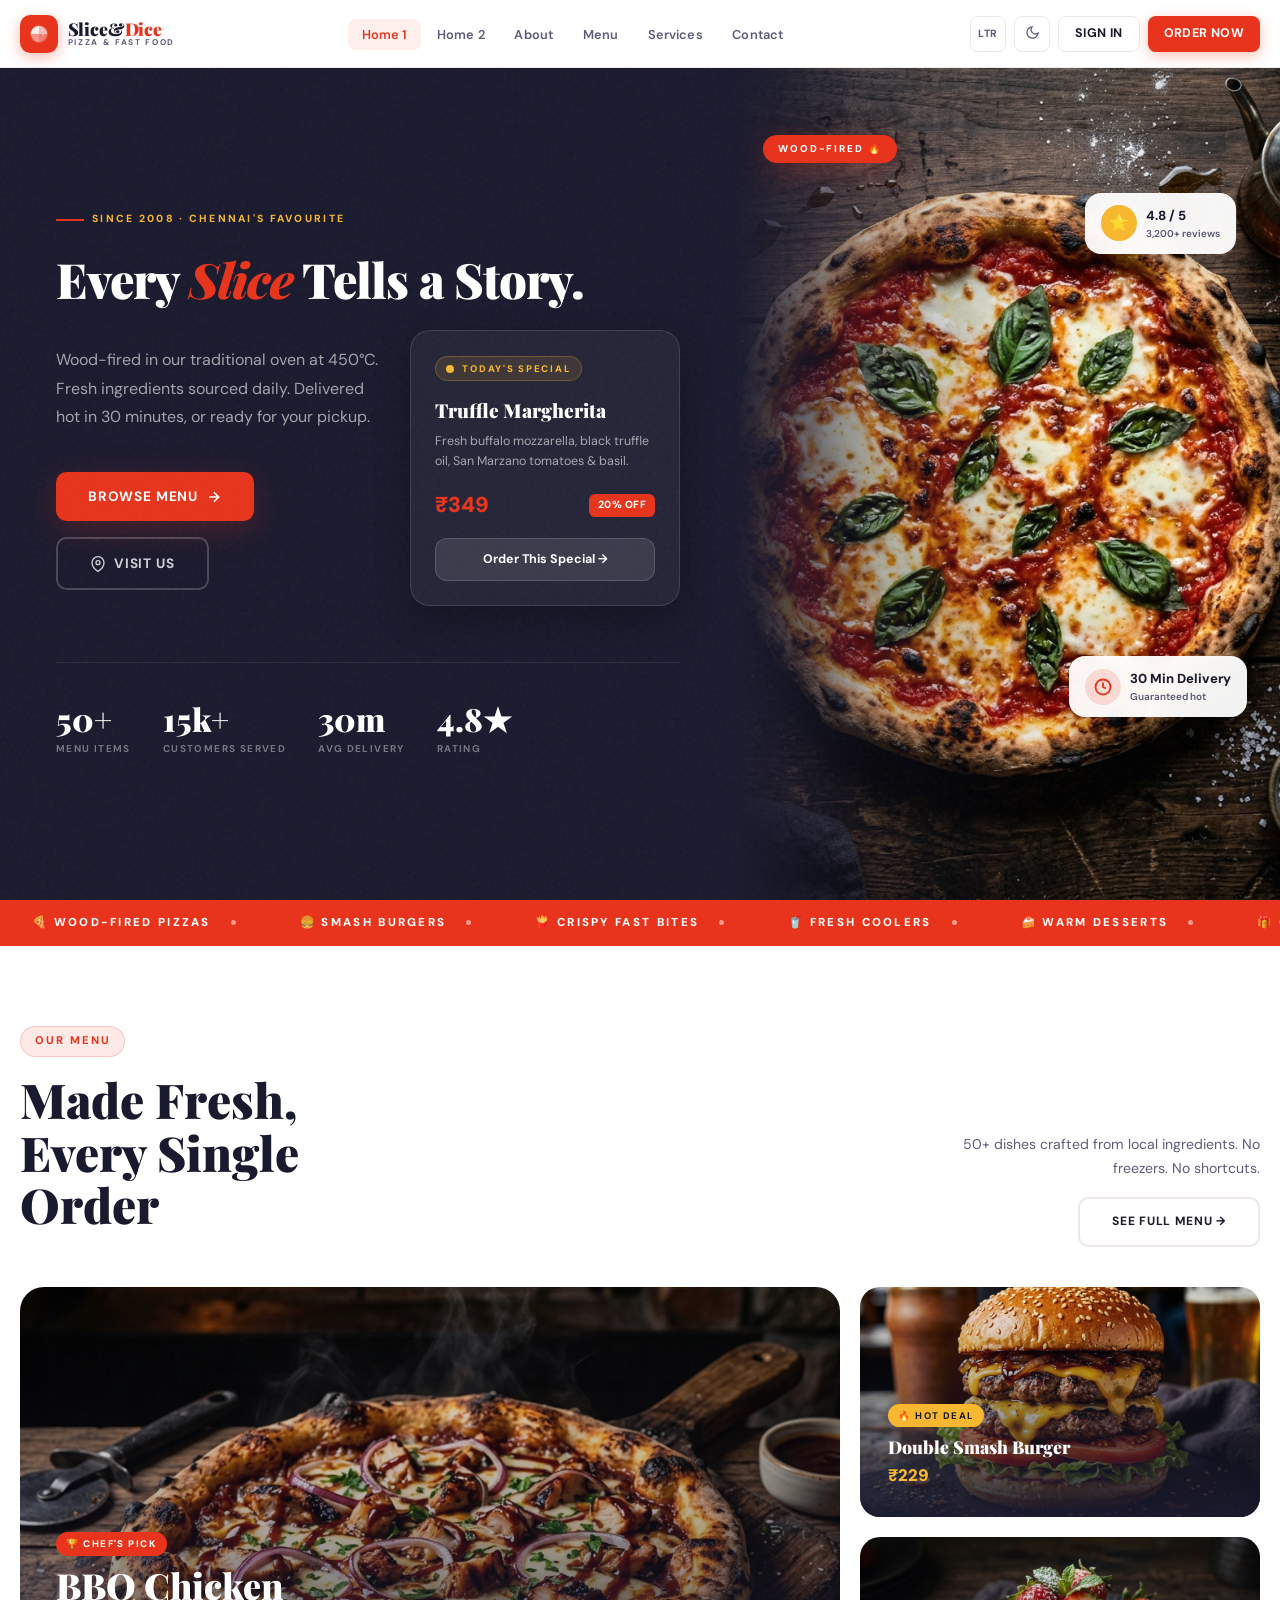
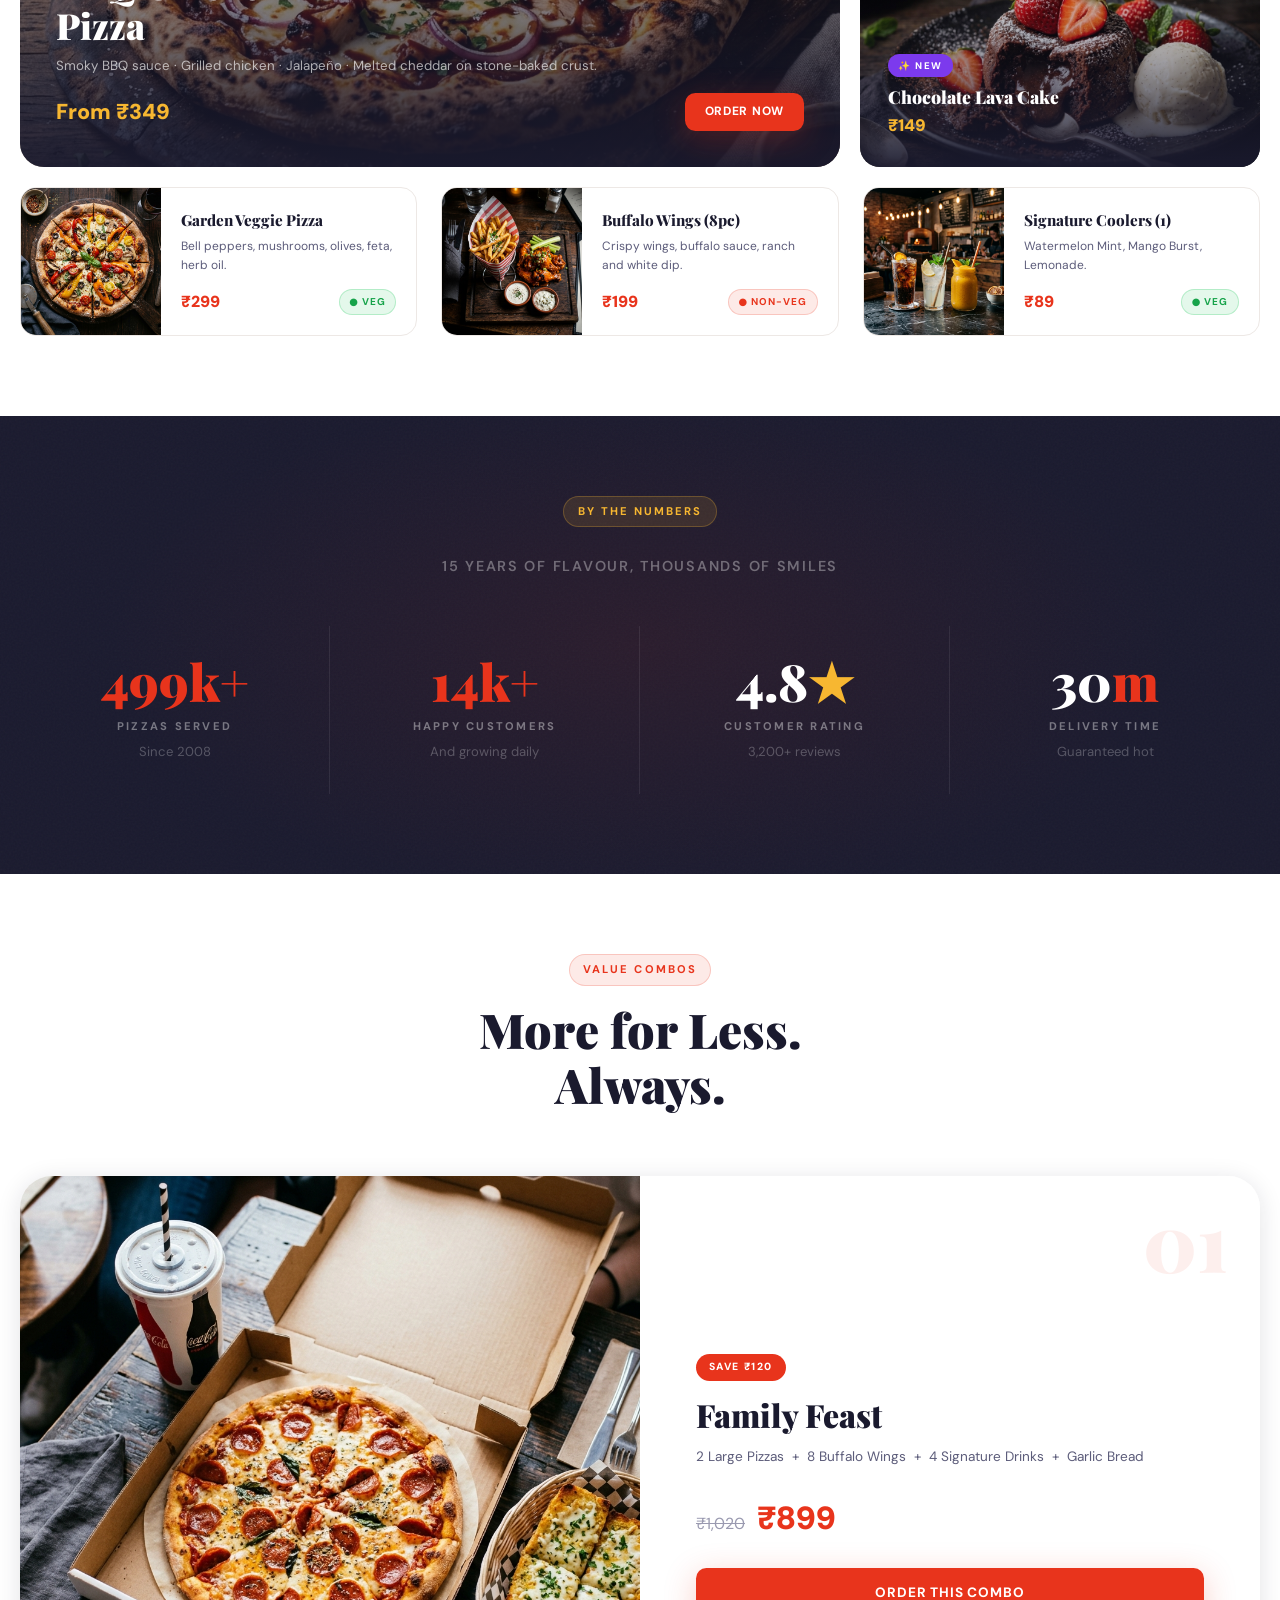
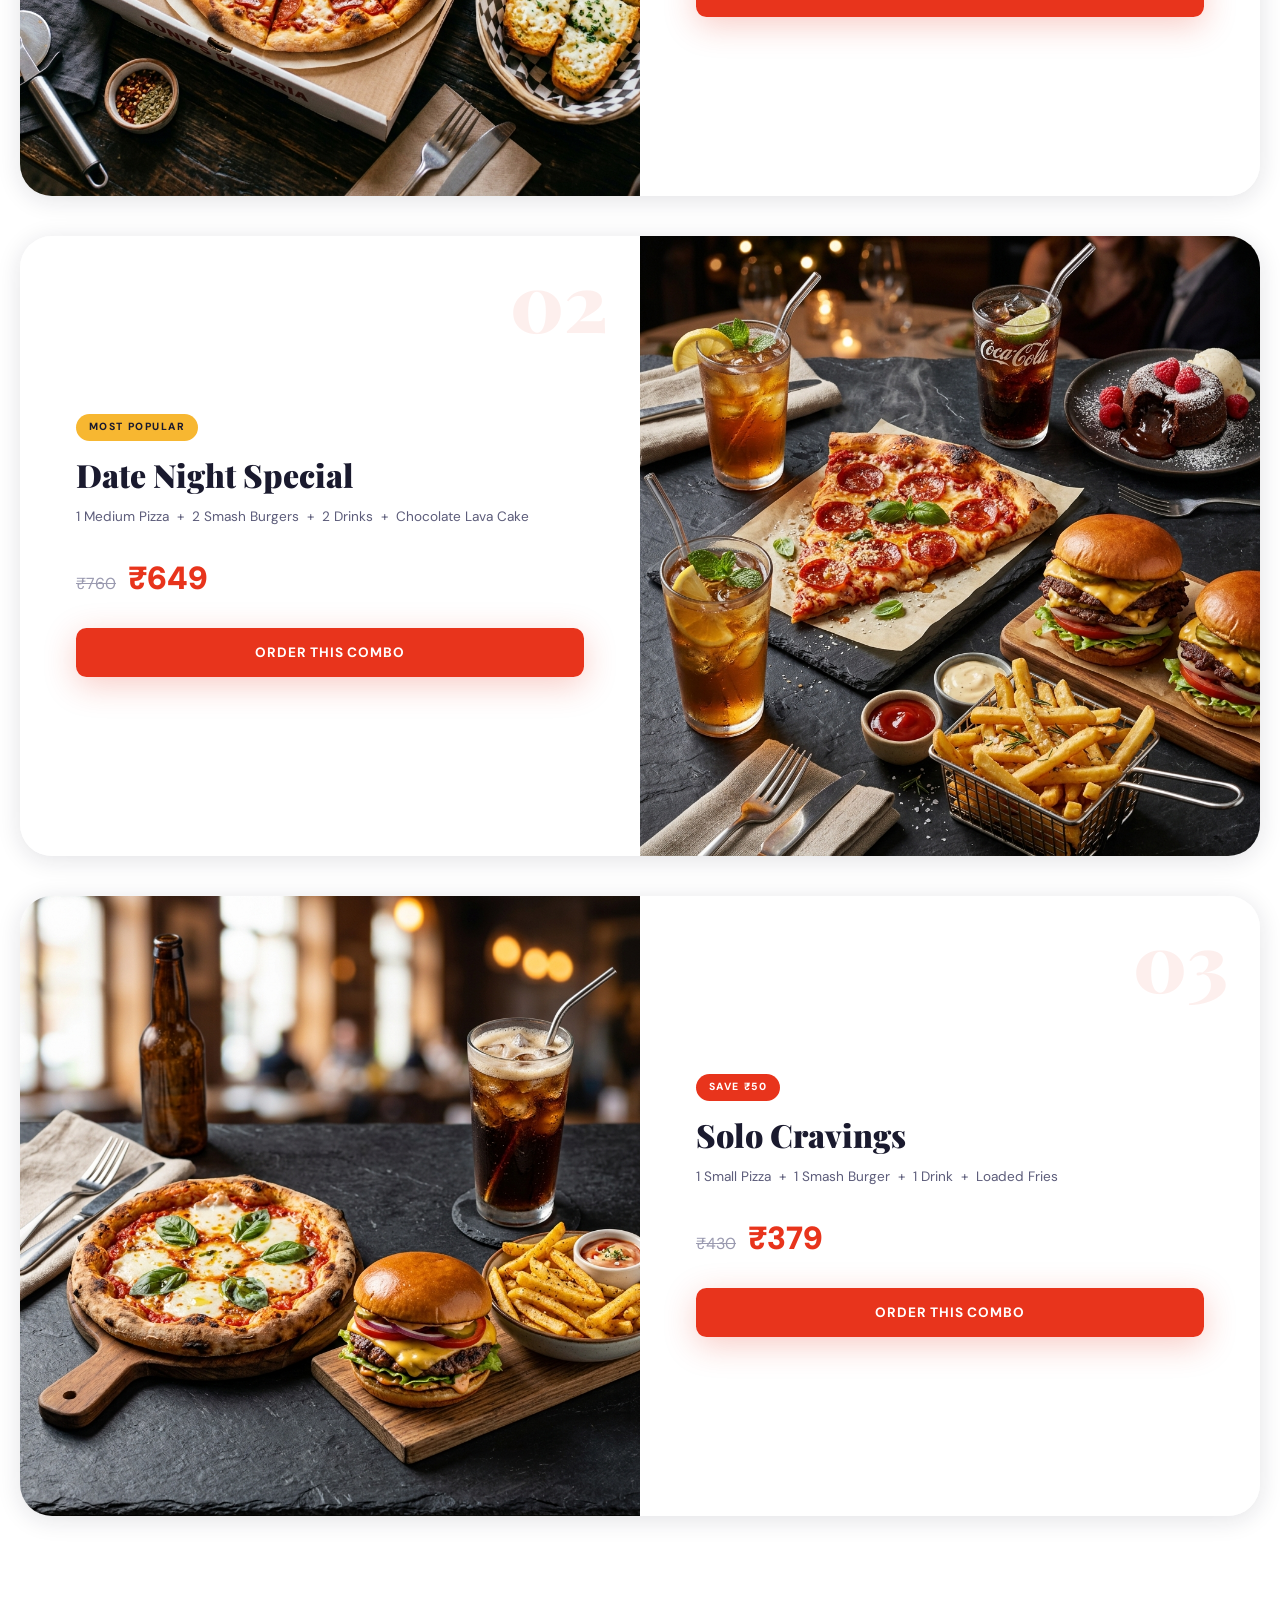
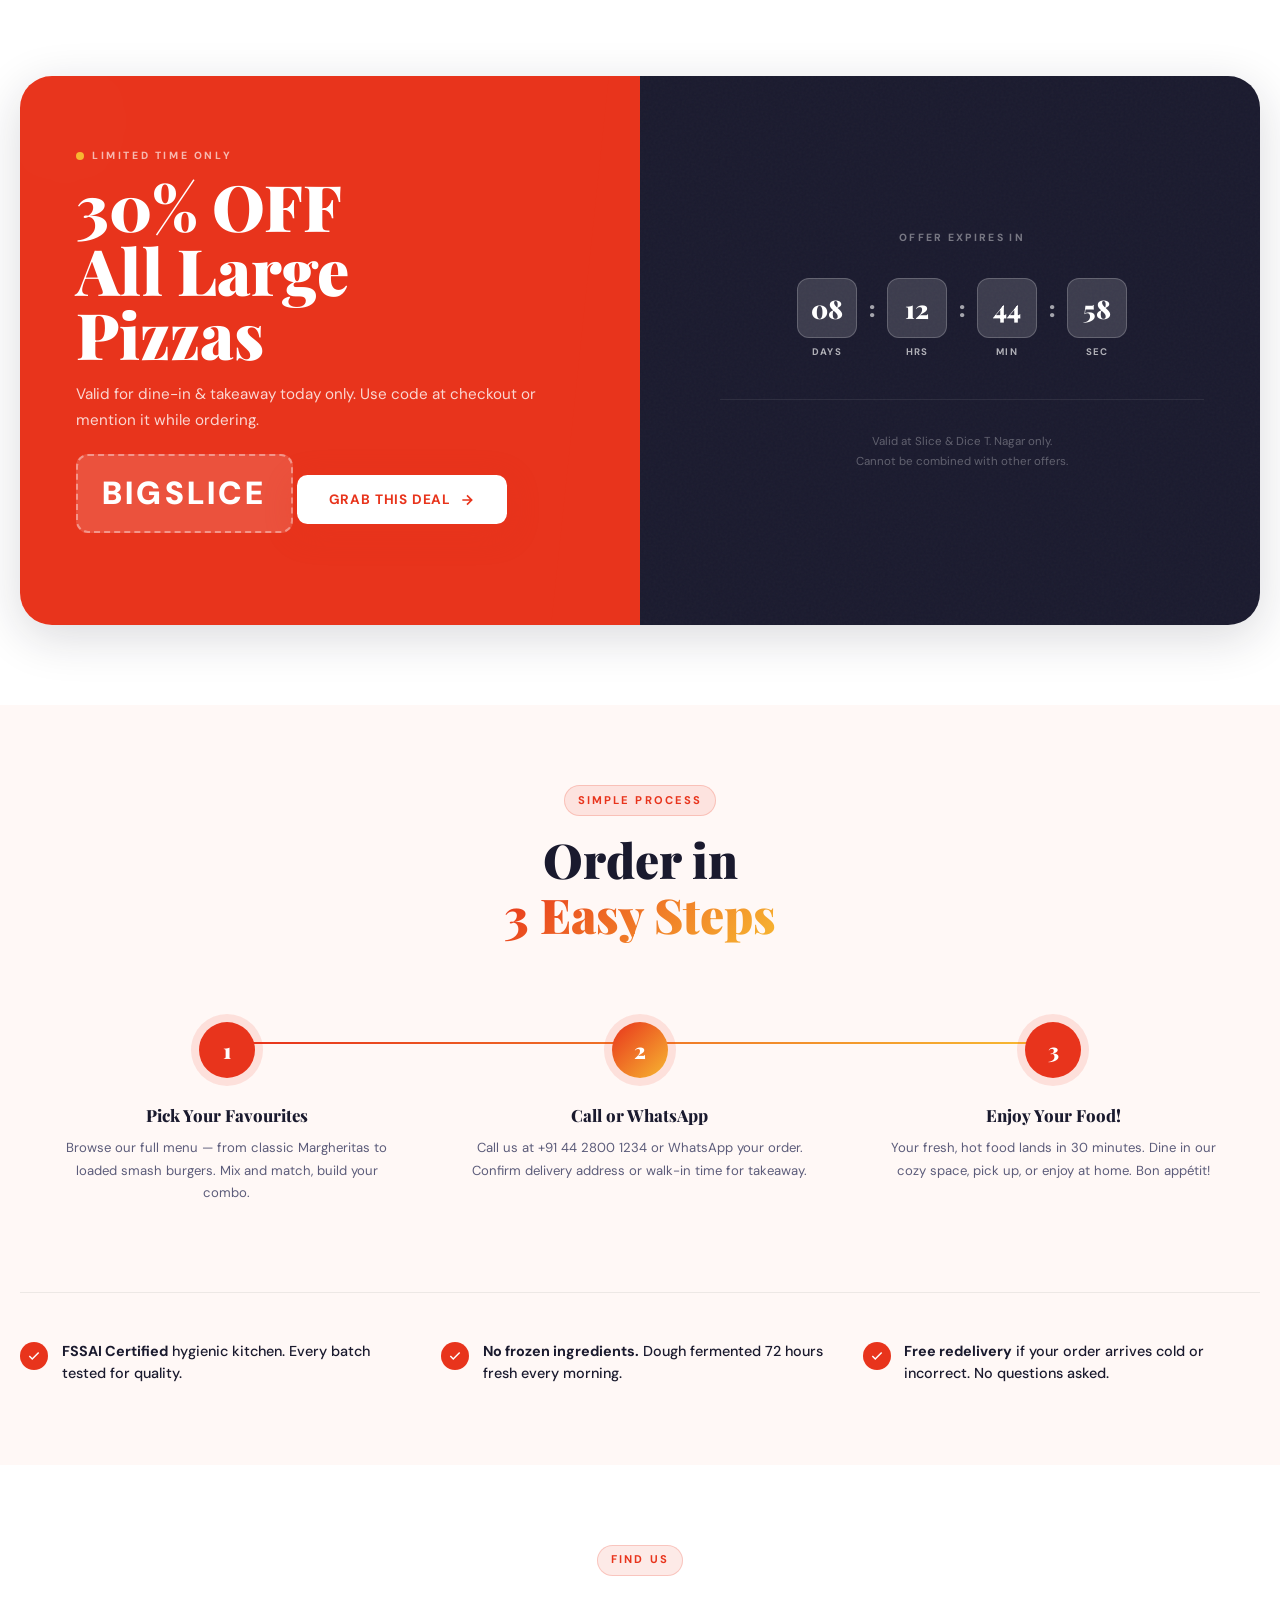
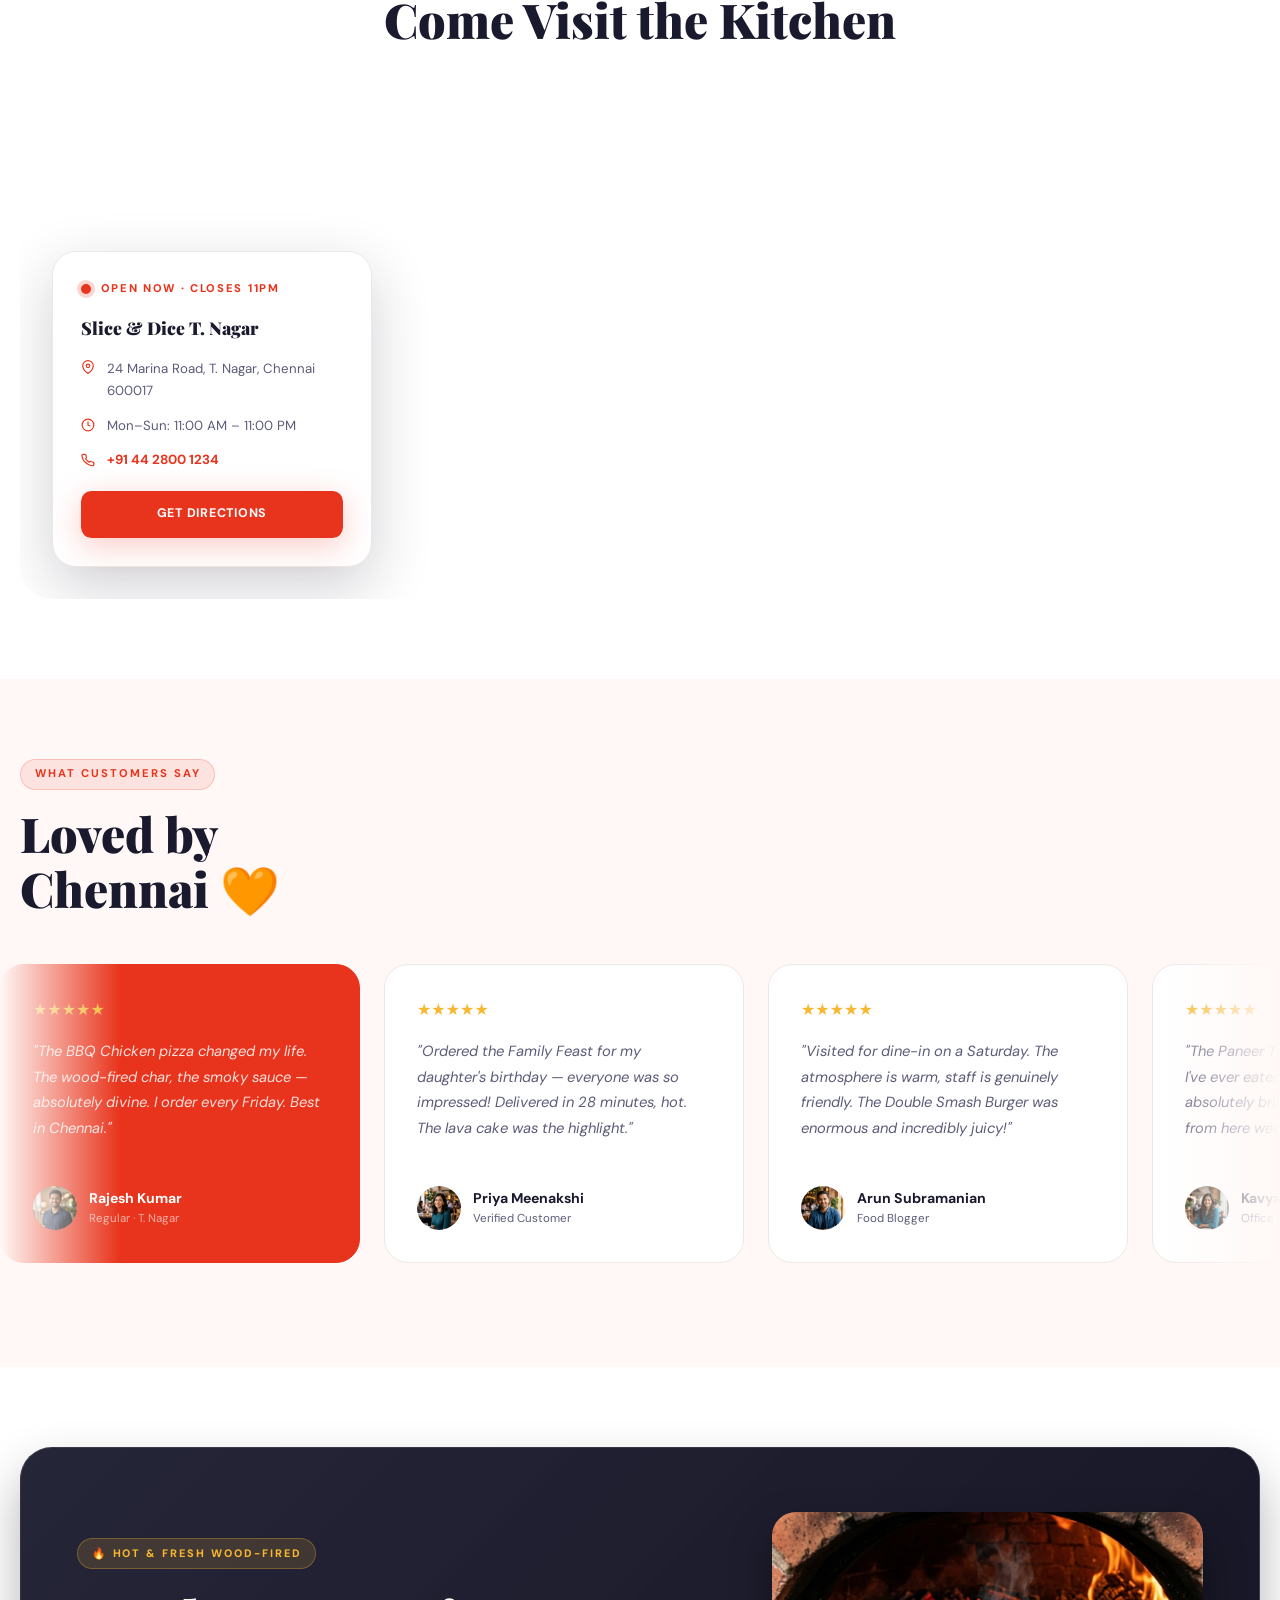
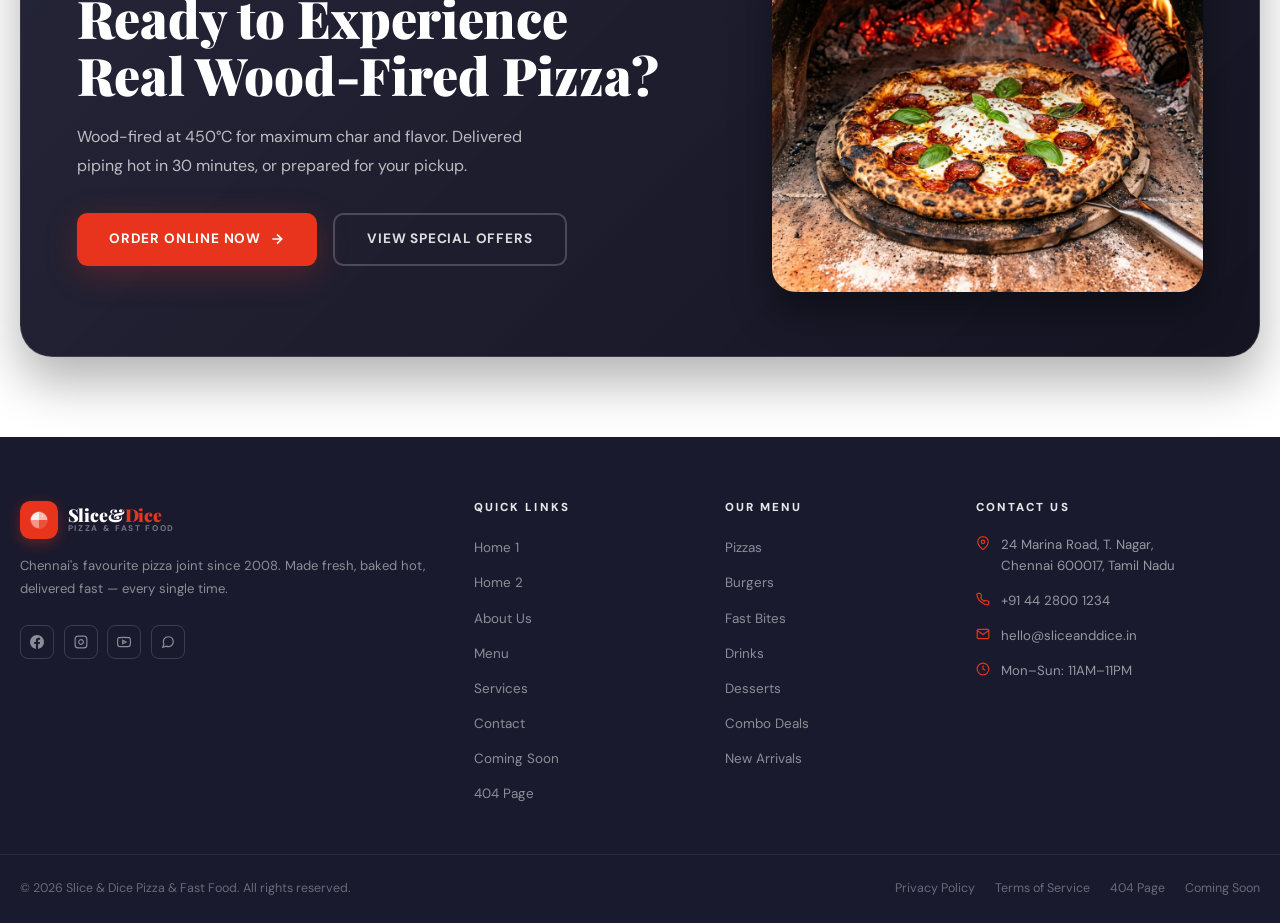
==== commit 9c2366fb: "fix" ====
--- a/index.html
+++ b/index.html
@@ -453,7 +453,7 @@
     </div>
 
     <!-- Secondary row: horizontal cards -->
-    <div style="display:grid;grid-template-columns:repeat(3,1fr);gap:1.25rem;margin-top:1.25rem;" class="stagger-container">
+    <div class="grid-3 menu-horiz-grid stagger-container" style="margin-top:1.25rem;">
       <div class="menu-horiz-card stagger-item">
         <img src="assets/images/menu_veggie_pizza.png" alt="Veggie Pizza" class="menu-horiz-img">
         <div class="menu-horiz-body">
@@ -472,7 +472,7 @@
         <div class="menu-horiz-body">
           <div>
             <div style="font-family:'Playfair Display',serif;font-size:0.95rem;font-weight:800;margin-bottom:0.3rem;">Buffalo Wings (8pc)</div>
-            <div style="font-size:0.75rem;color:var(--text-muted);line-height:1.6;">Crispy wings, buffalo sauce, ranch dip.</div>
+            <div style="font-size:0.75rem;color:var(--text-muted);line-height:1.6;">Crispy wings, buffalo sauce, ranch and white dip.</div>
           </div>
           <div style="display:flex;align-items:center;justify-content:space-between;margin-top:0.85rem;">
             <span style="font-size:1rem;font-weight:900;color:var(--primary);">₹199</span>
@@ -484,7 +484,7 @@
         <img src="assets/images/menu_drinks.png" alt="Signature Coolers" class="menu-horiz-img">
         <div class="menu-horiz-body">
           <div>
-            <div style="font-family:'Playfair Display',serif;font-size:0.95rem;font-weight:800;margin-bottom:0.3rem;">Signature Coolers</div>
+            <div style="font-family:'Playfair Display',serif;font-size:0.95rem;font-weight:800;margin-bottom:0.3rem;">Signature Coolers (1)</div>
             <div style="font-size:0.75rem;color:var(--text-muted);line-height:1.6;">Watermelon Mint, Mango Burst, Lemonade.</div>
           </div>
           <div style="display:flex;align-items:center;justify-content:space-between;margin-top:0.85rem;">
@@ -565,7 +565,7 @@
     <!-- Zigzag combo 2 (reversed) -->
     <div class="zigzag-row reverse reveal">
       <div class="zigzag-img-side">
-        <img src="assets/images/hero_pizza.png" alt="Date Night combo">
+        <img src="assets/images/combo_datenight.png" alt="Date Night combo">
       </div>
       <div class="zigzag-text-side">
         <span class="zigzag-number">02</span>
@@ -583,7 +583,7 @@
     <!-- Zigzag combo 3 -->
     <div class="zigzag-row reveal">
       <div class="zigzag-img-side">
-        <img src="assets/images/menu_burger.png" alt="Solo Cravings combo">
+        <img src="assets/images/combo_solocravings.png" alt="Solo Cravings combo">
       </div>
       <div class="zigzag-text-side">
         <span class="zigzag-number">03</span>
@@ -761,9 +761,9 @@
       <!-- Batch 1 -->
       <div class="h-scroll-card featured-review">
         <div class="stars">★★★★★</div>
-        <p class="testimonial-text">"The BBQ Chicken pizza changed my life. The wood-fired char, the smoky sauce — absolutely divine. I order every Friday. Best in Chennai, no contest."</p>
+        <p class="testimonial-text">"The BBQ Chicken pizza changed my life. The wood-fired char, the smoky sauce — absolutely divine. I order every Friday. Best in Chennai."</p>
         <div class="testimonial-author" style="margin-top:auto;padding-top:1.5rem;">
-          <div class="testimonial-avatar" style="background:rgba(255,255,255,0.2);color:#fff;">RK</div>
+          <img src="assets/images/avatar_rajesh.png" alt="Rajesh Kumar" class="testimonial-avatar-img">
           <div>
             <div class="testimonial-name">Rajesh Kumar</div>
             <div class="testimonial-role">Regular · T. Nagar</div>
@@ -773,9 +773,9 @@
 
       <div class="h-scroll-card">
         <div class="stars">★★★★★</div>
-        <p class="testimonial-text">"Ordered the Family Feast for my daughter's birthday — everyone was so impressed! Delivered in 28 minutes, piping hot. The lava cake was the highlight."</p>
+        <p class="testimonial-text">"Ordered the Family Feast for my daughter's birthday — everyone was so impressed! Delivered in 28 minutes, hot. The lava cake was the highlight."</p>
         <div class="testimonial-author" style="margin-top:auto;padding-top:1.5rem;">
-          <div class="testimonial-avatar" style="background:linear-gradient(135deg,var(--primary),var(--accent));">PM</div>
+          <img src="assets/images/avatar_priya.png" alt="Priya Meenakshi" class="testimonial-avatar-img">
           <div>
             <div class="testimonial-name">Priya Meenakshi</div>
             <div class="testimonial-role">Verified Customer</div>
@@ -787,7 +787,7 @@
         <div class="stars">★★★★★</div>
         <p class="testimonial-text">"Visited for dine-in on a Saturday. The atmosphere is warm, staff is genuinely friendly. The Double Smash Burger was enormous and incredibly juicy!"</p>
         <div class="testimonial-author" style="margin-top:auto;padding-top:1.5rem;">
-          <div class="testimonial-avatar" style="background:linear-gradient(135deg,#7c3aed,#a855f7);">AS</div>
+          <img src="assets/images/avatar_arun.png" alt="Arun Subramanian" class="testimonial-avatar-img">
           <div>
             <div class="testimonial-name">Arun Subramanian</div>
             <div class="testimonial-role">Food Blogger</div>
@@ -799,7 +799,7 @@
         <div class="stars">★★★★★</div>
         <p class="testimonial-text">"The Paneer Tikka pizza is the best thing I've ever eaten. The chaat masala finish is absolutely brilliant. My whole office orders from here weekly!"</p>
         <div class="testimonial-author" style="margin-top:auto;padding-top:1.5rem;">
-          <div class="testimonial-avatar" style="background:linear-gradient(135deg,#16a34a,#22c55e);">KV</div>
+          <img src="assets/images/avatar_kavya.png" alt="Kavya Venkataraman" class="testimonial-avatar-img">
           <div>
             <div class="testimonial-name">Kavya Venkataraman</div>
             <div class="testimonial-role">Office Regular · Nungambakkam</div>
@@ -809,9 +809,9 @@
 
       <div class="h-scroll-card">
         <div class="stars">★★★★☆</div>
-        <p class="testimonial-text">"The buffalo wings are outstanding — crispy, saucy, massive portions. Comes with a generous ranch dip. Service was fast and the staff remembered our usual order!"</p>
+        <p class="testimonial-text">"The buffalo wings are outstanding — crispy, saucy, massive portions. Comes with a ranch dip. Service was fast and the staff remembered our usual order!"</p>
         <div class="testimonial-author" style="margin-top:auto;padding-top:1.5rem;">
-          <div class="testimonial-avatar" style="background:linear-gradient(135deg,#ea580c,#f97316);">MR</div>
+          <img src="assets/images/avatar_mohan.png" alt="Mohan Rajan" class="testimonial-avatar-img">
           <div>
             <div class="testimonial-name">Mohan Rajan</div>
             <div class="testimonial-role">Sports Fan · Vadapalani</div>
@@ -824,7 +824,7 @@
         <div class="stars">★★★★★</div>
         <p class="testimonial-text">"The BBQ Chicken pizza changed my life. The wood-fired char, the smoky sauce — absolutely divine. I order every Friday. Best in Chennai, no contest."</p>
         <div class="testimonial-author" style="margin-top:auto;padding-top:1.5rem;">
-          <div class="testimonial-avatar" style="background:rgba(255,255,255,0.2);color:#fff;">RK</div>
+          <img src="assets/images/avatar_rajesh.png" alt="Rajesh Kumar" class="testimonial-avatar-img">
           <div>
             <div class="testimonial-name">Rajesh Kumar</div>
             <div class="testimonial-role">Regular · T. Nagar</div>
@@ -836,7 +836,7 @@
         <div class="stars">★★★★★</div>
         <p class="testimonial-text">"Ordered the Family Feast for my daughter's birthday — everyone was so impressed! Delivered in 28 minutes, piping hot. The lava cake was the highlight."</p>
         <div class="testimonial-author" style="margin-top:auto;padding-top:1.5rem;">
-          <div class="testimonial-avatar" style="background:linear-gradient(135deg,var(--primary),var(--accent));">PM</div>
+          <img src="assets/images/avatar_priya.png" alt="Priya Meenakshi" class="testimonial-avatar-img">
           <div>
             <div class="testimonial-name">Priya Meenakshi</div>
             <div class="testimonial-role">Verified Customer</div>
@@ -848,7 +848,7 @@
         <div class="stars">★★★★★</div>
         <p class="testimonial-text">"Visited for dine-in on a Saturday. The atmosphere is warm, staff is genuinely friendly. The Double Smash Burger was enormous and incredibly juicy!"</p>
         <div class="testimonial-author" style="margin-top:auto;padding-top:1.5rem;">
-          <div class="testimonial-avatar" style="background:linear-gradient(135deg,#7c3aed,#a855f7);">AS</div>
+          <img src="assets/images/avatar_arun.png" alt="Arun Subramanian" class="testimonial-avatar-img">
           <div>
             <div class="testimonial-name">Arun Subramanian</div>
             <div class="testimonial-role">Food Blogger</div>
@@ -860,7 +860,7 @@
         <div class="stars">★★★★★</div>
         <p class="testimonial-text">"The Paneer Tikka pizza is the best thing I've ever eaten. The chaat masala finish is absolutely brilliant. My whole office orders from here weekly!"</p>
         <div class="testimonial-author" style="margin-top:auto;padding-top:1.5rem;">
-          <div class="testimonial-avatar" style="background:linear-gradient(135deg,#16a34a,#22c55e);">KV</div>
+          <img src="assets/images/avatar_kavya.png" alt="Kavya Venkataraman" class="testimonial-avatar-img">
           <div>
             <div class="testimonial-name">Kavya Venkataraman</div>
             <div class="testimonial-role">Office Regular · Nungambakkam</div>
@@ -872,7 +872,7 @@
         <div class="stars">★★★★☆</div>
         <p class="testimonial-text">"The buffalo wings are outstanding — crispy, saucy, massive portions. Comes with a generous ranch dip. Service was fast and the staff remembered our usual order!"</p>
         <div class="testimonial-author" style="margin-top:auto;padding-top:1.5rem;">
-          <div class="testimonial-avatar" style="background:linear-gradient(135deg,#ea580c,#f97316);">MR</div>
+          <img src="assets/images/avatar_mohan.png" alt="Mohan Rajan" class="testimonial-avatar-img">
           <div>
             <div class="testimonial-name">Mohan Rajan</div>
             <div class="testimonial-role">Sports Fan · Vadapalani</div>
@@ -908,7 +908,7 @@
         </div>
       </div>
       <div>
-        <img src="assets/images/hero_pizza.png" alt="Wood Fired Pizza" class="cta-home1-img">
+        <img src="assets/images/cta_pizza.png" alt="Wood Fired Pizza" class="cta-home1-img">
       </div>
     </div>
   </div>
--- a/style.css
+++ b/style.css
@@ -1088,8 +1088,49 @@
 /* ─── RESPONSIVE ─── */
 @media (max-width: 1024px) {
   .footer-grid { grid-template-columns: 1fr 1fr; gap: 2rem; }
-  .grid-3 { grid-template-columns: repeat(2, 1fr); }
-  .grid-4 { grid-template-columns: repeat(2, 1fr); }
+  .grid-3, .grid-auto-3, .menu-horiz-grid { grid-template-columns: repeat(2, 1fr) !important; }
+  .grid-4, .grid-auto-4 { grid-template-columns: repeat(2, 1fr) !important; }
+  
+  /* Full width single odd card on bottom row of 2-column tablet grid */
+  .grid-3 > :last-child:nth-child(odd),
+  .menu-horiz-grid > :last-child:nth-child(odd) {
+    grid-column: 1 / -1;
+    width: 100%;
+  }
+
+  .menu-horiz-grid > :last-child:nth-child(odd) .menu-horiz-body {
+    display: flex;
+    flex-direction: row;
+    align-items: center;
+    justify-content: space-between;
+    gap: 1.5rem;
+    padding: 1.25rem 2rem;
+  }
+
+  .menu-horiz-grid > :last-child:nth-child(odd) .menu-horiz-body > div:last-child {
+    margin-top: 0 !important;
+    flex-direction: column;
+    align-items: flex-end;
+    gap: 0.35rem;
+    flex-shrink: 0;
+  }
+
+  .usp-strip {
+    display: flex !important;
+    flex-direction: column !important;
+    align-items: flex-start !important;
+    max-width: 580px;
+    margin: 0 auto;
+    gap: 1.25rem !important;
+  }
+  .usp-strip .check-item {
+    display: flex !important;
+    align-items: flex-start !important;
+    justify-content: flex-start !important;
+    text-align: left !important;
+    width: 100%;
+    margin: 0;
+  }
 }
 
 @media (max-width: 768px) {
@@ -1098,7 +1139,6 @@
   .nav-hamburger { display: flex; }
   .section { padding: 3.5rem 0; }
   .section-title { font-size: clamp(1.75rem, 6vw, 2.25rem); }
-  .grid-2, .grid-3, .grid-4, .grid-auto-3, .grid-auto-4, .usp-strip { grid-template-columns: 1fr !important; gap: 1.25rem !important; }
   .footer-grid { grid-template-columns: 1fr; gap: 2rem; }
   .footer-bottom { flex-direction: column; text-align: center; }
   .hero-inner { flex-direction: column; text-align: center; }
@@ -1126,6 +1166,15 @@
   }
 }
 
+@media (max-width: 576px) {
+  .grid-2, .grid-3, .grid-4, .grid-auto-3, .grid-auto-4, .menu-horiz-grid { grid-template-columns: 1fr !important; gap: 1.25rem !important; }
+  .grid-3 > :last-child:nth-child(odd),
+  .menu-horiz-grid > :last-child:nth-child(odd) {
+    grid-column: auto;
+    max-width: 100%;
+  }
+}
+
 @media (max-width: 480px) {
   .nav-logo-sub { display: none; }
   .nav-actions { gap: 0.35rem; }
@@ -1516,6 +1565,12 @@
   flex-direction: column;
   justify-content: space-between;
   transition: box-shadow var(--transition), transform var(--transition), border-color var(--transition);
+}
+.testimonial-avatar-img {
+  width: 44px; height: 44px;
+  border-radius: 50%;
+  object-fit: cover;
+  flex-shrink: 0;
 }
 .dark .h-scroll-card { background: var(--bg-dark-card); border-color: var(--border-dk); }
 .h-scroll-card:hover { box-shadow: var(--shadow-red); border-color: rgba(232,52,28,0.3); transform: translateY(-4px); }
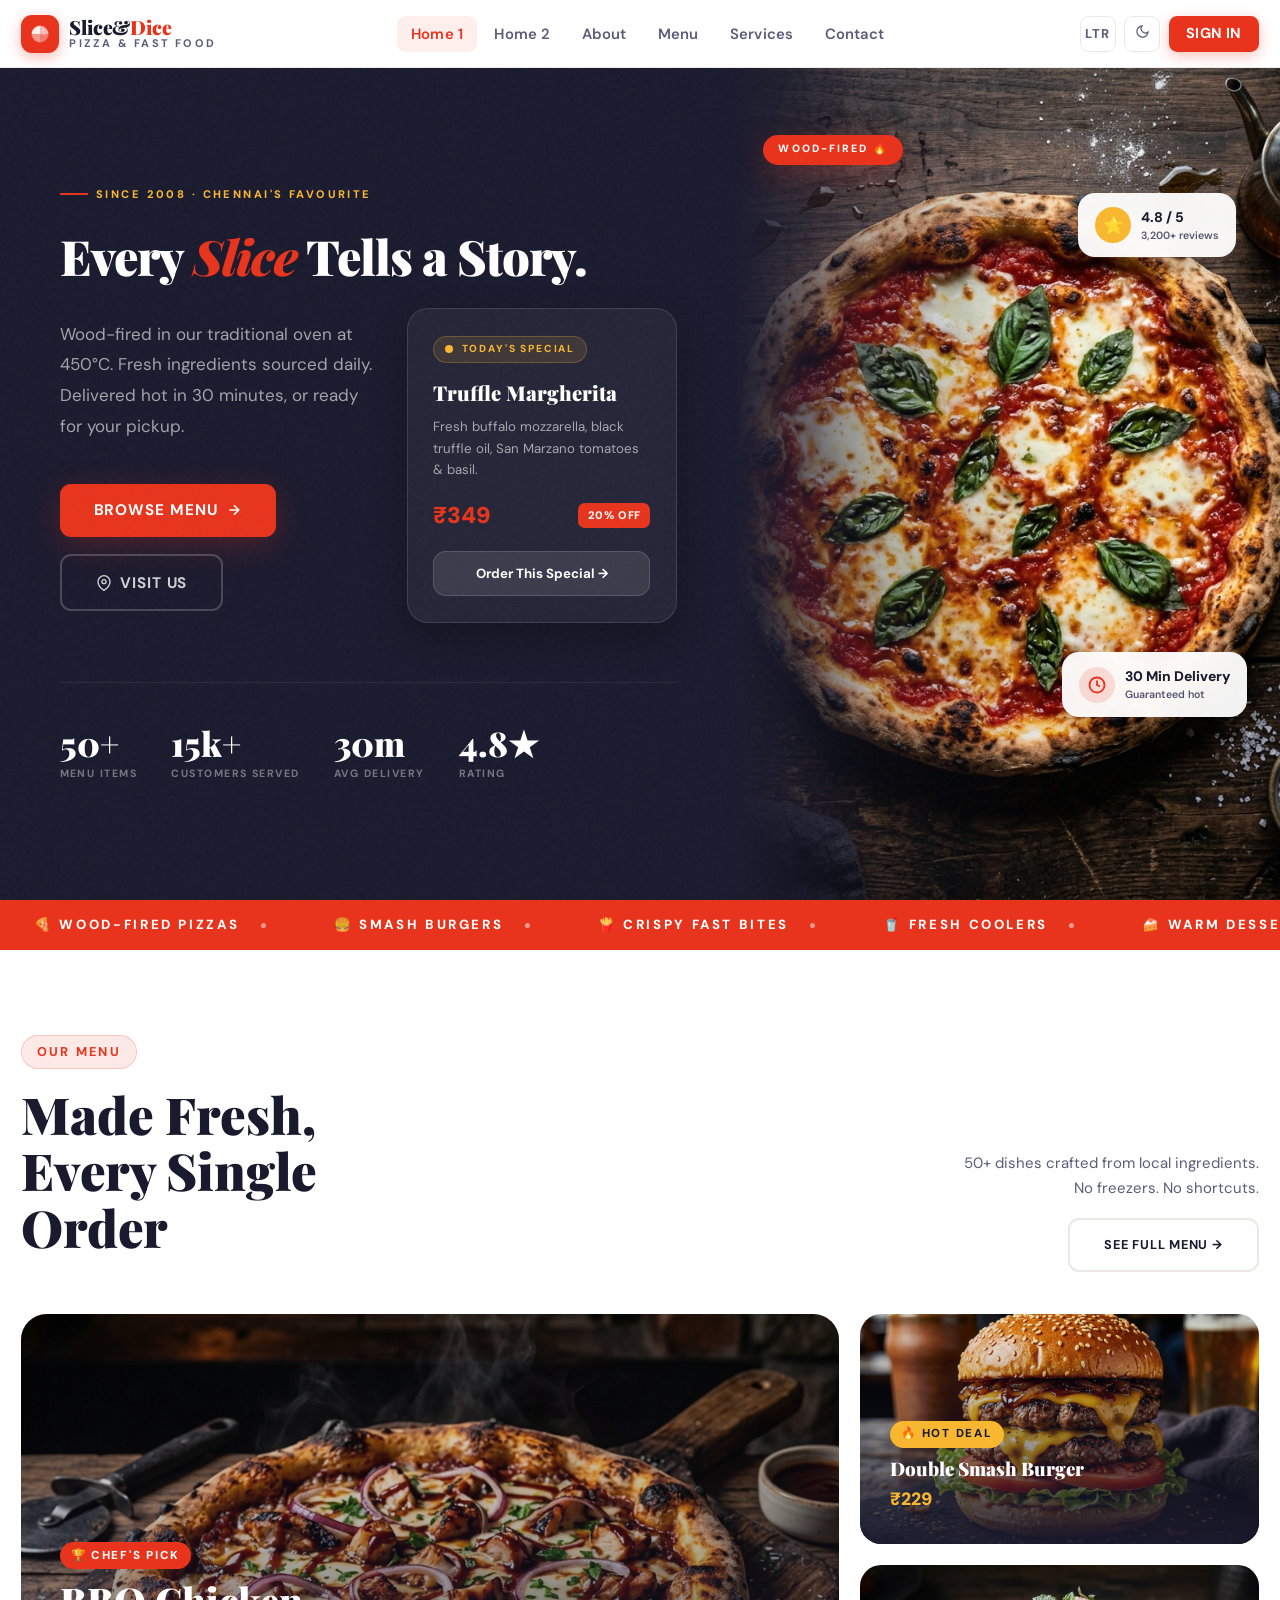
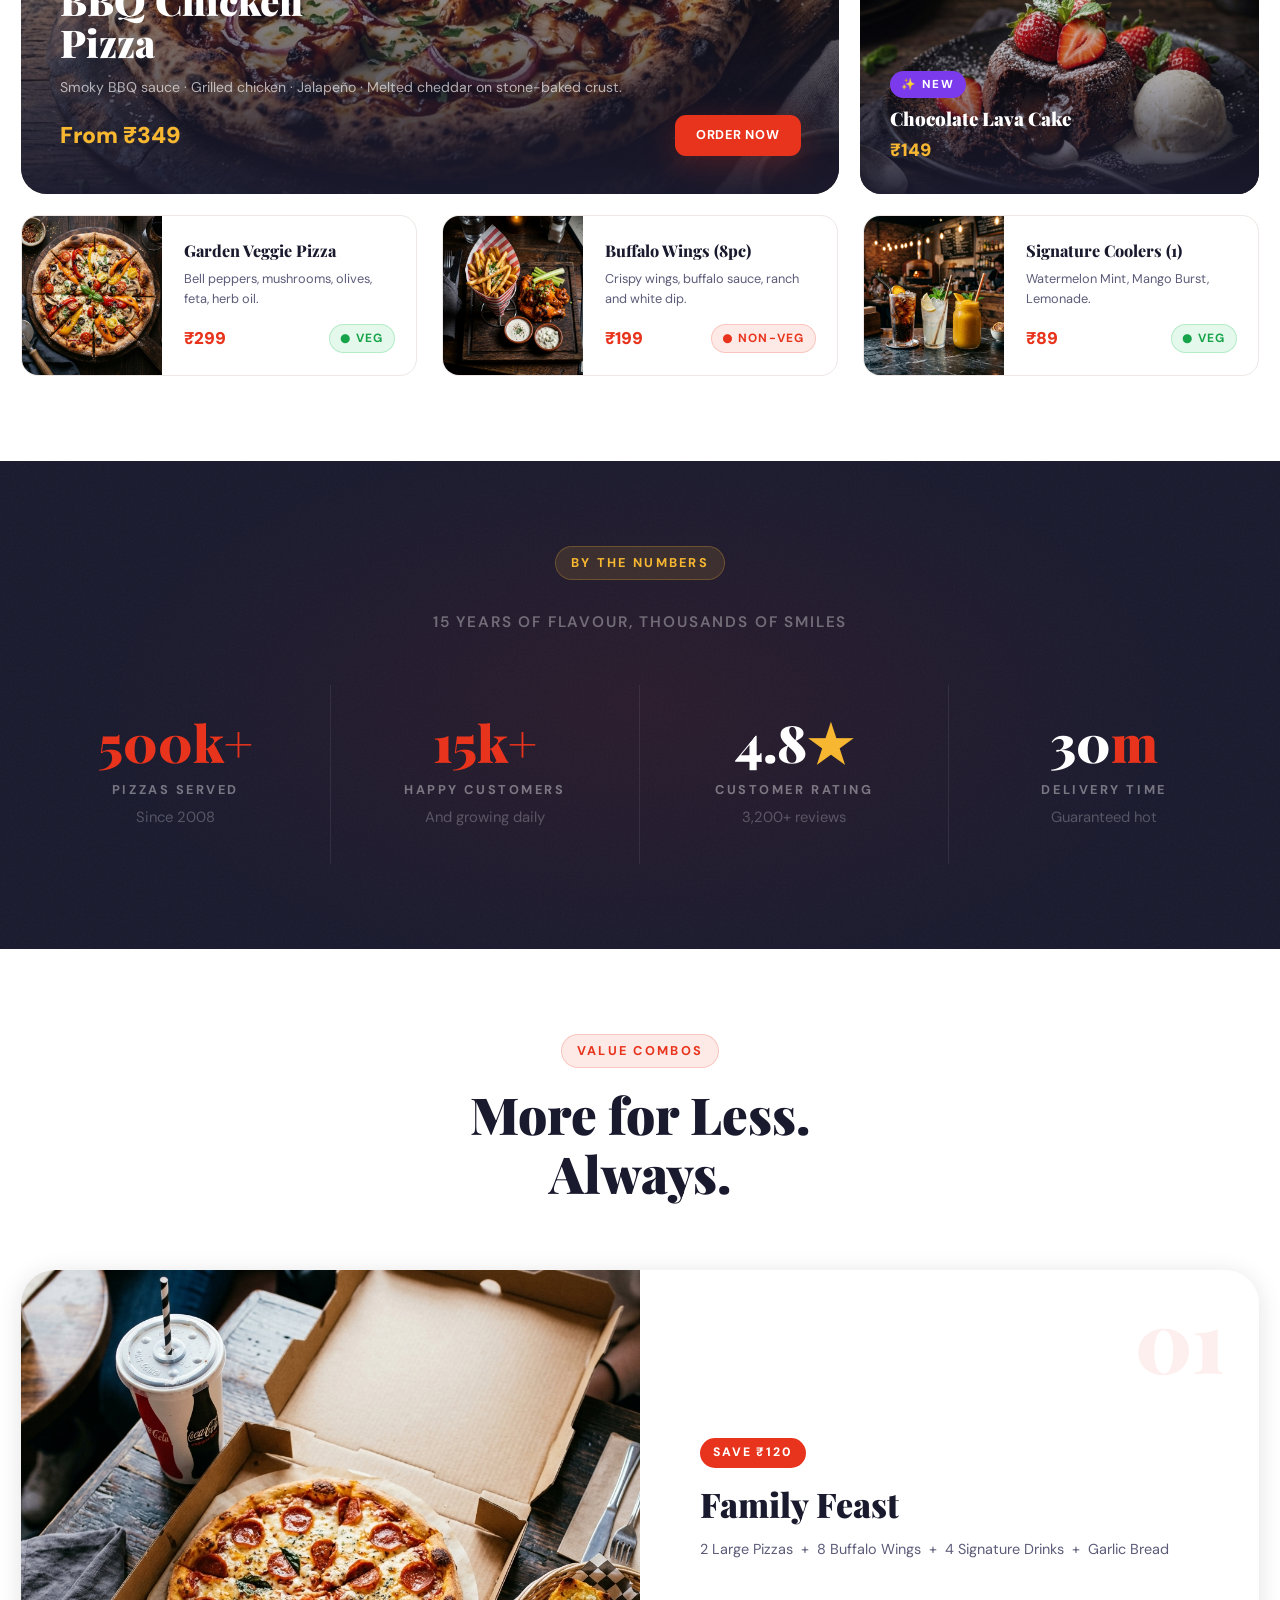
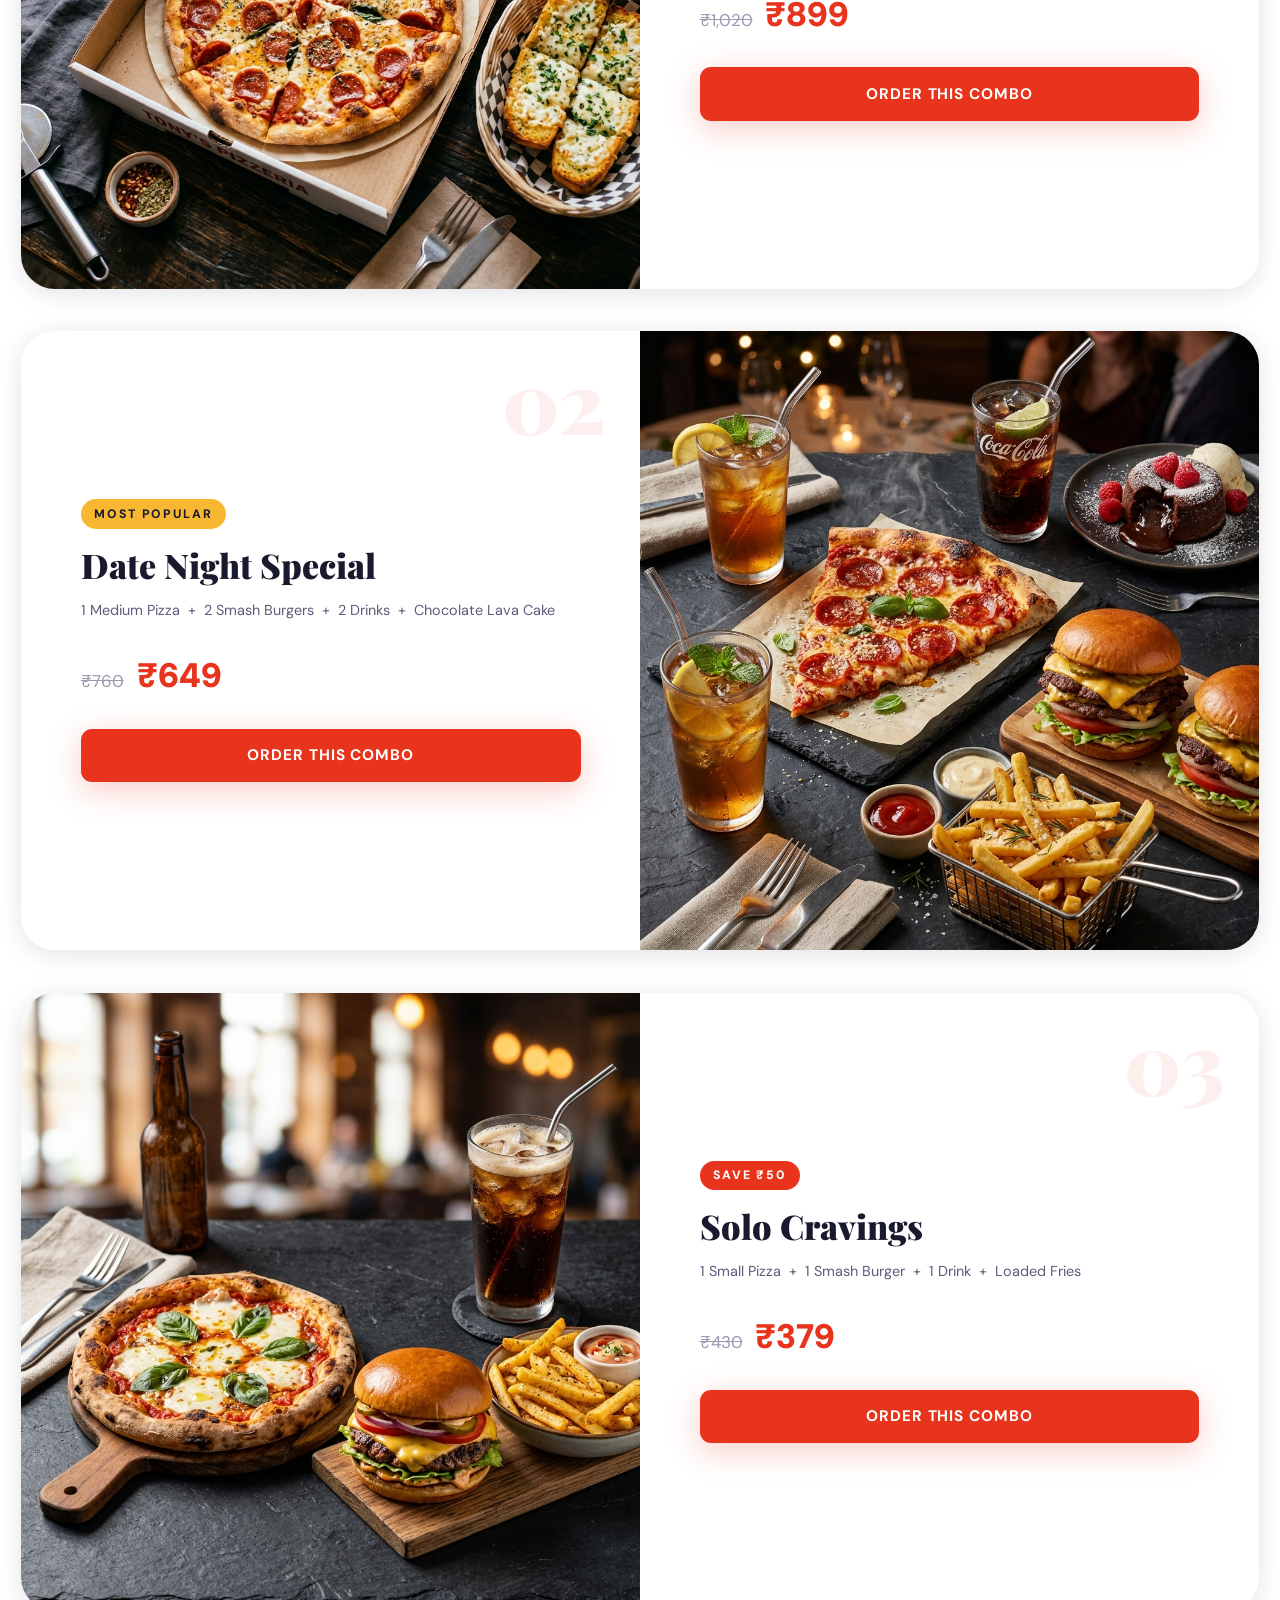
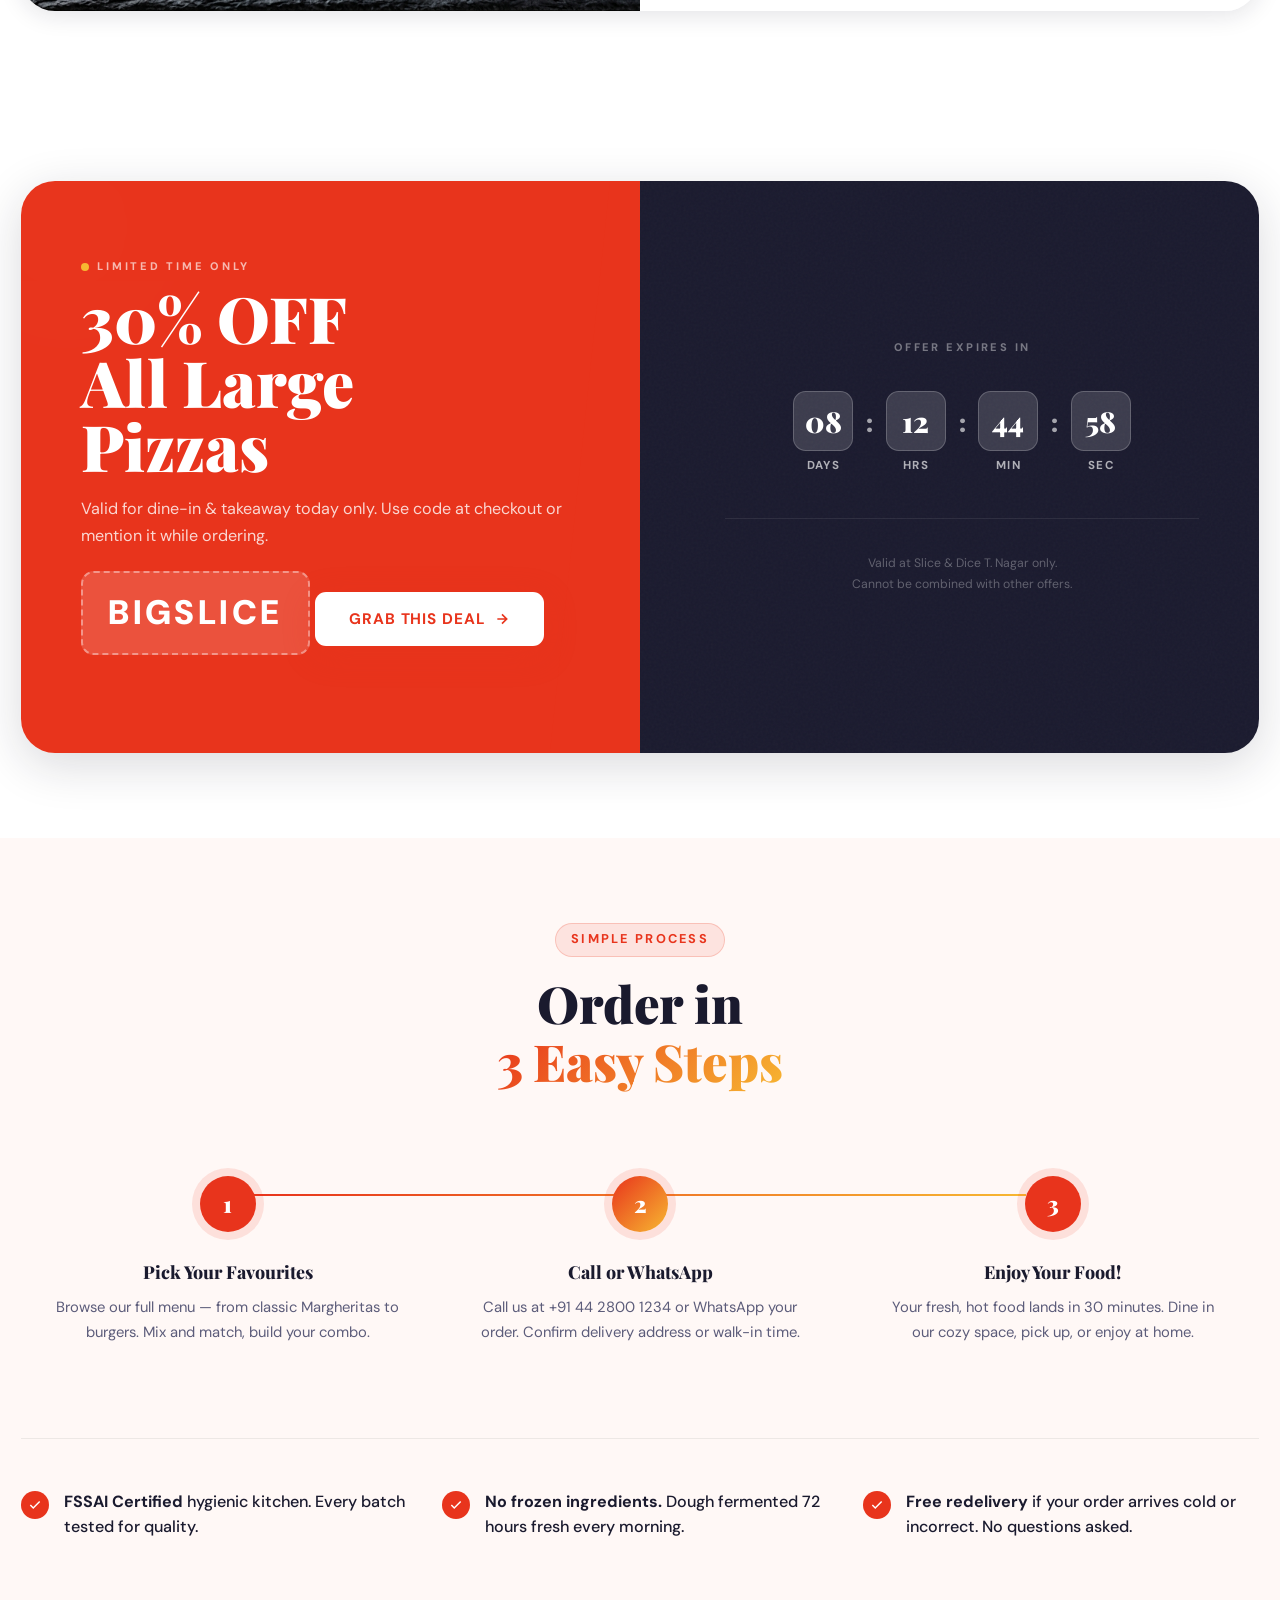
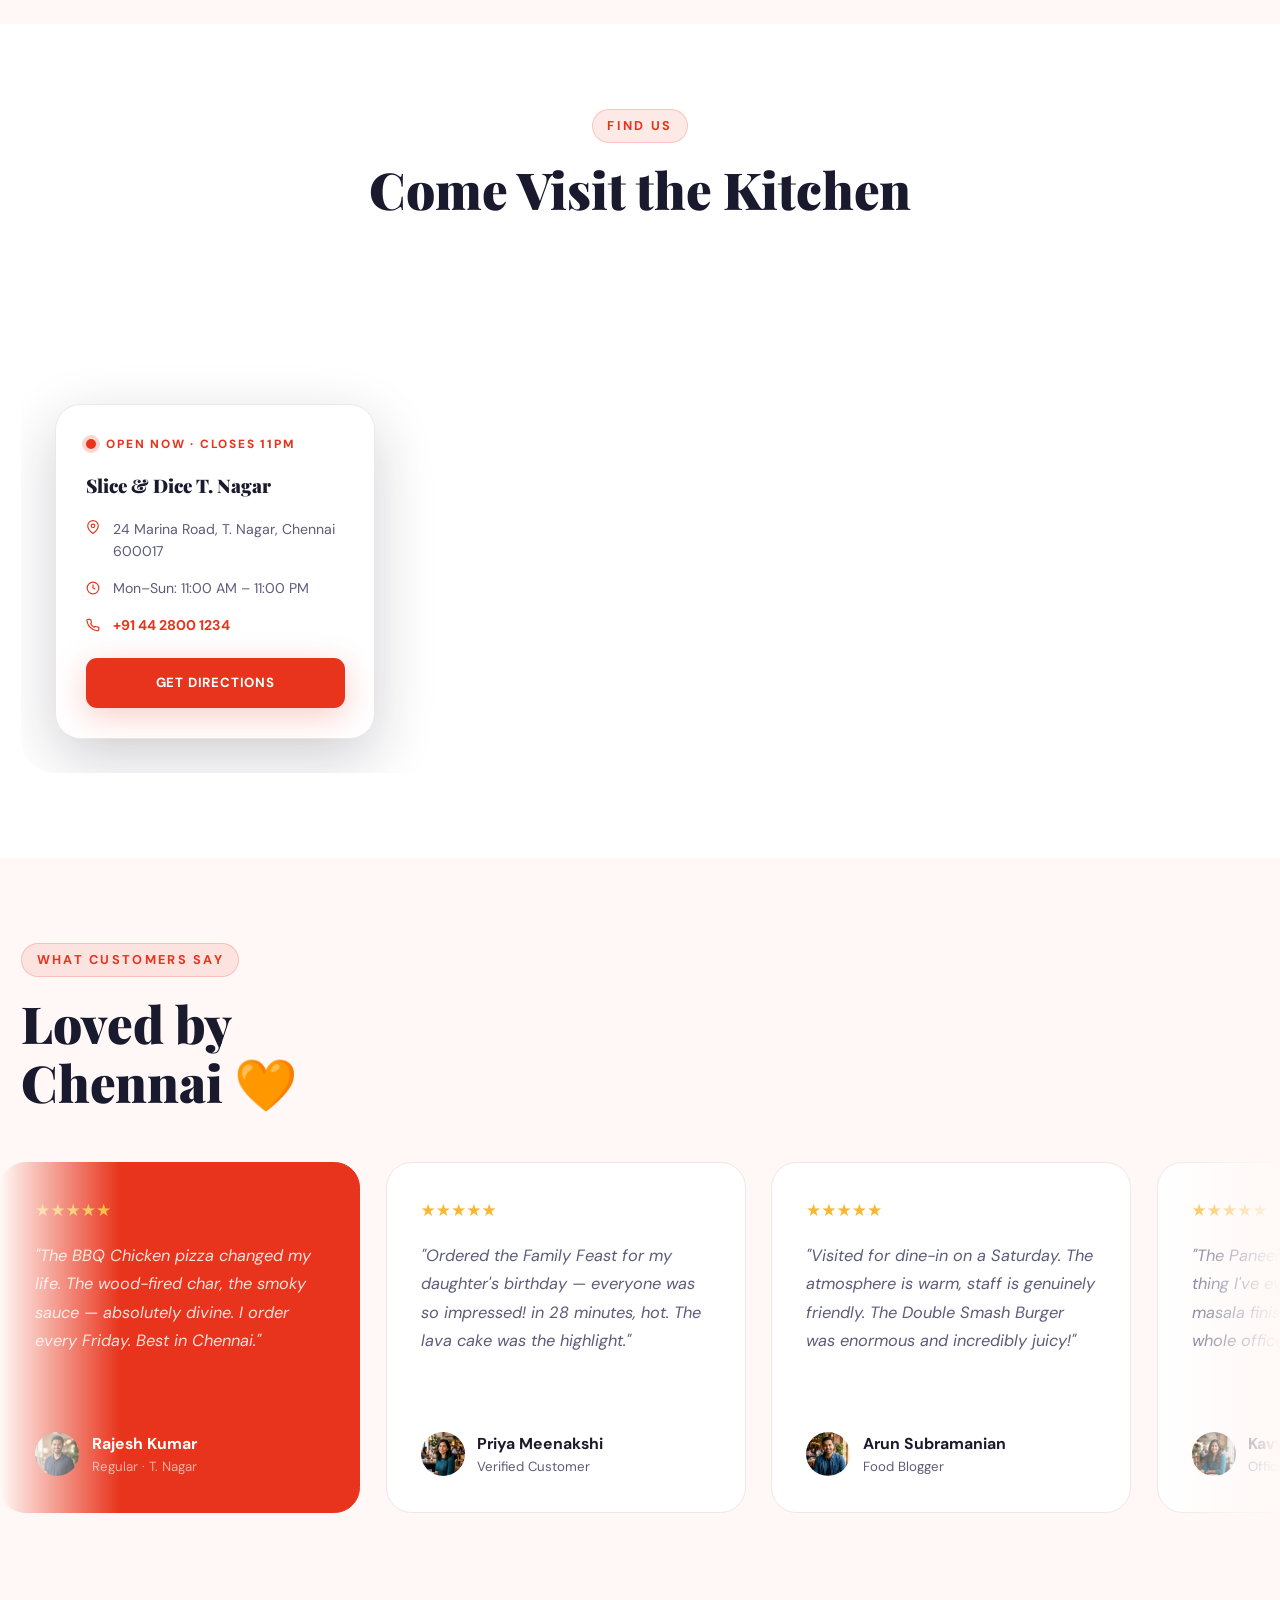
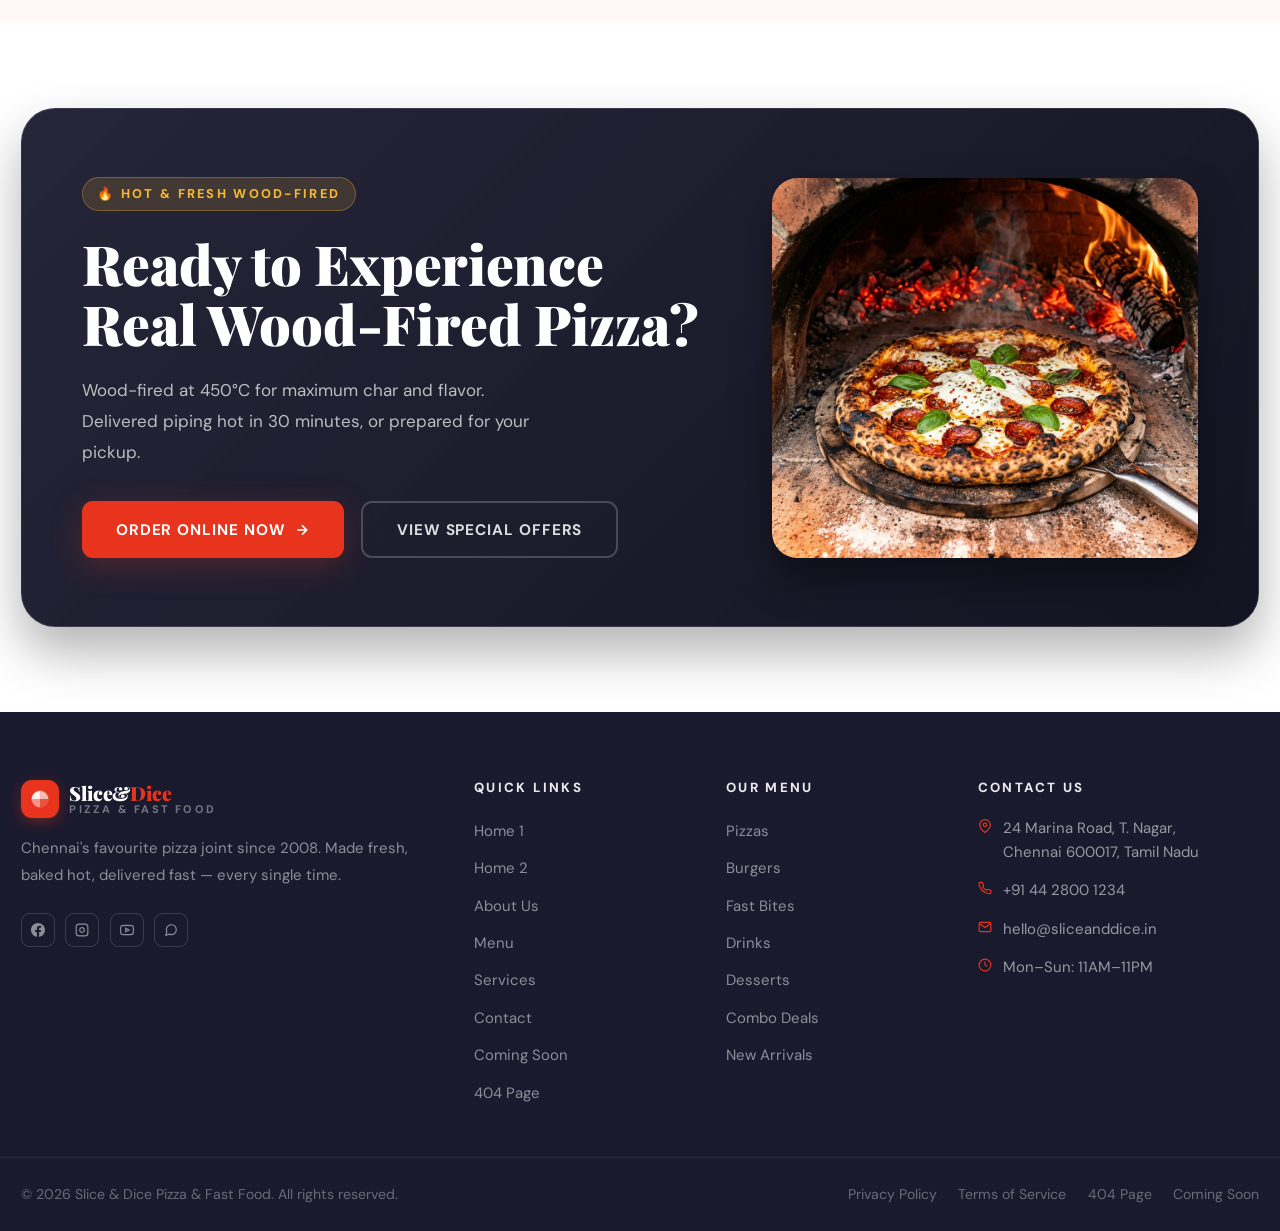
==== commit f343d3b9: "fix" ====
--- a/index.html
+++ b/index.html
@@ -660,21 +660,21 @@
           <div class="step-num-wrap" id="step-1-num">1</div>
         </div>
         <div class="step-title">Pick Your Favourites</div>
-        <p class="step-desc">Browse our full menu — from classic Margheritas to loaded smash burgers. Mix and match, build your combo.</p>
+        <p class="step-desc">Browse our full menu — from classic Margheritas to burgers. Mix and match, build your combo.</p>
       </div>
       <div class="step-item reveal">
         <div style="position:relative;width:fit-content;margin:0 auto 1.5rem;">
           <div class="step-num-wrap" id="step-2-num" style="background:linear-gradient(135deg,var(--primary),var(--accent));">2</div>
         </div>
         <div class="step-title">Call or WhatsApp</div>
-        <p class="step-desc">Call us at +91 44 2800 1234 or WhatsApp your order. Confirm delivery address or walk-in time for takeaway.</p>
+        <p class="step-desc">Call us at +91 44 2800 1234 or WhatsApp your order. Confirm delivery address or walk-in time.</p>
       </div>
       <div class="step-item reveal">
         <div style="position:relative;width:fit-content;margin:0 auto 1.5rem;">
           <div class="step-num-wrap" id="step-3-num">3</div>
         </div>
         <div class="step-title">Enjoy Your Food!</div>
-        <p class="step-desc">Your fresh, hot food lands in 30 minutes. Dine in our cozy space, pick up, or enjoy at home. Bon appétit!</p>
+        <p class="step-desc">Your fresh, hot food lands in 30 minutes. Dine in our cozy space, pick up, or enjoy at home.</p>
       </div>
     </div>
 
@@ -773,7 +773,7 @@
 
       <div class="h-scroll-card">
         <div class="stars">★★★★★</div>
-        <p class="testimonial-text">"Ordered the Family Feast for my daughter's birthday — everyone was so impressed! Delivered in 28 minutes, hot. The lava cake was the highlight."</p>
+        <p class="testimonial-text">"Ordered the Family Feast for my daughter's birthday — everyone was so impressed! in 28 minutes, hot. The lava cake was the highlight."</p>
         <div class="testimonial-author" style="margin-top:auto;padding-top:1.5rem;">
           <img src="assets/images/avatar_priya.png" alt="Priya Meenakshi" class="testimonial-avatar-img">
           <div>
@@ -809,7 +809,7 @@
 
       <div class="h-scroll-card">
         <div class="stars">★★★★☆</div>
-        <p class="testimonial-text">"The buffalo wings are outstanding — crispy, saucy, massive portions. Comes with a ranch dip. Service was fast and the staff remembered our usual order!"</p>
+        <p class="testimonial-text">"The buffalo wings are outstanding — crispy, saucy, spicy, massive portions. Comes with a white ranch dip. the staff remembered our usual order!"</p>
         <div class="testimonial-author" style="margin-top:auto;padding-top:1.5rem;">
           <img src="assets/images/avatar_mohan.png" alt="Mohan Rajan" class="testimonial-avatar-img">
           <div>
@@ -822,7 +822,7 @@
       <!-- Batch 2 (Duplicated for Infinite Seamless Loop) -->
       <div class="h-scroll-card featured-review">
         <div class="stars">★★★★★</div>
-        <p class="testimonial-text">"The BBQ Chicken pizza changed my life. The wood-fired char, the smoky sauce — absolutely divine. I order every Friday. Best in Chennai, no contest."</p>
+        <p class="testimonial-text">"The BBQ Chicken pizza changed my life. The wood-fired char, the smoky sauce — absolutely divine. I order every Friday. Best in Chennai."</p>
         <div class="testimonial-author" style="margin-top:auto;padding-top:1.5rem;">
           <img src="assets/images/avatar_rajesh.png" alt="Rajesh Kumar" class="testimonial-avatar-img">
           <div>
@@ -834,7 +834,7 @@
 
       <div class="h-scroll-card">
         <div class="stars">★★★★★</div>
-        <p class="testimonial-text">"Ordered the Family Feast for my daughter's birthday — everyone was so impressed! Delivered in 28 minutes, piping hot. The lava cake was the highlight."</p>
+        <p class="testimonial-text">"Ordered the Family Feast for my daughter's birthday — everyone was so impressed! in 28 minutes, hot. The lava cake was the highlight."</p>
         <div class="testimonial-author" style="margin-top:auto;padding-top:1.5rem;">
           <img src="assets/images/avatar_priya.png" alt="Priya Meenakshi" class="testimonial-avatar-img">
           <div>
--- a/style.css
+++ b/style.css
@@ -55,7 +55,7 @@
 /* ─── RESET & BASE ─── */
 *, *::before, *::after { box-sizing: border-box; margin: 0; padding: 0; }
 
-html { scroll-behavior: smooth; font-size: 16px; height: 100%; }
+html { scroll-behavior: smooth; font-size: 17px; height: 100%; }
 
 body {
   font-family: 'DM Sans', system-ui, sans-serif;
@@ -116,7 +116,7 @@
   display: inline-flex;
   align-items: center;
   gap: 0.5rem;
-  font-size: 0.7rem;
+  font-size: 0.75rem;
   font-weight: 700;
   letter-spacing: 0.18em;
   text-transform: uppercase;
@@ -142,7 +142,7 @@
 }
 
 .section-sub {
-  font-size: 1rem;
+  font-size: 1.05rem;
   color: var(--text-muted);
   max-width: 600px;
   line-height: 1.75;
@@ -224,13 +224,13 @@
 .nav-logo-text { display: flex; flex-direction: column; line-height: 1; }
 .nav-logo-name {
   font-family: 'Playfair Display', serif;
-  font-weight: 900; font-size: 1.1rem;
+  font-weight: 900; font-size: 1.15rem;
   color: var(--secondary); letter-spacing: -0.01em;
 }
 .dark .nav-logo-name { color: #fff; }
 .nav-logo-name span { color: var(--primary); }
 .nav-logo-sub {
-  font-size: 0.52rem; font-weight: 700;
+  font-size: 0.65rem; font-weight: 700;
   letter-spacing: 0.2em; text-transform: uppercase;
   color: var(--text-muted); margin-top: 1px;
   font-family: 'DM Sans', sans-serif;
@@ -242,7 +242,7 @@
   margin: 0; padding: 0; flex: 1; justify-content: center;
 }
 .nav-links a {
-  font-size: 0.8rem; font-weight: 600; letter-spacing: 0.01em;
+  font-size: 0.875rem; font-weight: 600; letter-spacing: 0.01em;
   color: var(--text-muted); text-decoration: none;
   padding: 0.45rem 0.85rem; border-radius: 0.5rem;
   transition: color var(--transition), background var(--transition);
@@ -270,7 +270,7 @@
   background: transparent;
   color: var(--text-muted);
   cursor: pointer;
-  font-size: 0.65rem; font-weight: 800; letter-spacing: 0.08em;
+  font-size: 0.75rem; font-weight: 800; letter-spacing: 0.08em;
   font-family: 'DM Sans', sans-serif;
   transition: color var(--transition), border-color var(--transition), background var(--transition);
 }
@@ -283,7 +283,7 @@
   display: inline-flex; align-items: center; justify-content: center;
   height: 36px; padding: 0 1rem;
   background: var(--primary); color: #fff;
-  border-radius: 0.5rem; font-size: 0.78rem; font-weight: 700;
+  border-radius: 0.5rem; font-size: 0.85rem; font-weight: 700;
   letter-spacing: 0.03em; text-transform: uppercase;
   transition: background var(--transition), box-shadow var(--transition), transform var(--transition);
   box-shadow: 0 4px 14px rgba(232,52,28,0.3);
@@ -297,7 +297,7 @@
   display: inline-flex; align-items: center; justify-content: center;
   height: 36px; padding: 0 1rem;
   border: 1.5px solid var(--border-lt); color: var(--text-base);
-  border-radius: 0.5rem; font-size: 0.78rem; font-weight: 700;
+  border-radius: 0.5rem; font-size: 0.85rem; font-weight: 700;
   letter-spacing: 0.03em; text-transform: uppercase;
   transition: border-color var(--transition), color var(--transition), background var(--transition);
   white-space: nowrap;
@@ -347,7 +347,7 @@
 }
 .nav-mobile-inner a {
   display: block; padding: 0.85rem 1rem;
-  font-weight: 600; font-size: 0.95rem;
+  font-weight: 600; font-size: 1rem;
   color: var(--text-muted); border-radius: 0.6rem;
   transition: color var(--transition), background var(--transition);
 }
@@ -368,7 +368,7 @@
   padding: 0.85rem 2rem;
   background: var(--primary); color: #fff;
   border: none; border-radius: 0.65rem;
-  font-size: 0.85rem; font-weight: 700;
+  font-size: 0.9rem; font-weight: 700;
   letter-spacing: 0.06em; text-transform: uppercase;
   cursor: pointer; text-decoration: none;
   transition: background var(--transition), box-shadow var(--transition), transform var(--transition);
@@ -386,7 +386,7 @@
   padding: 0.85rem 2rem;
   background: transparent; color: var(--text-base);
   border: 2px solid var(--border-lt); border-radius: 0.65rem;
-  font-size: 0.85rem; font-weight: 700;
+  font-size: 0.9rem; font-weight: 700;
   letter-spacing: 0.06em; text-transform: uppercase;
   cursor: pointer; text-decoration: none;
   transition: border-color var(--transition), color var(--transition), background var(--transition), transform var(--transition);
@@ -445,20 +445,20 @@
 .food-card-body { padding: 1.1rem 1.25rem 1.25rem; }
 .food-card-title {
   font-family: 'Playfair Display', serif;
-  font-size: 1rem; font-weight: 700;
+  font-size: 1.05rem; font-weight: 700;
   color: var(--text-base); margin-bottom: 0.35rem;
 }
-.food-card-desc { font-size: 0.78rem; color: var(--text-muted); line-height: 1.6; margin-bottom: 0.85rem; }
+.food-card-desc { font-size: 0.83rem; color: var(--text-muted); line-height: 1.6; margin-bottom: 0.85rem; }
 .food-card-footer { display: flex; align-items: center; justify-content: space-between; }
 .food-card-price {
-  font-size: 1.15rem; font-weight: 800;
+  font-size: 1.2rem; font-weight: 800;
   color: var(--primary); font-family: 'DM Sans', sans-serif;
 }
 .food-card-badge {
   display: inline-flex; align-items: center; gap: 0.3rem;
-  font-size: 0.62rem; font-weight: 700; letter-spacing: 0.1em;
+  font-size: 0.7rem; font-weight: 700; letter-spacing: 0.1em;
   text-transform: uppercase; padding: 0.25rem 0.6rem;
-  border-radius: 99px;
+  border-radius: 99px; white-space: nowrap; flex-shrink: 0;
 }
 .badge-veg { background: rgba(34,197,94,0.12); color: #16a34a; border: 1px solid rgba(34,197,94,0.25); }
 .badge-nonveg { background: rgba(232,52,28,0.1); color: var(--primary); border: 1px solid rgba(232,52,28,0.2); }
@@ -467,7 +467,7 @@
 .badge-popular { background: rgba(247,183,49,0.15); color: #92400e; border: 1px solid rgba(247,183,49,0.3); }
 .badge-pill {
   display: inline-flex; align-items: center; gap: 0.5rem;
-  font-size: 0.68rem; font-weight: 800; letter-spacing: 0.18em;
+  font-size: 0.75rem; font-weight: 800; letter-spacing: 0.18em;
   text-transform: uppercase; color: var(--accent);
   background: rgba(247,183,49,0.15); border: 1px solid rgba(247,183,49,0.3);
   padding: 0.35rem 0.85rem; border-radius: 99px;
@@ -478,7 +478,7 @@
 }
 .food-card-tag {
   position: absolute; top: 0.75rem; left: 0.75rem;
-  font-size: 0.6rem; font-weight: 800; letter-spacing: 0.12em;
+  font-size: 0.68rem; font-weight: 800; letter-spacing: 0.12em;
   text-transform: uppercase; padding: 0.2rem 0.6rem;
   border-radius: 99px; background: var(--primary); color: #fff;
 }
@@ -495,7 +495,7 @@
 /* ─── FORMS ─── */
 .form-group { margin-bottom: 1.1rem; }
 .form-label {
-  display: block; font-size: 0.72rem; font-weight: 700;
+  display: block; font-size: 0.78rem; font-weight: 700;
   text-transform: uppercase; letter-spacing: 0.12em;
   color: var(--text-base); margin-bottom: 0.5rem;
   text-align: left;
@@ -506,7 +506,7 @@
   border-radius: 0.65rem;
   background: var(--bg-light);
   color: var(--text-base);
-  font-size: 0.9rem; font-family: 'DM Sans', sans-serif;
+  font-size: 0.95rem; font-family: 'DM Sans', sans-serif;
   transition: border-color var(--transition), box-shadow var(--transition), background var(--transition);
   outline: none;
   text-align: left;
@@ -554,7 +554,7 @@
 .tab-btn {
   padding: 0.55rem 1.1rem;
   border: none; background: none; cursor: pointer;
-  font-size: 0.78rem; font-weight: 600;
+  font-size: 0.85rem; font-weight: 600;
   color: var(--text-muted); border-radius: 0.55rem;
   transition: color var(--transition), background var(--transition);
   white-space: nowrap; font-family: 'DM Sans', sans-serif;
@@ -580,7 +580,7 @@
   width: 100%; display: flex; align-items: center; justify-content: space-between;
   padding: 1.1rem 1.25rem; background: none; border: none;
   cursor: pointer; text-align: left;
-  font-size: 0.92rem; font-weight: 600;
+  font-size: 0.96rem; font-weight: 600;
   color: var(--text-base); font-family: 'DM Sans', sans-serif;
   transition: color var(--transition);
 }
@@ -600,7 +600,7 @@
   max-height: 500px; padding-bottom: 1.25rem;
 }
 .accordion-content p {
-  font-size: 0.88rem; color: var(--text-muted); line-height: 1.75;
+  font-size: 0.92rem; color: var(--text-muted); line-height: 1.75;
 }
 
 /* ─── STATS / COUNTER ─── */
@@ -618,7 +618,7 @@
   font-size: clamp(2.5rem, 5vw, 3.5rem);
   font-weight: 900; color: var(--primary); line-height: 1;
 }
-.stat-label { font-size: 0.8rem; font-weight: 600; color: var(--text-muted); margin-top: 0.5rem; text-transform: uppercase; letter-spacing: 0.12em; }
+.stat-label { font-size: 0.85rem; font-weight: 600; color: var(--text-muted); margin-top: 0.5rem; text-transform: uppercase; letter-spacing: 0.12em; }
 
 /* ─── HERO ─── */
 .hero {
@@ -717,8 +717,8 @@
   display: flex; align-items: center; justify-content: center;
   color: var(--primary);
 }
-.store-info-text h4 { font-size: 0.78rem; font-weight: 700; text-transform: uppercase; letter-spacing: 0.1em; color: var(--text-muted); margin-bottom: 0.2rem; font-family: 'DM Sans', sans-serif; }
-.store-info-text p, .store-info-text a { font-size: 0.9rem; font-weight: 600; color: var(--text-base); }
+.store-info-text h4 { font-size: 0.83rem; font-weight: 700; text-transform: uppercase; letter-spacing: 0.1em; color: var(--text-muted); margin-bottom: 0.2rem; font-family: 'DM Sans', sans-serif; }
+.store-info-text p, .store-info-text a { font-size: 0.95rem; font-weight: 600; color: var(--text-base); }
 .store-info-text a:hover { color: var(--primary); }
 
 /* ─── TESTIMONIAL CARDS ─── */
@@ -732,7 +732,7 @@
 .dark .testimonial-card { background: var(--bg-dark-card); border-color: var(--border-dk); }
 .testimonial-card:hover { box-shadow: var(--shadow-md); transform: translateY(-4px); }
 .stars { display: flex; gap: 0.15rem; margin-bottom: 1rem; color: var(--accent); }
-.testimonial-text { font-size: 0.92rem; line-height: 1.75; color: var(--text-muted); margin-bottom: 1.25rem; font-style: italic; }
+.testimonial-text { font-size: 0.96rem; line-height: 1.75; color: var(--text-muted); margin-bottom: 1.25rem; font-style: italic; }
 .testimonial-author { display: flex; align-items: center; gap: 0.75rem; }
 .testimonial-avatar {
   width: 42px; height: 42px; border-radius: 50%;
@@ -740,8 +740,8 @@
   display: flex; align-items: center; justify-content: center;
   color: #fff; font-weight: 800; font-size: 0.85rem;
 }
-.testimonial-name { font-size: 0.88rem; font-weight: 700; color: var(--text-base); }
-.testimonial-role { font-size: 0.72rem; color: var(--text-muted); }
+.testimonial-name { font-size: 0.93rem; font-weight: 700; color: var(--text-base); }
+.testimonial-role { font-size: 0.78rem; color: var(--text-muted); }
 
 /* ─── OFFER CARD ─── */
 .offer-card {
@@ -760,7 +760,7 @@
   display: inline-flex; align-items: center; gap: 0.4rem;
   background: rgba(255,255,255,0.18); border: 1px solid rgba(255,255,255,0.25);
   border-radius: 99px; padding: 0.3rem 0.8rem;
-  font-size: 0.65rem; font-weight: 800; letter-spacing: 0.15em;
+  font-size: 0.72rem; font-weight: 800; letter-spacing: 0.15em;
   text-transform: uppercase; color: #fff; margin-bottom: 1rem;
 }
 .pulse-dot { width: 8px; height: 8px; border-radius: 50%; background: var(--accent); animation: pulse-glow 1.5s ease-in-out infinite; }
@@ -782,14 +782,16 @@
   border: 1px solid rgba(255,255,255,0.2);
   border-radius: 0.75rem;
   font-family: 'Playfair Display', serif;
-  font-size: 1.6rem; font-weight: 900; color: #fff;
+  font-size: 1.7rem; font-weight: 900; color: #fff;
   margin-bottom: 0.35rem;
 }
-.countdown-sep { font-size: 1.5rem; font-weight: 900; color: rgba(255,255,255,0.6); padding-bottom: 1.2rem; }
-.countdown-label { font-size: 0.6rem; font-weight: 700; letter-spacing: 0.12em; text-transform: uppercase; color: rgba(255,255,255,0.65); }
+.countdown-sep { font-size: 1.6rem; font-weight: 900; color: rgba(255,255,255,0.6); padding-bottom: 1.2rem; }
+.countdown-label { font-size: 0.68rem; font-weight: 700; letter-spacing: 0.12em; text-transform: uppercase; color: rgba(255,255,255,0.65); }
 
 /* ─── FOOTER ─── */
 .site-footer {
+  position: relative;
+  z-index: 200;
   background: var(--secondary);
   color: rgba(255,255,255,0.75);
   padding-top: 4rem;
@@ -801,11 +803,11 @@
 }
 .footer-brand-name {
   font-family: 'Playfair Display', serif;
-  font-weight: 900; font-size: 1.1rem;
+  font-weight: 900; font-size: 1.15rem;
   color: #fff; letter-spacing: -0.01em;
 }
 .footer-brand-name span { color: var(--primary); }
-.footer-tagline { font-size: 0.82rem; line-height: 1.75; color: rgba(255,255,255,0.5); margin-top: 1rem; }
+.footer-tagline { font-size: 0.88rem; line-height: 1.75; color: rgba(255,255,255,0.5); margin-top: 1rem; }
 .footer-social { display: flex; gap: 0.6rem; margin-top: 1.5rem; }
 .footer-social a {
   width: 34px; height: 34px;
@@ -818,13 +820,13 @@
 .footer-social a:hover { color: #fff; border-color: var(--primary); background: var(--primary); }
 
 .footer-col h4 {
-  font-family: 'DM Sans', sans-serif; font-size: 0.72rem; font-weight: 800;
+  font-family: 'DM Sans', sans-serif; font-size: 0.78rem; font-weight: 800;
   letter-spacing: 0.18em; text-transform: uppercase;
   color: rgba(255,255,255,0.9); margin-bottom: 1.25rem;
 }
 .footer-col ul { display: flex; flex-direction: column; gap: 0.6rem; }
 .footer-col ul li a {
-  font-size: 0.84rem; color: rgba(255,255,255,0.5);
+  font-size: 0.88rem; color: rgba(255,255,255,0.5);
   transition: color var(--transition);
 }
 .footer-col ul li a:hover { color: var(--primary-lt); }
@@ -832,7 +834,7 @@
 .footer-contact-item { display: flex; align-items: flex-start; gap: 0.7rem; margin-bottom: 0.85rem; }
 .footer-contact-icon { color: var(--primary); flex-shrink: 0; margin-top: 2px; }
 .footer-contact-item span, .footer-contact-item a {
-  font-size: 0.83rem; color: rgba(255,255,255,0.55); line-height: 1.6;
+  font-size: 0.88rem; color: rgba(255,255,255,0.55); line-height: 1.6;
 }
 .footer-contact-item a:hover { color: var(--primary-lt); }
 
@@ -843,9 +845,9 @@
   display: flex; align-items: center; justify-content: space-between;
   flex-wrap: wrap; gap: 0.75rem;
 }
-.footer-bottom p { font-size: 0.78rem; color: rgba(255,255,255,0.35); }
+.footer-bottom p { font-size: 0.83rem; color: rgba(255,255,255,0.35); }
 .footer-bottom-links { display: flex; gap: 1.25rem; flex-wrap: wrap; }
-.footer-bottom-links a { font-size: 0.78rem; color: rgba(255,255,255,0.35); transition: color var(--transition); }
+.footer-bottom-links a { font-size: 0.83rem; color: rgba(255,255,255,0.35); transition: color var(--transition); }
 .footer-bottom-links a:hover { color: var(--primary-lt); }
 
 /* ─── SCROLL REVEAL ─── */
@@ -952,7 +954,7 @@
   box-shadow: var(--shadow-red);
 }
 .process-text h3 { font-size: 1rem; font-weight: 700; margin-bottom: 0.4rem; }
-.process-text p { font-size: 0.85rem; color: var(--text-muted); line-height: 1.7; }
+.process-text p { font-size: 0.9rem; color: var(--text-muted); line-height: 1.7; }
 
 /* ─── PRICING CARDS ─── */
 .pricing-card {
@@ -973,7 +975,7 @@
 .pricing-popular-badge {
   position: absolute; top: 1.25rem; right: 1.25rem;
   background: var(--primary); color: #fff;
-  font-size: 0.62rem; font-weight: 800; letter-spacing: 0.1em;
+  font-size: 0.7rem; font-weight: 800; letter-spacing: 0.1em;
   text-transform: uppercase; padding: 0.2rem 0.65rem; border-radius: 99px;
 }
 
@@ -1023,13 +1025,13 @@
 .combo-card:hover .combo-card-img { transform: scale(1.04); }
 .combo-card-body { padding: 1.5rem; }
 .combo-card-title { font-size: 1.1rem; font-weight: 800; margin-bottom: 0.4rem; font-family: 'Playfair Display', serif; }
-.combo-card-items { font-size: 0.78rem; color: var(--text-muted); margin-bottom: 1rem; line-height: 1.6; }
+.combo-card-items { font-size: 0.83rem; color: var(--text-muted); margin-bottom: 1rem; line-height: 1.6; }
 .combo-card-footer { display: flex; align-items: center; justify-content: space-between; }
-.combo-original { font-size: 0.85rem; color: var(--text-faint); text-decoration: line-through; }
-.combo-price { font-size: 1.35rem; font-weight: 900; color: var(--primary); font-family: 'DM Sans', sans-serif; }
+.combo-original { font-size: 0.9rem; color: var(--text-faint); text-decoration: line-through; }
+.combo-price { font-size: 1.4rem; font-weight: 900; color: var(--primary); font-family: 'DM Sans', sans-serif; }
 .combo-save {
   background: rgba(247,183,49,0.15); color: #92400e; border: 1px solid rgba(247,183,49,0.3);
-  font-size: 0.65rem; font-weight: 800; letter-spacing: 0.1em; text-transform: uppercase;
+  font-size: 0.72rem; font-weight: 800; letter-spacing: 0.1em; text-transform: uppercase;
   padding: 0.2rem 0.55rem; border-radius: 99px;
 }
 
@@ -1048,9 +1050,9 @@
   top: 5px;
 }
 .dark .timeline-dot { border-color: var(--bg-dark); }
-.timeline-year { font-size: 0.7rem; font-weight: 700; letter-spacing: 0.12em; color: var(--primary); text-transform: uppercase; margin-bottom: 0.3rem; font-family: 'DM Sans', sans-serif; }
+.timeline-year { font-size: 0.75rem; font-weight: 700; letter-spacing: 0.12em; color: var(--primary); text-transform: uppercase; margin-bottom: 0.3rem; font-family: 'DM Sans', sans-serif; }
 .timeline-title { font-size: 1rem; font-weight: 700; margin-bottom: 0.4rem; }
-.timeline-desc { font-size: 0.83rem; color: var(--text-muted); line-height: 1.7; }
+.timeline-desc { font-size: 0.88rem; color: var(--text-muted); line-height: 1.7; }
 
 /* ─── SERVICES PAGE ─── */
 .service-hero-card {
@@ -1145,7 +1147,7 @@
   .hero-img-wrap { width: 100%; max-width: 360px; margin: 0 auto; }
   .pricing-card.featured { transform: scale(1); }
   .tab-bar { gap: 0.2rem; padding: 0.25rem; }
-  .tab-btn { padding: 0.5rem 0.85rem; font-size: 0.72rem; }
+  .tab-btn { padding: 0.5rem 0.85rem; font-size: 0.78rem; }
   .auth-top-controls, .floating-top-controls {
     top: 0.75rem;
     right: 0.75rem;
@@ -1184,7 +1186,7 @@
   .container { padding: 0 1rem; }
   .nav-inner { padding: 0 1rem; }
   .section { padding: 2.5rem 0; }
-  .btn-primary, .btn-secondary { padding: 0.75rem 1.5rem; font-size: 0.78rem; }
+  .btn-primary, .btn-secondary { padding: 0.75rem 1.5rem; font-size: 0.83rem; }
   .auth-card { padding: 2rem 1.25rem; }
   .footer-grid { padding: 0 1rem; }
   .footer-bottom { padding: 1.25rem 1rem; }
@@ -1240,7 +1242,7 @@
 .marquee-inner {
   display: flex;
   gap: 0;
-  animation: marquee-scroll 28s linear infinite;
+  animation: marquee-scroll 6s linear infinite;
   white-space: nowrap;
 }
 .marquee-content {
@@ -1253,7 +1255,7 @@
   display: inline-flex;
   align-items: center;
   gap: 1.25rem;
-  font-size: 0.72rem;
+  font-size: 0.78rem;
   font-weight: 800;
   letter-spacing: 0.2em;
   text-transform: uppercase;
@@ -1315,7 +1317,7 @@
 .bento-feature .bento-content { padding: 2.25rem; }
 .bento-tag {
   display: inline-block;
-  font-size: 0.6rem; font-weight: 800; letter-spacing: 0.15em; text-transform: uppercase;
+  font-size: 0.68rem; font-weight: 800; letter-spacing: 0.15em; text-transform: uppercase;
   padding: 0.25rem 0.65rem; border-radius: 99px;
   background: var(--primary); color: #fff;
   margin-bottom: 0.65rem;
@@ -1367,11 +1369,11 @@
 }
 .big-num span { color: var(--primary); }
 .stat-bar-label {
-  font-size: 0.7rem; font-weight: 700; letter-spacing: 0.2em;
+  font-size: 0.75rem; font-weight: 700; letter-spacing: 0.2em;
   text-transform: uppercase; color: rgba(255,255,255,0.4);
 }
 .stat-bar-desc {
-  font-size: 0.82rem; color: rgba(255,255,255,0.25); margin-top: 0.35rem;
+  font-size: 0.87rem; color: rgba(255,255,255,0.25); margin-top: 0.35rem;
 }
 
 /* ─── ZIGZAG / ALTERNATING ROW LAYOUT ─── */
@@ -1413,7 +1415,7 @@
 .zigzag-save-badge {
   display: inline-flex; align-items: center; gap: 0.4rem;
   background: var(--primary); color: #fff;
-  font-size: 0.65rem; font-weight: 800; letter-spacing: 0.15em; text-transform: uppercase;
+  font-size: 0.72rem; font-weight: 800; letter-spacing: 0.15em; text-transform: uppercase;
   padding: 0.3rem 0.8rem; border-radius: 99px;
   margin-bottom: 1rem; width: fit-content;
 }
@@ -1514,7 +1516,7 @@
 }
 .dark .step-watermark { color: rgba(232,52,28,0.1); }
 .step-title { font-family: 'Playfair Display', serif; font-size: 1.05rem; font-weight: 800; margin-bottom: 0.5rem; }
-.step-desc { font-size: 0.82rem; color: var(--text-muted); line-height: 1.7; }
+.step-desc { font-size: 0.87rem; color: var(--text-muted); line-height: 1.7; }
 
 /* ─── FLOATING MAP CARD ─── */
 .map-full-wrap {
@@ -1618,7 +1620,7 @@
   display: flex;
   gap: 1.5rem;
   width: max-content;
-  animation: reviews-marquee 35s linear infinite;
+  animation: reviews-marquee 8s linear infinite;
 }
 .running-reviews-wrap:hover .running-reviews-track {
   animation-play-state: paused;
@@ -1703,7 +1705,7 @@
   color: var(--text-base); line-height: 1.5;
 }
 .dark .pull-quote blockquote { color: #F0EFF8; }
-.pull-quote cite { display: block; font-size: 0.78rem; font-weight: 600; color: var(--primary); margin-top: 0.6rem; font-style: normal; }
+.pull-quote cite { display: block; font-size: 0.83rem; font-weight: 600; color: var(--primary); margin-top: 0.6rem; font-style: normal; }
 
 /* ─── FEATURE LIST (checklist variant) ─── */
 .check-list { display: flex; flex-direction: column; gap: 0.85rem; }
@@ -1716,7 +1718,7 @@
   display: flex; align-items: center; justify-content: center;
   flex-shrink: 0; margin-top: 1px;
 }
-.check-text { font-size: 0.9rem; font-weight: 500; color: var(--text-base); line-height: 1.5; }
+.check-text { font-size: 0.95rem; font-weight: 500; color: var(--text-base); line-height: 1.5; }
 .dark .check-text { color: #F0EFF8; }
 
 /* ─── GRADIENT BORDER CARD ─── */
@@ -1829,11 +1831,11 @@
 }
 .dark .alt-timeline-dot { border-color: var(--bg-dark); }
 .alt-year {
-  font-size: 0.65rem; font-weight: 800; letter-spacing: 0.2em;
+  font-size: 0.72rem; font-weight: 800; letter-spacing: 0.2em;
   color: var(--primary); text-transform: uppercase; margin-bottom: 0.4rem;
 }
 .alt-title { font-family: 'Playfair Display', serif; font-size: 1.1rem; font-weight: 800; margin-bottom: 0.4rem; }
-.alt-desc { font-size: 0.83rem; color: var(--text-muted); line-height: 1.7; }
+.alt-desc { font-size: 0.88rem; color: var(--text-muted); line-height: 1.7; }
 .alt-timeline-item.even .alt-timeline-left { order: 3; text-align: left; padding-right: 0; padding-left: 2.5rem; }
 .alt-timeline-item.even .alt-timeline-right { order: 1; text-align: right; padding-left: 0; padding-right: 2.5rem; }
 .alt-timeline-item.even .alt-timeline-center { order: 2; }
@@ -1909,8 +1911,8 @@
   background: rgba(255,255,255,0.15); display: flex; align-items: center; justify-content: center;
   flex-shrink: 0;
 }
-.contact-sidebar-label { font-size: 0.65rem; font-weight: 700; letter-spacing: 0.15em; text-transform: uppercase; color: rgba(255,255,255,0.6); margin-bottom: 0.2rem; }
-.contact-sidebar-value { font-size: 0.9rem; font-weight: 600; color: #fff; }
+.contact-sidebar-label { font-size: 0.72rem; font-weight: 700; letter-spacing: 0.15em; text-transform: uppercase; color: rgba(255,255,255,0.6); margin-bottom: 0.2rem; }
+.contact-sidebar-value { font-size: 0.95rem; font-weight: 600; color: #fff; }
 .contact-sidebar-value a { color: #fff; }
 .contact-sidebar-value a:hover { color: var(--accent); }
 
@@ -1924,16 +1926,36 @@
   .steps-flow::before { display: none; }
   .contact-split { grid-template-columns: 1fr; }
   .contact-sidebar { min-height: auto; }
-  .alt-timeline::before { left: 24px; }
-  .alt-timeline-item { grid-template-columns: 48px 1fr; }
-  .alt-timeline-left { display: none; }
-  .alt-timeline-center { justify-content: flex-start; }
-  .alt-timeline-item.even .alt-timeline-left { display: none; }
-  .alt-timeline-item.even .alt-timeline-right { order: 2; padding-left: 2rem; padding-right: 0; text-align: left; }
-  .alt-timeline-item.even .alt-timeline-center { order: 1; }
 }
 
 @media (max-width: 768px) {
+  /* ── MOBILE TIMELINE LAYOUT ── */
+  .alt-timeline::before { left: 20px; }
+  .alt-timeline-item, .alt-timeline-item.even {
+    display: flex;
+    flex-direction: column;
+    padding-left: 45px;
+    position: relative;
+    margin-bottom: 2.5rem;
+  }
+  .alt-timeline-center, .alt-timeline-item.even .alt-timeline-center {
+    position: absolute;
+    left: 11px;
+    top: 0;
+    order: unset;
+  }
+  .alt-timeline-left, .alt-timeline-right,
+  .alt-timeline-item.even .alt-timeline-left,
+  .alt-timeline-item.even .alt-timeline-right {
+    display: block !important;
+    padding: 0 !important;
+    text-align: left !important;
+    width: 100%;
+  }
+  .alt-timeline-left { order: 1 !important; margin-bottom: 0.75rem !important; }
+  .alt-timeline-right { order: 2 !important; margin-bottom: 0 !important; }
+  .alt-timeline-item.even .alt-timeline-right { order: 1 !important; margin-bottom: 0.75rem !important; }
+  .alt-timeline-item.even .alt-timeline-left { order: 2 !important; margin-bottom: 0 !important; }
   .bento-grid { grid-template-columns: 1fr; }
   .bento-feature, .bento-sm-top, .bento-sm-bottom { grid-column: span 1; min-height: 260px; }
   .stats-grid { grid-template-columns: repeat(2, 1fr); }
@@ -2055,6 +2077,13 @@
   overflow: hidden;
   box-shadow: 0 15px 35px rgba(0,0,0,0.2);
 }
+.cta-about-img-wrap img {
+  width: 100%;
+  max-height: 420px;
+  object-fit: cover;
+  object-position: top center;
+  display: block;
+}
 .cta-about-img-wrap::after {
   content: '';
   position: absolute;
@@ -2158,9 +2187,10 @@
   .cta-contact-wrap img,
   .cta-menu-wrap img,
   .cta-home2-wrap img {
-    max-height: 320px;
+    max-height: 340px;
     width: 100%;
     object-fit: cover;
+    object-position: top center;
     border-radius: var(--radius-lg);
   }
 }
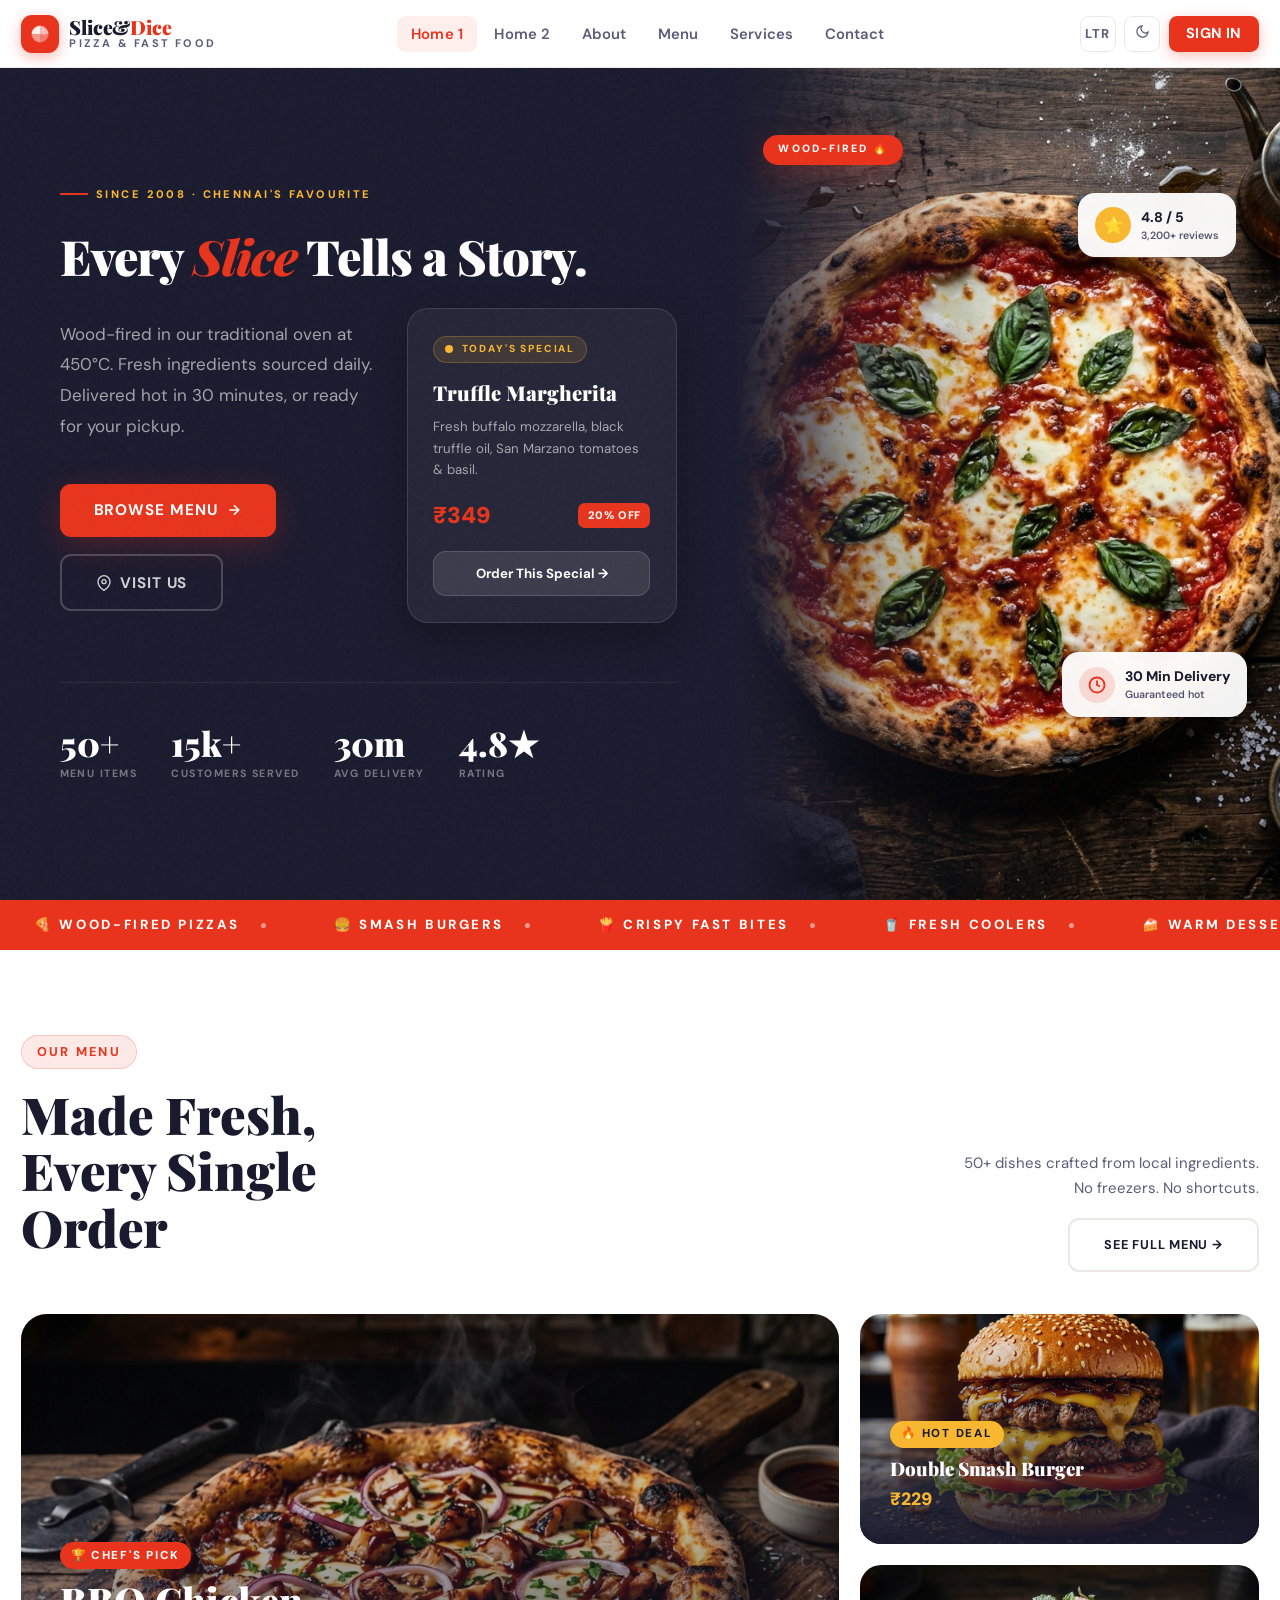
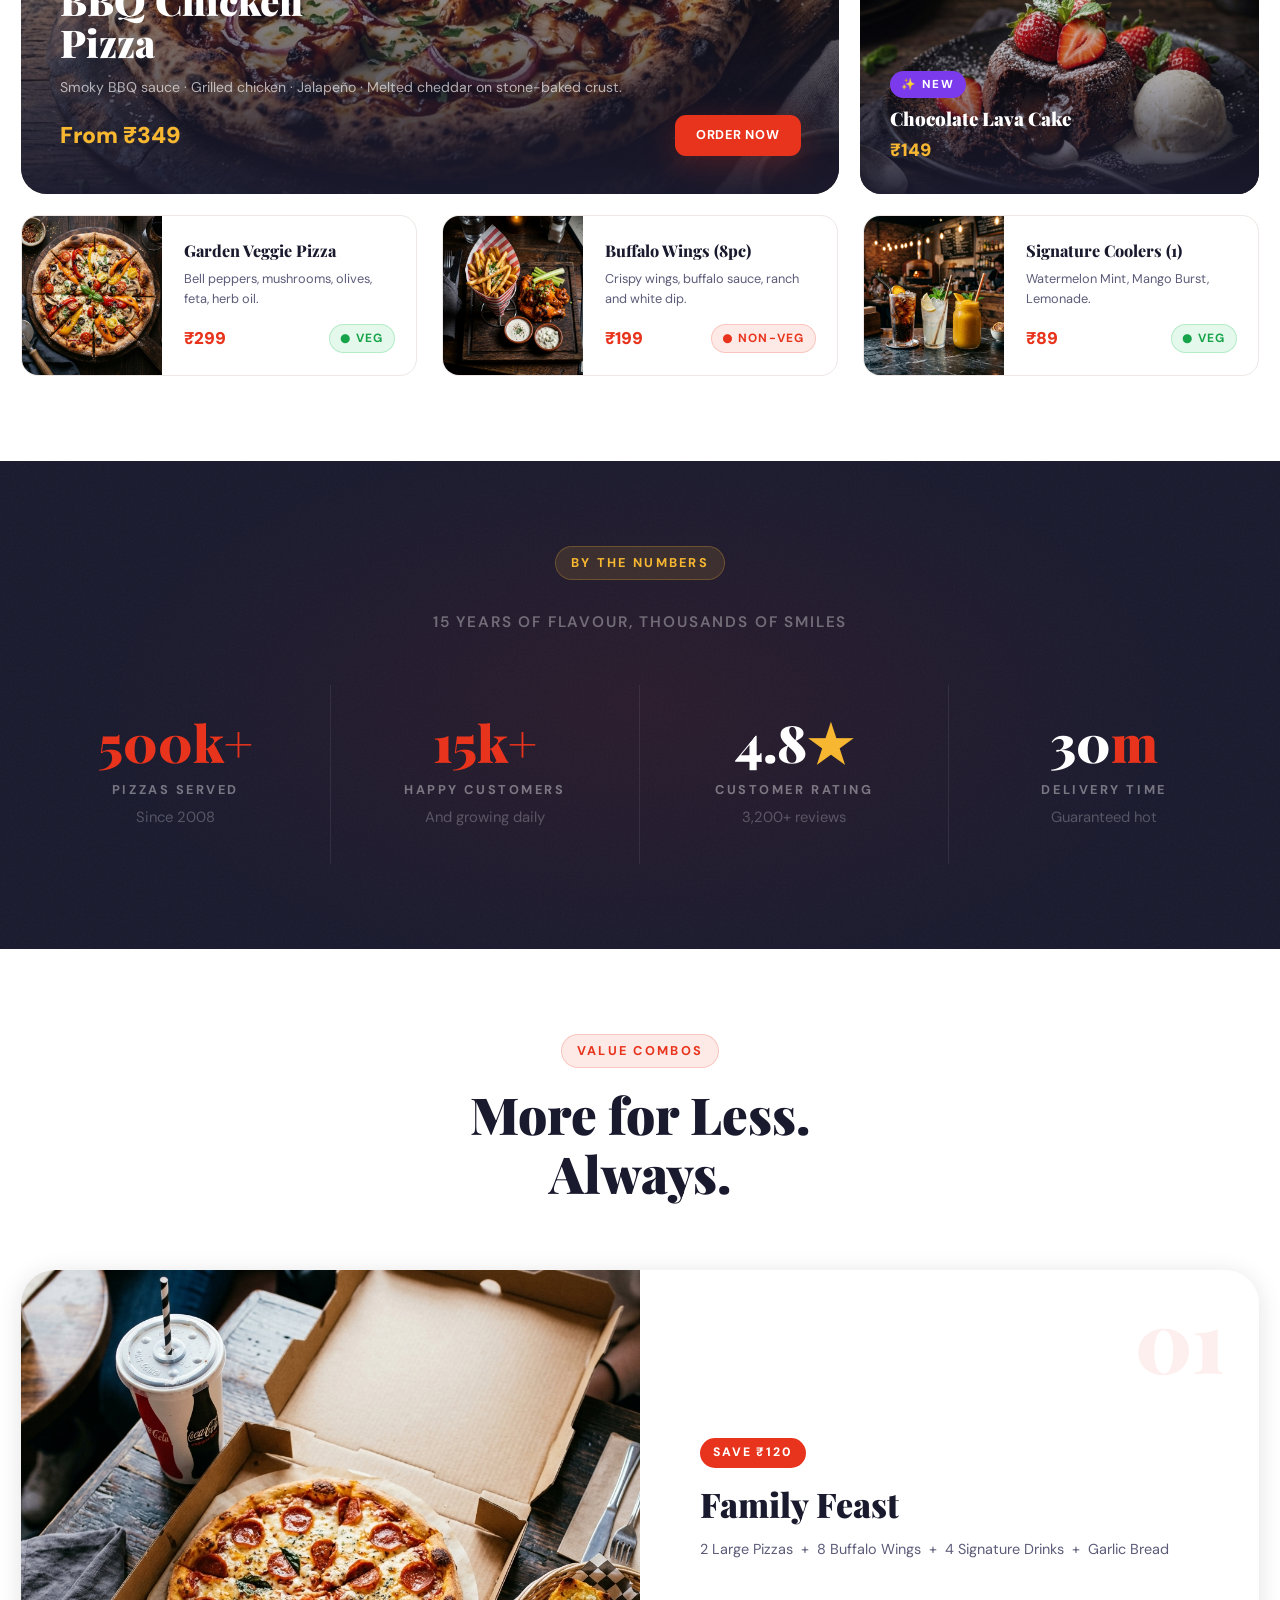
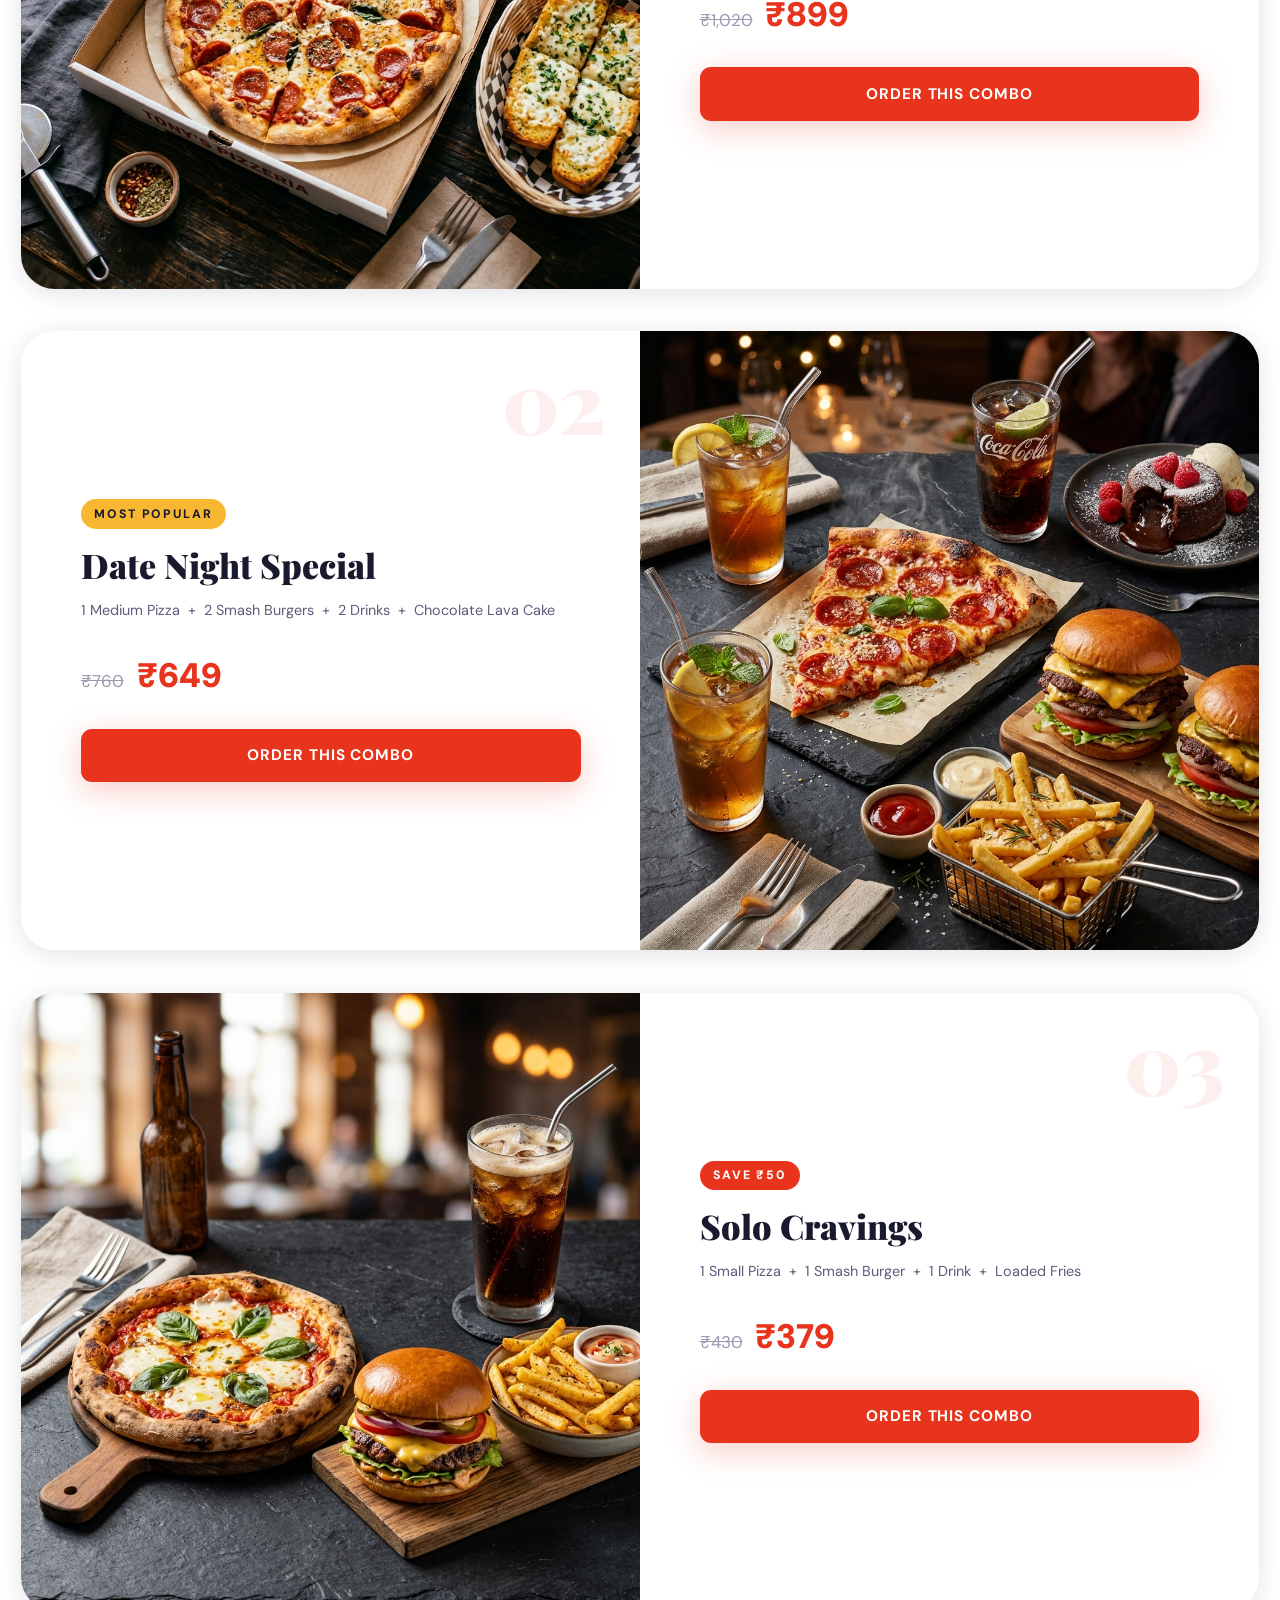
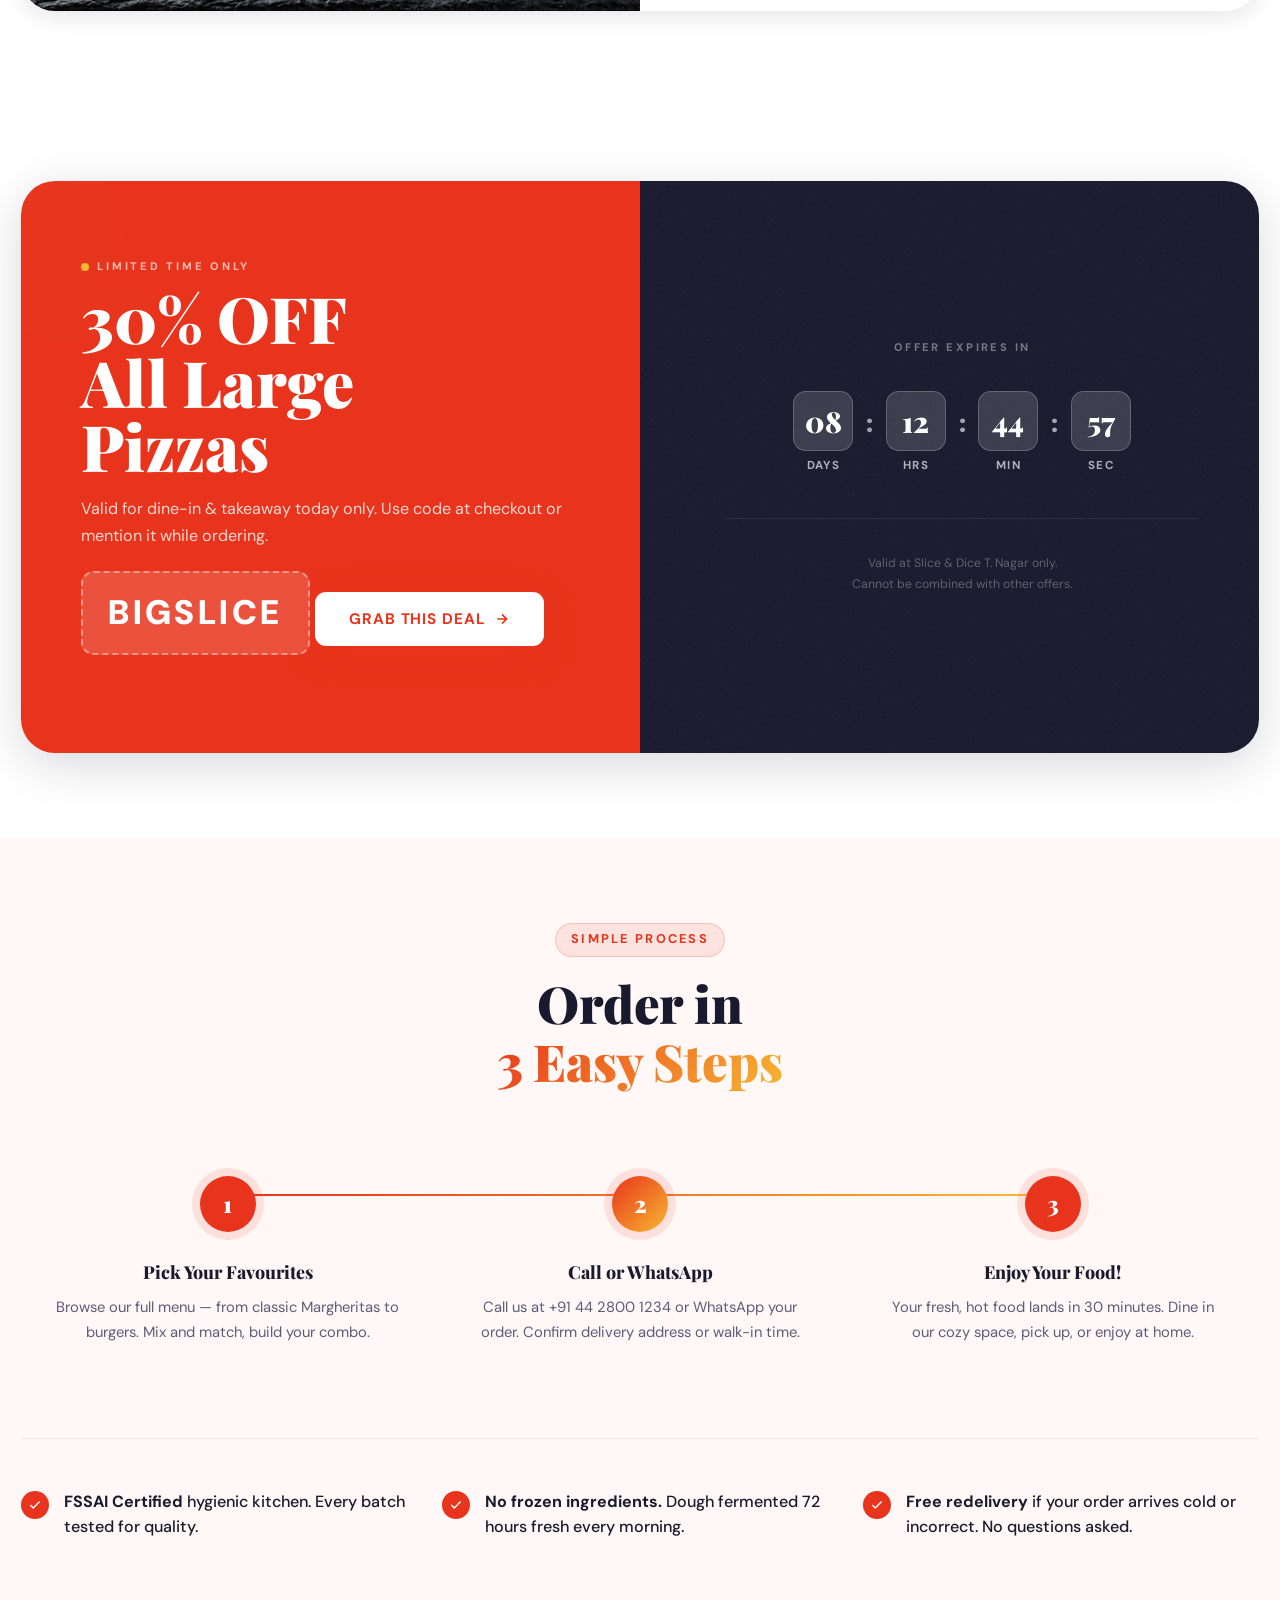
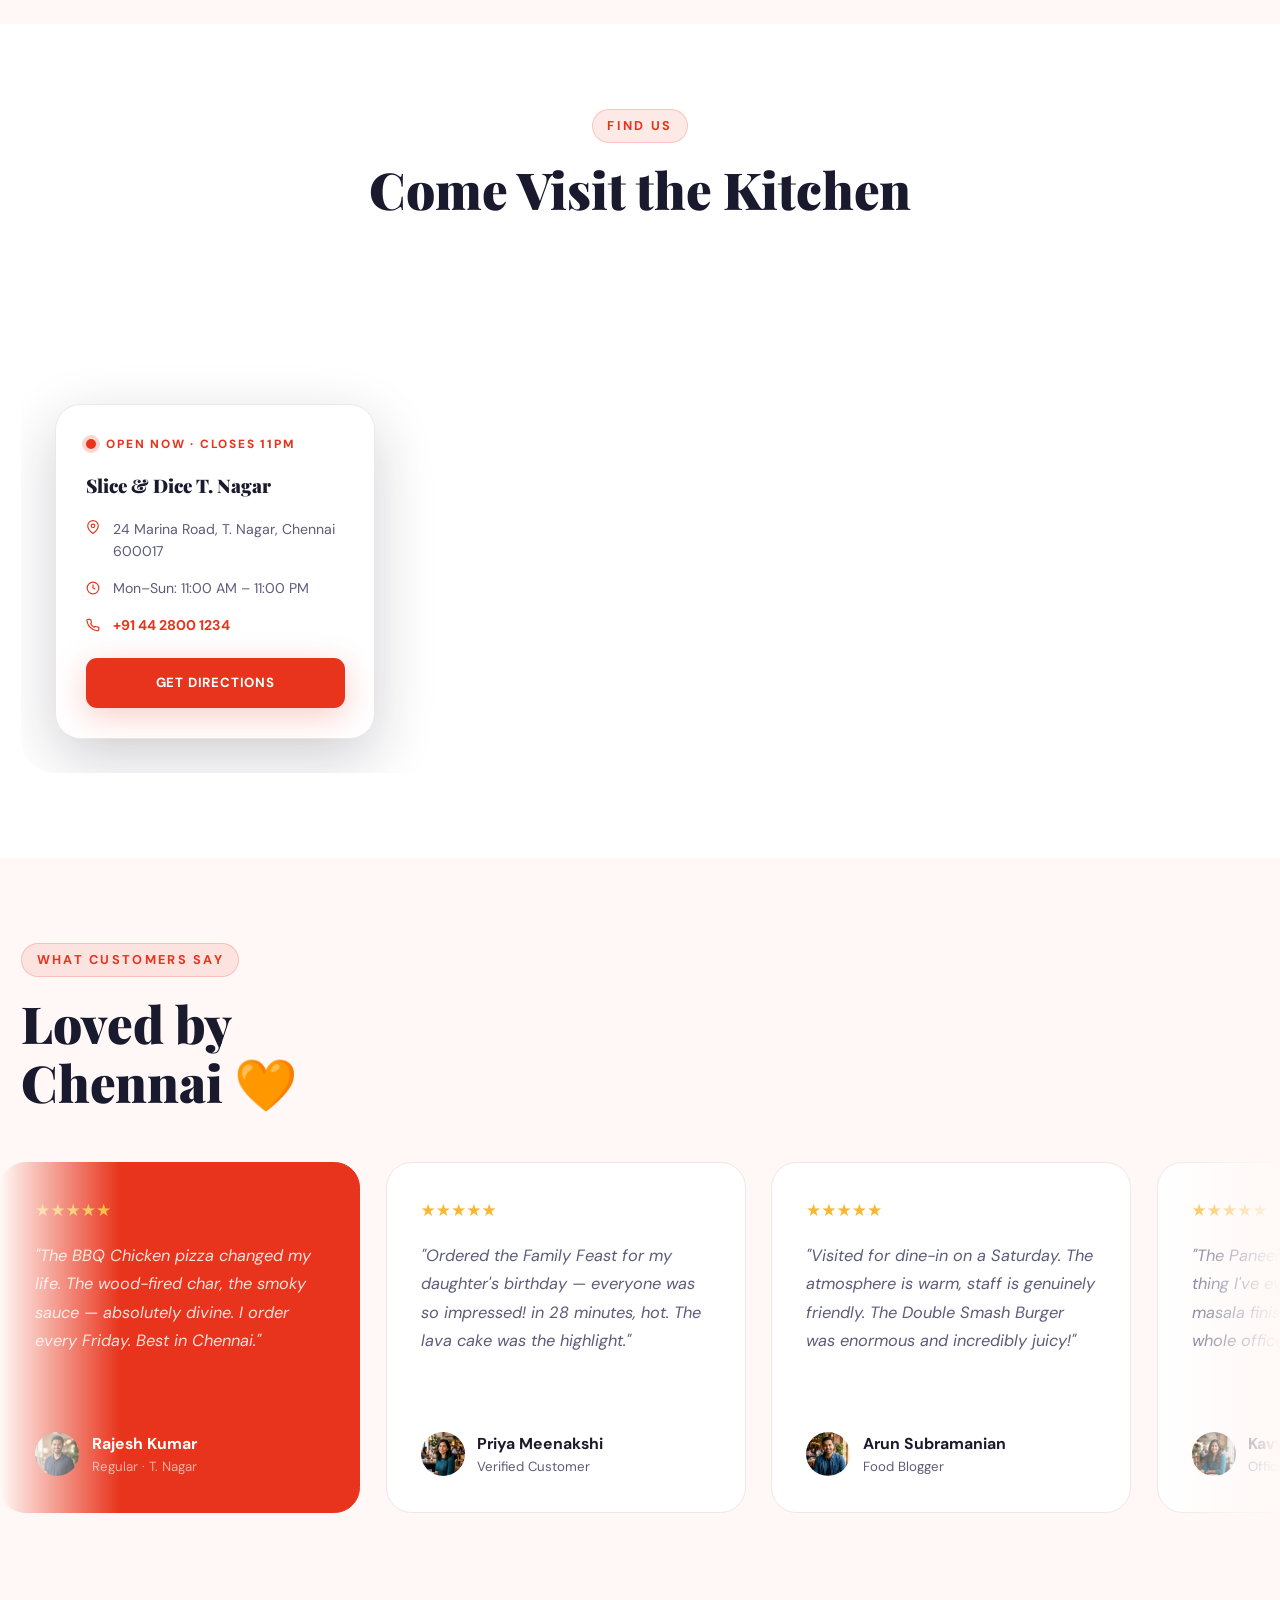
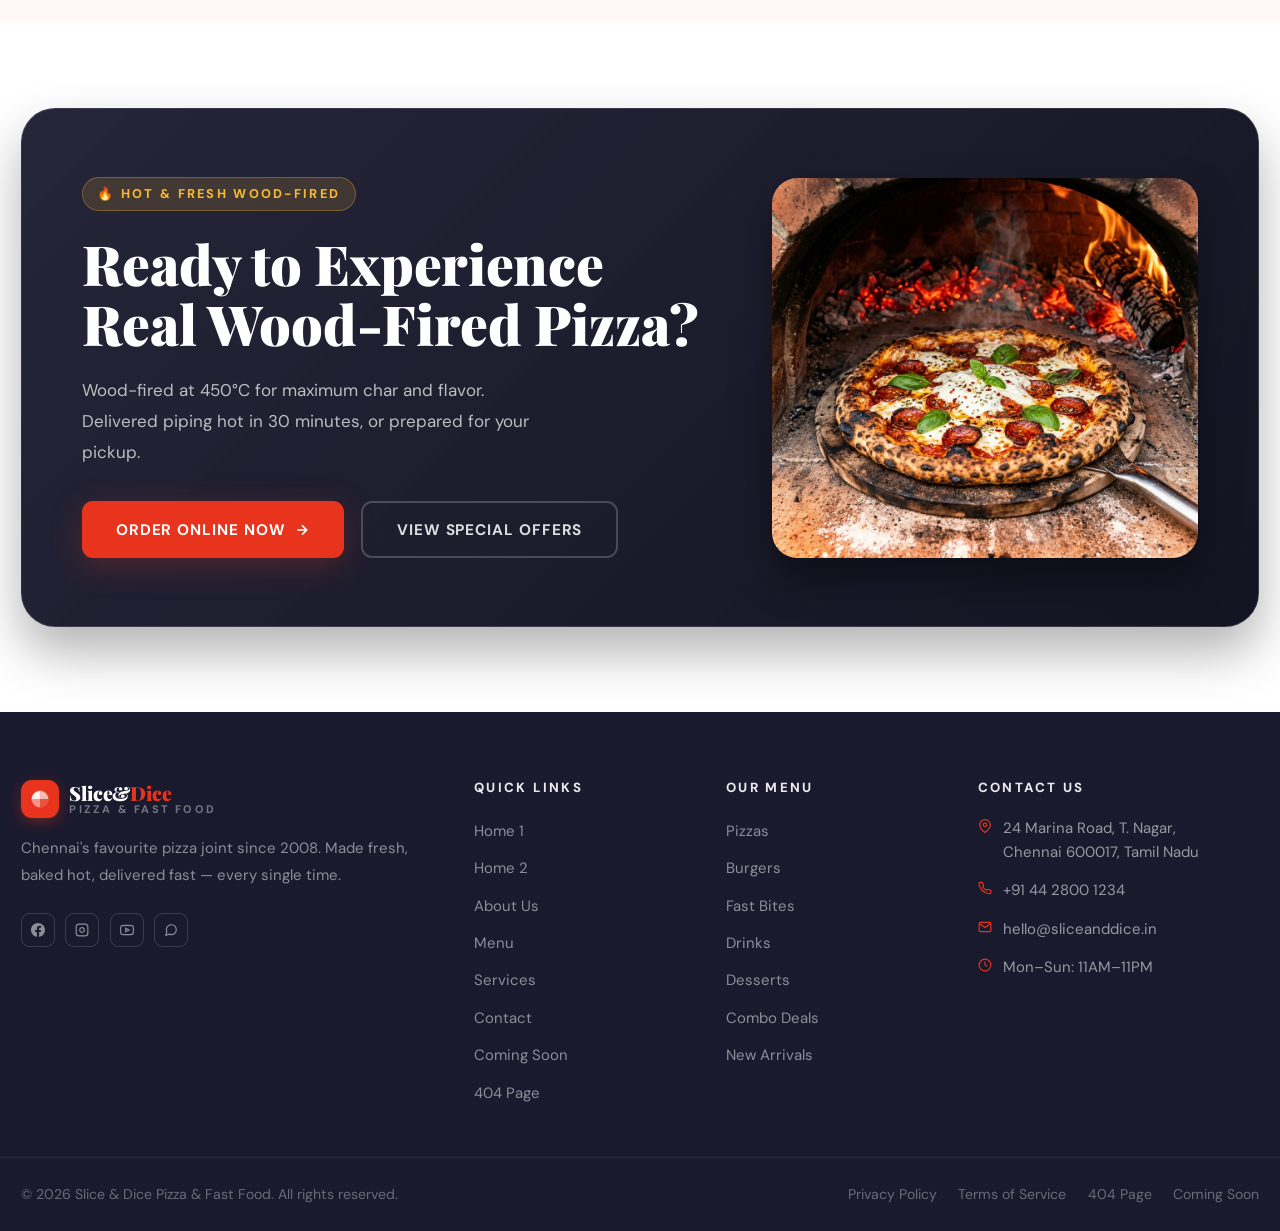
==== commit 1b1344d1: "fix" ====
--- a/index.html
+++ b/index.html
@@ -402,12 +402,12 @@
 ══════════════════════════════════════════════════════════ -->
 <section class="section" id="featured-menu">
   <div class="container">
-    <div style="display:flex;align-items:flex-end;justify-content:space-between;gap:1rem;flex-wrap:wrap;margin-bottom:2.5rem;" class="reveal">
+    <div class="section-header-flex reveal">
       <div>
         <div class="section-label">Our Menu</div>
         <h2 class="section-title" style="max-width:400px;line-height:1.1;">Made Fresh,<br>Every Single Order</h2>
       </div>
-      <div style="max-width:300px;text-align:right;">
+      <div class="section-header-flex-right">
         <p style="font-size:0.88rem;color:var(--text-muted);line-height:1.7;margin-bottom:1rem;">50+ dishes crafted from local ingredients. No freezers. No shortcuts.</p>
         <a href="menu.html" class="btn-secondary" style="font-size:0.75rem;">See Full Menu →</a>
       </div>
@@ -939,7 +939,6 @@
 
     /* Grid fix for horiz card row */
     section#featured-menu .stagger-container { display: flex; flex-direction: column; }
-    section#featured-menu .menu-horiz-card { grid-template-columns: 120px 1fr; }
   }
   @media (max-width: 360px) {
     .home1-hero-h1 { font-size: 2.5rem; }
--- a/style.css
+++ b/style.css
@@ -55,14 +55,14 @@
 /* ─── RESET & BASE ─── */
 *, *::before, *::after { box-sizing: border-box; margin: 0; padding: 0; }
 
-html { scroll-behavior: smooth; font-size: 17px; height: 100%; }
+html { scroll-behavior: smooth; font-size: 17px; height: 100%; overflow-x: clip; }
 
 body {
   font-family: 'DM Sans', system-ui, sans-serif;
   background: var(--bg-light);
   color: var(--text-base);
   transition: background var(--transition), color var(--transition);
-  overflow-x: hidden;
+  overflow-x: clip;
   -webkit-font-smoothing: antialiased;
   -moz-osx-font-smoothing: grayscale;
   line-height: 1.6;
@@ -150,6 +150,8 @@
 
 .text-center { text-align: center; }
 .mx-auto { margin-left: auto; margin-right: auto; }
+.section-header-flex { display: flex; align-items: flex-end; justify-content: space-between; gap: 1rem; flex-wrap: wrap; margin-bottom: 2.5rem; }
+.section-header-flex-right { max-width: 300px; text-align: right; }
 
 /* ─── NAVIGATION ─── */
 .main-nav {
@@ -1795,11 +1797,13 @@
   display: grid; grid-template-columns: 140px 1fr;
   overflow: hidden; transition: box-shadow var(--transition), transform var(--transition), border-color var(--transition);
   flex: 1;
+  min-width: 0;
 }
 .dark .menu-horiz-card { background: var(--bg-dark-card); border-color: var(--border-dk); }
 .menu-horiz-card:hover { box-shadow: var(--shadow-md); border-color: rgba(232,52,28,0.3); transform: translateY(-3px); }
 .menu-horiz-img { width: 100%; height: 100%; object-fit: cover; min-height: 140px; }
-.menu-horiz-body { padding: 1.25rem; display: flex; flex-direction: column; justify-content: space-between; }
+.menu-horiz-body { padding: 1.25rem; display: flex; flex-direction: column; justify-content: space-between; min-width: 0; }
+.menu-horiz-body * { min-width: 0; overflow-wrap: break-word; }
 
 /* ─── ABOUT PAGE ALTERNATING TIMELINE ─── */
 .alt-timeline { position: relative; }
@@ -1919,8 +1923,8 @@
 /* ─── RESPONSIVE — V2 ─── */
 @media (max-width: 1024px) {
   .bento-grid { grid-template-columns: 1fr 1fr; }
-  .bento-feature { grid-column: span 2; grid-row: span 1; min-height: 300px; }
-  .bento-sm-top, .bento-sm-bottom { grid-column: span 1; min-height: 200px; }
+  .bento-feature { grid-column: span 2; grid-row: span 1; min-height: 380px; }
+  .bento-sm-top, .bento-sm-bottom { grid-column: span 1; min-height: 220px; }
   .stats-grid { grid-template-columns: repeat(2, 1fr); }
   .stats-item:nth-child(2) { border-right: none; }
   .steps-flow::before { display: none; }
@@ -1956,8 +1960,16 @@
   .alt-timeline-right { order: 2 !important; margin-bottom: 0 !important; }
   .alt-timeline-item.even .alt-timeline-right { order: 1 !important; margin-bottom: 0.75rem !important; }
   .alt-timeline-item.even .alt-timeline-left { order: 2 !important; margin-bottom: 0 !important; }
+  .section-header-flex-right { text-align: left; max-width: 100%; }
   .bento-grid { grid-template-columns: 1fr; }
-  .bento-feature, .bento-sm-top, .bento-sm-bottom { grid-column: span 1; min-height: 260px; }
+  .bento-feature { grid-column: span 1; min-height: 400px; }
+  .bento-feature .bento-content { padding: 1.5rem; }
+  .bento-sm-top, .bento-sm-bottom { grid-column: span 1; min-height: 220px; }
+  .menu-feature-card { min-height: 380px; }
+  .menu-feature-card .bento-content { padding: 1.5rem; }
+  .menu-horiz-card { grid-template-columns: 130px 1fr; }
+  .menu-horiz-body { padding: 0.85rem 1rem; }
+  .menu-horiz-body > div:last-child { display: flex; flex-wrap: wrap; gap: 0.4rem; justify-content: space-between; align-items: center; }
   .stats-grid { grid-template-columns: repeat(2, 1fr); }
   .stats-item { border-right: none; border-bottom: 1px solid rgba(255,255,255,0.08); }
   .stats-item:nth-last-child(-n+2) { border-bottom: none; }
@@ -1980,7 +1992,24 @@
   .h-scroll-card { flex: 0 0 290px; }
 }
 
+@media (max-width: 480px) {
+  .bento-feature { min-height: 430px; }
+  .bento-feature .bento-content { padding: 1.25rem 1.25rem 1.5rem; }
+  .bento-feature .bento-title { font-size: 1.6rem; }
+  .menu-feature-card { min-height: 420px; }
+  .menu-feature-card .bento-content { padding: 1.25rem 1.25rem 1.5rem; }
+  .menu-horiz-card { grid-template-columns: 120px 1fr; }
+  .menu-horiz-body { padding: 0.75rem 0.85rem; }
+  .menu-horiz-body div[style*="Playfair"] { font-size: 0.98rem !important; margin-bottom: 0.2rem !important; }
+}
+
 @media (max-width: 360px) {
+  .menu-horiz-card { grid-template-columns: 115px 1fr; }
+  .menu-horiz-body { padding: 0.65rem 0.75rem; }
+  .menu-horiz-body div[style*="Playfair"] { font-size: 0.92rem !important; margin-bottom: 0.15rem !important; }
+  .menu-horiz-body div[style*="font-size:0.8rem"],
+  .menu-horiz-body div[style*="font-size:0.75rem"] { font-size: 0.72rem !important; line-height: 1.45 !important; }
+  .menu-price-lg { font-size: 1.1rem !important; }
   .zigzag-text-side { padding: 1.5rem; }
   .bold-split-left, .bold-split-right { padding: 2.5rem 1.5rem; }
   .h-scroll-card { flex: 0 0 260px; }
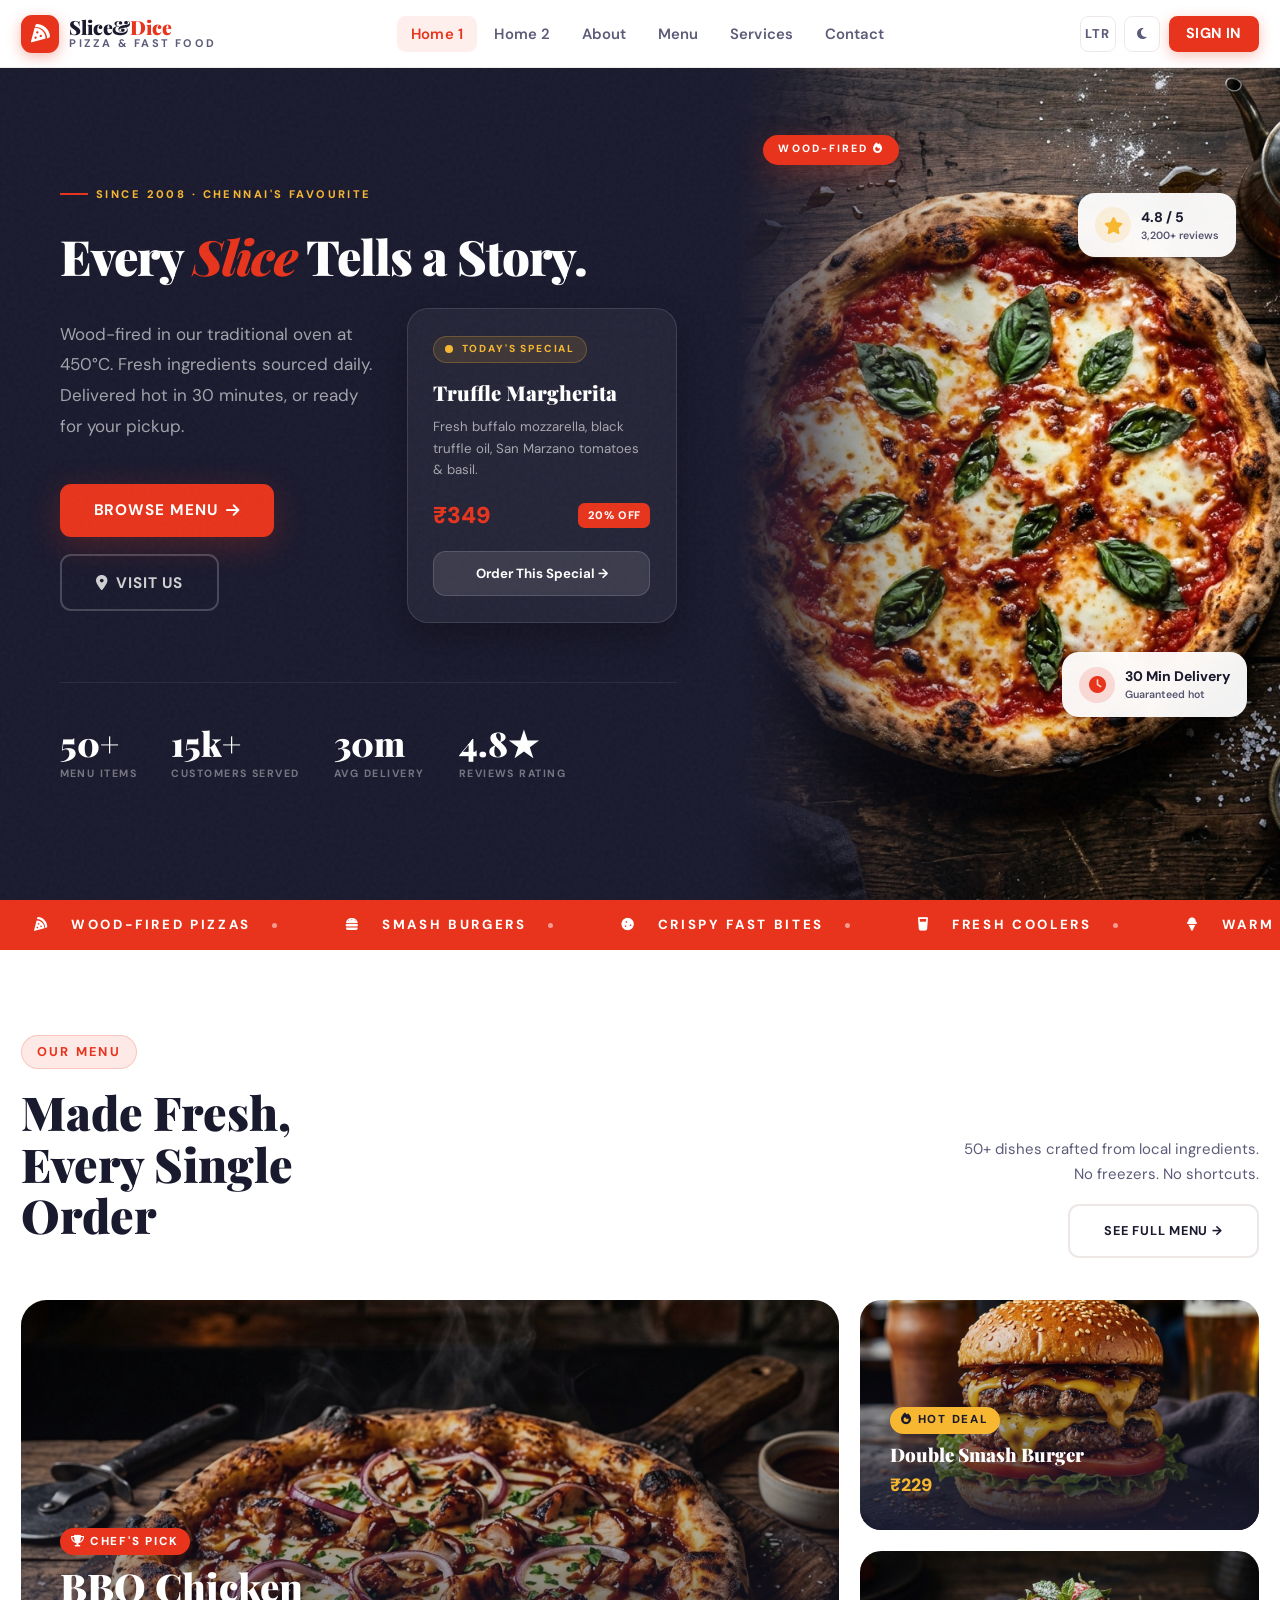
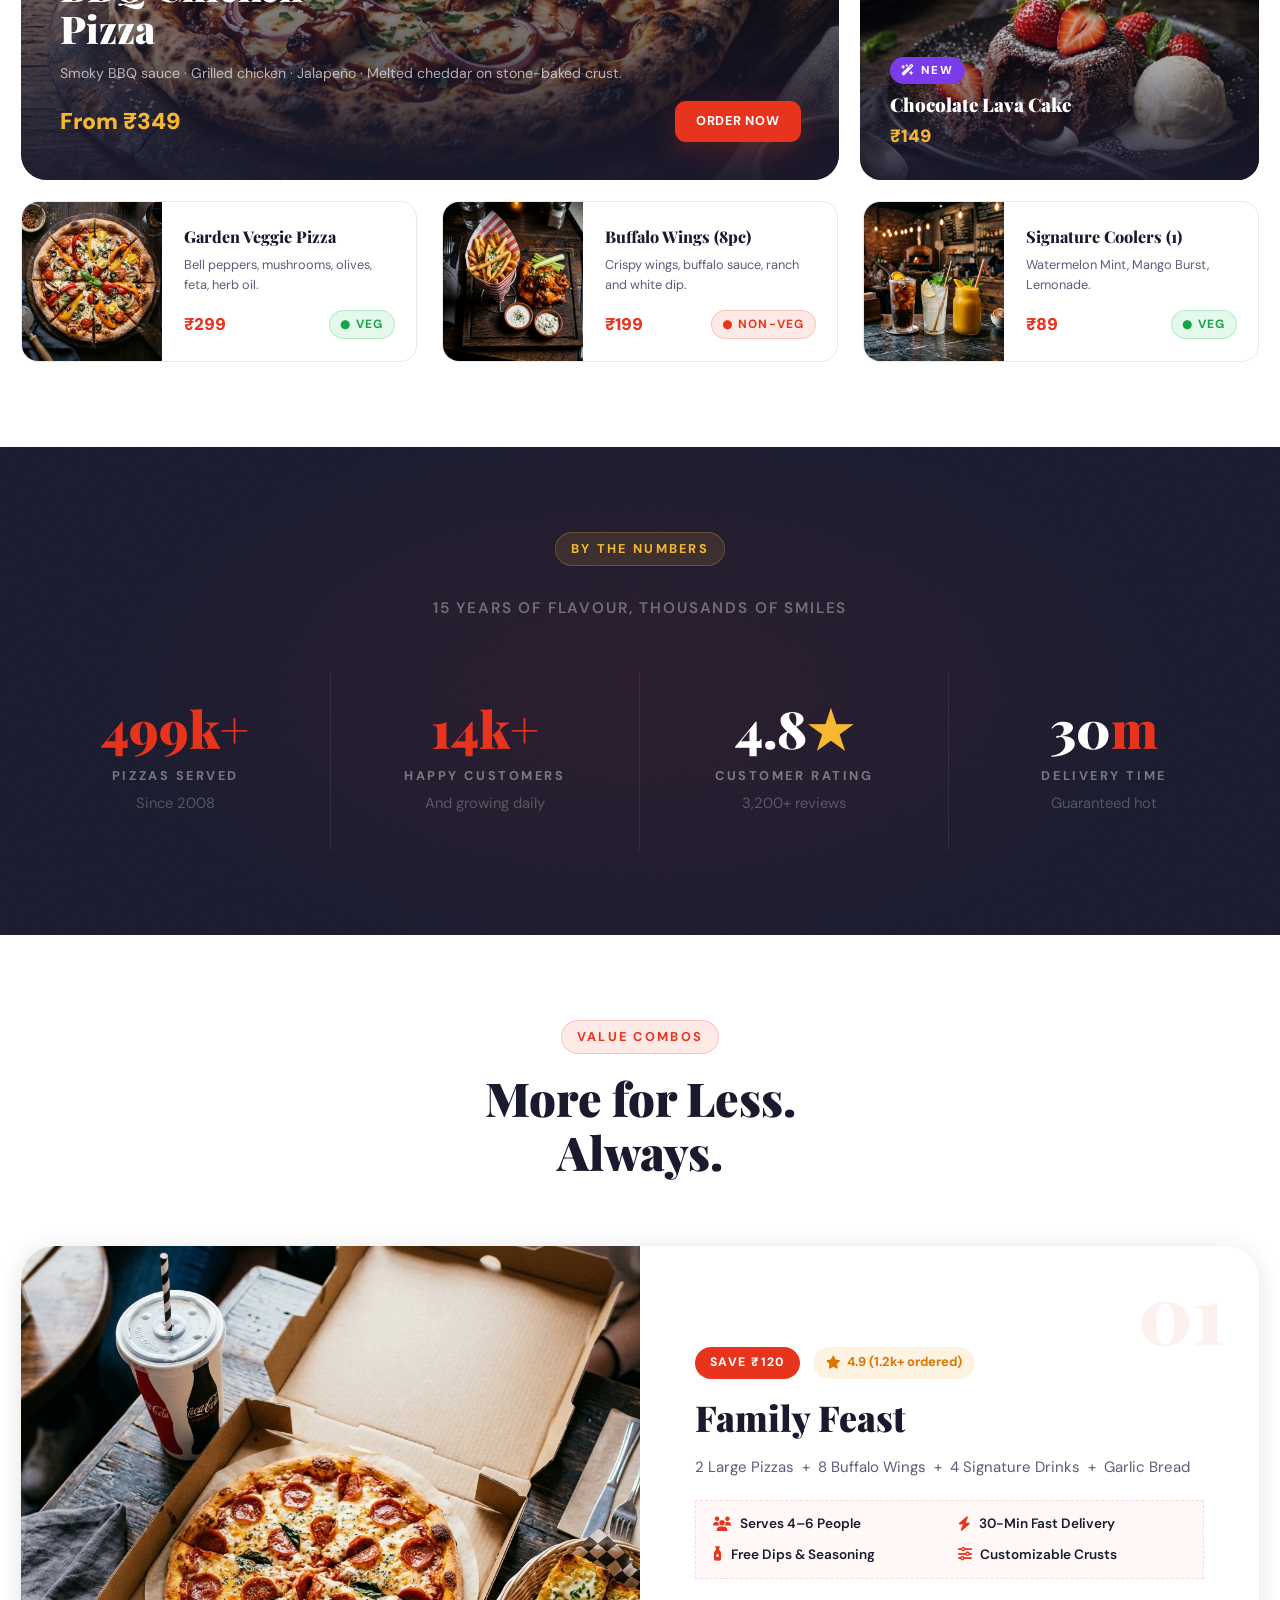
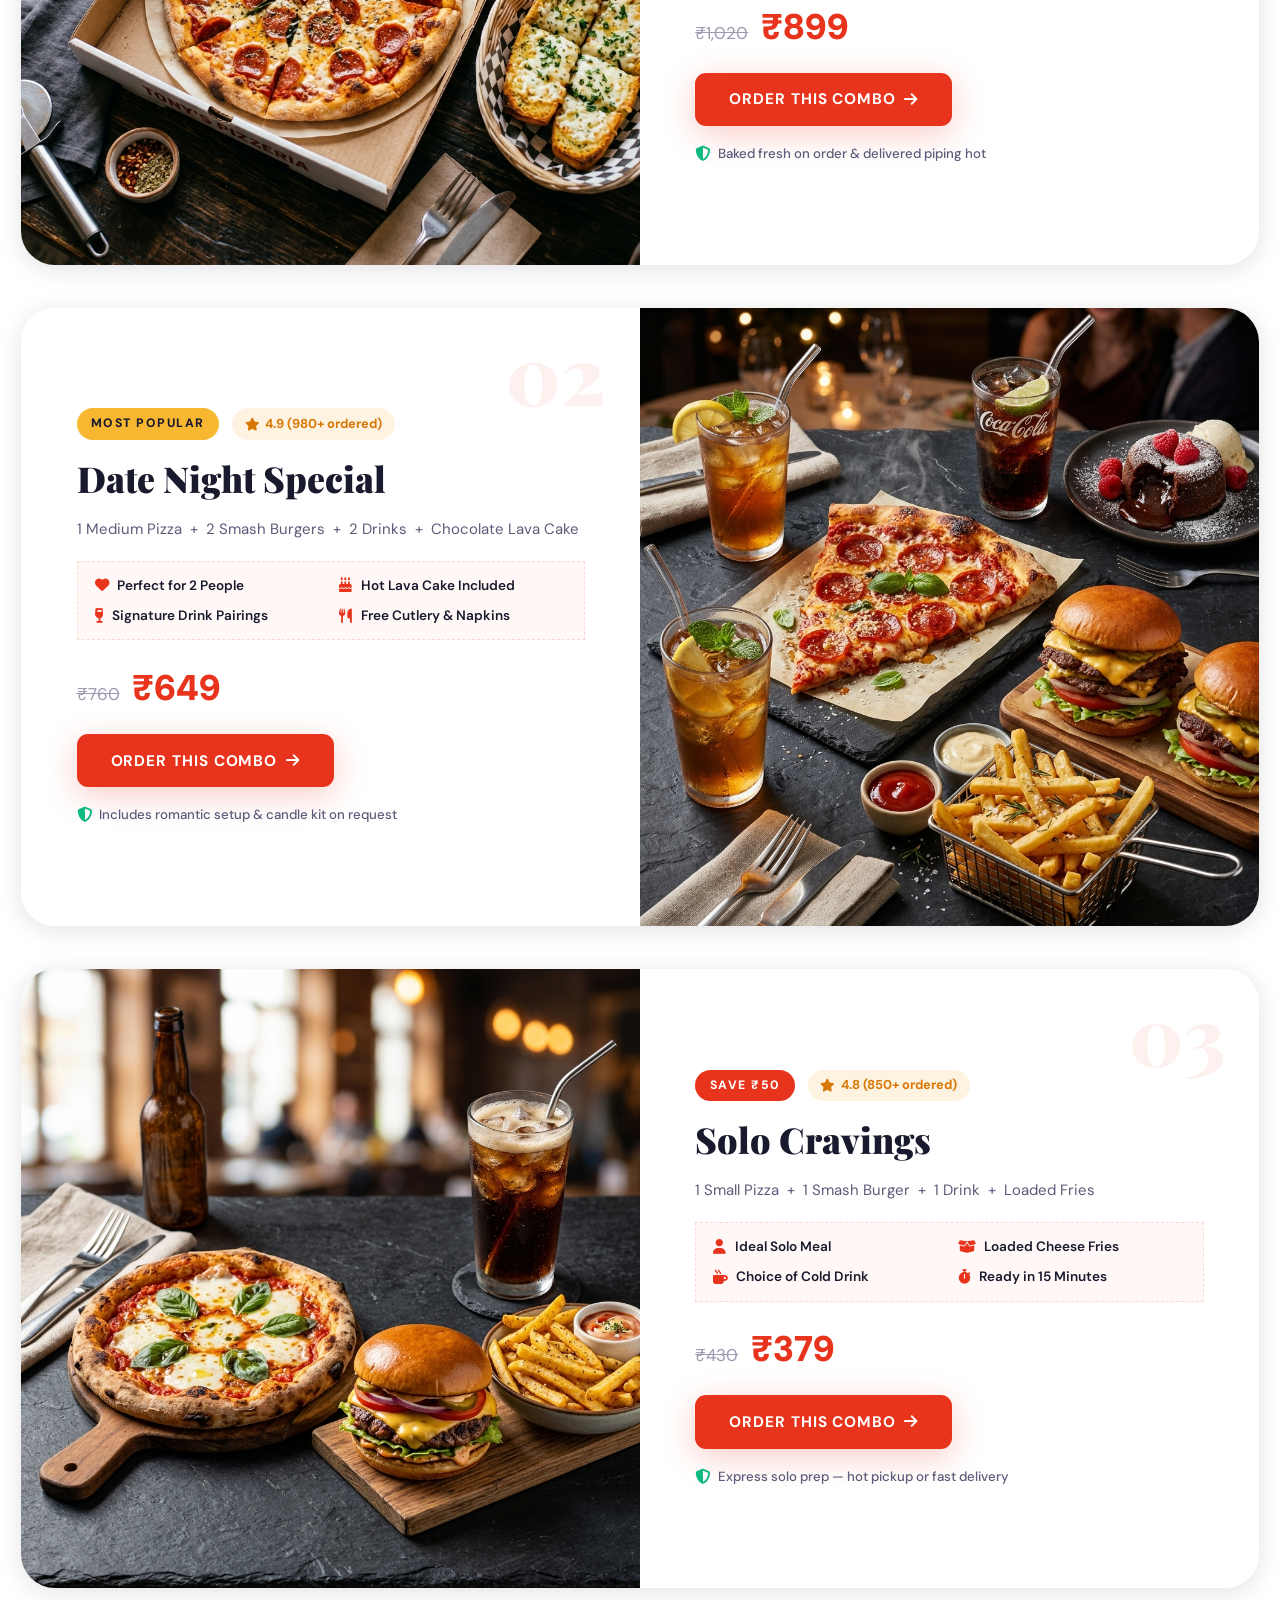
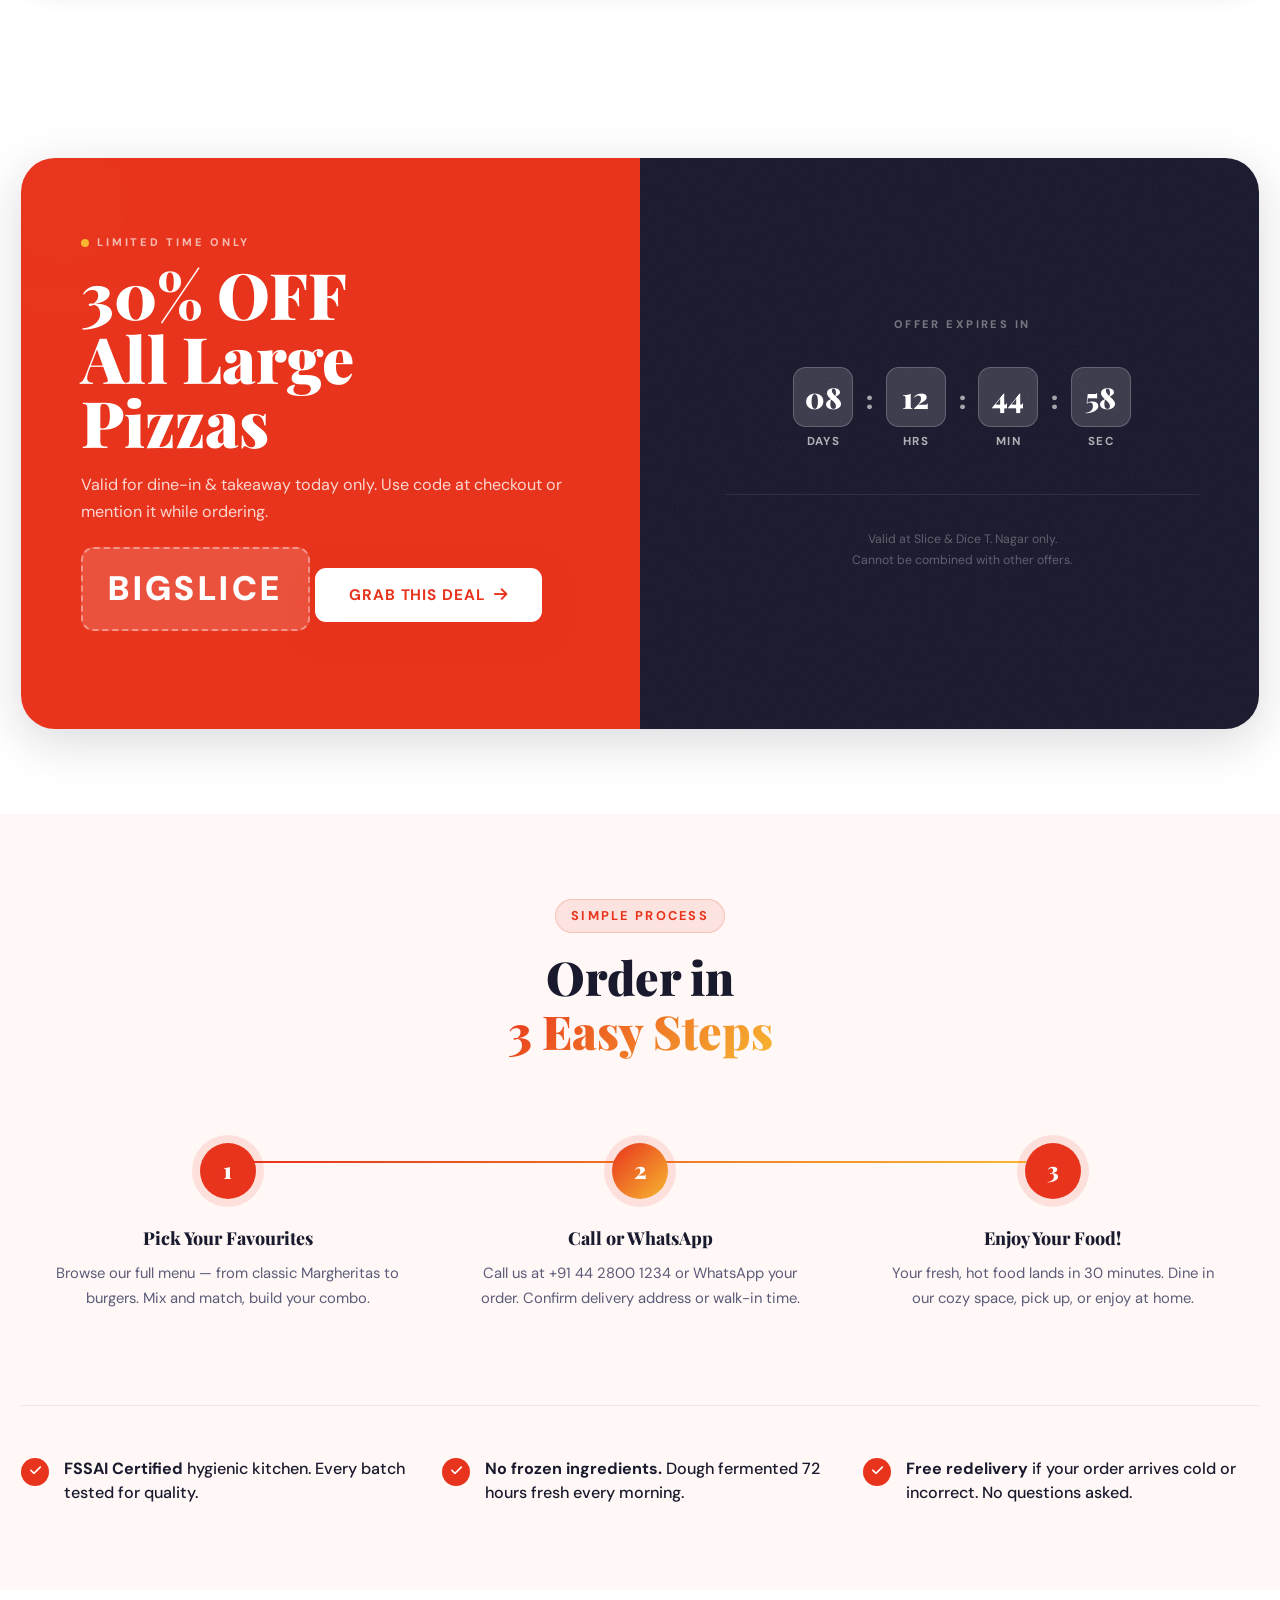
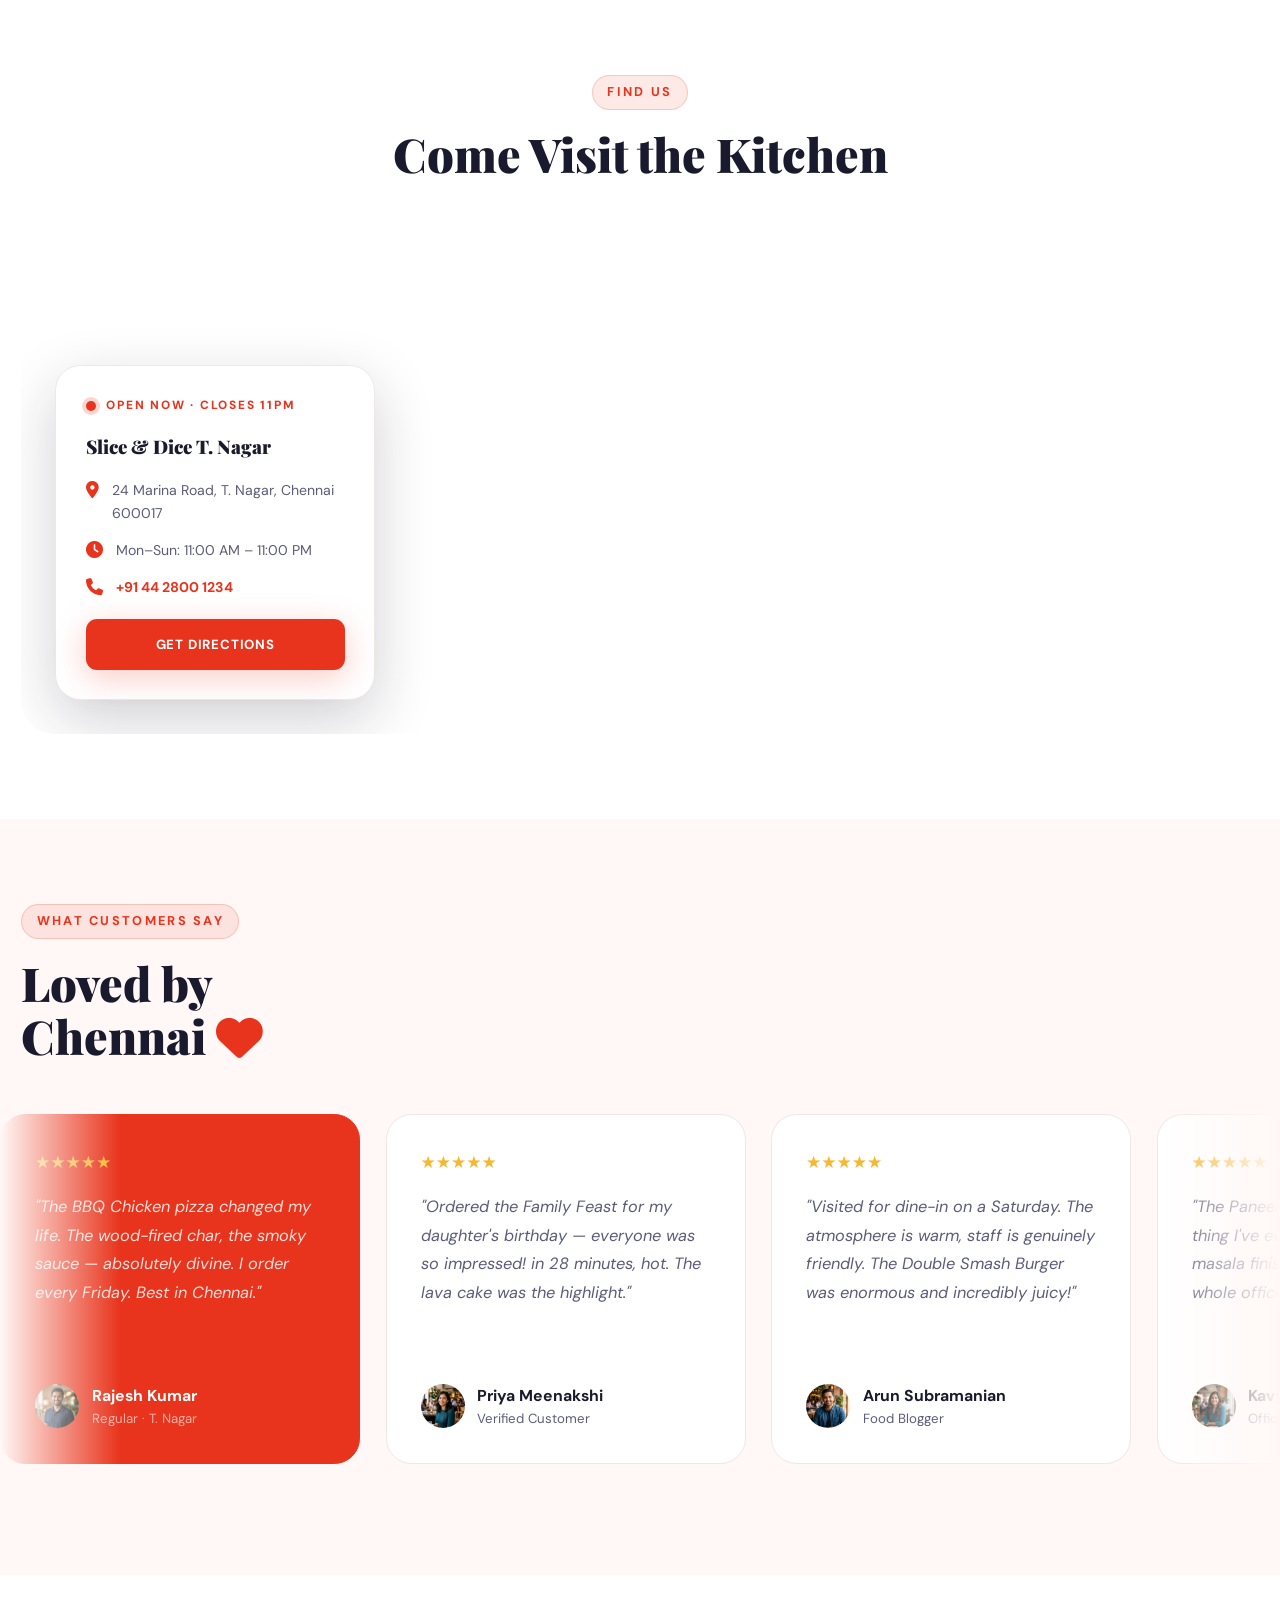
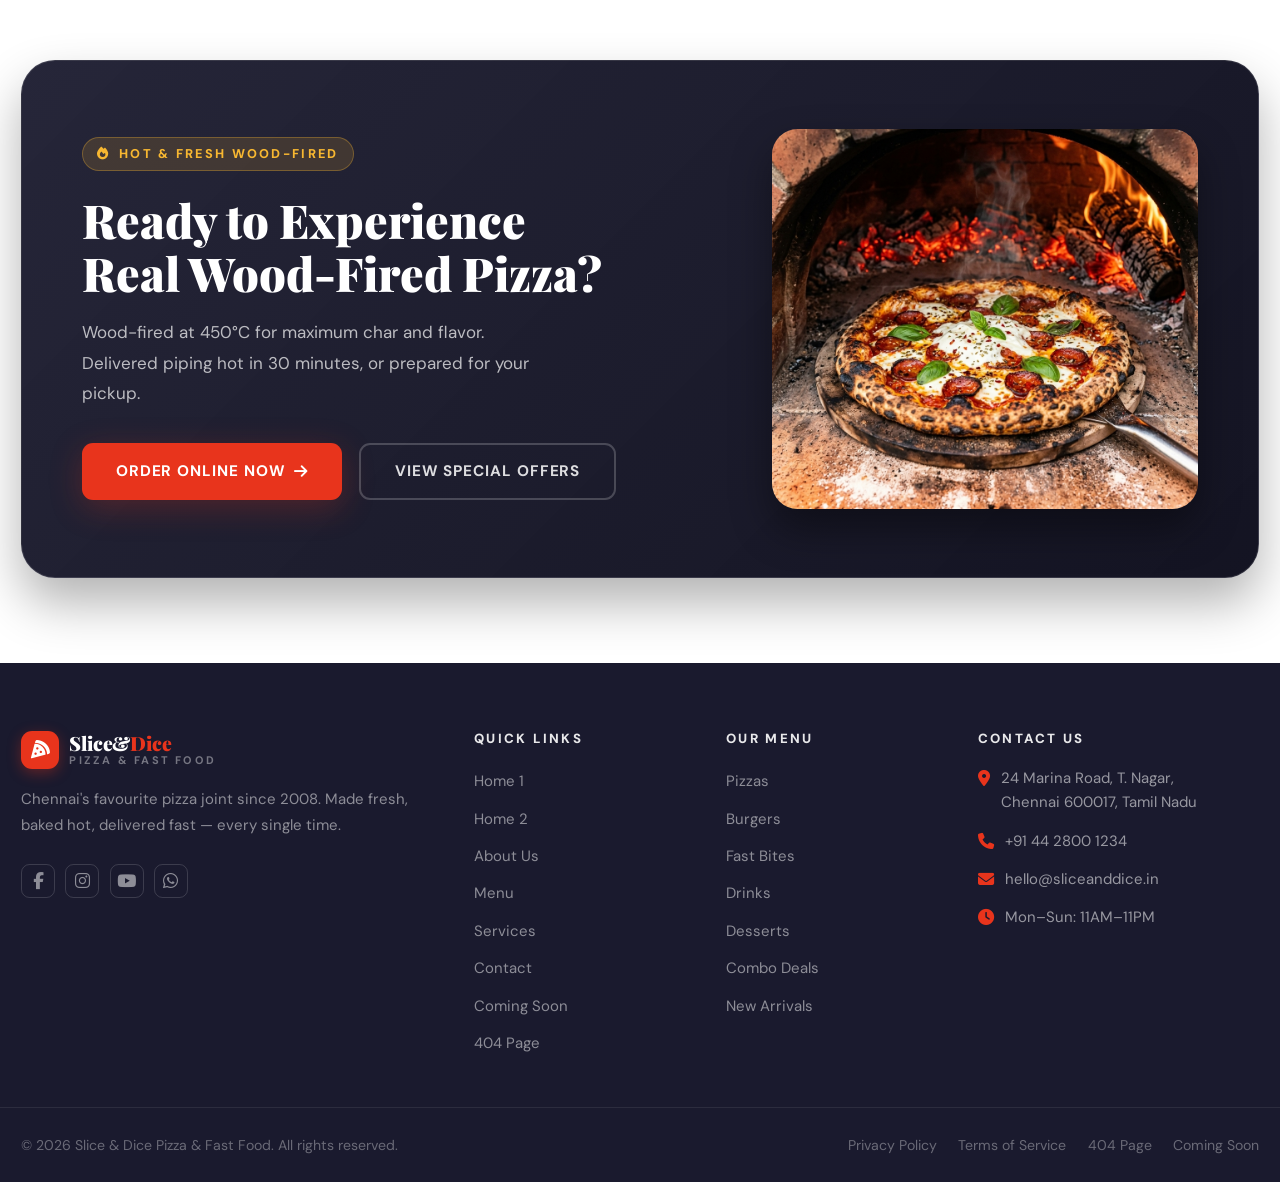
==== commit a5bb3c63: "fix" ====
--- a/index.html
+++ b/index.html
@@ -6,6 +6,7 @@
   <meta name="description" content="Slice & Dice — Chennai's favourite local pizza and fast food restaurant. Wood-fired pizzas, juicy burgers, fast delivery. Dine-in, takeaway or delivered.">
   <title>Slice & Dice | Local Pizza & Fast Food — Home</title>
   <link rel="icon" type="image/svg+xml" href="favicon.svg">
+  <link rel="stylesheet" href="https://cdnjs.cloudflare.com/ajax/libs/font-awesome/6.5.1/css/all.min.css">
   <link rel="preconnect" href="https://fonts.googleapis.com">
   <link href="https://fonts.googleapis.com/css2?family=Playfair+Display:ital,wght@0,400;0,600;0,700;0,800;0,900;1,700;1,900&family=DM+Sans:wght@300;400;500;600;700;800&display=swap" rel="stylesheet">
   <link rel="stylesheet" href="style.css">
@@ -291,10 +292,10 @@
         <div class="home1-hero-btns animate-fade-in" style="animation-delay:0.3s;">
           <a href="menu.html" class="btn-primary" id="hero-menu-btn">
             Browse Menu
-            <svg width="16" height="16" fill="none" viewBox="0 0 24 24" stroke="currentColor" stroke-width="2.5"><path d="M5 12h14m-7-7 7 7-7 7"/></svg>
+            <i class="fa-solid fa-arrow-right"></i>
           </a>
           <a href="contact.html" class="btn-secondary" id="hero-location-btn" style="color:rgba(255,255,255,0.8);border-color:rgba(255,255,255,0.2);">
-            <svg width="16" height="16" fill="none" viewBox="0 0 24 24" stroke="currentColor" stroke-width="2"><path d="M21 10c0 7-9 13-9 13s-9-6-9-13a9 9 0 0 1 18 0z"/><circle cx="12" cy="10" r="3"/></svg>
+            <i class="fa-solid fa-location-dot"></i>
             Visit Us
           </a>
         </div>
@@ -331,7 +332,7 @@
       </div>
       <div class="hero-stat-box">
         <span class="hero-stat-num">4.8★</span>
-        <div class="hero-stat-lbl">Rating</div>
+        <div class="hero-stat-lbl">Reviews Rating</div>
       </div>
     </div>
   </div>
@@ -343,7 +344,7 @@
 
     <!-- Floating rating chip -->
     <div class="hero-chip" style="top:15%;right:8%;animation-delay:0s;" id="hero-chip-rating">
-      <div style="width:36px;height:36px;background:var(--accent);border-radius:50%;display:flex;align-items:center;justify-content:center;font-size:1rem;flex-shrink:0;">⭐</div>
+      <div style="width:36px;height:36px;background:rgba(247,183,49,0.15);color:var(--accent);border-radius:50%;display:flex;align-items:center;justify-content:center;font-size:1rem;flex-shrink:0;"><i class="fa-solid fa-star"></i></div>
       <div>
         <div class="hero-chip-title">4.8 / 5</div>
         <div class="hero-chip-sub">3,200+ reviews</div>
@@ -352,8 +353,8 @@
 
     <!-- Floating delivery chip -->
     <div class="hero-chip" style="bottom:22%;right:6%;animation-delay:2s;" id="hero-chip-delivery">
-      <div style="width:36px;height:36px;background:rgba(232,52,28,0.15);border-radius:50%;display:flex;align-items:center;justify-content:center;flex-shrink:0;">
-        <svg width="18" height="18" fill="none" viewBox="0 0 24 24" stroke="var(--primary)" stroke-width="2.5"><circle cx="12" cy="12" r="10"/><polyline points="12 6 12 12 16 14"/></svg>
+      <div style="width:36px;height:36px;background:rgba(232,52,28,0.15);border-radius:50%;display:flex;align-items:center;justify-content:center;color:var(--primary);font-size:1rem;flex-shrink:0;">
+        <i class="fa-solid fa-clock"></i>
       </div>
       <div>
         <div class="hero-chip-title">30 Min Delivery</div>
@@ -363,7 +364,7 @@
 
     <!-- Floating badge -->
     <div style="position:absolute;top:8%;left:5%;z-index:10;background:var(--primary);color:#fff;font-size:0.62rem;font-weight:800;letter-spacing:0.2em;text-transform:uppercase;padding:0.4rem 0.9rem;border-radius:99px;box-shadow:var(--shadow-red);">
-      Wood-Fired 🔥
+      Wood-Fired <i class="fa-solid fa-fire"></i>
     </div>
   </div>
 </section>
@@ -375,24 +376,24 @@
   <div class="marquee-inner">
     <!-- Duplicate for seamless loop -->
     <div class="marquee-content" id="mq1">
-      <span class="marquee-item">🍕 Wood-Fired Pizzas <span class="marquee-dot"></span></span>
-      <span class="marquee-item">🍔 Smash Burgers <span class="marquee-dot"></span></span>
-      <span class="marquee-item">🍟 Crispy Fast Bites <span class="marquee-dot"></span></span>
-      <span class="marquee-item">🥤 Fresh Coolers <span class="marquee-dot"></span></span>
-      <span class="marquee-item">🍰 Warm Desserts <span class="marquee-dot"></span></span>
-      <span class="marquee-item">🎁 Combo Deals <span class="marquee-dot"></span></span>
-      <span class="marquee-item">🛵 30-Min Delivery <span class="marquee-dot"></span></span>
-      <span class="marquee-item">📍 T. Nagar, Chennai <span class="marquee-dot"></span></span>
+      <span class="marquee-item"><i class="fa-solid fa-pizza-slice"></i> Wood-Fired Pizzas <span class="marquee-dot"></span></span>
+      <span class="marquee-item"><i class="fa-solid fa-burger"></i> Smash Burgers <span class="marquee-dot"></span></span>
+      <span class="marquee-item"><i class="fa-solid fa-cookie"></i> Crispy Fast Bites <span class="marquee-dot"></span></span>
+      <span class="marquee-item"><i class="fa-solid fa-glass-water"></i> Fresh Coolers <span class="marquee-dot"></span></span>
+      <span class="marquee-item"><i class="fa-solid fa-ice-cream"></i> Warm Desserts <span class="marquee-dot"></span></span>
+      <span class="marquee-item"><i class="fa-solid fa-gift"></i> Combo Deals <span class="marquee-dot"></span></span>
+      <span class="marquee-item"><i class="fa-solid fa-truck-fast"></i> 30-Min Delivery <span class="marquee-dot"></span></span>
+      <span class="marquee-item"><i class="fa-solid fa-location-dot"></i> T. Nagar, Chennai <span class="marquee-dot"></span></span>
     </div>
     <div class="marquee-content" aria-hidden="true">
-      <span class="marquee-item">🍕 Wood-Fired Pizzas <span class="marquee-dot"></span></span>
-      <span class="marquee-item">🍔 Smash Burgers <span class="marquee-dot"></span></span>
-      <span class="marquee-item">🍟 Crispy Fast Bites <span class="marquee-dot"></span></span>
-      <span class="marquee-item">🥤 Fresh Coolers <span class="marquee-dot"></span></span>
-      <span class="marquee-item">🍰 Warm Desserts <span class="marquee-dot"></span></span>
-      <span class="marquee-item">🎁 Combo Deals <span class="marquee-dot"></span></span>
-      <span class="marquee-item">🛵 30-Min Delivery <span class="marquee-dot"></span></span>
-      <span class="marquee-item">📍 T. Nagar, Chennai <span class="marquee-dot"></span></span>
+      <span class="marquee-item"><i class="fa-solid fa-pizza-slice"></i> Wood-Fired Pizzas <span class="marquee-dot"></span></span>
+      <span class="marquee-item"><i class="fa-solid fa-burger"></i> Smash Burgers <span class="marquee-dot"></span></span>
+      <span class="marquee-item"><i class="fa-solid fa-cookie"></i> Crispy Fast Bites <span class="marquee-dot"></span></span>
+      <span class="marquee-item"><i class="fa-solid fa-glass-water"></i> Fresh Coolers <span class="marquee-dot"></span></span>
+      <span class="marquee-item"><i class="fa-solid fa-ice-cream"></i> Warm Desserts <span class="marquee-dot"></span></span>
+      <span class="marquee-item"><i class="fa-solid fa-gift"></i> Combo Deals <span class="marquee-dot"></span></span>
+      <span class="marquee-item"><i class="fa-solid fa-truck-fast"></i> 30-Min Delivery <span class="marquee-dot"></span></span>
+      <span class="marquee-item"><i class="fa-solid fa-location-dot"></i> T. Nagar, Chennai <span class="marquee-dot"></span></span>
     </div>
   </div>
 </div>
@@ -419,7 +420,7 @@
         <img src="assets/images/menu_pizza_bbq.png" alt="BBQ Chicken Pizza" class="bento-img">
         <div class="bento-overlay"></div>
         <div class="bento-content">
-          <span class="bento-tag">🏆 Chef's Pick</span>
+          <span class="bento-tag"><i class="fa-solid fa-trophy"></i> Chef's Pick</span>
           <div class="bento-title">BBQ Chicken<br>Pizza</div>
           <p style="font-size:0.83rem;color:rgba(255,255,255,0.65);margin:0.6rem 0 1rem;line-height:1.6;">Smoky BBQ sauce · Grilled chicken · Jalapeño · Melted cheddar on stone-baked crust.</p>
           <div style="display:flex;align-items:center;justify-content:space-between;">
@@ -434,7 +435,7 @@
         <img src="assets/images/menu_burger.png" alt="Double Smash Burger" class="bento-img">
         <div class="bento-overlay"></div>
         <div class="bento-content">
-          <span class="bento-tag" style="background:var(--accent);color:var(--secondary);">🔥 Hot Deal</span>
+          <span class="bento-tag" style="background:var(--accent);color:var(--secondary);"><i class="fa-solid fa-fire"></i> Hot Deal</span>
           <div class="bento-title">Double Smash Burger</div>
           <div class="bento-price" style="margin-top:0.3rem;">₹229</div>
         </div>
@@ -445,7 +446,7 @@
         <img src="assets/images/menu_dessert.png" alt="Chocolate Lava Cake" class="bento-img">
         <div class="bento-overlay"></div>
         <div class="bento-content">
-          <span class="bento-tag" style="background:#7c3aed;">✨ New</span>
+          <span class="bento-tag" style="background:#7c3aed;"><i class="fa-solid fa-wand-magic-sparkles"></i> New</span>
           <div class="bento-title">Chocolate Lava Cake</div>
           <div class="bento-price" style="margin-top:0.3rem;">₹149</div>
         </div>
@@ -551,14 +552,29 @@
       </div>
       <div class="zigzag-text-side">
         <span class="zigzag-number">01</span>
-        <div class="zigzag-save-badge">Save ₹120</div>
+        <div class="zigzag-header-meta">
+          <div class="zigzag-save-badge">Save ₹120</div>
+          <div class="zigzag-rating-pill"><i class="fa-solid fa-star"></i> 4.9 (1.2k+ ordered)</div>
+        </div>
         <h3 class="zigzag-title">Family Feast</h3>
         <p class="zigzag-includes">2 Large Pizzas &nbsp;+&nbsp; 8 Buffalo Wings &nbsp;+&nbsp; 4 Signature Drinks &nbsp;+&nbsp; Garlic Bread</p>
+        
+        <div class="zigzag-perks-grid">
+          <div class="zigzag-perk-item"><i class="fa-solid fa-users"></i> Serves 4–6 People</div>
+          <div class="zigzag-perk-item"><i class="fa-solid fa-bolt"></i> 30-Min Fast Delivery</div>
+          <div class="zigzag-perk-item"><i class="fa-solid fa-bottle-droplet"></i> Free Dips &amp; Seasoning</div>
+          <div class="zigzag-perk-item"><i class="fa-solid fa-sliders"></i> Customizable Crusts</div>
+        </div>
+
         <div class="zigzag-pricing">
           <span class="zigzag-orig">₹1,020</span>
           <span class="zigzag-price">₹899</span>
         </div>
-        <a href="contact.html" class="btn-primary" id="combo-family-order">Order This Combo</a>
+        
+        <div class="zigzag-cta-row">
+          <a href="contact.html" class="btn-primary" id="combo-family-order">Order This Combo <i class="fa-solid fa-arrow-right"></i></a>
+        </div>
+        <div class="zigzag-guarantee"><i class="fa-solid fa-shield-halved"></i> Baked fresh on order &amp; delivered piping hot</div>
       </div>
     </div>
 
@@ -569,14 +585,29 @@
       </div>
       <div class="zigzag-text-side">
         <span class="zigzag-number">02</span>
-        <div class="zigzag-save-badge" style="background:var(--accent);color:var(--secondary);">Most Popular</div>
+        <div class="zigzag-header-meta">
+          <div class="zigzag-save-badge" style="background:var(--accent);color:var(--secondary);">Most Popular</div>
+          <div class="zigzag-rating-pill"><i class="fa-solid fa-star"></i> 4.9 (980+ ordered)</div>
+        </div>
         <h3 class="zigzag-title">Date Night Special</h3>
         <p class="zigzag-includes">1 Medium Pizza &nbsp;+&nbsp; 2 Smash Burgers &nbsp;+&nbsp; 2 Drinks &nbsp;+&nbsp; Chocolate Lava Cake</p>
+
+        <div class="zigzag-perks-grid">
+          <div class="zigzag-perk-item"><i class="fa-solid fa-heart"></i> Perfect for 2 People</div>
+          <div class="zigzag-perk-item"><i class="fa-solid fa-cake-candles"></i> Hot Lava Cake Included</div>
+          <div class="zigzag-perk-item"><i class="fa-solid fa-wine-glass"></i> Signature Drink Pairings</div>
+          <div class="zigzag-perk-item"><i class="fa-solid fa-utensils"></i> Free Cutlery &amp; Napkins</div>
+        </div>
+
         <div class="zigzag-pricing">
           <span class="zigzag-orig">₹760</span>
           <span class="zigzag-price">₹649</span>
         </div>
-        <a href="contact.html" class="btn-primary" id="combo-date-order">Order This Combo</a>
+
+        <div class="zigzag-cta-row">
+          <a href="contact.html" class="btn-primary" id="combo-date-order">Order This Combo <i class="fa-solid fa-arrow-right"></i></a>
+        </div>
+        <div class="zigzag-guarantee"><i class="fa-solid fa-shield-halved"></i> Includes romantic setup &amp; candle kit on request</div>
       </div>
     </div>
 
@@ -587,14 +618,29 @@
       </div>
       <div class="zigzag-text-side">
         <span class="zigzag-number">03</span>
-        <div class="zigzag-save-badge">Save ₹50</div>
+        <div class="zigzag-header-meta">
+          <div class="zigzag-save-badge">Save ₹50</div>
+          <div class="zigzag-rating-pill"><i class="fa-solid fa-star"></i> 4.8 (850+ ordered)</div>
+        </div>
         <h3 class="zigzag-title">Solo Cravings</h3>
         <p class="zigzag-includes">1 Small Pizza &nbsp;+&nbsp; 1 Smash Burger &nbsp;+&nbsp; 1 Drink &nbsp;+&nbsp; Loaded Fries</p>
+
+        <div class="zigzag-perks-grid">
+          <div class="zigzag-perk-item"><i class="fa-solid fa-user"></i> Ideal Solo Meal</div>
+          <div class="zigzag-perk-item"><i class="fa-solid fa-box-open"></i> Loaded Cheese Fries</div>
+          <div class="zigzag-perk-item"><i class="fa-solid fa-mug-hot"></i> Choice of Cold Drink</div>
+          <div class="zigzag-perk-item"><i class="fa-solid fa-stopwatch"></i> Ready in 15 Minutes</div>
+        </div>
+
         <div class="zigzag-pricing">
           <span class="zigzag-orig">₹430</span>
           <span class="zigzag-price">₹379</span>
         </div>
-        <a href="contact.html" class="btn-primary" id="combo-solo-order">Order This Combo</a>
+
+        <div class="zigzag-cta-row">
+          <a href="contact.html" class="btn-primary" id="combo-solo-order">Order This Combo <i class="fa-solid fa-arrow-right"></i></a>
+        </div>
+        <div class="zigzag-guarantee"><i class="fa-solid fa-shield-halved"></i> Express solo prep — hot pickup or fast delivery</div>
       </div>
     </div>
   </div>
@@ -615,7 +661,7 @@
           <div class="bold-split-code" id="offer-code-display">BIGSLICE</div>
           <a href="menu.html" class="btn-primary" style="background:#fff;color:var(--primary);position:relative;z-index:2;" id="offer-cta-btn">
             Grab This Deal
-            <svg width="16" height="16" fill="none" viewBox="0 0 24 24" stroke="currentColor" stroke-width="2.5"><path d="M5 12h14m-7-7 7 7-7 7"/></svg>
+            <i class="fa-solid fa-arrow-right"></i>
           </a>
         </div>
       </div>
@@ -682,19 +728,19 @@
     <div class="grid-3 usp-strip stagger-container" style="margin-top:3.5rem;padding-top:3rem;border-top:1px solid var(--border-lt);">
       <div class="check-item stagger-item">
         <div class="check-icon" style="width:28px;height:28px;flex-shrink:0;">
-          <svg width="14" height="14" fill="none" viewBox="0 0 24 24" stroke="#fff" stroke-width="2.5"><polyline points="20 6 9 17 4 12"/></svg>
+          <i class="fa-solid fa-check"></i>
         </div>
         <div class="check-text"><strong>FSSAI Certified</strong> hygienic kitchen. Every batch tested for quality.</div>
       </div>
       <div class="check-item stagger-item">
         <div class="check-icon" style="width:28px;height:28px;flex-shrink:0;">
-          <svg width="14" height="14" fill="none" viewBox="0 0 24 24" stroke="#fff" stroke-width="2.5"><polyline points="20 6 9 17 4 12"/></svg>
+          <i class="fa-solid fa-check"></i>
         </div>
         <div class="check-text"><strong>No frozen ingredients.</strong> Dough fermented 72 hours fresh every morning.</div>
       </div>
       <div class="check-item stagger-item">
         <div class="check-icon" style="width:28px;height:28px;flex-shrink:0;">
-          <svg width="14" height="14" fill="none" viewBox="0 0 24 24" stroke="#fff" stroke-width="2.5"><polyline points="20 6 9 17 4 12"/></svg>
+          <i class="fa-solid fa-check"></i>
         </div>
         <div class="check-text"><strong>Free redelivery</strong> if your order arrives cold or incorrect. No questions asked.</div>
       </div>
@@ -727,15 +773,15 @@
         <h3 style="font-family:'Playfair Display',serif;font-size:1.1rem;font-weight:900;margin-bottom:1.25rem;">Slice &amp; Dice T. Nagar</h3>
         <div style="display:flex;flex-direction:column;gap:0.85rem;">
           <div style="display:flex;align-items:flex-start;gap:0.75rem;">
-            <svg width="14" height="14" fill="none" viewBox="0 0 24 24" stroke="var(--primary)" stroke-width="2" style="margin-top:2px;flex-shrink:0;"><path d="M21 10c0 7-9 13-9 13s-9-6-9-13a9 9 0 0 1 18 0z"/><circle cx="12" cy="10" r="3"/></svg>
+            <i class="fa-solid fa-location-dot" style="color:var(--primary);margin-top:2px;flex-shrink:0;"></i>
             <span style="font-size:0.83rem;color:var(--text-muted);line-height:1.6;">24 Marina Road, T. Nagar, Chennai 600017</span>
           </div>
           <div style="display:flex;align-items:center;gap:0.75rem;">
-            <svg width="14" height="14" fill="none" viewBox="0 0 24 24" stroke="var(--primary)" stroke-width="2" style="flex-shrink:0;"><circle cx="12" cy="12" r="10"/><polyline points="12 6 12 12 16 14"/></svg>
+            <i class="fa-solid fa-clock" style="color:var(--primary);flex-shrink:0;"></i>
             <span style="font-size:0.83rem;color:var(--text-muted);">Mon–Sun: 11:00 AM – 11:00 PM</span>
           </div>
           <div style="display:flex;align-items:center;gap:0.75rem;">
-            <svg width="14" height="14" fill="none" viewBox="0 0 24 24" stroke="var(--primary)" stroke-width="2" style="flex-shrink:0;"><path d="M22 16.92v3a2 2 0 0 1-2.18 2 19.79 19.79 0 0 1-8.63-3.07A19.5 19.5 0 0 1 4.69 13 19.79 19.79 0 0 1 1.61 4.44 2 2 0 0 1 3.6 2.24h3a2 2 0 0 1 2 1.72c.13.96.34 1.9.65 2.82a2 2 0 0 1-.45 2.11L7.91 9.91a16 16 0 0 0 6 6l.91-.91a2 2 0 0 1 2.11-.45c.92.31 1.86.52 2.82.65A2 2 0 0 1 21.72 17z"/></svg>
+            <i class="fa-solid fa-phone" style="color:var(--primary);flex-shrink:0;"></i>
             <a href="tel:+914428001234" style="font-size:0.83rem;font-weight:700;color:var(--primary);">+91 44 2800 1234</a>
           </div>
         </div>
@@ -752,7 +798,7 @@
   <div class="container mb-4">
     <div class="reveal">
       <div class="section-label">What Customers Say</div>
-      <h2 class="section-title">Loved by<br>Chennai 🧡</h2>
+      <h2 class="section-title">Loved by<br>Chennai <i class="fa-solid fa-heart" style="color:var(--primary);"></i></h2>
     </div>
   </div>
 
@@ -890,8 +936,8 @@
   <div class="container">
     <div class="cta-home1-wrap reveal">
       <div>
-        <div class="badge-pill" style="margin-bottom:1.25rem;">🔥 HOT &amp; FRESH WOOD-FIRED</div>
-        <h2 style="font-family:'Playfair Display',serif;font-size:clamp(2rem, 4.5vw, 3.25rem);font-weight:900;color:#fff;line-height:1.1;margin-bottom:1.25rem;">
+        <div class="badge-pill" style="margin-bottom:1.25rem;"><i class="fa-solid fa-fire"></i> HOT &amp; FRESH WOOD-FIRED</div>
+        <h2 class="section-title" style="color:#fff;">
           Ready to Experience<br>Real Wood-Fired Pizza?
         </h2>
         <p style="font-size:1rem;color:rgba(255,255,255,0.7);line-height:1.8;margin-bottom:2rem;max-width:480px;">
@@ -900,7 +946,7 @@
         <div style="display:flex;gap:1rem;flex-wrap:wrap;" class="btn-group-cta">
           <a href="menu.html" class="btn-primary">
             Order Online Now
-            <svg width="16" height="16" fill="none" viewBox="0 0 24 24" stroke="currentColor" stroke-width="2.5"><path d="M5 12h14m-7-7 7 7-7 7"/></svg>
+            <i class="fa-solid fa-arrow-right"></i>
           </a>
           <a href="contact.html" class="btn-secondary" style="color:rgba(255,255,255,0.85);border-color:rgba(255,255,255,0.2);">
             View Special Offers
@@ -919,7 +965,7 @@
 
 <!-- ─── BACK TO TOP ─── -->
 <button id="back-to-top" aria-label="Back to top">
-  <svg width="18" height="18" fill="none" viewBox="0 0 24 24" stroke="currentColor" stroke-width="2.5"><path d="M18 15l-6-6-6 6"/></svg>
+  <i class="fa-solid fa-arrow-up"></i>
 </button>
 
 <style>
@@ -965,15 +1011,15 @@
     tick(); setInterval(tick, 1000);
   })();
 
-  // Horizontal scroll controls
   (function() {
     const track = document.getElementById('reviews-track');
     const prev  = document.getElementById('scroll-prev');
     const next  = document.getElementById('scroll-next');
     if (!track) return;
     const scrollBy = 380;
-    prev && prev.addEventListener('click', () => track.scrollBy({ left: -scrollBy, behavior: 'smooth' }));
-    next && next.addEventListener('click', () => track.scrollBy({ left:  scrollBy, behavior: 'smooth' }));
+    const isRTL = () => document.documentElement.getAttribute('dir') === 'rtl';
+    prev && prev.addEventListener('click', () => track.scrollBy({ left: isRTL() ? scrollBy : -scrollBy, behavior: 'smooth' }));
+    next && next.addEventListener('click', () => track.scrollBy({ left: isRTL() ? -scrollBy : scrollBy, behavior: 'smooth' }));
   })();
 </script>
 </body>
--- a/style.css
+++ b/style.css
@@ -135,8 +135,10 @@
 }
 
 .section-title {
-  font-size: clamp(2rem, 4vw, 3rem);
+  font-family: 'Playfair Display', serif;
+  font-size: clamp(2rem, 4vw, 2.75rem);
   font-weight: 900;
+  line-height: 1.15;
   margin-bottom: 1rem;
   color: var(--text-base);
 }
@@ -218,6 +220,8 @@
   display: flex; align-items: center; justify-content: center;
   box-shadow: 0 4px 14px rgba(232,52,28,0.35);
   transition: transform var(--transition), box-shadow var(--transition);
+  color: #fff;
+  font-size: 1.1rem;
 }
 .nav-logo:hover .nav-logo-icon {
   transform: scale(1.05) rotate(-3deg);
@@ -685,7 +689,8 @@
   display: flex; align-items: center; justify-content: center;
   margin: 0 auto 1.25rem;
   color: var(--primary);
-  transition: background var(--transition);
+  font-size: 1.6rem;
+  transition: background var(--transition), color var(--transition);
 }
 .order-card:hover .order-card-icon { background: var(--primary); color: #fff; }
 .order-card-title { font-family: 'Playfair Display', serif; font-size: 1.25rem; font-weight: 800; margin-bottom: 0.6rem; }
@@ -718,6 +723,7 @@
   background: rgba(232,52,28,0.1);
   display: flex; align-items: center; justify-content: center;
   color: var(--primary);
+  font-size: 1rem;
 }
 .store-info-text h4 { font-size: 0.83rem; font-weight: 700; text-transform: uppercase; letter-spacing: 0.1em; color: var(--text-muted); margin-bottom: 0.2rem; font-family: 'DM Sans', sans-serif; }
 .store-info-text p, .store-info-text a { font-size: 0.95rem; font-weight: 600; color: var(--text-base); }
@@ -834,7 +840,7 @@
 .footer-col ul li a:hover { color: var(--primary-lt); }
 
 .footer-contact-item { display: flex; align-items: flex-start; gap: 0.7rem; margin-bottom: 0.85rem; }
-.footer-contact-icon { color: var(--primary); flex-shrink: 0; margin-top: 2px; }
+.footer-contact-icon { color: var(--primary); flex-shrink: 0; margin-top: 3px; font-size: 0.95rem; }
 .footer-contact-item span, .footer-contact-item a {
   font-size: 0.88rem; color: rgba(255,255,255,0.55); line-height: 1.6;
 }
@@ -1082,7 +1088,7 @@
   width: 52px; height: 52px; flex-shrink: 0;
   border-radius: 0.85rem; background: rgba(232,52,28,0.1);
   display: flex; align-items: center; justify-content: center;
-  color: var(--primary); transition: background var(--transition);
+  color: var(--primary); font-size: 1.35rem; transition: background var(--transition), color var(--transition);
 }
 .contact-method-card:hover .contact-method-icon { background: var(--primary); color: #fff; }
 
@@ -1221,6 +1227,24 @@
   padding-left: 3rem !important;
 }
 
+/* RTL Carousel & Marquee Track Layout Fixes */
+[dir="rtl"] .marquee-strip,
+[dir="rtl"] .running-reviews-wrap {
+  direction: ltr;
+}
+[dir="rtl"] .running-reviews-wrap .h-scroll-card,
+[dir="rtl"] .marquee-item {
+  direction: rtl;
+}
+[dir="rtl"] .running-reviews-wrap::before {
+  left: 0; right: auto;
+  background: linear-gradient(to right, var(--bg-alt) 0%, transparent 100%);
+}
+[dir="rtl"] .running-reviews-wrap::after {
+  right: 0; left: auto;
+  background: linear-gradient(to left, var(--bg-alt) 0%, transparent 100%);
+}
+
 /* ─── SCROLL BAR ─── */
 ::-webkit-scrollbar { width: 6px; }
 ::-webkit-scrollbar-track { background: var(--bg-alt); }
@@ -1244,7 +1268,7 @@
 .marquee-inner {
   display: flex;
   gap: 0;
-  animation: marquee-scroll 6s linear infinite;
+  animation: marquee-scroll 24s linear infinite;
   white-space: nowrap;
 }
 .marquee-content {
@@ -1384,10 +1408,14 @@
   grid-template-columns: 1fr 1fr;
   gap: 0;
   align-items: stretch;
-  min-height: 380px;
+  min-height: 440px;
   overflow: hidden;
   border-radius: var(--radius-xl);
   box-shadow: var(--shadow-md);
+  transition: transform 0.3s ease, box-shadow 0.3s ease;
+}
+.zigzag-row:hover {
+  box-shadow: var(--shadow-xl);
 }
 .zigzag-row.reverse { direction: rtl; }
 .zigzag-row.reverse > * { direction: ltr; }
@@ -1396,36 +1424,97 @@
 }
 .zigzag-img-side img {
   width: 100%; height: 100%; object-fit: cover;
-  display: block; transition: transform 0.6s;
+  display: block; transition: transform 0.6s ease;
 }
 .zigzag-row:hover .zigzag-img-side img { transform: scale(1.04); }
+
 .zigzag-text-side {
-  padding: 3.5rem;
+  padding: 3rem 3.25rem;
   display: flex; flex-direction: column; justify-content: center;
   background: var(--bg-light);
   position: relative;
+  gap: 1rem;
 }
 .dark .zigzag-text-side { background: var(--bg-dark-card); }
+
 .zigzag-number {
   font-family: 'Playfair Display', serif;
-  font-size: 5rem; font-weight: 900; line-height: 1;
-  color: rgba(232,52,28,0.08);
+  font-size: 4.75rem; font-weight: 900; line-height: 1;
+  color: rgba(232,52,28,0.07);
   position: absolute; top: 1.5rem; right: 2rem;
   pointer-events: none; user-select: none;
 }
 .dark .zigzag-number { color: rgba(232,52,28,0.12); }
+
+.zigzag-header-meta {
+  display: flex; align-items: center; gap: 0.75rem; flex-wrap: wrap; margin: 0;
+}
 .zigzag-save-badge {
   display: inline-flex; align-items: center; gap: 0.4rem;
   background: var(--primary); color: #fff;
-  font-size: 0.72rem; font-weight: 800; letter-spacing: 0.15em; text-transform: uppercase;
-  padding: 0.3rem 0.8rem; border-radius: 99px;
-  margin-bottom: 1rem; width: fit-content;
-}
-.zigzag-title { font-family: 'Playfair Display', serif; font-size: clamp(1.5rem,3vw,2rem); font-weight: 900; margin-bottom: 0.75rem; }
-.zigzag-includes { font-size: 0.85rem; color: var(--text-muted); line-height: 1.75; margin-bottom: 1.5rem; }
-.zigzag-pricing { display: flex; align-items: baseline; gap: 0.75rem; margin-bottom: 1.5rem; }
+  font-size: 0.72rem; font-weight: 800; letter-spacing: 0.12em; text-transform: uppercase;
+  padding: 0.35rem 0.85rem; border-radius: 99px;
+  width: fit-content; margin: 0;
+}
+.zigzag-rating-pill {
+  display: inline-flex; align-items: center; gap: 0.35rem;
+  font-size: 0.76rem; font-weight: 700; color: #d97706;
+  background: rgba(245, 158, 11, 0.12); padding: 0.32rem 0.75rem; border-radius: 99px;
+  margin: 0;
+}
+.dark .zigzag-rating-pill { color: #fbbf24; background: rgba(245, 158, 11, 0.2); }
+
+.zigzag-title {
+  font-family: 'Playfair Display', serif;
+  font-size: clamp(1.5rem, 2.8vw, 2.1rem);
+  font-weight: 900;
+  margin: 0;
+  line-height: 1.2;
+  color: var(--text-dark);
+}
+.dark .zigzag-title { color: var(--text-light); }
+
+.zigzag-includes {
+  font-size: 0.88rem;
+  color: var(--text-muted);
+  line-height: 1.65;
+  margin: 0;
+}
+
+.zigzag-perks-grid {
+  display: grid;
+  grid-template-columns: repeat(2, 1fr);
+  gap: 0.5rem 1rem;
+  padding: 0.75rem 1rem;
+  background: rgba(232, 52, 28, 0.035);
+  border-radius: var(--radius-md);
+  border: 1px dashed rgba(232, 52, 28, 0.15);
+  margin: 0.15rem 0;
+}
+.dark .zigzag-perks-grid {
+  background: rgba(255, 255, 255, 0.04);
+  border-color: rgba(255, 255, 255, 0.12);
+}
+.zigzag-perk-item {
+  display: flex; align-items: center; gap: 0.5rem;
+  font-size: 0.8rem; font-weight: 600; color: var(--text-main);
+}
+.dark .zigzag-perk-item { color: rgba(255, 255, 255, 0.88); }
+.zigzag-perk-item i {
+  color: var(--primary); font-size: 0.85rem; flex-shrink: 0;
+}
+
+.zigzag-pricing { display: flex; align-items: baseline; gap: 0.75rem; margin: 0; }
 .zigzag-orig { font-size: 1rem; color: var(--text-faint); text-decoration: line-through; }
-.zigzag-price { font-size: 2rem; font-weight: 900; color: var(--primary); font-family: 'DM Sans', sans-serif; }
+.zigzag-price { font-size: 2.1rem; font-weight: 900; color: var(--primary); font-family: 'DM Sans', sans-serif; }
+
+.zigzag-cta-row {
+  display: flex; align-items: center; gap: 1rem; flex-wrap: wrap; margin: 0;
+}
+.zigzag-guarantee {
+  font-size: 0.78rem; color: var(--text-muted); display: flex; align-items: center; gap: 0.45rem; font-weight: 500; margin: 0;
+}
+.zigzag-guarantee i { color: #10b981; font-size: 0.9rem; }
 
 /* ─── BOLD SPLIT OFFER SECTION ─── */
 .bold-split {
@@ -1622,7 +1711,7 @@
   display: flex;
   gap: 1.5rem;
   width: max-content;
-  animation: reviews-marquee 8s linear infinite;
+  animation: reviews-marquee 32s linear infinite;
 }
 .running-reviews-wrap:hover .running-reviews-track {
   animation-play-state: paused;
@@ -1719,6 +1808,7 @@
   background: var(--primary); color: #fff;
   display: flex; align-items: center; justify-content: center;
   flex-shrink: 0; margin-top: 1px;
+  font-size: 0.75rem;
 }
 .check-text { font-size: 0.95rem; font-weight: 500; color: var(--text-base); line-height: 1.5; }
 .dark .check-text { color: #F0EFF8; }
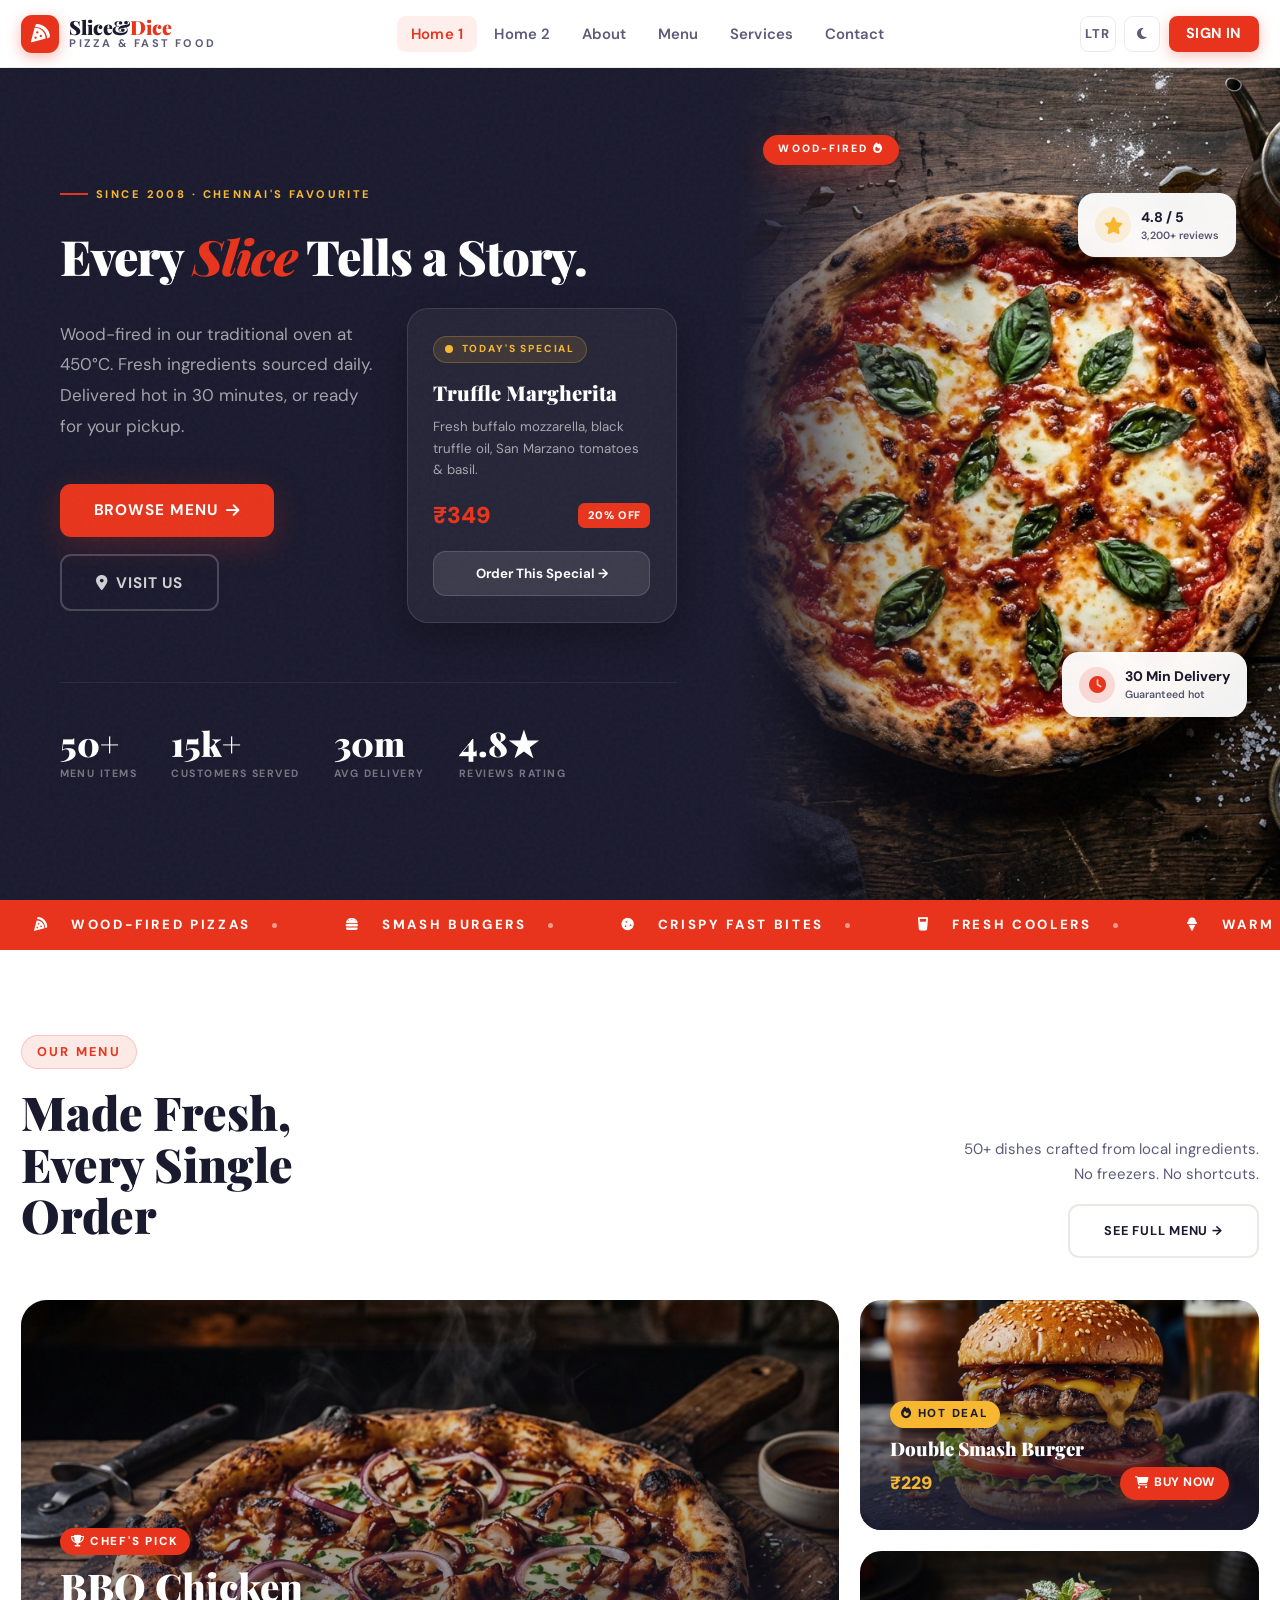
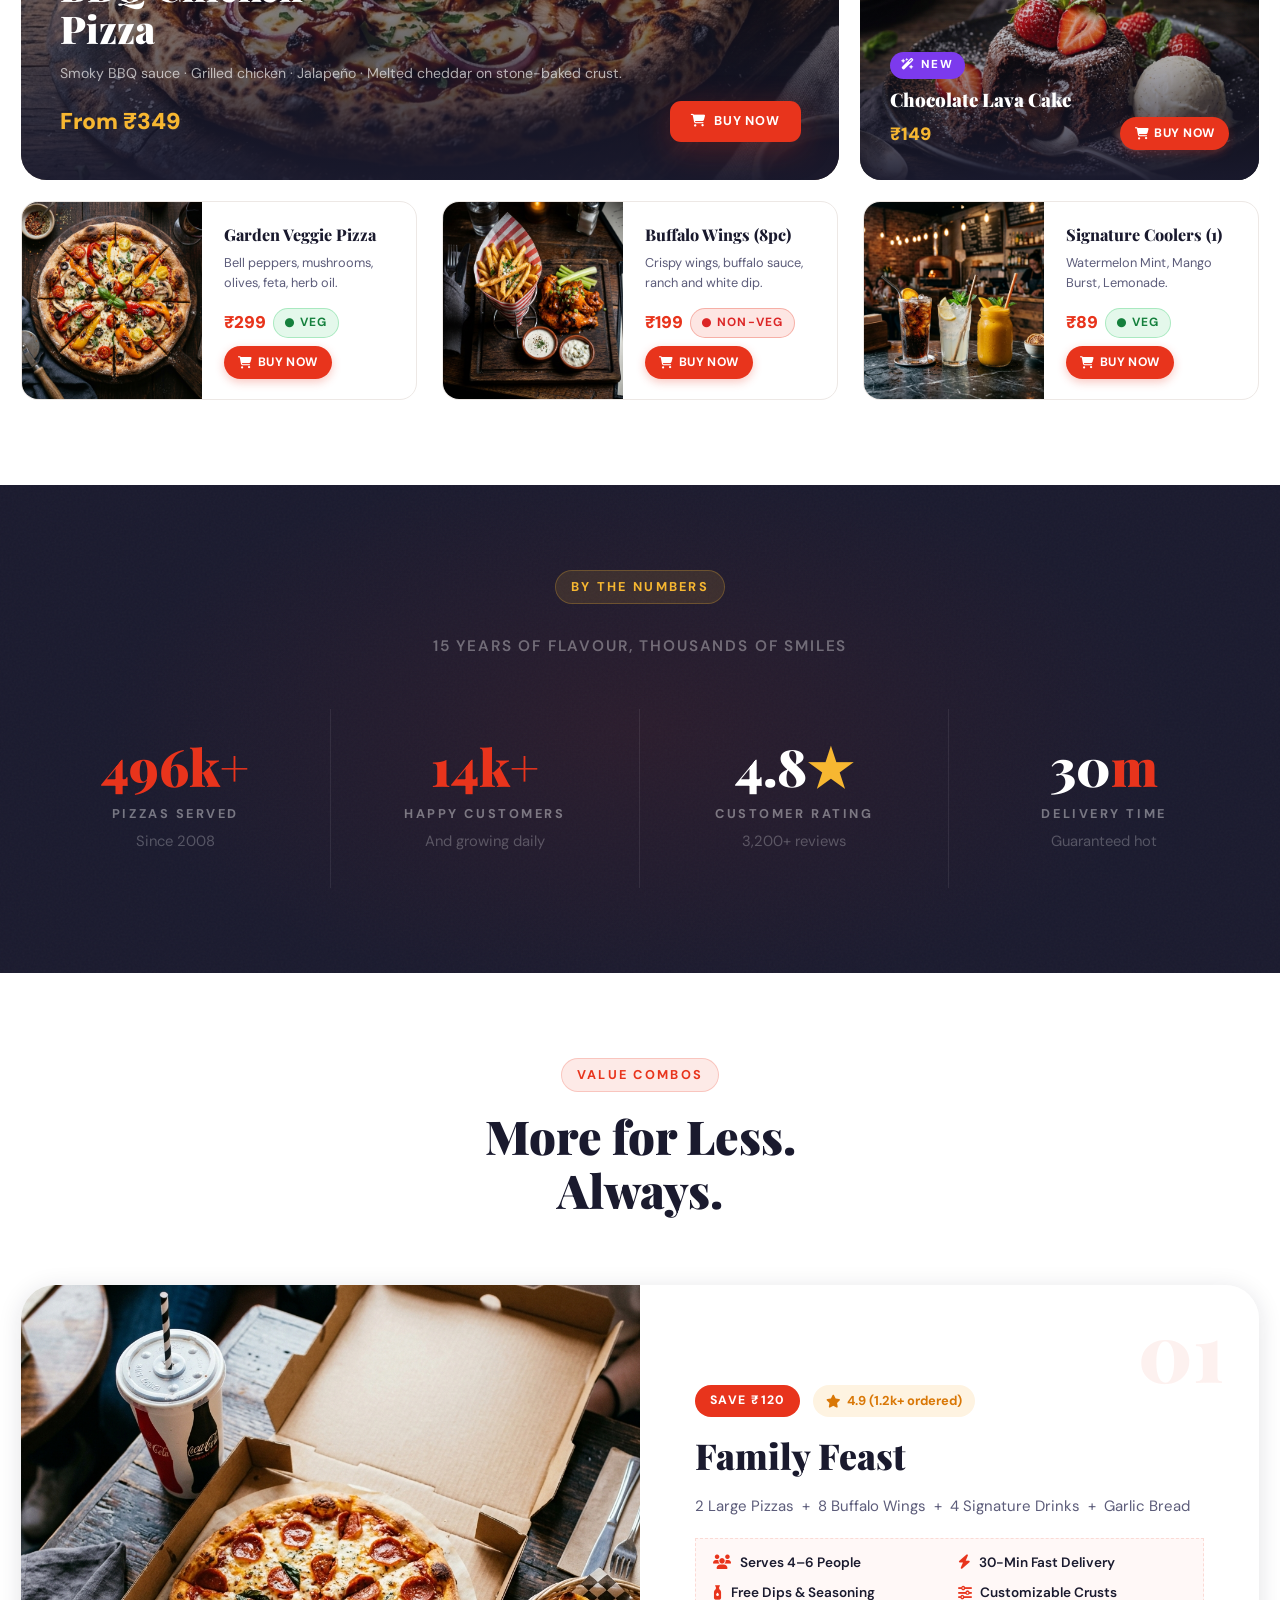
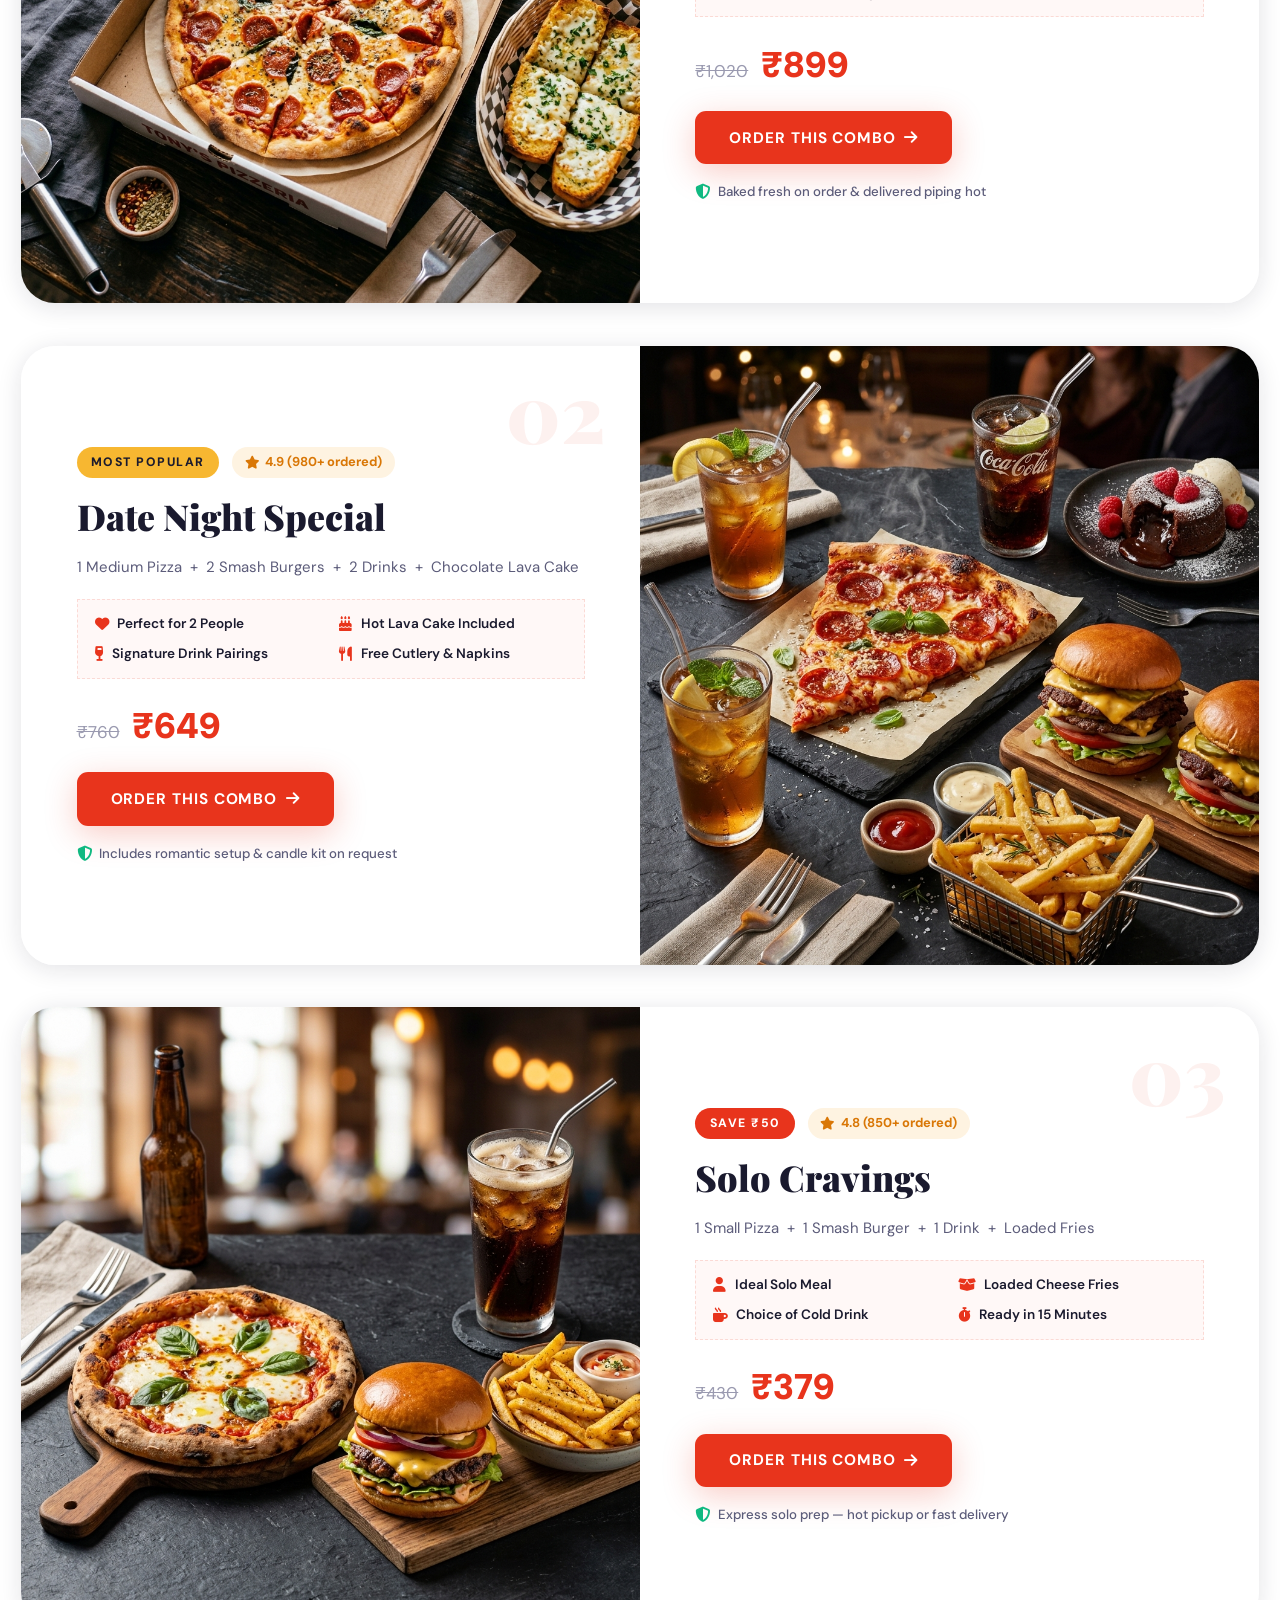
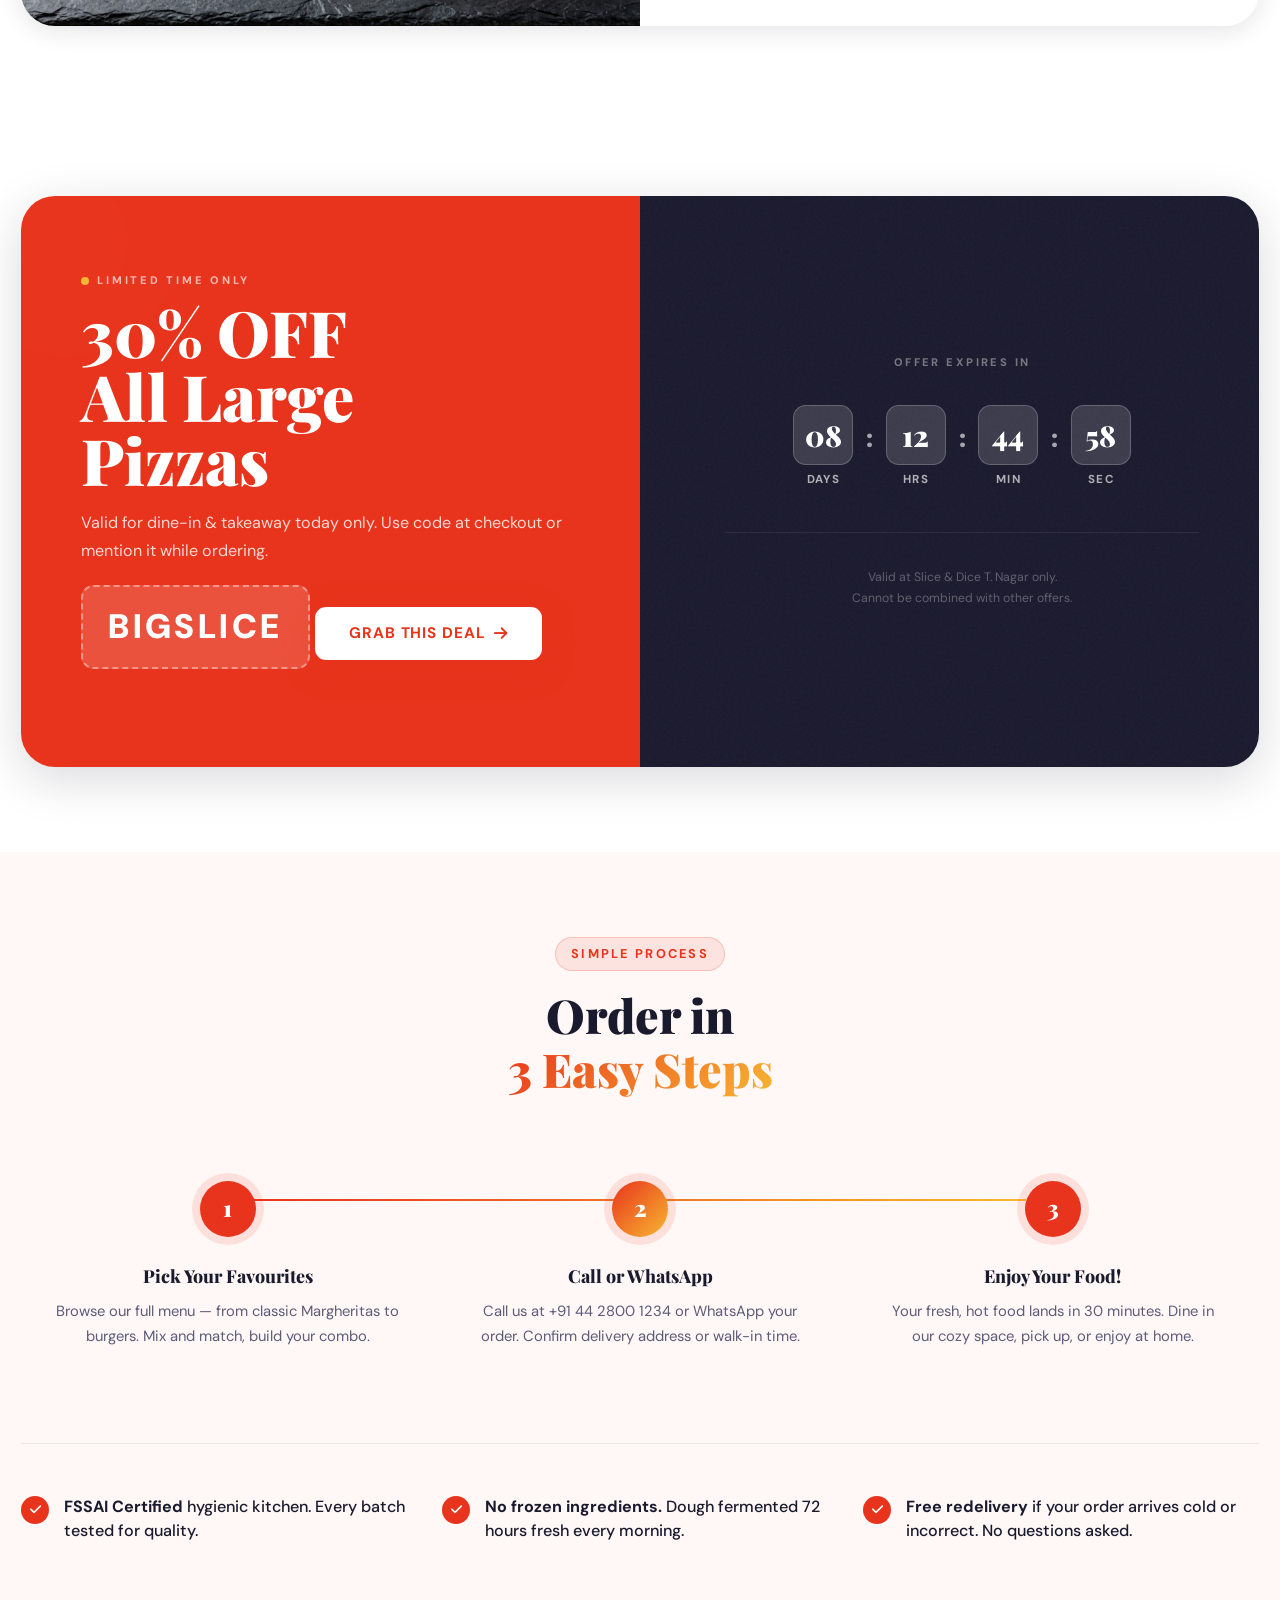
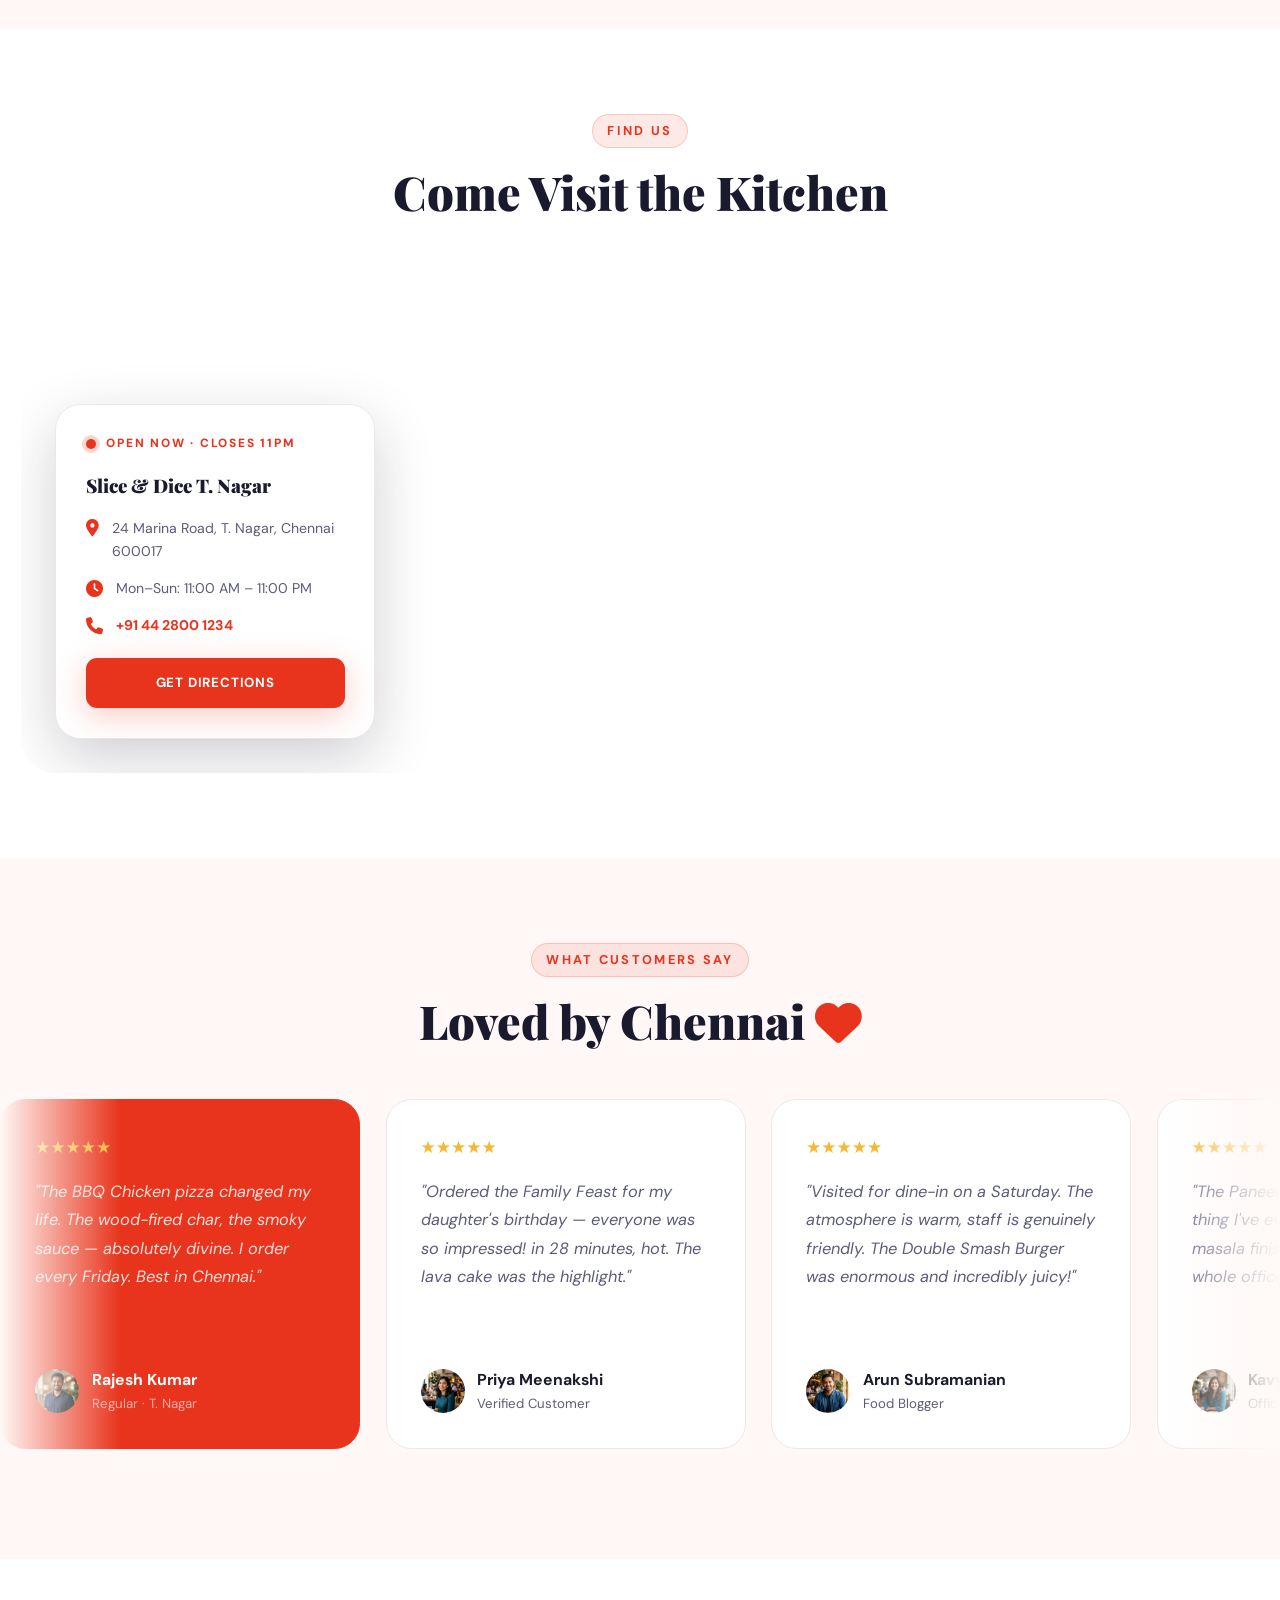
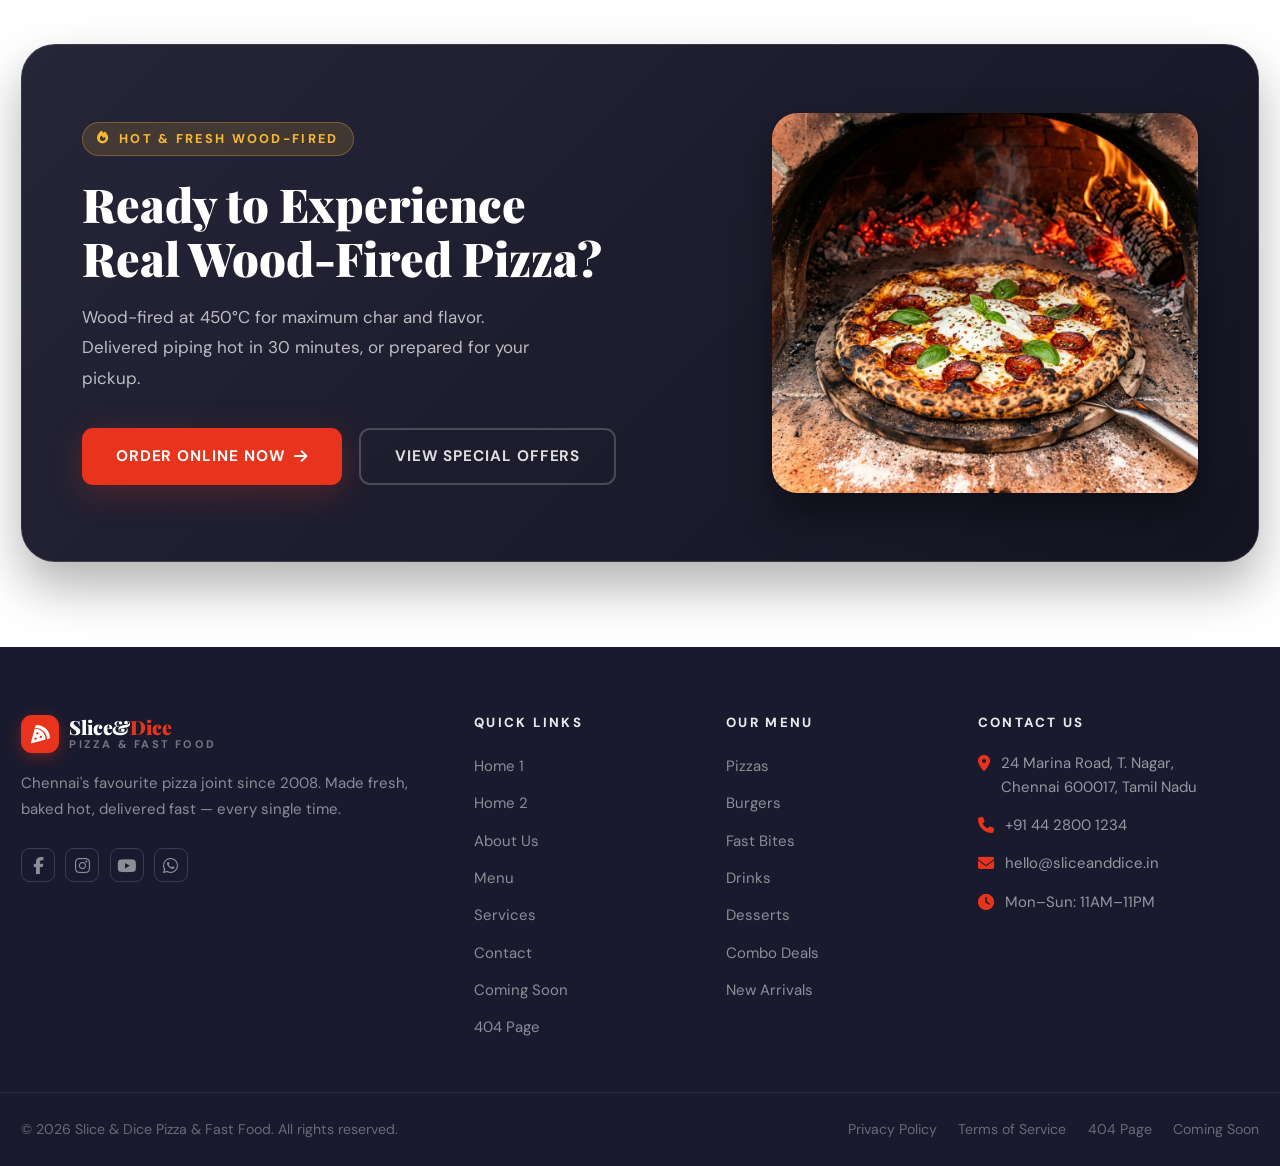
==== commit 46272713: "fix" ====
--- a/index.html
+++ b/index.html
@@ -425,7 +425,7 @@
           <p style="font-size:0.83rem;color:rgba(255,255,255,0.65);margin:0.6rem 0 1rem;line-height:1.6;">Smoky BBQ sauce · Grilled chicken · Jalapeño · Melted cheddar on stone-baked crust.</p>
           <div style="display:flex;align-items:center;justify-content:space-between;">
             <div class="bento-price">From ₹349</div>
-            <a href="menu.html" class="btn-primary" style="padding:0.6rem 1.25rem;font-size:0.75rem;" id="bento-order-1">Order Now</a>
+            <a href="contact.html" class="btn-primary" style="padding:0.6rem 1.25rem;font-size:0.75rem;" id="bento-order-1"><i class="fa-solid fa-cart-shopping"></i> Buy Now</a>
           </div>
         </div>
       </div>
@@ -437,7 +437,10 @@
         <div class="bento-content">
           <span class="bento-tag" style="background:var(--accent);color:var(--secondary);"><i class="fa-solid fa-fire"></i> Hot Deal</span>
           <div class="bento-title">Double Smash Burger</div>
-          <div class="bento-price" style="margin-top:0.3rem;">₹229</div>
+          <div style="display:flex;align-items:center;justify-content:space-between;margin-top:0.4rem;">
+            <div class="bento-price">₹229</div>
+            <a href="contact.html" class="food-order-btn-sm" id="bento-order-2"><i class="fa-solid fa-cart-shopping"></i> Buy Now</a>
+          </div>
         </div>
       </div>
 
@@ -448,7 +451,10 @@
         <div class="bento-content">
           <span class="bento-tag" style="background:#7c3aed;"><i class="fa-solid fa-wand-magic-sparkles"></i> New</span>
           <div class="bento-title">Chocolate Lava Cake</div>
-          <div class="bento-price" style="margin-top:0.3rem;">₹149</div>
+          <div style="display:flex;align-items:center;justify-content:space-between;margin-top:0.4rem;">
+            <div class="bento-price">₹149</div>
+            <a href="contact.html" class="food-order-btn-sm" id="bento-order-3"><i class="fa-solid fa-cart-shopping"></i> Buy Now</a>
+          </div>
         </div>
       </div>
     </div>
@@ -462,9 +468,12 @@
             <div style="font-family:'Playfair Display',serif;font-size:0.95rem;font-weight:800;margin-bottom:0.3rem;">Garden Veggie Pizza</div>
             <div style="font-size:0.75rem;color:var(--text-muted);line-height:1.6;">Bell peppers, mushrooms, olives, feta, herb oil.</div>
           </div>
-          <div style="display:flex;align-items:center;justify-content:space-between;margin-top:0.85rem;">
-            <span style="font-size:1rem;font-weight:900;color:var(--primary);">₹299</span>
-            <span class="food-card-badge badge-veg">● Veg</span>
+          <div class="menu-horiz-footer">
+            <div style="display:flex;align-items:center;gap:0.45rem;">
+              <span style="font-size:1rem;font-weight:900;color:var(--primary);">₹299</span>
+              <span class="food-card-badge badge-veg">● Veg</span>
+            </div>
+            <a href="contact.html" class="food-order-btn-sm"><i class="fa-solid fa-cart-shopping"></i> Buy Now</a>
           </div>
         </div>
       </div>
@@ -475,9 +484,12 @@
             <div style="font-family:'Playfair Display',serif;font-size:0.95rem;font-weight:800;margin-bottom:0.3rem;">Buffalo Wings (8pc)</div>
             <div style="font-size:0.75rem;color:var(--text-muted);line-height:1.6;">Crispy wings, buffalo sauce, ranch and white dip.</div>
           </div>
-          <div style="display:flex;align-items:center;justify-content:space-between;margin-top:0.85rem;">
-            <span style="font-size:1rem;font-weight:900;color:var(--primary);">₹199</span>
-            <span class="food-card-badge badge-nonveg">● Non-Veg</span>
+          <div class="menu-horiz-footer">
+            <div style="display:flex;align-items:center;gap:0.45rem;">
+              <span style="font-size:1rem;font-weight:900;color:var(--primary);">₹199</span>
+              <span class="food-card-badge badge-nonveg">● Non-Veg</span>
+            </div>
+            <a href="contact.html" class="food-order-btn-sm"><i class="fa-solid fa-cart-shopping"></i> Buy Now</a>
           </div>
         </div>
       </div>
@@ -488,9 +500,12 @@
             <div style="font-family:'Playfair Display',serif;font-size:0.95rem;font-weight:800;margin-bottom:0.3rem;">Signature Coolers (1)</div>
             <div style="font-size:0.75rem;color:var(--text-muted);line-height:1.6;">Watermelon Mint, Mango Burst, Lemonade.</div>
           </div>
-          <div style="display:flex;align-items:center;justify-content:space-between;margin-top:0.85rem;">
-            <span style="font-size:1rem;font-weight:900;color:var(--primary);">₹89</span>
-            <span class="food-card-badge badge-veg">● Veg</span>
+          <div class="menu-horiz-footer">
+            <div style="display:flex;align-items:center;gap:0.45rem;">
+              <span style="font-size:1rem;font-weight:900;color:var(--primary);">₹89</span>
+              <span class="food-card-badge badge-veg">● Veg</span>
+            </div>
+            <a href="contact.html" class="food-order-btn-sm"><i class="fa-solid fa-cart-shopping"></i> Buy Now</a>
           </div>
         </div>
       </div>
@@ -796,9 +811,9 @@
 ══════════════════════════════════════════════════════════ -->
 <section class="section" style="background:var(--bg-alt);overflow:hidden;" id="reviews">
   <div class="container mb-4">
-    <div class="reveal">
-      <div class="section-label">What Customers Say</div>
-      <h2 class="section-title">Loved by<br>Chennai <i class="fa-solid fa-heart" style="color:var(--primary);"></i></h2>
+    <div class="text-center reveal">
+      <div class="section-label mx-auto">What Customers Say</div>
+      <h2 class="section-title">Loved by Chennai <i class="fa-solid fa-heart" style="color:var(--primary);"></i></h2>
     </div>
   </div>
 
--- a/style.css
+++ b/style.css
@@ -434,6 +434,8 @@
   overflow: hidden;
   transition: box-shadow var(--transition), transform var(--transition);
   position: relative;
+  display: flex;
+  flex-direction: column;
 }
 .dark .food-card {
   background: var(--bg-dark-card);
@@ -448,17 +450,102 @@
   display: block; transition: transform 0.4s;
 }
 .food-card:hover .food-card-img { transform: scale(1.04); }
-.food-card-body { padding: 1.1rem 1.25rem 1.25rem; }
+.food-card-body {
+  padding: 1.1rem 1.25rem 1.25rem;
+  display: flex;
+  flex-direction: column;
+  flex: 1;
+}
 .food-card-title {
   font-family: 'Playfair Display', serif;
   font-size: 1.05rem; font-weight: 700;
   color: var(--text-base); margin-bottom: 0.35rem;
 }
 .food-card-desc { font-size: 0.83rem; color: var(--text-muted); line-height: 1.6; margin-bottom: 0.85rem; }
-.food-card-footer { display: flex; align-items: center; justify-content: space-between; }
+.food-card-footer {
+  display: flex;
+  align-items: center;
+  justify-content: space-between;
+  gap: 0.75rem;
+  margin-top: auto;
+  padding-top: 0.5rem;
+}
 .food-card-price {
   font-size: 1.2rem; font-weight: 800;
   color: var(--primary); font-family: 'DM Sans', sans-serif;
+}
+.food-order-btn {
+  display: inline-flex;
+  align-items: center;
+  justify-content: center;
+  gap: 0.35rem;
+  padding: 0.45rem 1rem;
+  background: var(--primary);
+  color: #ffffff !important;
+  border: none;
+  border-radius: 99px;
+  font-size: 0.74rem;
+  font-weight: 700;
+  letter-spacing: 0.04em;
+  text-transform: uppercase;
+  text-decoration: none;
+  box-shadow: 0 4px 12px rgba(232,52,28,0.28);
+  transition: background var(--transition), transform var(--transition), box-shadow var(--transition);
+  white-space: nowrap;
+  flex-shrink: 0;
+  cursor: pointer;
+}
+.food-order-btn:hover {
+  background: var(--primary-dk);
+  transform: translateY(-2px);
+  box-shadow: 0 6px 18px rgba(232,52,28,0.38);
+  color: #ffffff !important;
+}
+.dark .food-order-btn {
+  background: var(--primary);
+  color: #ffffff !important;
+  box-shadow: 0 4px 14px rgba(232,52,28,0.4);
+}
+.dark .food-order-btn:hover {
+  background: var(--primary-lt);
+  color: #ffffff !important;
+}
+
+.food-order-btn-sm {
+  display: inline-flex;
+  align-items: center;
+  justify-content: center;
+  gap: 0.3rem;
+  padding: 0.4rem 0.85rem;
+  background: var(--primary);
+  color: #ffffff !important;
+  border: none;
+  border-radius: 99px;
+  font-size: 0.72rem;
+  font-weight: 700;
+  letter-spacing: 0.04em;
+  text-transform: uppercase;
+  text-decoration: none;
+  box-shadow: 0 3px 10px rgba(232,52,28,0.28);
+  transition: background var(--transition), transform var(--transition), box-shadow var(--transition);
+  white-space: nowrap;
+  flex-shrink: 0;
+  cursor: pointer;
+}
+.food-order-btn-sm:hover {
+  background: var(--primary-dk);
+  color: #ffffff !important;
+  transform: translateY(-2px);
+  box-shadow: 0 6px 16px rgba(232,52,28,0.4);
+}
+.dark .food-order-btn-sm {
+  background: var(--primary);
+  color: #ffffff !important;
+  box-shadow: 0 3px 12px rgba(232,52,28,0.4);
+}
+.dark .food-order-btn-sm:hover {
+  background: var(--primary-lt);
+  color: #ffffff !important;
 }
 .food-card-badge {
   display: inline-flex; align-items: center; gap: 0.3rem;
@@ -466,11 +553,58 @@
   text-transform: uppercase; padding: 0.25rem 0.6rem;
   border-radius: 99px; white-space: nowrap; flex-shrink: 0;
 }
-.badge-veg { background: rgba(34,197,94,0.12); color: #16a34a; border: 1px solid rgba(34,197,94,0.25); }
-.badge-nonveg { background: rgba(232,52,28,0.1); color: var(--primary); border: 1px solid rgba(232,52,28,0.2); }
-.badge-hot { background: rgba(247,183,49,0.15); color: #b45309; border: 1px solid rgba(247,183,49,0.3); }
-.badge-new { background: rgba(232,52,28,0.12); color: var(--primary); border: 1px solid rgba(232,52,28,0.25); }
-.badge-popular { background: rgba(247,183,49,0.15); color: #92400e; border: 1px solid rgba(247,183,49,0.3); }
+.badge-veg { background: rgba(34,197,94,0.12); color: #15803d; border: 1px solid rgba(34,197,94,0.3); }
+.badge-nonveg { background: rgba(232,52,28,0.12); color: #dc2626; border: 1px solid rgba(232,52,28,0.3); }
+.badge-hot { background: rgba(245,158,11,0.15); color: #b45309; border: 1px solid rgba(245,158,11,0.35); }
+.badge-new { background: rgba(232,52,28,0.12); color: #dc2626; border: 1px solid rgba(232,52,28,0.3); }
+.badge-popular { background: rgba(245,158,11,0.15); color: #b45309; border: 1px solid rgba(245,158,11,0.35); }
+
+/* High-contrast vibrant badges on dark backgrounds & dark mode */
+.dark .badge-veg,
+.menu-feature-card .badge-veg,
+.menu-combo-feature .badge-veg,
+.bento-feature .badge-veg,
+.bento-card .badge-veg {
+  background: rgba(34,197,94,0.22);
+  color: #4ade80 !important;
+  border: 1px solid rgba(74,222,128,0.45);
+}
+.dark .badge-nonveg,
+.menu-feature-card .badge-nonveg,
+.menu-combo-feature .badge-nonveg,
+.bento-feature .badge-nonveg,
+.bento-card .badge-nonveg {
+  background: rgba(232,52,28,0.25);
+  color: #ff8a7a !important;
+  border: 1px solid rgba(255,138,122,0.5);
+}
+.dark .badge-hot,
+.menu-feature-card .badge-hot,
+.menu-combo-feature .badge-hot,
+.bento-feature .badge-hot,
+.bento-card .badge-hot {
+  background: rgba(245,158,11,0.22);
+  color: #fcd34d !important;
+  border: 1px solid rgba(252,211,77,0.45);
+}
+.dark .badge-new,
+.menu-feature-card .badge-new,
+.menu-combo-feature .badge-new,
+.bento-feature .badge-new,
+.bento-card .badge-new {
+  background: rgba(232,52,28,0.25);
+  color: #ff8a7a !important;
+  border: 1px solid rgba(255,138,122,0.5);
+}
+.dark .badge-popular,
+.menu-feature-card .badge-popular,
+.menu-combo-feature .badge-popular,
+.bento-feature .badge-popular,
+.bento-card .badge-popular {
+  background: rgba(245,158,11,0.22);
+  color: #fcd34d !important;
+  border: 1px solid rgba(252,211,77,0.45);
+}
 .badge-pill {
   display: inline-flex; align-items: center; gap: 0.5rem;
   font-size: 0.75rem; font-weight: 800; letter-spacing: 0.18em;
@@ -1106,23 +1240,6 @@
   .menu-horiz-grid > :last-child:nth-child(odd) {
     grid-column: 1 / -1;
     width: 100%;
-  }
-
-  .menu-horiz-grid > :last-child:nth-child(odd) .menu-horiz-body {
-    display: flex;
-    flex-direction: row;
-    align-items: center;
-    justify-content: space-between;
-    gap: 1.5rem;
-    padding: 1.25rem 2rem;
-  }
-
-  .menu-horiz-grid > :last-child:nth-child(odd) .menu-horiz-body > div:last-child {
-    margin-top: 0 !important;
-    flex-direction: column;
-    align-items: flex-end;
-    gap: 0.35rem;
-    flex-shrink: 0;
   }
 
   .usp-strip {
@@ -1884,16 +2001,127 @@
 .menu-horiz-card {
   background: var(--bg-light); border: 1px solid var(--border-lt);
   border-radius: var(--radius-card);
-  display: grid; grid-template-columns: 140px 1fr;
+  display: grid; grid-template-columns: 180px 1fr;
   overflow: hidden; transition: box-shadow var(--transition), transform var(--transition), border-color var(--transition);
   flex: 1;
   min-width: 0;
+  width: 100%;
 }
 .dark .menu-horiz-card { background: var(--bg-dark-card); border-color: var(--border-dk); }
 .menu-horiz-card:hover { box-shadow: var(--shadow-md); border-color: rgba(232,52,28,0.3); transform: translateY(-3px); }
-.menu-horiz-img { width: 100%; height: 100%; object-fit: cover; min-height: 140px; }
-.menu-horiz-body { padding: 1.25rem; display: flex; flex-direction: column; justify-content: space-between; min-width: 0; }
-.menu-horiz-body * { min-width: 0; overflow-wrap: break-word; }
+.menu-horiz-img { width: 100%; height: 100%; object-fit: cover; min-height: 120px; display: block; }
+.menu-horiz-body { padding: 1.15rem 1.25rem; display: flex; flex-direction: column; justify-content: space-between; min-width: 0; width: 100%; box-sizing: border-box; }
+.menu-horiz-body > div:first-child { width: 100%; min-width: 0; }
+.menu-horiz-body div { overflow-wrap: normal; word-break: normal; }
+.menu-horiz-footer {
+  display: flex;
+  align-items: center;
+  justify-content: space-between;
+  gap: 0.5rem;
+  margin-top: 0.85rem;
+  flex-wrap: wrap;
+  width: 100%;
+}
+
+/* ─── MENU PAGE — DRINK TILES ─── */
+.drinks-grid {
+  display: grid;
+  grid-template-columns: repeat(2, 1fr);
+  gap: 1.25rem;
+}
+.drink-tile {
+  display: grid;
+  grid-template-columns: 80px 1fr;
+  gap: 1.15rem;
+  align-items: center;
+  background: var(--bg-light);
+  border: 1px solid var(--border-lt);
+  border-radius: var(--radius-card);
+  padding: 1.15rem 1.25rem;
+  transition: border-color var(--transition), box-shadow var(--transition), transform var(--transition);
+  min-width: 0;
+}
+.dark .drink-tile {
+  background: var(--bg-dark-card);
+  border-color: var(--border-dk);
+}
+.drink-tile:hover {
+  border-color: var(--primary);
+  box-shadow: var(--shadow-red);
+  transform: translateY(-2px);
+}
+.drink-img-sm {
+  width: 80px;
+  height: 80px;
+  border-radius: 0.75rem;
+  object-fit: cover;
+  display: block;
+  flex-shrink: 0;
+}
+.drink-tile-body {
+  display: flex;
+  flex-direction: column;
+  justify-content: space-between;
+  min-width: 0;
+  gap: 0.35rem;
+}
+.drink-tile-title {
+  font-family: 'Playfair Display', serif;
+  font-size: 1.05rem;
+  font-weight: 800;
+  color: var(--text-base);
+  line-height: 1.25;
+  margin-bottom: 0.15rem;
+}
+.drink-tile-desc {
+  font-size: 0.8rem;
+  color: var(--text-muted);
+  line-height: 1.5;
+}
+.drink-tile-footer {
+  display: flex;
+  align-items: center;
+  justify-content: space-between;
+  gap: 0.75rem;
+  margin-top: 0.4rem;
+  flex-wrap: wrap;
+}
+.drink-tile-price {
+  font-size: 1.2rem;
+  font-weight: 900;
+  color: var(--primary);
+  font-family: 'DM Sans', sans-serif;
+  line-height: 1;
+}
+
+@media (max-width: 768px) {
+  .drinks-grid {
+    grid-template-columns: 1fr;
+    gap: 1rem;
+  }
+  .drink-tile {
+    grid-template-columns: 75px 1fr;
+    padding: 1rem 1.15rem;
+    gap: 1rem;
+  }
+  .drink-img-sm {
+    width: 75px;
+    height: 75px;
+  }
+}
+@media (max-width: 420px) {
+  .drink-tile {
+    grid-template-columns: 64px 1fr;
+    padding: 0.85rem 1rem;
+    gap: 0.85rem;
+  }
+  .drink-img-sm {
+    width: 64px;
+    height: 64px;
+  }
+  .drink-tile-title { font-size: 0.98rem; }
+  .drink-tile-desc { font-size: 0.75rem; }
+}
 
 /* ─── ABOUT PAGE ALTERNATING TIMELINE ─── */
 .alt-timeline { position: relative; }
@@ -2056,10 +2284,8 @@
   .bento-feature .bento-content { padding: 1.5rem; }
   .bento-sm-top, .bento-sm-bottom { grid-column: span 1; min-height: 220px; }
   .menu-feature-card { min-height: 380px; }
-  .menu-feature-card .bento-content { padding: 1.5rem; }
-  .menu-horiz-card { grid-template-columns: 130px 1fr; }
-  .menu-horiz-body { padding: 0.85rem 1rem; }
-  .menu-horiz-body > div:last-child { display: flex; flex-wrap: wrap; gap: 0.4rem; justify-content: space-between; align-items: center; }
+  .menu-horiz-card { grid-template-columns: 160px 1fr; }
+  .menu-horiz-body { padding: 0.95rem 1.15rem; }
   .stats-grid { grid-template-columns: repeat(2, 1fr); }
   .stats-item { border-right: none; border-bottom: 1px solid rgba(255,255,255,0.08); }
   .stats-item:nth-last-child(-n+2) { border-bottom: none; }
@@ -2083,23 +2309,44 @@
 }
 
 @media (max-width: 480px) {
+  .container { padding: 0 0.85rem; }
   .bento-feature { min-height: 430px; }
   .bento-feature .bento-content { padding: 1.25rem 1.25rem 1.5rem; }
   .bento-feature .bento-title { font-size: 1.6rem; }
   .menu-feature-card { min-height: 420px; }
   .menu-feature-card .bento-content { padding: 1.25rem 1.25rem 1.5rem; }
-  .menu-horiz-card { grid-template-columns: 120px 1fr; }
-  .menu-horiz-body { padding: 0.75rem 0.85rem; }
+  .menu-horiz-card { grid-template-columns: 140px 1fr; }
+  .menu-horiz-body { padding: 0.85rem 0.95rem; }
   .menu-horiz-body div[style*="Playfair"] { font-size: 0.98rem !important; margin-bottom: 0.2rem !important; }
 }
 
 @media (max-width: 360px) {
-  .menu-horiz-card { grid-template-columns: 115px 1fr; }
-  .menu-horiz-body { padding: 0.65rem 0.75rem; }
+  .container { padding: 0 0.65rem; }
+  .menu-horiz-card { grid-template-columns: 125px 1fr; }
+  .menu-horiz-body { padding: 0.75rem 0.8rem; }
   .menu-horiz-body div[style*="Playfair"] { font-size: 0.92rem !important; margin-bottom: 0.15rem !important; }
   .menu-horiz-body div[style*="font-size:0.8rem"],
   .menu-horiz-body div[style*="font-size:0.75rem"] { font-size: 0.72rem !important; line-height: 1.45 !important; }
   .menu-price-lg { font-size: 1.1rem !important; }
+  .menu-combo-feature-content { padding: 1rem 0.85rem; }
+  .menu-combo-feature-content h3 { font-size: 1.2rem !important; }
+  .menu-combo-action {
+    flex-direction: column;
+    align-items: stretch;
+    gap: 0.65rem;
+  }
+  .menu-combo-price-wrap {
+    display: flex;
+    align-items: baseline;
+    gap: 0.5rem;
+  }
+  .menu-combo-action .btn-primary {
+    width: 100%;
+    justify-content: center;
+    text-align: center;
+    padding: 0.6rem 0.85rem;
+    font-size: 0.76rem;
+  }
   .zigzag-text-side { padding: 1.5rem; }
   .bold-split-left, .bold-split-right { padding: 2.5rem 1.5rem; }
   .h-scroll-card { flex: 0 0 260px; }
